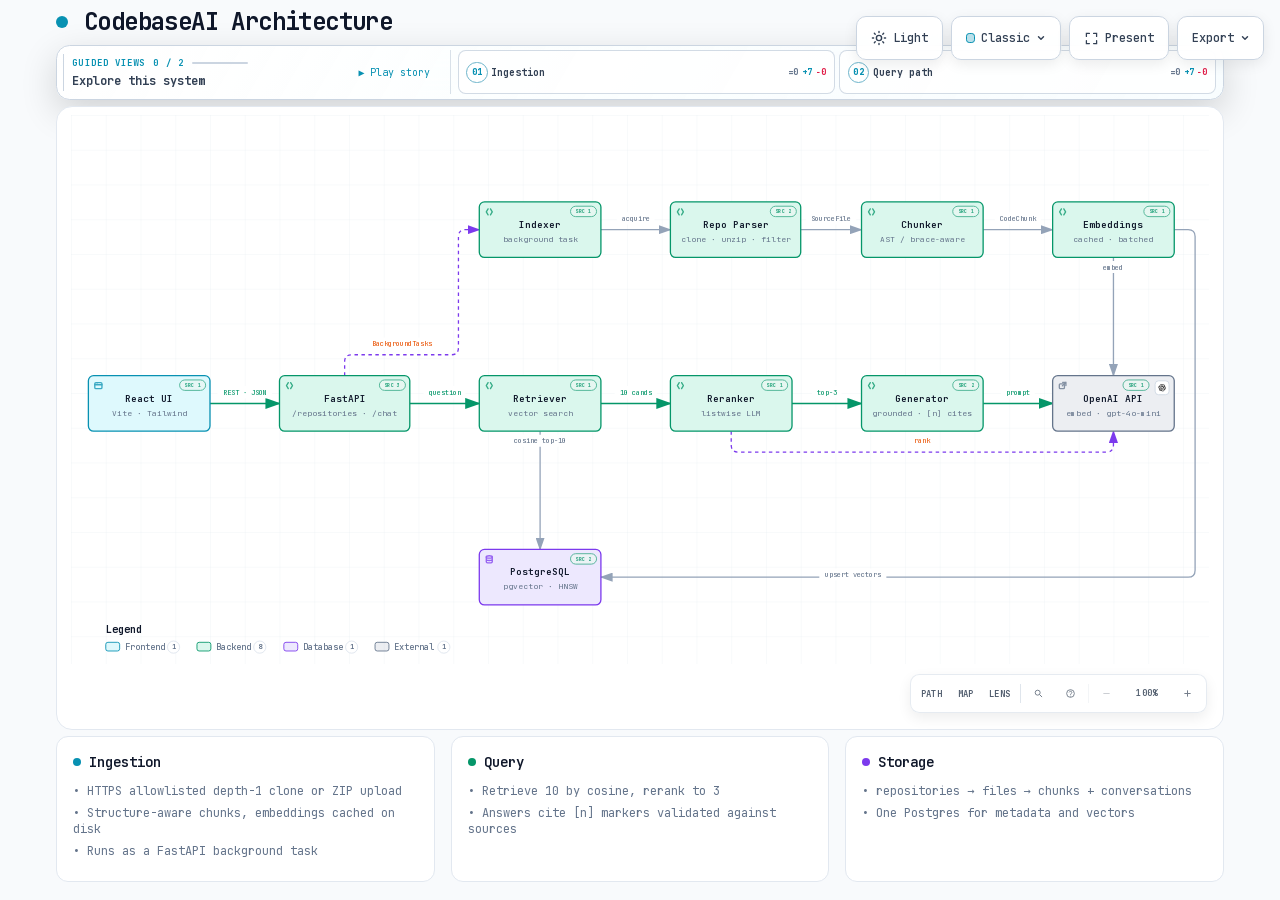
==== docs/architecture.html @ d43da5ba "docs: add architecture diagram and dev launch config docs/architecture.html is an explorable diagram" ====
<!DOCTYPE html>
<html lang="en" data-theme="dark" data-preset="classic">
<head>
  <meta charset="UTF-8">
  <meta name="viewport" content="width=device-width, initial-scale=1.0">
  <meta name="generator" content="archify 2.17.0-dev.1">
  <title>CodebaseAI Architecture Diagram</title>
  <script>
    // Resolve the theme before first paint so light-preference users don't
    // see a dark flash. The toolbar script below re-applies with UI state.
    (function () {
      try {
        var theme = null;
        try {
          var param = new URLSearchParams(window.location.search).get('theme');
          if (param === 'light' || param === 'dark') theme = param;
          if (new URLSearchParams(window.location.search).get('embed') === '1') {
            document.documentElement.setAttribute('data-embed', 'true');
          }
          if (new URLSearchParams(window.location.search).get('present') === '1') {
            document.documentElement.setAttribute('data-present', 'true');
          }
        } catch (_) {}
        if (!theme) {
          try { theme = localStorage.getItem('archify-theme'); } catch (_) {}
        }
        if (theme !== 'light' && theme !== 'dark') {
          theme = window.matchMedia('(prefers-color-scheme: light)').matches ? 'light' : 'dark';
        }
        document.documentElement.setAttribute('data-theme', theme);
      } catch (_) {}
    })();
  </script>
  <style id="archify-fonts">
/*
JetBrains Mono variable WOFF2 subsets from Google Fonts service revision v24.
These fixed bytes are shared by the viewer and its SVG/raster exports.
No local() source: an installed copy must not override the bundled font.
Uncovered characters (including CJK) still use the system fallback stack.
Upstream: https://github.com/JetBrains/JetBrainsMono

cyrillic-ext    1664 bytes  sha256 9343de2ca5d9549f792e7962375af8efb0f320c7643bfd36c884b5a30e5c396f
cyrillic        8892 bytes  sha256 4995a9a43ac659ec32fcd8b463755cd6a07b31a6e6b3894a6a153b661cf490e2
greek           6800 bytes  sha256 49c3da6c9a2b279b0f1f860f5cfb1f5dc38d88a5c7be9c9b1837bbc4e3db6111
vietnamese      5872 bytes  sha256 d44eb1936043a56038eb02dd70b243f379bef65783f94ec12f277550720411f1
latin-ext      11596 bytes  sha256 9c38cb2d0d2d93c1ee6e21fa78db76f13ea7e15e15cc64214c7ca89b6aaa35c4
latin          31340 bytes  sha256 2c32b9b3ee358c119e210f6f5195f9bd34894d78a785ff2e95d60e718e400af4

Copyright 2020 The JetBrains Mono Project Authors (https://github.com/JetBrains/JetBrainsMono)

This Font Software is licensed under the SIL Open Font License, Version 1.1.
This license is copied below, and is also available with a FAQ at:
https://openfontlicense.org


-----------------------------------------------------------
SIL OPEN FONT LICENSE Version 1.1 - 26 February 2007
-----------------------------------------------------------

PREAMBLE
The goals of the Open Font License (OFL) are to stimulate worldwide
development of collaborative font projects, to support the font creation
efforts of academic and linguistic communities, and to provide a free and
open framework in which fonts may be shared and improved in partnership
with others.

The OFL allows the licensed fonts to be used, studied, modified and
redistributed freely as long as they are not sold by themselves. The
fonts, including any derivative works, can be bundled, embedded,
redistributed and/or sold with any software provided that any reserved
names are not used by derivative works. The fonts and derivatives,
however, cannot be released under any other type of license. The
requirement for fonts to remain under this license does not apply
to any document created using the fonts or their derivatives.

DEFINITIONS
"Font Software" refers to the set of files released by the Copyright
Holder(s) under this license and clearly marked as such. This may
include source files, build scripts and documentation.

"Reserved Font Name" refers to any names specified as such after the
copyright statement(s).

"Original Version" refers to the collection of Font Software components as
distributed by the Copyright Holder(s).

"Modified Version" refers to any derivative made by adding to, deleting,
or substituting -- in part or in whole -- any of the components of the
Original Version, by changing formats or by porting the Font Software to a
new environment.

"Author" refers to any designer, engineer, programmer, technical
writer or other person who contributed to the Font Software.

PERMISSION & CONDITIONS
Permission is hereby granted, free of charge, to any person obtaining
a copy of the Font Software, to use, study, copy, merge, embed, modify,
redistribute, and sell modified and unmodified copies of the Font
Software, subject to the following conditions:

1) Neither the Font Software nor any of its individual components,
in Original or Modified Versions, may be sold by itself.

2) Original or Modified Versions of the Font Software may be bundled,
redistributed and/or sold with any software, provided that each copy
contains the above copyright notice and this license. These can be
included either as stand-alone text files, human-readable headers or
in the appropriate machine-readable metadata fields within text or
binary files as long as those fields can be easily viewed by the user.

3) No Modified Version of the Font Software may use the Reserved Font
Name(s) unless explicit written permission is granted by the corresponding
Copyright Holder. This restriction only applies to the primary font name as
presented to the users.

4) The name(s) of the Copyright Holder(s) or the Author(s) of the Font
Software shall not be used to promote, endorse or advertise any
Modified Version, except to acknowledge the contribution(s) of the
Copyright Holder(s) and the Author(s) or with their explicit written
permission.

5) The Font Software, modified or unmodified, in part or in whole,
must be distributed entirely under this license, and must not be
distributed under any other license. The requirement for fonts to
remain under this license does not apply to any document created
using the Font Software.

TERMINATION
This license becomes null and void if any of the above conditions are
not met.

DISCLAIMER
THE FONT SOFTWARE IS PROVIDED "AS IS", WITHOUT WARRANTY OF ANY KIND,
EXPRESS OR IMPLIED, INCLUDING BUT NOT LIMITED TO ANY WARRANTIES OF
MERCHANTABILITY, FITNESS FOR A PARTICULAR PURPOSE AND NONINFRINGEMENT
OF COPYRIGHT, PATENT, TRADEMARK, OR OTHER RIGHT. IN NO EVENT SHALL THE
COPYRIGHT HOLDER BE LIABLE FOR ANY CLAIM, DAMAGES OR OTHER LIABILITY,
INCLUDING ANY GENERAL, SPECIAL, INDIRECT, INCIDENTAL, OR CONSEQUENTIAL
DAMAGES, WHETHER IN AN ACTION OF CONTRACT, TORT OR OTHERWISE, ARISING
FROM, OUT OF THE USE OR INABILITY TO USE THE FONT SOFTWARE OR FROM
OTHER DEALINGS IN THE FONT SOFTWARE.
*/
    /* cyrillic-ext */
    @font-face { font-family: 'JetBrains Mono'; font-style: normal; font-weight: 400 800; font-display: swap;
      src: url([data-uri]) format('woff2');
      unicode-range: U+0460-052F, U+1C80-1C8A, U+20B4, U+2DE0-2DFF, U+A640-A69F, U+FE2E-FE2F; }
    /* cyrillic */
    @font-face { font-family: 'JetBrains Mono'; font-style: normal; font-weight: 400 800; font-display: swap;
      src: url([data-uri]) format('woff2');
      unicode-range: U+0301, U+0400-045F, U+0490-0491, U+04B0-04B1, U+2116; }
    /* greek */
    @font-face { font-family: 'JetBrains Mono'; font-style: normal; font-weight: 400 800; font-display: swap;
      src: url([data-uri]) format('woff2');
      unicode-range: U+0370-0377, U+037A-037F, U+0384-038A, U+038C, U+038E-03A1, U+03A3-03FF; }
    /* vietnamese */
    @font-face { font-family: 'JetBrains Mono'; font-style: normal; font-weight: 400 800; font-display: swap;
      src: url([data-uri]) format('woff2');
      unicode-range: U+0102-0103, U+0110-0111, U+0128-0129, U+0168-0169, U+01A0-01A1, U+01AF-01B0, U+0300-0301, U+0303-0304, U+0308-0309, U+0323, U+0329, U+1EA0-1EF9, U+20AB; }
    /* latin-ext */
    @font-face { font-family: 'JetBrains Mono'; font-style: normal; font-weight: 400 800; font-display: swap;
      src: url([data-uri]) format('woff2');
      unicode-range: U+0100-02BA, U+02BD-02C5, U+02C7-02CC, U+02CE-02D7, U+02DD-02FF, U+0304, U+0308, U+0329, U+1D00-1DBF, U+1E00-1E9F, U+1EF2-1EFF, U+2020, U+20A0-20AB, U+20AD-20C0, U+2113, U+2C60-2C7F, U+A720-A7FF; }
    /* latin */
    @font-face { font-family: 'JetBrains Mono'; font-style: normal; font-weight: 400 800; font-display: swap;
      src: url([data-uri]) format('woff2');
      unicode-range: U+0000-00FF, U+0131, U+0152-0153, U+02BB-02BC, U+02C6, U+02DA, U+02DC, U+0304, U+0308, U+0329, U+2000-206F, U+20AC, U+2122, U+2191, U+2193, U+2212, U+2215, U+FEFF, U+FFFD; }
  </style>
  <style>
    /* ==========================================================
       THEME VARIABLES — switch by toggling [data-theme] on <html>
       ========================================================== */
    :root,
    [data-theme="dark"] {
      --bg: #020617;
      --grid: #1e293b;
      --text: #ffffff;
      --text-muted: #94a3b8;
      --text-dim: #475569;
      /* UI chrome and menu hints need more contrast than SVG .t-dim accents */
      --text-faint: #7d8da1;

      --panel: rgba(15, 23, 42, 0.5);
      --panel-border: #1e293b;
      --lane-fill: rgba(15, 23, 42, 0.22);
      --lane-stroke: #334155;

      --arrow: #64748b;
      --arrow-emphasis: #34d399;

      /* Opaque mask color used behind semi-transparent component fills
         so the arrows drawn underneath are properly hidden. */
      --mask: #0f172a;

      --frontend-fill:    rgba(8, 51, 68, 0.4);
      --frontend-stroke:  #22d3ee;
      --backend-fill:     rgba(6, 78, 59, 0.4);
      --backend-stroke:   #34d399;
      --database-fill:    rgba(76, 29, 149, 0.4);
      --database-stroke:  #a78bfa;
      --cloud-fill:       rgba(120, 53, 15, 0.3);
      --cloud-stroke:     #fbbf24;
      --security-fill:    rgba(136, 19, 55, 0.4);
      --security-stroke:  #fb7185;
      --messagebus-fill:  rgba(251, 146, 60, 0.3);
      --messagebus-stroke:#fb923c;
      --external-fill:    rgba(30, 41, 59, 0.5);
      --external-stroke:  #94a3b8;

      --toolbar-bg:       rgba(15, 23, 42, 0.8);
      --toolbar-border:   #334155;
      --toolbar-text:     #e2e8f0;
      --toolbar-hover:    rgba(15, 23, 42, 0.95);
      --toolbar-menu-bg:  #0f172a;
    }

    [data-theme="light"] {
      --bg: #f8fafc;
      --grid: #e2e8f0;
      --text: #0f172a;
      --text-muted: #64748b;
      --text-dim: #94a3b8;
      --text-faint: #64748b;

      --panel: #ffffff;
      --panel-border: #e2e8f0;
      --lane-fill: rgba(248, 250, 252, 0.65);
      --lane-stroke: #cbd5e1;

      --arrow: #94a3b8;
      --arrow-emphasis: #059669;

      --mask: #ffffff;

      --frontend-fill:    rgba(34, 211, 238, 0.15);
      --frontend-stroke:  #0891b2;
      --backend-fill:     rgba(52, 211, 153, 0.18);
      --backend-stroke:   #059669;
      --database-fill:    rgba(167, 139, 250, 0.2);
      --database-stroke:  #7c3aed;
      --cloud-fill:       rgba(251, 191, 36, 0.18);
      --cloud-stroke:     #d97706;
      --security-fill:    rgba(251, 113, 133, 0.15);
      --security-stroke:  #e11d48;
      --messagebus-fill:  rgba(251, 146, 60, 0.15);
      --messagebus-stroke:#ea580c;
      --external-fill:    rgba(148, 163, 184, 0.18);
      --external-stroke:  #64748b;

      --toolbar-bg:       rgba(255, 255, 255, 0.92);
      --toolbar-border:   #cbd5e1;
      --toolbar-text:     #334155;
      --toolbar-hover:    #ffffff;
      --toolbar-menu-bg:  #ffffff;
    }

    /* ==========================================================
       SIGNAL FLOW — an opt-in, motion-forward visual preset.
       The variables also target a standalone exported SVG, whose
       root carries data-preset and data-theme directly.
       ========================================================== */
    [data-preset="signal-flow"][data-theme="dark"] {
      --bg: #030711;
      --grid: #15233a;
      --panel: rgba(6, 14, 28, 0.78);
      --panel-border: #1d3350;
      --lane-fill: rgba(9, 22, 40, 0.5);
      --lane-stroke: #2c4564;
      --text: #f5fbff;
      --text-muted: #9eb0c7;
      --text-dim: #52667f;
      --text-faint: #7890ad;
      --mask: #07101e;
      --frontend-fill: rgba(6, 182, 212, 0.14);
      --frontend-stroke: #67e8f9;
      --backend-fill: rgba(16, 185, 129, 0.14);
      --backend-stroke: #5eead4;
      --database-fill: rgba(139, 92, 246, 0.16);
      --database-stroke: #c4b5fd;
      --cloud-fill: rgba(245, 158, 11, 0.13);
      --cloud-stroke: #fcd34d;
      --security-fill: rgba(244, 63, 94, 0.13);
      --security-stroke: #fda4af;
      --messagebus-fill: rgba(249, 115, 22, 0.13);
      --messagebus-stroke: #fdba74;
      --external-fill: rgba(71, 85, 105, 0.24);
      --external-stroke: #a5b4c7;
      --arrow: #7890ad;
      --arrow-emphasis: #2dd4bf;
      --toolbar-bg: rgba(7, 16, 30, 0.86);
      --toolbar-border: #29415f;
      --toolbar-menu-bg: #07101e;
    }

    [data-preset="signal-flow"][data-theme="light"] {
      --bg: #f4f9fc;
      --grid: #d4e5ee;
      --panel: rgba(255, 255, 255, 0.82);
      --panel-border: #bfd5e2;
      --lane-fill: rgba(232, 243, 248, 0.62);
      --lane-stroke: #a9c5d5;
      --text: #102638;
      --text-muted: #587287;
      --text-dim: #8aa2b4;
      --text-faint: #668397;
      --mask: #ffffff;
      --frontend-fill: rgba(6, 182, 212, 0.09);
      --frontend-stroke: #0789a1;
      --backend-fill: rgba(5, 150, 105, 0.09);
      --backend-stroke: #087f69;
      --database-fill: rgba(124, 58, 237, 0.09);
      --database-stroke: #7254c7;
      --cloud-fill: rgba(217, 119, 6, 0.08);
      --cloud-stroke: #b9670b;
      --security-fill: rgba(225, 29, 72, 0.08);
      --security-stroke: #c53a59;
      --messagebus-fill: rgba(234, 88, 12, 0.08);
      --messagebus-stroke: #c65f27;
      --external-fill: rgba(100, 116, 139, 0.1);
      --external-stroke: #607a8c;
      --arrow: #7b97aa;
      --arrow-emphasis: #0d9488;
    }

    /* ==========================================================
       BLUEPRINT — a review-first drafting preset for deployment,
       infrastructure, and technical design documentation. It keeps
       the same semantic palette and geometry while trading glow for
       precise grid contrast, squared materials, and drafting marks.
       ========================================================== */
    [data-preset="blueprint"][data-theme="dark"] {
      --bg: #06131f;
      --grid: #17425a;
      --panel: rgba(7, 27, 43, 0.9);
      --panel-border: #27627f;
      --lane-fill: rgba(10, 43, 66, 0.36);
      --lane-stroke: #34799a;
      --text: #e3f6ff;
      --text-muted: #91b8ca;
      --text-dim: #557e92;
      --text-faint: #739caf;
      --mask: #0a2031;
      --frontend-fill: rgba(26, 157, 193, 0.14);
      --frontend-stroke: #66d9ef;
      --backend-fill: rgba(31, 155, 124, 0.13);
      --backend-stroke: #69dfbd;
      --database-fill: rgba(120, 105, 196, 0.14);
      --database-stroke: #b4a8ff;
      --cloud-fill: rgba(197, 145, 43, 0.13);
      --cloud-stroke: #ffd166;
      --security-fill: rgba(199, 76, 104, 0.13);
      --security-stroke: #ff8da1;
      --messagebus-fill: rgba(207, 112, 49, 0.13);
      --messagebus-stroke: #ffad66;
      --external-fill: rgba(84, 119, 139, 0.18);
      --external-stroke: #a7cad9;
      --arrow: #78a3b7;
      --arrow-emphasis: #64dfc1;
      --toolbar-bg: rgba(7, 28, 45, 0.92);
      --toolbar-border: #34799a;
      --toolbar-text: #d8f3ff;
      --toolbar-hover: rgba(18, 58, 83, 0.95);
      --toolbar-menu-bg: #0a2031;
    }

    [data-preset="blueprint"][data-theme="light"] {
      --bg: #edf7fa;
      --grid: #b5d5e1;
      --panel: rgba(249, 253, 255, 0.94);
      --panel-border: #78aabd;
      --lane-fill: rgba(210, 232, 240, 0.42);
      --lane-stroke: #83b2c4;
      --text: #123344;
      --text-muted: #4e7486;
      --text-dim: #86a6b4;
      --text-faint: #668c9d;
      --mask: #f9fdff;
      --frontend-fill: rgba(8, 145, 178, 0.08);
      --frontend-stroke: #087f9c;
      --backend-fill: rgba(5, 128, 101, 0.08);
      --backend-stroke: #08755f;
      --database-fill: rgba(100, 75, 180, 0.08);
      --database-stroke: #6757a8;
      --cloud-fill: rgba(181, 120, 15, 0.08);
      --cloud-stroke: #a86609;
      --security-fill: rgba(190, 48, 80, 0.07);
      --security-stroke: #b32f50;
      --messagebus-fill: rgba(196, 81, 22, 0.07);
      --messagebus-stroke: #b65120;
      --external-fill: rgba(79, 112, 128, 0.08);
      --external-stroke: #506f7e;
      --arrow: #6d93a5;
      --arrow-emphasis: #087f69;
      --toolbar-bg: rgba(247, 252, 254, 0.94);
      --toolbar-border: #8ab5c5;
      --toolbar-text: #294f61;
      --toolbar-hover: #ffffff;
      --toolbar-menu-bg: #f9fdff;
    }

    /* ==========================================================
       EDITORIAL — a warm, publication-minded preset for design
       reviews, launch notes, and documentation. The diagram keeps
       the same semantic palette and exact geometry, but trades
       software chrome for paper, ink, ruled structure, and one
       restrained vermilion accent.
       ========================================================== */
    [data-preset="editorial"][data-theme="dark"] {
      --bg: #181611;
      --grid: #39342a;
      --panel: rgba(35, 31, 24, 0.96);
      --panel-border: #625a4a;
      --lane-fill: rgba(52, 46, 35, 0.46);
      --lane-stroke: #726957;
      --text: #f4eddf;
      --text-muted: #b9ae9b;
      --text-dim: #776e60;
      --text-faint: #9d917e;
      --mask: #231f18;
      --frontend-fill: rgba(43, 133, 142, 0.16);
      --frontend-stroke: #7fc6c7;
      --backend-fill: rgba(63, 132, 92, 0.16);
      --backend-stroke: #8fc29e;
      --database-fill: rgba(117, 91, 141, 0.17);
      --database-stroke: #c0a4d0;
      --cloud-fill: rgba(170, 119, 49, 0.16);
      --cloud-stroke: #d8ad68;
      --security-fill: rgba(157, 69, 65, 0.17);
      --security-stroke: #df9085;
      --messagebus-fill: rgba(174, 79, 42, 0.16);
      --messagebus-stroke: #df946f;
      --external-fill: rgba(126, 115, 96, 0.18);
      --external-stroke: #b8ad99;
      --arrow: #948978;
      --arrow-emphasis: #dd6b3d;
      --toolbar-bg: rgba(35, 31, 24, 0.92);
      --toolbar-border: #625a4a;
      --toolbar-text: #eee5d5;
      --toolbar-hover: #302a20;
      --toolbar-menu-bg: #231f18;
    }

    [data-preset="editorial"][data-theme="light"] {
      --bg: #f2eee5;
      --grid: #d8d0c2;
      --panel: rgba(251, 248, 241, 0.97);
      --panel-border: #c4b9a6;
      --lane-fill: rgba(229, 221, 207, 0.42);
      --lane-stroke: #b8aa94;
      --text: #242018;
      --text-muted: #6f6658;
      --text-dim: #a09788;
      --text-faint: #817767;
      --mask: #fbf8f1;
      --frontend-fill: rgba(31, 117, 126, 0.09);
      --frontend-stroke: #287e84;
      --backend-fill: rgba(42, 119, 75, 0.09);
      --backend-stroke: #397b53;
      --database-fill: rgba(105, 75, 130, 0.09);
      --database-stroke: #765d86;
      --cloud-fill: rgba(157, 103, 31, 0.1);
      --cloud-stroke: #9a671f;
      --security-fill: rgba(153, 58, 52, 0.09);
      --security-stroke: #9e463f;
      --messagebus-fill: rgba(182, 70, 27, 0.09);
      --messagebus-stroke: #ad4b25;
      --external-fill: rgba(101, 91, 75, 0.09);
      --external-stroke: #746b5e;
      --arrow: #8a806f;
      --arrow-emphasis: #bb4c23;
      --toolbar-bg: rgba(251, 248, 241, 0.94);
      --toolbar-border: #c4b9a6;
      --toolbar-text: #40392f;
      --toolbar-hover: #fffdf8;
      --toolbar-menu-bg: #fbf8f1;
    }

    * { margin: 0; padding: 0; box-sizing: border-box; }

    body {
      font-family: 'JetBrains Mono', ui-monospace, SFMono-Regular, Menlo, Consolas, 'DejaVu Sans Mono', 'Liberation Mono', 'Noto Sans Mono CJK SC', 'PingFang SC', 'Hiragino Sans GB', 'Microsoft YaHei', monospace;
      background: var(--bg);
      min-height: 100vh;
      padding: 2rem;
      color: var(--text);
      transition: background 0.2s ease, color 0.2s ease;
    }

    html[data-preset="signal-flow"] body {
      background-image:
        radial-gradient(circle at 18% -8%, rgba(34, 211, 238, 0.14), transparent 34rem),
        radial-gradient(circle at 92% 18%, rgba(139, 92, 246, 0.12), transparent 30rem);
      background-attachment: fixed;
    }
    html[data-preset="signal-flow"][data-theme="light"] body {
      background-image:
        radial-gradient(circle at 18% -8%, rgba(6, 182, 212, 0.12), transparent 34rem),
        radial-gradient(circle at 92% 18%, rgba(139, 92, 246, 0.08), transparent 30rem);
    }
    html[data-preset="blueprint"] body {
      background-image:
        linear-gradient(var(--grid) 1px, transparent 1px),
        linear-gradient(90deg, var(--grid) 1px, transparent 1px);
      background-size: 32px 32px;
      background-position: -1px -1px;
      background-attachment: fixed;
    }
    html[data-preset="editorial"] body {
      background-image:
        linear-gradient(90deg, transparent 0, transparent 5.4rem, color-mix(in srgb, var(--security-stroke) 18%, transparent) 5.4rem, color-mix(in srgb, var(--security-stroke) 18%, transparent) calc(5.4rem + 1px), transparent calc(5.4rem + 1px)),
        repeating-linear-gradient(0deg, transparent 0, transparent 31px, color-mix(in srgb, var(--grid) 36%, transparent) 31px, color-mix(in srgb, var(--grid) 36%, transparent) 32px);
      background-attachment: fixed;
    }

    /* Gallery/embed mode keeps the generated artifact as the source of truth
       while presenting only its diagram surface inside a proof card. */
    html[data-embed="true"] body {
      min-height: 0;
      padding: 0;
      overflow: hidden;
      background: var(--bg);
      background-image: none;
    }
    html[data-embed="true"] .toolbar,
    html[data-embed="true"] .header,
    html[data-embed="true"] .cards,
    html[data-embed="true"] .diagram-nav,
    html[data-embed="true"] .overview-map,
    html[data-embed="true"] .focus-chip,
    html[data-embed="true"] .route-probe,
    html[data-embed="true"] .semantic-lens,
    html[data-embed="true"] .diagram-guide,
    html[data-embed="true"] .node-finder,
    html[data-embed="true"] .guided-views { display: none !important; }
    html[data-embed="true"] .container { max-width: none; }
    html[data-embed="true"] .diagram-container {
      padding: 0.5rem;
      border: 0;
      border-radius: 0;
      box-shadow: none;
    }
    html[data-embed="true"] .diagram-container svg { min-width: 0; }

    /* Share Chapter Cue lives in the HTML viewer layer, not inside the SVG.
       It gives one-shot embeds a title, authored note, truthful stop order,
       and lifecycle state while canonical diagram geometry stays untouched. */
    .share-chapter-cue { display: none; }
    html[data-embed="true"][data-share-playback="true"] .share-chapter-cue:not([hidden]),
    html[data-embed="true"][data-share-moment="true"] .share-chapter-cue:not([hidden]) {
      position: absolute;
      z-index: 18;
      top: 0.85rem;
      left: 50%;
      display: grid;
      grid-template-columns: auto minmax(9rem, 13.5rem) minmax(0, 1fr);
      align-items: center;
      gap: 0.45rem 0.85rem;
      width: min(52rem, calc(100% - 1.5rem));
      min-height: 3.35rem;
      padding: 0.55rem 0.75rem 0.65rem;
      overflow: hidden;
      border: 1px solid color-mix(in srgb, var(--frontend-stroke) 42%, var(--toolbar-border));
      border-radius: 0.75rem;
      background:
        linear-gradient(115deg, color-mix(in srgb, var(--frontend-fill) 52%, transparent), transparent 45%),
        color-mix(in srgb, var(--toolbar-menu-bg) 92%, transparent);
      color: var(--toolbar-text);
      box-shadow: 0 14px 42px rgba(0, 0, 0, 0.3), inset 0 1px 0 rgba(255, 255, 255, 0.045);
      backdrop-filter: blur(16px);
      pointer-events: none;
      animation: archify-share-cue-enter 280ms cubic-bezier(0.22, 1, 0.36, 1) both;
    }
    html[data-preset="blueprint"] .share-chapter-cue {
      border-radius: 0.2rem;
      background:
        linear-gradient(90deg, color-mix(in srgb, var(--frontend-fill) 46%, transparent), transparent 36%),
        var(--toolbar-menu-bg);
      box-shadow: 0 10px 28px rgba(0, 0, 0, 0.2);
      backdrop-filter: none;
    }
    html[data-preset="editorial"] .share-chapter-cue {
      border-color: var(--panel-border);
      background:
        linear-gradient(90deg, color-mix(in srgb, var(--security-fill) 58%, transparent), transparent 42%),
        var(--toolbar-menu-bg);
      box-shadow: 0 10px 30px color-mix(in srgb, #000 18%, transparent);
      backdrop-filter: none;
    }
    html[data-preset="editorial"] .share-chapter-state { color: var(--arrow-emphasis); }
    html[data-preset="editorial"] .share-chapter-state::before {
      border-radius: 0;
      box-shadow: none;
      transform: rotate(45deg) scale(0.8);
    }
    .share-chapter-index {
      display: grid;
      gap: 0.12rem;
      min-width: 5rem;
      padding-right: 0.75rem;
      border-right: 1px solid var(--toolbar-border);
    }
    .share-chapter-state {
      display: inline-flex;
      align-items: center;
      gap: 0.36rem;
      color: var(--frontend-stroke);
      font-size: 0.5rem;
      font-weight: 800;
      letter-spacing: 0.14em;
      text-transform: uppercase;
    }
    .share-chapter-state::before {
      width: 0.38rem;
      height: 0.38rem;
      border-radius: 50%;
      background: currentColor;
      box-shadow: 0 0 10px currentColor;
      content: '';
    }
    .share-chapter-cue[data-state="playing"] .share-chapter-state::before {
      animation: archify-share-cue-pulse 1.15s ease-in-out infinite;
    }
    .share-chapter-count {
      color: var(--text-faint);
      font-size: 0.5rem;
      font-weight: 700;
      letter-spacing: 0.08em;
      text-transform: uppercase;
    }
    .share-chapter-copy { min-width: 0; }
    .share-chapter-copy strong,
    .share-chapter-copy small,
    .share-chapter-route {
      display: block;
      overflow: hidden;
      text-overflow: ellipsis;
      white-space: nowrap;
    }
    .share-chapter-copy strong {
      color: var(--toolbar-text);
      font-size: 0.6875rem;
      line-height: 1.35;
    }
    .share-chapter-copy small {
      margin-top: 0.08rem;
      color: var(--text-muted);
      font-size: 0.5rem;
      line-height: 1.35;
    }
    .share-chapter-route {
      color: color-mix(in srgb, var(--frontend-stroke) 76%, var(--text-muted));
      font-size: 0.5625rem;
      font-weight: 650;
      letter-spacing: 0.015em;
      text-align: right;
    }
    .share-chapter-progress {
      position: absolute;
      right: 0;
      bottom: 0;
      left: 0;
      height: 2px;
      overflow: hidden;
      background: color-mix(in srgb, var(--toolbar-border) 72%, transparent);
    }
    .share-chapter-progress span {
      display: block;
      width: 100%;
      height: 100%;
      background: linear-gradient(90deg, var(--frontend-stroke), var(--database-stroke));
      box-shadow: 0 0 12px var(--frontend-stroke);
      transform: scaleX(0);
      transform-origin: left center;
    }

    /* Presentation Stage is a viewer-only layer: it gives the live diagram
       the viewport while keeping guided views, theme, focus, and exports real.
       Embed mode wins when both query parameters are present. */
    html[data-present="true"]:not([data-embed="true"]) body {
      height: 100dvh;
      min-height: 0;
      padding: 1rem;
      overflow: hidden;
    }
    html[data-present="true"]:not([data-embed="true"]) .container {
      display: flex;
      flex-direction: column;
      gap: 0.75rem;
      width: 100%;
      max-width: none;
      height: calc(100dvh - 2rem);
    }
    html[data-present="true"]:not([data-embed="true"]) .header {
      flex: none;
      min-width: 0;
      margin: 0;
      padding-right: 23rem;
    }
    html[data-present="true"]:not([data-embed="true"]) .header-row { margin-bottom: 0.25rem; }
    html[data-present="true"]:not([data-embed="true"]) .subtitle {
      overflow: hidden;
      text-overflow: ellipsis;
      white-space: nowrap;
    }
    html[data-present="true"]:not([data-embed="true"]) .guided-views {
      flex: none;
      margin-bottom: 0;
    }
    html[data-present="true"]:not([data-embed="true"]) .diagram-container {
      display: flex;
      flex: 1 1 auto;
      align-items: center;
      justify-content: center;
      min-height: 0;
      padding: 0.75rem;
      padding-bottom: calc(0.75rem + var(--archify-nav-reserve));
    }
    html[data-present="true"]:not([data-embed="true"]) .diagram-container > svg {
      flex: 1 1 auto;
      height: 100%;
      min-height: 0;
      width: 100%;
      min-width: 0;
    }
    html[data-present="true"]:not([data-embed="true"]) .cards { display: none; }
    html[data-present="true"]:not([data-embed="true"]) #btn-present {
      border-color: var(--frontend-stroke);
      color: var(--frontend-stroke);
    }

    /* The reader owns only the outer scale. Wide diagrams keep one authored
       SVG/viewBox while the runtime chooses a desktop width from the actual
       vertical budget. This avoids device-specific files and breakpoint
       jumps between a laptop and a tall monitor. */
    .container {
      width: 100%;
      max-width: var(--archify-reader-width, 1440px);
      margin: 0 auto;
    }
    @media (min-width: 768px) and (max-height: 920px) {
      .header { margin-bottom: 1rem; }
      .diagram-container { padding: 1rem; }
      .cards { margin-top: 1rem; }
      .card { padding: 1rem; }
    }

    .header { margin-bottom: 1.5rem; padding-right: 29.5rem; }

    html[data-preset="signal-flow"] .header,
    html[data-preset="blueprint"] .header,
    html[data-preset="editorial"] .header { padding-right: 29.5rem; }

    .header-row {
      display: flex;
      align-items: center;
      gap: 1rem;
      margin-bottom: 0.5rem;
    }

    .pulse-dot {
      width: 12px;
      height: 12px;
      background: var(--frontend-stroke);
      border-radius: 50%;
      animation: none;
    }

    html[data-motion-capable="true"] .pulse-dot { animation: pulse 2s infinite; }

    @keyframes pulse {
      0%, 100% { opacity: 1; }
      50% { opacity: 0.5; }
    }

    h1 {
      font-size: 1.5rem;
      font-weight: 700;
      letter-spacing: -0.025em;
    }

    .subtitle {
      color: var(--text-muted);
      font-size: 0.875rem;
      margin-left: 1.75rem;
    }

    html[data-preset="signal-flow"] .header-row::after {
      content: attr(data-preset-badge-signal-flow);
      margin-left: auto;
      color: var(--frontend-stroke);
      border: 1px solid var(--frontend-stroke);
      border-radius: 999px;
      padding: 0.28rem 0.6rem;
      font-size: 0.625rem;
      letter-spacing: 0.12em;
      opacity: 0.82;
      box-shadow: 0 0 20px rgba(34, 211, 238, 0.12);
      white-space: nowrap;
    }

    html[data-preset="blueprint"] .pulse-dot {
      width: 10px;
      height: 10px;
      border: 1px solid var(--frontend-stroke);
      border-radius: 1px;
      background: transparent;
      box-shadow: inset 0 0 0 2px var(--bg);
      transform: rotate(45deg);
      animation: none;
    }
    html[data-preset="blueprint"] .header-row::after {
      content: attr(data-preset-badge-blueprint);
      margin-left: auto;
      padding: 0.28rem 0.55rem;
      border-top: 1px solid var(--frontend-stroke);
      border-bottom: 1px solid var(--frontend-stroke);
      color: var(--frontend-stroke);
      font-size: 0.5625rem;
      font-weight: 700;
      letter-spacing: 0.14em;
      white-space: nowrap;
    }

    html[data-preset="editorial"] h1,
    html[data-preset="editorial"] .card h3 {
      font-family: Georgia, 'Times New Roman', 'Songti SC', STSong, serif;
      letter-spacing: -0.02em;
    }
    html[data-preset="editorial"] h1 { font-size: 1.72rem; font-weight: 600; }
    html[data-preset="editorial"] .pulse-dot {
      width: 9px;
      height: 9px;
      border: 1px solid var(--arrow-emphasis);
      border-radius: 0;
      background: var(--arrow-emphasis);
      box-shadow: 0 0 0 3px color-mix(in srgb, var(--arrow-emphasis) 14%, transparent);
      transform: rotate(45deg);
      animation: none;
    }
    html[data-preset="editorial"] .header-row::after {
      content: attr(data-preset-badge-editorial);
      margin-left: auto;
      padding: 0.32rem 0 0.24rem;
      border-bottom: 2px solid var(--arrow-emphasis);
      color: var(--arrow-emphasis);
      font-family: Georgia, 'Times New Roman', serif;
      font-size: 0.625rem;
      font-style: italic;
      font-weight: 600;
      letter-spacing: 0.08em;
      white-space: nowrap;
    }

    .diagram-container {
      --archify-nav-reserve: 0px;
      background: var(--panel);
      border-radius: 1rem;
      border: 1px solid var(--panel-border);
      padding: 1.5rem;
      padding-bottom: calc(1.5rem + var(--archify-nav-reserve));
      overflow: hidden;
      position: relative;
    }

    html[data-preset="signal-flow"] .diagram-container {
      position: relative;
      overflow: hidden;
      background: linear-gradient(180deg, rgba(8, 20, 38, 0.82), rgba(3, 8, 18, 0.94));
      box-shadow: inset 0 1px 0 rgba(255, 255, 255, 0.04), 0 28px 80px rgba(0, 0, 0, 0.34);
    }
    html[data-preset="signal-flow"][data-theme="light"] .diagram-container {
      background: linear-gradient(180deg, rgba(255, 255, 255, 0.9), rgba(237, 246, 250, 0.94));
      box-shadow: inset 0 1px 0 rgba(255, 255, 255, 0.72), 0 24px 60px rgba(45, 78, 99, 0.12);
    }
    html[data-preset="blueprint"] .diagram-container {
      border-color: var(--panel-border);
      border-radius: 0.35rem;
      background: var(--panel);
      box-shadow:
        inset 0 0 0 1px color-mix(in srgb, var(--panel-border) 34%, transparent),
        0 18px 48px rgba(0, 0, 0, 0.16);
    }
    html[data-preset="blueprint"] .diagram-container::after {
      content: "";
      position: absolute;
      z-index: 10;
      inset: 0.7rem;
      pointer-events: none;
      background:
        linear-gradient(var(--frontend-stroke), var(--frontend-stroke)) left top / 1.35rem 1px no-repeat,
        linear-gradient(var(--frontend-stroke), var(--frontend-stroke)) left top / 1px 1.35rem no-repeat,
        linear-gradient(var(--frontend-stroke), var(--frontend-stroke)) right top / 1.35rem 1px no-repeat,
        linear-gradient(var(--frontend-stroke), var(--frontend-stroke)) right top / 1px 1.35rem no-repeat,
        linear-gradient(var(--frontend-stroke), var(--frontend-stroke)) left bottom / 1.35rem 1px no-repeat,
        linear-gradient(var(--frontend-stroke), var(--frontend-stroke)) left bottom / 1px 1.35rem no-repeat,
        linear-gradient(var(--frontend-stroke), var(--frontend-stroke)) right bottom / 1.35rem 1px no-repeat,
        linear-gradient(var(--frontend-stroke), var(--frontend-stroke)) right bottom / 1px 1.35rem no-repeat;
      opacity: 0.58;
    }
    html[data-preset="editorial"] .diagram-container {
      overflow: hidden;
      border-color: var(--panel-border);
      border-radius: 0.38rem;
      background:
        linear-gradient(90deg, color-mix(in srgb, var(--security-fill) 58%, transparent), transparent 12%),
        var(--panel);
      box-shadow:
        0 1px 0 color-mix(in srgb, var(--text) 6%, transparent),
        0 18px 48px color-mix(in srgb, #000 19%, transparent);
    }
    html[data-preset="editorial"] .diagram-container::after {
      position: absolute;
      z-index: 10;
      top: 0.72rem;
      right: 1.25rem;
      padding: 0.2rem 0.52rem;
      border: 1px solid var(--panel-border);
      background: var(--panel);
      color: var(--arrow-emphasis);
      content: attr(data-preset-badge-editorial-plate);
      font-family: Georgia, 'Times New Roman', serif;
      font-size: 0.52rem;
      font-style: italic;
      font-weight: 600;
      letter-spacing: 0.09em;
      pointer-events: none;
    }
    html[data-embed="true"][data-preset="editorial"] .diagram-container::after { display: none; }
    html[data-motion-capable="true"][data-preset="signal-flow"][data-ambient-motion="running"] .diagram-container::before {
      content: "";
      position: absolute;
      inset: 0;
      pointer-events: none;
      background: linear-gradient(115deg, transparent 28%, rgba(103, 232, 249, 0.035) 48%, transparent 68%);
      transform: translateX(-70%);
      animation: archify-signal-scan 4.8s ease-in-out 1 both;
    }

    /* Motion Governor gives the reader a real static state and gives the
       strongest semantic action the only motion budget. Atmosphere resets to
       its authored base instead of freezing mid-cycle. Static artifacts never
       start a decorative pulse or scan. */
    html:not([data-motion-capable="true"]) svg[data-animation="trace"] [data-animate] {
      animation: none !important;
    }
    html[data-motion="still"] .pulse-dot,
    html[data-motion="still"] .diagram-container::before,
    html[data-motion="still"] svg[data-animation="trace"] [data-animate],
    html[data-motion-owner] .pulse-dot,
    html[data-motion-owner] .diagram-container::before,
    html[data-motion-owner] svg[data-animation="trace"] [data-animate],
    html[data-embed="true"] .pulse-dot,
    html[data-embed="true"] .diagram-container::before,
    html[data-share-playback="true"] .pulse-dot,
    html[data-share-playback="true"] .diagram-container::before,
    html[data-document-hidden="true"] .pulse-dot,
    html[data-document-hidden="true"] .diagram-container::before,
    html[data-document-hidden="true"] svg[data-animation="trace"] [data-animate] {
      animation: none !important;
    }
    html[data-motion="still"] .diagram-container::before,
    html[data-motion-owner] .diagram-container::before,
    html[data-embed="true"] .diagram-container::before,
    html[data-share-playback="true"] .diagram-container::before {
      opacity: 0;
    }
    html[data-motion="still"] .guided-view-progress span,
    html[data-motion="still"] .guided-story-caption,
    html[data-motion="still"] .story-trail-flow,
    html[data-motion="still"] .intent-trace-flow,
    html[data-motion="still"] .route-probe-flow,
    html[data-motion="still"] .route-journey-flow,
    html[data-motion="still"] .semantic-lens-flow,
    html[data-motion="still"] .diagram-guide,
    html[data-motion="still"] [data-story-step],
    html[data-motion="still"] .overview-map-live,
    html[data-motion="still"] .guided-view-stop,
    html[data-motion="still"] .share-chapter-cue,
    html[data-motion="still"] .share-chapter-state::before,
    html[data-motion="still"] .share-chapter-progress span,
    html[data-document-hidden="true"] .guided-view-progress span,
    html[data-document-hidden="true"] .story-trail-flow,
    html[data-document-hidden="true"] .intent-trace-flow,
    html[data-document-hidden="true"] .route-probe-flow,
    html[data-document-hidden="true"] .route-journey-flow,
    html[data-document-hidden="true"] .semantic-lens-flow,
    html[data-document-hidden="true"] .diagram-guide,
    html[data-document-hidden="true"] [data-story-step],
    html[data-document-hidden="true"] .overview-map-live,
    html[data-document-hidden="true"] .guided-view-stop,
    html[data-document-hidden="true"] .share-chapter-cue,
    html[data-document-hidden="true"] .share-chapter-state::before,
    html[data-document-hidden="true"] .share-chapter-progress span {
      animation: none !important;
    }
    html[data-motion="still"] .guided-view-progress span {
      transform: scaleX(1) !important;
    }
    html[data-motion="still"] svg[data-story-playing="true"] .story-trail-flow {
      stroke-dasharray: none;
      stroke-dashoffset: 0;
      opacity: 0.55;
    }
    html[data-motion="still"] .intent-trace-flow,
    html[data-motion="still"] .route-probe-flow {
      stroke-dasharray: none;
      stroke-dashoffset: 0;
      opacity: 0.72;
    }
    html[data-motion="still"] .route-journey-overlay,
    html[data-document-hidden="true"] .route-journey-overlay { display: none !important; }
    html[data-motion="still"] .relationship-pulse-overlay,
    html[data-motion="still"] .story-carrier-overlay,
    html[data-document-hidden="true"] .story-carrier-overlay { display: none !important; }
    html[data-motion="still"] .chapter-handoff-overlay { display: none !important; }
    html[data-motion="still"] .chapter-handoff-anchor { animation: none !important; }
    html[data-motion="still"] .guided-view-chapter,
    html[data-motion="still"] svg [data-node-id],
    html[data-motion="still"] svg [data-edge-from],
    html[data-motion="still"] svg [data-detail],
    html[data-motion="still"] svg [data-detail-anchor],
    html[data-motion="still"] svg [data-legend-hit],
    html[data-motion="still"] svg {
      transition: none !important;
    }

    svg {
      width: 100%;
      min-width: min(900px, 100%);
      display: block;
      transform-origin: 0 0;
      transition: transform 0.18s ease;
    }

    .diagram-container.is-camera-moving svg {
      transition: transform 0.42s cubic-bezier(0.22, 1, 0.36, 1);
    }
    .diagram-container.is-camera-transaction svg { transition: none; }
    .diagram-container.is-pannable { cursor: grab; }
    .diagram-container.is-panning { cursor: grabbing; user-select: none; }
    .diagram-container.is-panning svg { transition: none; }

    .diagram-nav {
      position: absolute;
      right: 1rem;
      bottom: 1rem;
      z-index: 12;
      display: inline-flex;
      align-items: center;
      max-width: calc(100% - 2rem);
      padding: 0.15rem;
      gap: 0;
      overflow-x: auto;
      border: 1px solid color-mix(in srgb, var(--toolbar-border) 48%, transparent);
      border-radius: 0.58rem;
      background: color-mix(in srgb, var(--toolbar-bg) 82%, transparent);
      box-shadow: 0 5px 14px rgba(0, 0, 0, 0.07);
      backdrop-filter: blur(10px);
      scrollbar-width: none;
    }
    .diagram-nav::-webkit-scrollbar { display: none; }
    .diagram-nav button,
    .focus-chip button,
    .guided-views button {
      border: 0;
      background: transparent;
      color: var(--toolbar-text);
      font: inherit;
      cursor: pointer;
    }
    .diagram-nav button {
      min-width: 2rem;
      height: 2rem;
      padding: 0 0.35rem;
      border-radius: 0.35rem;
      color: color-mix(in srgb, var(--toolbar-text) 68%, transparent);
      font-size: 0.56rem;
      font-weight: 600;
      letter-spacing: 0.02em;
      transition: background 0.15s, color 0.15s;
    }
    .diagram-nav button:hover,
    .diagram-nav button:focus-visible,
    .focus-chip button:hover,
    .focus-chip button:focus-visible,
    .guided-views button:hover,
    .guided-views button:focus-visible { background: var(--toolbar-hover); }
    .diagram-nav button:focus-visible,
    .focus-chip button:focus-visible,
    .guided-views button:focus-visible {
      outline: 2px solid var(--frontend-stroke);
      outline-offset: 1px;
    }
    .diagram-nav button:disabled { opacity: 0.38; cursor: default; }
    .diagram-nav button:disabled:hover { background: transparent; }
    .diagram-nav #btn-route-probe,
    .diagram-nav #btn-overview-map,
    .diagram-nav #btn-semantic-lens {
      min-width: auto;
      padding-inline: 0.5rem;
      color: color-mix(in srgb, var(--toolbar-text) 86%, transparent);
      font-weight: 650;
    }
    .diagram-nav #btn-node-finder,
    .diagram-nav [data-view="out"] {
      position: relative;
      margin-left: 0.25rem;
    }
    .diagram-nav #btn-node-finder::before,
    .diagram-nav [data-view="out"]::before {
      position: absolute;
      top: 0.4rem;
      bottom: 0.4rem;
      left: -0.13rem;
      width: 1px;
      background: color-mix(in srgb, var(--toolbar-border) 62%, transparent);
      content: "";
      pointer-events: none;
    }
    .diagram-nav-icon {
      display: block;
      width: 0.72rem;
      height: 0.72rem;
      margin: auto;
      background: currentColor;
      -webkit-mask-position: center;
      -webkit-mask-repeat: no-repeat;
      -webkit-mask-size: contain;
      mask-position: center;
      mask-repeat: no-repeat;
      mask-size: contain;
    }
    .diagram-nav-icon.find {
      -webkit-mask-image: url("data:image/svg+xml,%3Csvg xmlns='http://www.w3.org/2000/svg' viewBox='0 0 20 20'%3E%3Ccircle cx='8.5' cy='8.5' r='4.5' fill='none' stroke='black' stroke-width='1.8'/%3E%3Cpath d='m12 12 4 4' fill='none' stroke='black' stroke-width='1.8' stroke-linecap='round'/%3E%3C/svg%3E");
      mask-image: url("data:image/svg+xml,%3Csvg xmlns='http://www.w3.org/2000/svg' viewBox='0 0 20 20'%3E%3Ccircle cx='8.5' cy='8.5' r='4.5' fill='none' stroke='black' stroke-width='1.8'/%3E%3Cpath d='m12 12 4 4' fill='none' stroke='black' stroke-width='1.8' stroke-linecap='round'/%3E%3C/svg%3E");
    }
    .diagram-nav-icon.guide {
      -webkit-mask-image: url("data:image/svg+xml,%3Csvg xmlns='http://www.w3.org/2000/svg' viewBox='0 0 20 20'%3E%3Ccircle cx='10' cy='10' r='7' fill='none' stroke='black' stroke-width='1.7'/%3E%3Cpath d='M7.8 7.3a2.4 2.4 0 014.6.9c0 1.8-2.4 2-2.4 3.7M10 14.9h.01' fill='none' stroke='black' stroke-width='1.7' stroke-linecap='round'/%3E%3C/svg%3E");
      mask-image: url("data:image/svg+xml,%3Csvg xmlns='http://www.w3.org/2000/svg' viewBox='0 0 20 20'%3E%3Ccircle cx='10' cy='10' r='7' fill='none' stroke='black' stroke-width='1.7'/%3E%3Cpath d='M7.8 7.3a2.4 2.4 0 014.6.9c0 1.8-2.4 2-2.4 3.7M10 14.9h.01' fill='none' stroke='black' stroke-width='1.7' stroke-linecap='round'/%3E%3C/svg%3E");
    }
    .diagram-nav-icon.minus {
      -webkit-mask-image: url("data:image/svg+xml,%3Csvg xmlns='http://www.w3.org/2000/svg' viewBox='0 0 20 20'%3E%3Cpath d='M5 10h10' fill='none' stroke='black' stroke-width='1.8' stroke-linecap='round'/%3E%3C/svg%3E");
      mask-image: url("data:image/svg+xml,%3Csvg xmlns='http://www.w3.org/2000/svg' viewBox='0 0 20 20'%3E%3Cpath d='M5 10h10' fill='none' stroke='black' stroke-width='1.8' stroke-linecap='round'/%3E%3C/svg%3E");
    }
    .diagram-nav-icon.plus {
      -webkit-mask-image: url("data:image/svg+xml,%3Csvg xmlns='http://www.w3.org/2000/svg' viewBox='0 0 20 20'%3E%3Cpath d='M10 5v10M5 10h10' fill='none' stroke='black' stroke-width='1.8' stroke-linecap='round'/%3E%3C/svg%3E");
      mask-image: url("data:image/svg+xml,%3Csvg xmlns='http://www.w3.org/2000/svg' viewBox='0 0 20 20'%3E%3Cpath d='M10 5v10M5 10h10' fill='none' stroke='black' stroke-width='1.8' stroke-linecap='round'/%3E%3C/svg%3E");
    }
    .diagram-nav [data-view="reset"] {
      display: inline-flex;
      align-items: center;
      justify-content: center;
      gap: 0.2rem;
      min-width: 3.1rem;
      padding-inline: 0.35rem;
    }
    .diagram-nav [data-view="reset"][data-detail-visible] {
      min-width: 3.8rem;
    }
    .diagram-nav-detail {
      color: color-mix(in srgb, var(--toolbar-text) 52%, transparent);
      font-size: 0.44rem;
      font-weight: 700;
      line-height: 1;
      letter-spacing: 0.07em;
    }
    .diagram-nav-percent {
      color: color-mix(in srgb, var(--toolbar-text) 84%, transparent);
      font-size: 0.55rem;
      font-weight: 650;
      line-height: 1;
    }
    .diagram-container[data-camera-indicator="true"] .diagram-nav-detail,
    .diagram-container[data-camera-indicator="true"] .diagram-nav-percent { color: var(--frontend-stroke); }
    .diagram-nav #btn-diagram-guide[aria-expanded="true"] {
      color: var(--cloud-stroke);
      background: var(--toolbar-hover);
    }

    /* Semantic Radar is a deliberately simplified, viewer-only overview. It
       uses authored node bounds and the live camera viewport rather than
       cloning the canonical SVG, so IDs, filters, animation, and export state
       stay singular and deterministic. */
    .overview-map {
      position: absolute;
      right: 1rem;
      bottom: calc(4.15rem + var(--archify-nav-reserve));
      z-index: 12;
      width: 11.25rem;
      overflow: hidden;
      border: 1px solid color-mix(in srgb, var(--frontend-stroke) 52%, var(--toolbar-border));
      border-radius: 0.78rem;
      background: var(--toolbar-menu-bg);
      color: var(--toolbar-text);
      box-shadow: 0 16px 42px rgba(0, 0, 0, 0.3);
      backdrop-filter: blur(16px);
      font-size: 0.625rem;
    }
    .overview-map[hidden] { display: none; }
    .overview-map[data-docked="true"] {
      position: fixed;
      right: var(--archify-radar-right, 1rem);
      top: var(--archify-radar-top, 1rem);
      bottom: auto;
    }
    .overview-map[data-docked="true"][data-dock-side="left"] {
      right: auto;
      left: var(--archify-radar-left, 1rem);
    }
    html[data-preset="blueprint"] .overview-map { border-radius: 0.28rem; }
    .overview-map-head {
      display: grid;
      grid-template-columns: auto minmax(0, 1fr) auto;
      align-items: center;
      gap: 0.45rem;
      min-height: 2.25rem;
      padding: 0.42rem 0.48rem 0.38rem 0.55rem;
      border-bottom: 1px solid var(--toolbar-border);
      background: linear-gradient(110deg, color-mix(in srgb, var(--frontend-fill) 45%, transparent), transparent 68%);
      cursor: grab;
      touch-action: none;
      user-select: none;
    }
    .overview-map[data-panel-dragging="true"] .overview-map-head { cursor: grabbing; }
    .overview-map[data-placement-invalid="true"] {
      border-color: var(--security-stroke);
      box-shadow: 0 0 0 2px color-mix(in srgb, var(--security-stroke) 34%, transparent), 0 16px 42px rgba(0, 0, 0, 0.3);
    }
    .overview-map[data-compact="true"] {
      width: 7.4rem;
    }
    .overview-map[data-compact="true"] .overview-map-head {
      grid-template-columns: minmax(0, 1fr) auto;
      gap: 0.24rem;
      min-height: 1.5rem;
      padding: 0.05rem 0.16rem 0.05rem 0.32rem;
      border-bottom: 0;
    }
    .overview-map[data-compact="true"] .overview-map-live,
    .overview-map[data-compact="true"] .overview-map-copy,
    .overview-map[data-compact="true"] .overview-map-surface,
    .overview-map[data-compact="true"] .overview-map-hint {
      display: none;
    }
    .overview-map[data-compact="true"] .overview-map-expand { display: inline-flex; }
    .overview-map[data-compact="true"] .overview-map-close {
      width: 1.15rem;
      height: 1.15rem;
      font-size: 0.72rem;
    }
    .overview-map-live {
      width: 0.42rem;
      height: 0.42rem;
      border-radius: 50%;
      background: var(--backend-stroke);
      box-shadow: 0 0 0 0 color-mix(in srgb, var(--backend-stroke) 52%, transparent);
      animation: archify-radar-live 2.4s ease-out infinite;
    }
    .overview-map-copy { min-width: 0; line-height: 1.1; }
    .overview-map-copy strong {
      display: block;
      overflow: hidden;
      color: var(--frontend-stroke);
      font-size: 0.59rem;
      letter-spacing: 0.12em;
      text-transform: uppercase;
      white-space: nowrap;
      text-overflow: ellipsis;
    }
    .overview-map-copy small {
      display: block;
      margin-top: 0.18rem;
      overflow: hidden;
      color: var(--text-faint);
      font-size: 0.52rem;
      letter-spacing: 0.04em;
      white-space: nowrap;
      text-overflow: ellipsis;
    }
    .overview-map-expand {
      display: none;
      align-items: center;
      justify-content: center;
      min-width: 0;
      height: 1.2rem;
      padding: 0 0.34rem;
      overflow: hidden;
      border: 0;
      border-radius: 0.3rem;
      background: transparent;
      color: var(--frontend-stroke);
      font: inherit;
      font-size: 0.49rem;
      font-weight: 700;
      letter-spacing: 0.06em;
      text-transform: uppercase;
      white-space: nowrap;
      cursor: pointer;
    }
    .overview-map-close {
      width: 1.55rem;
      height: 1.55rem;
      padding: 0;
      border: 0;
      border-radius: 0.34rem;
      background: transparent;
      color: var(--toolbar-text);
      font: inherit;
      font-size: 0.9rem;
      cursor: pointer;
    }
    .overview-map-expand:hover,
    .overview-map-expand:focus-visible,
    .overview-map-close:hover,
    .overview-map-close:focus-visible { background: var(--toolbar-hover); }
    .overview-map-expand:focus-visible,
    .overview-map-close:focus-visible,
    .overview-map-surface:focus-visible,
    .overview-map-node:focus-visible {
      outline: 2px solid var(--frontend-stroke);
      outline-offset: 1px;
    }
    .overview-map-surface {
      position: relative;
      height: 7rem;
      margin: 0.42rem;
      overflow: hidden;
      border: 1px solid color-mix(in srgb, var(--panel-border) 72%, transparent);
      border-radius: 0.42rem;
      background:
        linear-gradient(color-mix(in srgb, var(--panel-border) 26%, transparent) 1px, transparent 1px),
        linear-gradient(90deg, color-mix(in srgb, var(--panel-border) 26%, transparent) 1px, transparent 1px),
        color-mix(in srgb, var(--bg) 86%, transparent);
      background-size: 12px 12px;
      cursor: crosshair;
      touch-action: none;
    }
    html[data-preset="blueprint"] .overview-map-surface { border-radius: 0.1rem; }
    .overview-map-surface > svg {
      width: 100%;
      height: 100%;
      min-width: 0;
      transform: none !important;
      transition: none !important;
      display: block;
      overflow: visible;
    }
    .overview-map-node {
      fill: var(--backend-stroke);
      fill-opacity: 0.52;
      stroke: var(--backend-stroke);
      stroke-opacity: 0.86;
      vector-effect: non-scaling-stroke;
      cursor: pointer;
      transition: fill-opacity 140ms ease, stroke-width 140ms ease, filter 140ms ease;
    }
    .overview-map-node[data-kind="frontend"],
    .overview-map-node[data-kind="start"] { fill: var(--frontend-stroke); stroke: var(--frontend-stroke); }
    .overview-map-node[data-kind="database"],
    .overview-map-node[data-kind="success"] { fill: var(--database-stroke); stroke: var(--database-stroke); }
    .overview-map-node[data-kind="cloud"],
    .overview-map-node[data-kind="waiting"] { fill: var(--cloud-stroke); stroke: var(--cloud-stroke); }
    .overview-map-node[data-kind="messagebus"] { fill: var(--messagebus-stroke); stroke: var(--messagebus-stroke); }
    .overview-map-node[data-kind="security"],
    .overview-map-node[data-kind="decision"],
    .overview-map-node[data-kind="failure"] { fill: var(--security-stroke); stroke: var(--security-stroke); }
    .overview-map-node[data-kind="external"],
    .overview-map-node[data-kind="neutral"] { fill: var(--external-stroke); stroke: var(--external-stroke); }
    .overview-map-node[data-radar-active="true"],
    .overview-map-node:hover,
    .overview-map-node:focus-visible {
      fill-opacity: 0.92;
      stroke-width: 2.2;
      filter: drop-shadow(0 0 3px currentColor);
    }
    .overview-map-viewport {
      fill: color-mix(in srgb, var(--frontend-fill) 56%, transparent);
      stroke: var(--frontend-stroke);
      stroke-width: 2;
      vector-effect: non-scaling-stroke;
      pointer-events: none;
      filter: drop-shadow(0 0 3px color-mix(in srgb, var(--frontend-stroke) 54%, transparent));
    }
    .overview-map-hint {
      display: flex;
      justify-content: space-between;
      gap: 0.5rem;
      padding: 0 0.52rem 0.46rem;
      color: var(--text-faint);
      font-size: 0.49rem;
      letter-spacing: 0.06em;
      text-transform: uppercase;
    }
    .diagram-nav #btn-overview-map[aria-expanded="true"] {
      color: var(--frontend-stroke);
      background: var(--toolbar-hover);
    }
    .overview-map-feedback {
      position: absolute;
      right: 1rem;
      bottom: 4.15rem;
      z-index: 13;
      max-width: min(16rem, calc(100% - 2rem));
      padding: 0.38rem 0.55rem;
      border: 1px solid color-mix(in srgb, var(--frontend-stroke) 52%, var(--toolbar-border));
      border-radius: 0.5rem;
      background: var(--toolbar-menu-bg);
      color: var(--toolbar-text);
      box-shadow: 0 8px 24px rgba(0, 0, 0, 0.2);
      font-size: 0.52rem;
      line-height: 1.35;
      pointer-events: none;
    }
    .overview-map-feedback[hidden] { display: none; }
    .focus-chip[data-radar-yielded="true"] { display: none !important; }
    .diagram-nav #btn-route-probe[aria-pressed="true"] {
      color: var(--backend-stroke);
      background: var(--toolbar-hover);
    }
    .diagram-nav #btn-semantic-lens[aria-expanded="true"],
    .diagram-nav #btn-semantic-lens[aria-pressed="true"] {
      color: var(--database-stroke);
      background: var(--toolbar-hover);
    }

    /* Semantic Lens turns the compiled node-kind palette into an analytical
       legend. One kind reveals its real traffic; two kinds compare only their
       direct authored relationships. Geometry and the canonical SVG stay put. */
    .semantic-lens {
      position: absolute;
      right: 1rem;
      bottom: calc(4.15rem + var(--archify-nav-reserve));
      z-index: 24;
      width: min(20rem, calc(100% - 2rem));
      overflow: hidden;
      border: 1px solid color-mix(in srgb, var(--database-stroke) 58%, var(--toolbar-border));
      border-radius: 0.82rem;
      background:
        linear-gradient(135deg, color-mix(in srgb, var(--database-fill) 34%, transparent), transparent 48%),
        var(--toolbar-menu-bg);
      color: var(--toolbar-text);
      box-shadow: 0 18px 52px rgba(0, 0, 0, 0.36);
      backdrop-filter: blur(18px);
      animation: archify-lens-in 180ms cubic-bezier(0.22, 1, 0.36, 1);
    }
    .semantic-lens[hidden] { display: none; }
    .semantic-lens[data-dock-side="left"] { left: 1rem; right: auto; }
    .semantic-lens[data-dock-side="right"] { left: auto; right: 1rem; }
    html[data-preset="blueprint"] .semantic-lens { border-radius: 0.28rem; }
    .semantic-lens-head {
      display: grid;
      grid-template-columns: minmax(0, 1fr) auto;
      align-items: start;
      gap: 0.75rem;
      padding: 0.72rem 0.78rem 0.62rem;
      border-bottom: 1px solid var(--toolbar-border);
    }
    .semantic-lens-eyebrow {
      display: block;
      color: var(--database-stroke);
      font-size: 0.5rem;
      font-weight: 800;
      letter-spacing: 0.16em;
      text-transform: uppercase;
    }
    .semantic-lens-title {
      display: block;
      margin-top: 0.16rem;
      color: var(--text);
      font-size: 0.82rem;
      letter-spacing: -0.02em;
    }
    .semantic-lens-close {
      width: 1.75rem;
      height: 1.75rem;
      padding: 0;
      border: 0;
      border-radius: 0.35rem;
      background: transparent;
      color: var(--toolbar-text);
      font: inherit;
      font-size: 1rem;
      cursor: pointer;
    }
    .semantic-lens-close:hover,
    .semantic-lens-close:focus-visible { background: var(--toolbar-hover); }
    .semantic-lens-instruction {
      margin: 0;
      padding: 0.52rem 0.78rem 0.48rem;
      color: var(--text-faint);
      font-size: 0.55rem;
      line-height: 1.45;
    }
    .semantic-lens-kinds {
      display: grid;
      grid-template-columns: 1fr 1fr;
      gap: 0.3rem;
      max-height: min(15rem, 40vh);
      padding: 0 0.5rem 0.5rem;
      overflow-y: auto;
      scrollbar-width: thin;
    }
    .semantic-lens-kind {
      --lens-color: var(--external-stroke);
      display: grid;
      grid-template-columns: auto minmax(0, 1fr) auto;
      align-items: center;
      gap: 0.42rem;
      min-width: 0;
      min-height: 2.15rem;
      padding: 0.35rem 0.42rem;
      border: 1px solid color-mix(in srgb, var(--lens-color) 24%, var(--toolbar-border));
      border-radius: 0.45rem;
      background: color-mix(in srgb, var(--panel) 76%, transparent);
      color: var(--toolbar-text);
      font: inherit;
      text-align: left;
      cursor: pointer;
      transition: border-color 140ms ease, background 140ms ease, opacity 140ms ease;
    }
    html[data-preset="blueprint"] .semantic-lens-kind { border-radius: 0.12rem; }
    .semantic-lens-kind[data-kind="frontend"],
    .semantic-lens-kind[data-kind="start"] { --lens-color: var(--frontend-stroke); }
    .semantic-lens-kind[data-kind="backend"],
    .semantic-lens-kind[data-kind="active"] { --lens-color: var(--backend-stroke); }
    .semantic-lens-kind[data-kind="database"],
    .semantic-lens-kind[data-kind="success"] { --lens-color: var(--database-stroke); }
    .semantic-lens-kind[data-kind="cloud"],
    .semantic-lens-kind[data-kind="waiting"] { --lens-color: var(--cloud-stroke); }
    .semantic-lens-kind[data-kind="messagebus"] { --lens-color: var(--messagebus-stroke); }
    .semantic-lens-kind[data-kind="security"],
    .semantic-lens-kind[data-kind="decision"],
    .semantic-lens-kind[data-kind="failure"] { --lens-color: var(--security-stroke); }
    .semantic-lens-kind:hover,
    .semantic-lens-kind:focus-visible,
    .semantic-lens-kind[aria-pressed="true"] {
      border-color: color-mix(in srgb, var(--lens-color) 78%, var(--toolbar-border));
      background: color-mix(in srgb, var(--lens-color) 11%, var(--panel));
    }
    .semantic-lens-kind:focus-visible,
    .semantic-lens-close:focus-visible,
    .semantic-lens-actions button:focus-visible {
      outline: 2px solid var(--database-stroke);
      outline-offset: 1px;
    }
    .semantic-lens-kind:disabled { opacity: 0.34; cursor: default; }
    .semantic-lens-swatch {
      width: 0.48rem;
      height: 0.48rem;
      border-radius: 50%;
      background: var(--lens-color);
      box-shadow: 0 0 8px color-mix(in srgb, var(--lens-color) 58%, transparent);
    }
    .semantic-lens-kind strong {
      overflow: hidden;
      color: var(--text);
      font-size: 0.61rem;
      text-overflow: ellipsis;
      white-space: nowrap;
    }
    .semantic-lens-kind em {
      color: var(--lens-color);
      font-size: 0.54rem;
      font-style: normal;
      font-weight: 800;
    }
    .semantic-lens-status {
      min-height: 2.5rem;
      margin: 0;
      padding: 0.55rem 0.78rem;
      border-top: 1px solid var(--toolbar-border);
      color: var(--text-faint);
      font-size: 0.55rem;
      line-height: 1.45;
    }
    .semantic-lens-status strong { color: var(--database-stroke); font-weight: 800; }
    .semantic-lens-actions {
      display: flex;
      justify-content: flex-end;
      gap: 0.28rem;
      padding: 0 0.62rem 0.62rem;
    }
    .semantic-lens-actions button {
      min-height: 1.8rem;
      padding: 0.28rem 0.48rem;
      border: 0;
      border-radius: 0.35rem;
      background: transparent;
      color: var(--toolbar-text);
      font: inherit;
      font-size: 0.56rem;
      cursor: pointer;
    }
    .semantic-lens-actions button:hover { background: var(--toolbar-hover); }
    .semantic-lens-actions #semantic-lens-copy { color: var(--database-stroke); }
    @keyframes archify-lens-in {
      from { opacity: 0; transform: translateY(5px) scale(0.985); }
      to { opacity: 1; transform: translateY(0) scale(1); }
    }

    /* Route Probe answers a reader question over the compiled semantic graph:
       choose two stable nodes and reveal the shortest authored directed route.
       The receipt and signal live entirely in the viewer layer. */
    .route-probe {
      position: absolute;
      left: 1rem;
      bottom: calc(1rem + var(--archify-nav-reserve));
      z-index: 12;
      width: min(46rem, calc(100% - 25rem));
      min-width: 18rem;
      overflow: hidden;
      border: 1px solid color-mix(in srgb, var(--backend-stroke) 62%, var(--toolbar-border));
      border-radius: 0.82rem;
      background:
        linear-gradient(115deg, color-mix(in srgb, var(--backend-fill) 50%, transparent), transparent 62%),
        var(--toolbar-menu-bg);
      color: var(--toolbar-text);
      box-shadow: 0 18px 48px rgba(0, 0, 0, 0.3);
      backdrop-filter: blur(16px);
      font-size: 0.625rem;
    }
    .route-probe[hidden] { display: none; }
    .route-probe[data-route-dock="top"] {
      top: 1rem;
      bottom: auto;
    }
    html[data-preset="blueprint"] .route-probe { border-radius: 0.25rem; }
    .route-probe-head {
      display: grid;
      grid-template-columns: minmax(0, 1fr) auto;
      align-items: start;
      gap: 0.65rem;
      padding: 0.52rem 0.58rem 0.44rem;
      border-bottom: 1px solid color-mix(in srgb, var(--toolbar-border) 80%, transparent);
    }
    .route-probe-copy { min-width: 0; }
    .route-probe-eyebrow {
      display: block;
      color: var(--backend-stroke);
      font-size: 0.48rem;
      font-weight: 800;
      letter-spacing: 0.15em;
      text-transform: uppercase;
    }
    .route-probe-title {
      display: block;
      margin-top: 0.14rem;
      overflow: hidden;
      color: var(--toolbar-text);
      font-size: 0.72rem;
      line-height: 1.25;
      white-space: nowrap;
      text-overflow: ellipsis;
    }
    .route-probe-actions { display: flex; gap: 0.2rem; }
    .route-probe button {
      min-height: 1.55rem;
      padding: 0.25rem 0.42rem;
      border: 0;
      border-radius: 0.36rem;
      background: transparent;
      color: var(--toolbar-text);
      font: inherit;
      cursor: pointer;
    }
    .route-probe button:hover,
    .route-probe button:focus-visible { background: var(--toolbar-hover); }
    .route-probe button:focus-visible {
      outline: 2px solid var(--backend-stroke);
      outline-offset: 1px;
    }
    .route-probe-copy-link { color: var(--frontend-stroke) !important; }
    .route-probe-find { color: var(--backend-stroke) !important; }
    .route-probe-copy-link[hidden] { display: none; }
    .route-probe-find[hidden] { display: none; }
    .route-probe-path {
      display: flex;
      align-items: center;
      min-height: 2.2rem;
      padding: 0.42rem 0.58rem 0.24rem;
      overflow-x: auto;
      scrollbar-width: thin;
      white-space: nowrap;
    }
    .route-probe-node,
    .route-probe button.route-probe-node {
      flex: none;
      max-width: 9.5rem;
      overflow: hidden;
      min-height: 1.75rem !important;
      padding: 0.22rem 0.38rem;
      border: 1px solid color-mix(in srgb, var(--backend-stroke) 46%, var(--toolbar-border));
      border-radius: 999px;
      background: color-mix(in srgb, var(--backend-fill) 52%, transparent);
      color: var(--text);
      font-size: 0.56rem;
      font-weight: 700;
      text-overflow: ellipsis;
      white-space: nowrap;
    }
    .route-probe-node[data-endpoint="start"] {
      border-color: var(--frontend-stroke);
      color: var(--frontend-stroke);
    }
    .route-probe-node[data-endpoint="end"] {
      border-color: var(--security-stroke);
      color: var(--security-stroke);
    }
    .route-probe-node[data-route-journey-state="past"] { opacity: 0.66; }
    .route-probe-node[data-route-journey-state="future"] { opacity: 0.48; }
    .route-probe-node[aria-current="step"] {
      border-color: var(--backend-stroke);
      background: color-mix(in srgb, var(--backend-fill) 82%, var(--toolbar-menu-bg));
      color: var(--text);
      box-shadow: 0 0 0 1px color-mix(in srgb, var(--backend-stroke) 42%, transparent), 0 0 14px color-mix(in srgb, var(--backend-stroke) 34%, transparent);
      opacity: 1;
    }
    html[data-preset="blueprint"] .route-probe-node[aria-current="step"] {
      border-style: double;
      border-width: 3px;
      border-radius: 0.2rem;
      box-shadow: none;
    }
    .route-probe-arrow {
      flex: none;
      padding: 0 0.28rem;
      color: var(--text-faint);
      font-size: 0.65rem;
    }
    .route-probe-placeholder {
      color: var(--text-faint);
      font-size: 0.56rem;
      letter-spacing: 0.03em;
    }
    .route-probe-status {
      display: block;
      min-height: 1.45rem;
      padding: 0.08rem 0.58rem 0.44rem;
      color: var(--text-faint);
      font-size: 0.52rem;
      line-height: 1.35;
    }
    .route-journey-controls {
      display: grid;
      grid-template-columns: 2rem minmax(5.8rem, auto) 2rem minmax(4.8rem, auto);
      justify-content: start;
      gap: 0.22rem;
      padding: 0.08rem 0.58rem 0.28rem;
    }
    .route-journey-controls[hidden] { display: none; }
    .route-journey-controls button {
      min-height: 1.8rem;
      border: 1px solid color-mix(in srgb, var(--toolbar-border) 86%, transparent);
      background: color-mix(in srgb, var(--toolbar-bg) 72%, transparent);
      font-size: 0.54rem;
      font-weight: 700;
    }
    .route-journey-controls button:disabled {
      cursor: default;
      opacity: 0.34;
    }
    .route-journey-play { color: var(--backend-stroke) !important; }
    .route-journey-overview { color: var(--frontend-stroke) !important; }
    .route-journey-controls[data-playing="true"] .route-journey-play {
      border-color: color-mix(in srgb, var(--backend-stroke) 64%, var(--toolbar-border));
      background: color-mix(in srgb, var(--backend-fill) 62%, transparent);
    }
    .route-probe[data-state="error"] {
      border-color: color-mix(in srgb, var(--security-stroke) 72%, var(--toolbar-border));
    }
    .route-probe[data-state="error"] .route-probe-status { color: var(--security-stroke); }

    .focus-chip {
      position: absolute;
      left: 1rem;
      top: 1rem;
      z-index: 12;
      display: block;
      width: min(22rem, calc(100% - 13rem));
      max-width: calc(100% - 13rem);
      overflow: hidden;
      border: 1px solid var(--frontend-stroke);
      border-radius: 0.85rem;
      background: var(--toolbar-menu-bg);
      color: var(--toolbar-text);
      box-shadow: 0 18px 48px rgba(0, 0, 0, 0.3);
      backdrop-filter: blur(16px);
      font-size: 0.6875rem;
    }
    .focus-chip[hidden] { display: none; }
    html[data-preset="blueprint"] .focus-chip { border-radius: 0.3rem; }
    .focus-chip button {
      flex: none;
      padding: 0.3rem 0.45rem;
      border-radius: 0.35rem;
      font-size: 0.625rem;
    }
    .relationship-lens-head {
      display: grid;
      grid-template-columns: minmax(0, 1fr) auto;
      align-items: start;
      gap: 0.75rem;
      padding: 0.7rem 0.75rem 0.65rem;
      border-bottom: 1px solid var(--toolbar-border);
      background: linear-gradient(120deg, color-mix(in srgb, var(--frontend-fill) 34%, transparent), transparent 72%);
    }
    .relationship-lens-copy { min-width: 0; }
    .relationship-lens-actions {
      display: flex;
      flex-direction: column;
      align-items: flex-end;
      gap: 0.18rem;
    }
    .relationship-lens-actions button { white-space: nowrap; }
    .relationship-lens-actions #btn-focus-clear {
      display: grid;
      width: 1.75rem;
      height: 1.75rem;
      padding: 0;
      place-items: center;
      color: var(--text-muted);
      font-size: 1rem;
      line-height: 1;
    }
    .relationship-lens-actions #btn-focus-clear:hover,
    .relationship-lens-actions #btn-focus-clear:focus-visible {
      background: var(--toolbar-hover);
      color: var(--text);
    }
    .relationship-lens-actions #btn-focus-copy { color: var(--frontend-stroke); }
    .relationship-lens-actions #btn-focus-relations { display: none; }
    .relationship-lens-eyebrow {
      display: block;
      margin-bottom: 0.18rem;
      color: var(--frontend-stroke);
      font-size: 0.5rem;
      font-weight: 800;
      letter-spacing: 0.14em;
      text-transform: uppercase;
    }
    .relationship-lens-title {
      display: block;
      overflow: hidden;
      color: var(--text);
      font-size: 0.8rem;
      line-height: 1.35;
      text-overflow: ellipsis;
      white-space: nowrap;
    }
    .semantic-passport-detail {
      display: block;
      margin-top: 0.12rem;
      overflow: hidden;
      color: var(--text-muted);
      font-size: 0.625rem;
      line-height: 1.4;
      text-overflow: ellipsis;
      white-space: nowrap;
    }
    .semantic-passport-detail[hidden] { display: none; }
    .semantic-passport-meta {
      display: flex;
      flex-wrap: wrap;
      gap: 0.24rem;
      margin-top: 0.42rem;
    }
    .semantic-passport-meta span,
    .semantic-passport-meta code {
      max-width: 100%;
      overflow: hidden;
      padding: 0.14rem 0.34rem;
      border: 1px solid color-mix(in srgb, var(--toolbar-border) 82%, transparent);
      border-radius: 999px;
      background: color-mix(in srgb, var(--panel) 68%, transparent);
      color: var(--text-faint);
      font: inherit;
      font-size: 0.5rem;
      letter-spacing: 0.04em;
      text-overflow: ellipsis;
      white-space: nowrap;
    }
    .semantic-passport-meta [data-passport="kind"] {
      border-color: color-mix(in srgb, var(--frontend-stroke) 50%, var(--toolbar-border));
      color: var(--frontend-stroke);
      font-weight: 800;
      text-transform: uppercase;
    }
    .semantic-passport-meta [data-passport="tag"] { color: var(--cloud-stroke); }
    .semantic-passport-meta [data-passport="brand"] {
      border-color: color-mix(in srgb, var(--messagebus-stroke) 52%, var(--toolbar-border));
      color: var(--messagebus-stroke);
      font-weight: 700;
    }
    .semantic-passport-meta [hidden] { display: none; }
    html[data-preset="blueprint"] .semantic-passport-meta span,
    html[data-preset="blueprint"] .semantic-passport-meta code { border-radius: 0.1rem; }
    .semantic-passport-evidence {
      margin-top: 0.52rem;
      padding: 0.5rem;
      border: 1px solid color-mix(in srgb, var(--backend-stroke) 32%, var(--toolbar-border));
      border-radius: 0.55rem;
      background: color-mix(in srgb, var(--backend-fill) 18%, var(--panel));
    }
    .semantic-passport-evidence[hidden] { display: none; }
    html[data-preset="blueprint"] .semantic-passport-evidence { border-radius: 0.18rem; }
    .semantic-passport-evidence-head {
      display: flex;
      align-items: center;
      justify-content: space-between;
      gap: 0.55rem;
      margin-bottom: 0.35rem;
    }
    .semantic-passport-evidence-status {
      display: inline-flex;
      align-items: center;
      gap: 0.28rem;
      color: var(--backend-stroke);
      font-size: 0.5rem;
      font-weight: 800;
      letter-spacing: 0.08em;
      text-transform: uppercase;
    }
    .semantic-passport-evidence-status::before {
      content: '';
      width: 0.38rem;
      height: 0.38rem;
      border-radius: 50%;
      background: var(--backend-stroke);
      box-shadow: 0 0 0 3px color-mix(in srgb, var(--backend-stroke) 14%, transparent);
    }
    .semantic-passport-repository {
      min-width: 0;
      overflow: hidden;
      color: var(--text-faint);
      font-size: 0.5rem;
      text-decoration: none;
      text-overflow: ellipsis;
      white-space: nowrap;
    }
    .semantic-passport-repository:hover,
    .semantic-passport-repository:focus-visible { color: var(--backend-stroke); }
    .semantic-passport-evidence-links { display: grid; gap: 0.22rem; }
    .semantic-passport-source {
      display: grid;
      grid-template-columns: minmax(0, 1fr) auto;
      gap: 0.15rem 0.45rem;
      align-items: center;
      padding: 0.34rem 0.4rem;
      border: 1px solid transparent;
      border-radius: 0.38rem;
      color: var(--text-muted);
      text-decoration: none;
    }
    a.semantic-passport-source:hover,
    a.semantic-passport-source:focus-visible {
      border-color: color-mix(in srgb, var(--backend-stroke) 42%, transparent);
      background: color-mix(in srgb, var(--backend-fill) 32%, transparent);
      color: var(--text);
    }
    .semantic-passport-source strong {
      overflow: hidden;
      font-size: 0.5625rem;
      text-overflow: ellipsis;
      white-space: nowrap;
    }
    .semantic-passport-source code {
      color: var(--backend-stroke);
      font: inherit;
      font-size: 0.5rem;
    }
    .semantic-passport-source small {
      grid-column: 1 / -1;
      overflow: hidden;
      color: var(--text-faint);
      font-size: 0.5rem;
      text-overflow: ellipsis;
      white-space: nowrap;
    }
    .relationship-lens-summary {
      display: block;
      margin-top: 0.12rem;
      color: var(--text-faint);
      font-size: 0.5625rem;
    }
    .semantic-passport-reach {
      display: grid;
      gap: 0.28rem;
      margin-top: 0.52rem;
      padding-top: 0.48rem;
      border-top: 1px solid color-mix(in srgb, var(--toolbar-border) 76%, transparent);
    }
    .semantic-passport-reach[hidden] { display: none; }
    .semantic-passport-reach-label {
      color: var(--text-faint);
      font-size: 0.5rem;
      font-weight: 800;
      letter-spacing: 0.1em;
      text-transform: uppercase;
    }
    .semantic-passport-reach-actions {
      display: grid;
      grid-template-columns: repeat(2, minmax(0, 1fr));
      gap: 0.25rem;
    }
    .semantic-passport-reach-actions button {
      display: flex;
      align-items: center;
      justify-content: space-between;
      gap: 0.5rem;
      min-width: 0;
      min-height: 2rem;
      padding: 0.32rem 0.42rem;
      border: 1px solid color-mix(in srgb, var(--toolbar-border) 86%, transparent);
      background: color-mix(in srgb, var(--panel) 70%, transparent);
      color: var(--text-muted);
      text-align: left;
    }
    .semantic-passport-reach-actions button:hover:not(:disabled),
    .semantic-passport-reach-actions button:focus-visible {
      border-color: color-mix(in srgb, var(--frontend-stroke) 62%, var(--toolbar-border));
      color: var(--text);
    }
    .semantic-passport-reach-actions button:focus-visible {
      outline: 2px solid var(--frontend-stroke);
      outline-offset: 1px;
    }
    .semantic-passport-reach-actions button:disabled {
      cursor: default;
      opacity: 0.5;
    }
    .semantic-passport-reach-actions button[aria-pressed="true"] {
      border-color: color-mix(in srgb, var(--reach-color, var(--frontend-stroke)) 72%, var(--toolbar-border));
      background: color-mix(in srgb, var(--reach-fill, var(--frontend-fill)) 48%, transparent);
      color: var(--text);
    }
    #btn-reach-upstream {
      --reach-color: var(--database-stroke);
      --reach-fill: var(--database-fill);
    }
    #btn-reach-downstream {
      --reach-color: var(--backend-stroke);
      --reach-fill: var(--backend-fill);
    }
    .semantic-passport-reach-actions strong {
      color: var(--reach-color, var(--frontend-stroke));
      font-size: 0.625rem;
    }
    .semantic-passport-reach-status {
      color: var(--text-faint);
      font-size: 0.525rem;
      line-height: 1.4;
    }
    .semantic-passport-reach-status[hidden] { display: none; }
    .relationship-lens-list {
      max-height: min(18rem, 46vh);
      overflow: auto;
      padding: 0.4rem;
      scrollbar-width: thin;
      scrollbar-color: var(--frontend-stroke) transparent;
    }
    .relationship-lens-list::-webkit-scrollbar { width: 4px; }
    .relationship-lens-list::-webkit-scrollbar-thumb {
      border-radius: 999px;
      background: color-mix(in srgb, var(--frontend-stroke) 68%, transparent);
    }
    .relationship-lens-group + .relationship-lens-group { margin-top: 0.35rem; }
    .relationship-lens-group-title {
      display: block;
      padding: 0.24rem 0.38rem 0.16rem;
      color: var(--text-faint);
      font-size: 0.5rem;
      font-weight: 800;
      letter-spacing: 0.12em;
      text-transform: uppercase;
    }
    .relationship-lens-row {
      display: grid;
      grid-template-columns: 2.1rem minmax(0, 1fr);
      gap: 0.06rem 0.45rem;
      width: 100%;
      padding: 0.45rem 0.5rem !important;
      text-align: left;
    }
    .relationship-lens-row:hover,
    .relationship-lens-row:focus-visible,
    .relationship-lens-row[data-preview-active="true"] {
      background: var(--toolbar-hover);
      box-shadow: inset 2px 0 0 var(--frontend-stroke);
    }
    .relationship-lens-row:focus-visible {
      outline: 2px solid var(--frontend-stroke);
      outline-offset: -2px;
    }
    .relationship-lens-direction {
      grid-row: 1 / 3;
      align-self: center;
      color: var(--frontend-stroke);
      font-size: 0.5rem;
      font-weight: 800;
      letter-spacing: 0.08em;
    }
    .relationship-lens-row[data-direction="in"] .relationship-lens-direction { color: var(--database-stroke); }
    .relationship-lens-row[data-direction="loop"] .relationship-lens-direction { color: var(--security-stroke); }
    .relationship-lens-row strong {
      overflow: hidden;
      color: var(--text);
      font-size: 0.6875rem;
      text-overflow: ellipsis;
      white-space: nowrap;
    }
    .relationship-lens-row small {
      overflow: hidden;
      color: var(--text-faint);
      font-size: 0.5625rem;
      text-overflow: ellipsis;
      white-space: nowrap;
    }
    .relationship-lens-empty {
      margin: 0;
      padding: 0.75rem;
      color: var(--text-faint);
      font-size: 0.625rem;
      text-align: center;
    }

    /* Diagram Guide keeps the artifact's growing reader vocabulary
       discoverable without widening the permanent control bar. It derives
       honest counts at runtime and delegates every action to an existing
       production interaction instead of creating a second command system. */
    .diagram-guide {
      position: absolute;
      top: 1rem;
      right: 1rem;
      z-index: 26;
      width: min(32rem, calc(100% - 2rem));
      max-height: min(42rem, calc(100% - 2rem));
      overflow: auto;
      border: 1px solid color-mix(in srgb, var(--cloud-stroke) 58%, var(--toolbar-border));
      border-radius: 0.82rem;
      background:
        linear-gradient(135deg, color-mix(in srgb, var(--cloud-fill) 32%, transparent), transparent 42%),
        var(--toolbar-menu-bg);
      color: var(--toolbar-text);
      box-shadow: 0 22px 64px rgba(0, 0, 0, 0.4);
      backdrop-filter: blur(18px);
      animation: archify-guide-in 180ms cubic-bezier(0.22, 1, 0.36, 1);
    }
    .diagram-guide[hidden] { display: none; }
    html[data-preset="blueprint"] .diagram-guide { border-radius: 0.28rem; }
    .diagram-guide-head {
      display: grid;
      grid-template-columns: minmax(0, 1fr) auto;
      align-items: start;
      gap: 1rem;
      padding: 0.82rem 0.9rem 0.68rem;
      border-bottom: 1px solid var(--toolbar-border);
    }
    .diagram-guide-eyebrow {
      display: block;
      color: var(--cloud-stroke);
      font-size: 0.5rem;
      font-weight: 800;
      letter-spacing: 0.16em;
      text-transform: uppercase;
    }
    .diagram-guide-title {
      display: block;
      margin-top: 0.16rem;
      color: var(--text);
      font-size: 0.86rem;
      letter-spacing: -0.02em;
    }
    .diagram-guide-close {
      width: 1.8rem;
      height: 1.8rem;
      border: 0;
      border-radius: 0.35rem;
      background: transparent;
      color: var(--toolbar-text);
      font: inherit;
      font-size: 1rem;
      cursor: pointer;
    }
    .diagram-guide-close:hover,
    .diagram-guide-close:focus-visible { background: var(--toolbar-hover); }
    .diagram-guide-stats {
      display: flex;
      align-items: center;
      gap: 0.5rem;
      margin: 0;
      padding: 0.54rem 0.9rem;
      border-bottom: 1px solid color-mix(in srgb, var(--toolbar-border) 74%, transparent);
      color: var(--text-faint);
      font-size: 0.56rem;
      letter-spacing: 0.025em;
    }
    .diagram-guide-stats::before {
      content: '';
      width: 0.42rem;
      height: 0.42rem;
      flex: none;
      border-radius: 50%;
      background: var(--backend-stroke);
      box-shadow: 0 0 10px color-mix(in srgb, var(--backend-stroke) 72%, transparent);
    }
    .diagram-guide-actions {
      display: grid;
      grid-template-columns: 1fr 1fr;
      gap: 0.38rem;
      padding: 0.62rem;
    }
    .diagram-guide-action {
      --guide-accent: var(--frontend-stroke);
      display: grid;
      grid-template-columns: auto minmax(0, 1fr) auto;
      align-items: center;
      gap: 0.55rem;
      min-height: 4.15rem;
      padding: 0.55rem 0.58rem;
      border: 1px solid color-mix(in srgb, var(--guide-accent) 22%, var(--toolbar-border));
      border-radius: 0.55rem;
      background: color-mix(in srgb, var(--panel) 78%, transparent);
      color: var(--toolbar-text);
      font: inherit;
      text-align: left;
      cursor: pointer;
      transition: border-color 140ms ease, background 140ms ease, transform 140ms ease;
    }
    .diagram-guide-action[data-guide-action="route"] { --guide-accent: var(--backend-stroke); }
    .diagram-guide-action[data-guide-action="map"] { --guide-accent: var(--database-stroke); }
    .diagram-guide-action[data-guide-action="lens"] { --guide-accent: var(--messagebus-stroke); }
    .diagram-guide-action[data-guide-action="story"] { --guide-accent: var(--security-stroke); }
    .diagram-guide-action[data-guide-action="present"] {
      --guide-accent: var(--cloud-stroke);
    }
    .diagram-guide-action:hover,
    .diagram-guide-action:focus-visible {
      border-color: color-mix(in srgb, var(--guide-accent) 76%, var(--toolbar-border));
      background: color-mix(in srgb, var(--guide-accent) 9%, var(--panel));
      transform: translateY(-1px);
    }
    .diagram-guide-action:focus-visible,
    .diagram-guide-close:focus-visible {
      outline: 2px solid var(--cloud-stroke);
      outline-offset: 1px;
    }
    .diagram-guide-action:disabled {
      opacity: 0.42;
      cursor: default;
      transform: none;
    }
    .diagram-guide-index {
      display: grid;
      place-items: center;
      width: 1.65rem;
      height: 1.65rem;
      border: 1px solid color-mix(in srgb, var(--guide-accent) 64%, var(--toolbar-border));
      border-radius: 0.35rem;
      color: var(--guide-accent);
      font-size: 0.5rem;
      font-weight: 800;
      letter-spacing: 0.06em;
    }
    .diagram-guide-action-copy { min-width: 0; }
    .diagram-guide-action strong {
      display: block;
      overflow: hidden;
      color: var(--text);
      font-size: 0.66rem;
      text-overflow: ellipsis;
      white-space: nowrap;
    }
    .diagram-guide-action small {
      display: -webkit-box;
      margin-top: 0.18rem;
      overflow: hidden;
      color: var(--text-faint);
      font-size: 0.5rem;
      line-height: 1.35;
      -webkit-box-orient: vertical;
      -webkit-line-clamp: 2;
    }
    .diagram-guide kbd {
      align-self: start;
      min-width: 1.45rem;
      padding: 0.12rem 0.3rem;
      border: 1px solid var(--toolbar-border);
      border-radius: 0.25rem;
      color: var(--text-faint);
      font: inherit;
      font-size: 0.5rem;
      text-align: center;
    }
    .diagram-guide-shortcuts {
      display: flex;
      flex-wrap: wrap;
      gap: 0.34rem 0.62rem;
      padding: 0.58rem 0.9rem 0.68rem;
      border-top: 1px solid var(--toolbar-border);
      color: var(--text-faint);
      font-size: 0.5rem;
    }
    .diagram-guide-shortcuts span {
      display: inline-flex;
      align-items: center;
      gap: 0.28rem;
      white-space: nowrap;
    }
    .diagram-guide-feedback {
      min-height: 1rem;
      margin: -0.18rem 0.9rem 0.62rem;
      color: var(--security-stroke);
      font-size: 0.5rem;
    }
    .diagram-guide-feedback:empty { display: none; }
    @keyframes archify-guide-in {
      from { opacity: 0; transform: translateY(-5px) scale(0.985); }
      to { opacity: 1; transform: translateY(0) scale(1); }
    }

    .node-finder {
      position: absolute;
      top: 1rem;
      left: 1rem;
      z-index: 24;
      display: flex;
      flex-direction: column;
      width: min(22rem, calc(100% - 2rem));
      max-height: calc(100% - 2rem);
      overflow: hidden;
      border: 1px solid var(--toolbar-border);
      border-radius: 0.85rem;
      background: var(--toolbar-menu-bg);
      color: var(--toolbar-text);
      box-shadow: 0 6px 8px rgba(0, 0, 0, 0.22);
      backdrop-filter: blur(16px);
    }
    .node-finder[hidden] { display: none; }
    .node-finder[data-context="route-source"] {
      border-color: color-mix(in srgb, var(--frontend-stroke) 68%, var(--toolbar-border));
    }
    .node-finder[data-context="route-target"] {
      border-color: color-mix(in srgb, var(--security-stroke) 68%, var(--toolbar-border));
    }
    html[data-preset="blueprint"] .node-finder { border-radius: 0.3rem; }
    .node-finder-head {
      display: flex;
      align-items: center;
      justify-content: space-between;
      gap: 1rem;
      padding: 0.7rem 0.8rem 0.45rem;
    }
    .node-finder-head strong {
      color: var(--text);
      font-size: 0.6875rem;
      letter-spacing: 0.08em;
      text-transform: uppercase;
    }
    .node-finder[data-context="route-source"] .node-finder-head strong { color: var(--frontend-stroke); }
    .node-finder[data-context="route-target"] .node-finder-head strong { color: var(--security-stroke); }
    .node-finder-close {
      width: 1.75rem;
      height: 1.75rem;
      border: 0;
      border-radius: 0.35rem;
      background: transparent;
      color: var(--toolbar-text);
      font: inherit;
      font-size: 1rem;
      cursor: pointer;
    }
    .node-finder-close:hover,
    .node-finder-close:focus-visible { background: var(--toolbar-hover); }
    .node-finder-close:focus-visible,
    .node-finder-result:focus-visible {
      outline: 2px solid var(--frontend-stroke);
      outline-offset: -2px;
    }
    .node-finder-search {
      display: grid;
      grid-template-columns: auto minmax(0, 1fr) auto;
      align-items: center;
      gap: 0.55rem;
      margin: 0 0.55rem 0.55rem;
      padding: 0 0.7rem;
      min-height: 2.6rem;
      border: 1px solid var(--toolbar-border);
      border-radius: 0.55rem;
      background: color-mix(in srgb, var(--panel) 78%, transparent);
      transition: border-color 160ms ease-out, box-shadow 160ms ease-out;
    }
    html[data-preset="blueprint"] .node-finder-search { border-radius: 0.18rem; }
    .node-finder-search > span { color: var(--frontend-stroke); font-size: 0.875rem; }
    .node-finder-search:focus-within {
      border-color: var(--frontend-stroke);
      box-shadow: 0 0 0 2px color-mix(in srgb, var(--frontend-stroke) 20%, transparent);
    }
    .node-finder-input {
      appearance: none;
      width: 100%;
      min-width: 0;
      border: 0;
      outline: 0;
      background: transparent;
      color: var(--text);
      font: inherit;
      font-size: 0.75rem;
    }
    .node-finder-input:focus-visible { outline: none; }
    .node-finder-input::placeholder { color: var(--text-faint); }
    .node-finder kbd {
      padding: 0.1rem 0.32rem;
      border: 1px solid var(--toolbar-border);
      border-radius: 0.25rem;
      color: var(--text-faint);
      font: inherit;
      font-size: 0.5625rem;
    }
    .node-finder-results {
      display: grid;
      flex: 1 1 auto;
      gap: 0;
      min-height: 0;
      max-height: min(18rem, 48vh);
      margin: 0 0.55rem 0.45rem;
      padding: 0;
      overflow-y: auto;
      overscroll-behavior: contain;
      border: 1px solid color-mix(in srgb, var(--toolbar-border) 78%, transparent);
      border-radius: 0.55rem;
      background: color-mix(in srgb, var(--panel) 54%, transparent);
      scroll-padding-block: 0.25rem;
      scrollbar-width: thin;
    }
    html[data-preset="blueprint"] .node-finder-results { border-radius: 0.18rem; }
    .node-finder-result {
      display: grid;
      grid-template-columns: minmax(0, 1fr) auto;
      gap: 0.2rem 0.75rem;
      width: 100%;
      min-height: 3.25rem;
      padding: 0.58rem 0.65rem;
      border: 0;
      border-radius: 0;
      background: transparent;
      color: var(--text);
      font: inherit;
      text-align: left;
      cursor: pointer;
      transition: background-color 160ms ease-out;
    }
    .node-finder-result:not(:last-child) {
      border-bottom: 1px solid color-mix(in srgb, var(--toolbar-border) 62%, transparent);
    }
    .node-finder-result:hover,
    .node-finder-result:focus-visible {
      position: relative;
      z-index: 1;
      background: color-mix(in srgb, var(--frontend-fill) 48%, var(--toolbar-hover));
    }
    .node-finder-result strong {
      overflow: hidden;
      font-size: 0.75rem;
      line-height: 1.25;
      text-overflow: ellipsis;
      white-space: nowrap;
    }
    .node-finder-result small {
      grid-column: 1 / -1;
      overflow: hidden;
      color: var(--text-faint);
      font-size: 0.5625rem;
      letter-spacing: 0.015em;
      text-overflow: ellipsis;
      white-space: nowrap;
    }
    .node-finder-result em {
      align-self: center;
      color: var(--frontend-stroke);
      font-size: 0.625rem;
      font-style: normal;
    }
    .node-finder[data-context^="route-"] .node-finder-result em {
      padding: 0.1rem 0.3rem;
      border: 1px solid color-mix(in srgb, currentColor 52%, transparent);
      border-radius: 999px;
      font-size: 0.5rem;
      font-weight: 800;
      letter-spacing: 0.05em;
      text-transform: uppercase;
    }
    .node-finder[data-context="route-target"] .node-finder-result em { color: var(--security-stroke); }
    .node-finder-empty {
      padding: 1.1rem 0.75rem 1.25rem;
      color: var(--text-faint);
      font-size: 0.6875rem;
      text-align: center;
    }
    .node-finder-status {
      margin: 0;
      padding: 0.1rem 0.8rem 0.65rem;
      color: var(--text-faint);
      font-size: 0.5625rem;
    }

    .guided-views {
      display: grid;
      grid-template-columns: 2.75rem minmax(0, 1fr) 2.75rem auto;
      align-items: stretch;
      gap: 0.35rem;
      min-width: 0;
      margin: 0 0 0.75rem;
      padding: 0.35rem;
      border: 1px solid var(--toolbar-border);
      border-radius: 0.85rem;
      background: var(--toolbar-bg);
      background: linear-gradient(120deg, var(--toolbar-bg), color-mix(in srgb, var(--toolbar-bg) 82%, var(--frontend-fill)));
      box-shadow: 0 12px 36px rgba(0, 0, 0, 0.16);
      backdrop-filter: blur(12px);
    }
    .guided-views[hidden] { display: none; }

    html[data-preset="blueprint"] .guided-views {
      border-color: var(--panel-border);
      border-radius: 0.35rem;
      background:
        linear-gradient(90deg, color-mix(in srgb, var(--frontend-fill) 36%, transparent), transparent 24%),
        var(--toolbar-bg);
      box-shadow: 0 12px 28px rgba(0, 0, 0, 0.12);
    }
    html[data-preset="blueprint"] .guided-views button { border-radius: 0.2rem; }
    html[data-preset="blueprint"] .guided-view-progress { border-radius: 0; }
    html[data-preset="blueprint"] .guided-view-progress span { border-radius: 0; }
    .guided-views button {
      min-width: 0;
      padding: 0.45rem 0.6rem;
      border-radius: 0.55rem;
      font-size: 0.75rem;
    }
    .guided-views > #guided-view-prev,
    .guided-views > #guided-view-next { min-width: 2.75rem; min-height: 2.75rem; }
    .guided-views button:disabled { opacity: 0.3; cursor: default; }
    .guided-view-copy {
      min-width: 0;
      padding: 0.2rem 0.5rem;
      border-left: 1px solid var(--toolbar-border);
      overflow: hidden;
    }
    .guided-view-meta {
      display: flex;
      align-items: center;
      gap: 0.5rem;
      min-height: 1rem;
      margin-bottom: 0.12rem;
      color: var(--frontend-stroke);
      font-size: 0.5625rem;
      font-weight: 700;
      letter-spacing: 0.12em;
      text-transform: uppercase;
    }
    .guided-view-handoff {
      box-sizing: border-box;
      height: 1rem;
      min-width: 0;
      max-width: 15rem;
      overflow: hidden;
      padding: 0 0.38rem;
      border: 1px solid color-mix(in srgb, var(--frontend-stroke) 46%, transparent);
      border-radius: 999px;
      color: var(--toolbar-text);
      background: color-mix(in srgb, var(--frontend-fill) 44%, transparent);
      font-size: 0.5rem;
      line-height: calc(1rem - 2px);
      letter-spacing: 0.06em;
      text-overflow: ellipsis;
      white-space: nowrap;
    }
    .guided-view-handoff[hidden] { display: none; }
    html[data-preset="blueprint"] .guided-view-handoff { border-radius: 0.15rem; }
    .chapter-handoff-overlay { pointer-events: none; }
    .chapter-handoff-anchor {
      fill: color-mix(in srgb, var(--frontend-fill) 10%, transparent);
      stroke: var(--frontend-stroke);
      stroke-width: 2;
      stroke-dasharray: 4 4;
      vector-effect: non-scaling-stroke;
      opacity: 0.96;
      animation: archify-chapter-anchor 0.42s cubic-bezier(0.22, 1, 0.36, 1) both;
    }
    svg[data-chapter-handoff] [data-node-id][data-chapter-role="stay"] { opacity: 1; }
    svg[data-chapter-handoff] [data-node-id][data-chapter-role="enter"] { opacity: 0.78; }
    svg[data-chapter-handoff] [data-node-id][data-chapter-role="leave"] { opacity: 0.26; }
    @keyframes archify-chapter-anchor {
      0% { opacity: 0.35; stroke-dashoffset: 8; }
      45% { opacity: 1; }
      100% { opacity: 0.72; stroke-dashoffset: 0; }
    }
    .guided-view-progress {
      width: 3.5rem;
      height: 2px;
      overflow: hidden;
      border-radius: 999px;
      background: var(--toolbar-border);
    }
    .guided-view-progress span {
      display: block;
      width: 100%;
      height: 100%;
      border-radius: inherit;
      background: var(--frontend-stroke);
      transform: scaleX(0);
      transform-origin: left center;
    }
    .guided-view-copy strong,
    .guided-view-copy small { display: block; overflow: hidden; text-overflow: ellipsis; white-space: nowrap; }
    .guided-view-copy strong { color: var(--toolbar-text); font-size: 0.75rem; line-height: 1.35; }
    .guided-view-copy small { margin-top: 0; color: var(--text-muted); font-size: 0.625rem; line-height: 1.35; }
    .guided-story-caption {
      display: grid;
      grid-template-columns: auto minmax(0, 1fr) auto;
      gap: 0.12rem 0.55rem;
      align-items: center;
      min-width: 0;
      margin-top: 0.18rem;
      padding: 0.3rem 0.5rem;
      overflow: hidden;
      border: 1px solid color-mix(in srgb, var(--frontend-stroke) 32%, var(--toolbar-border));
      border-radius: 0.58rem;
      background: color-mix(in srgb, var(--frontend-fill) 26%, transparent);
      animation: archify-story-caption-in 140ms cubic-bezier(0.22, 1, 0.36, 1) both;
    }
    .guided-story-caption[hidden] { display: none; }
    .guided-story-caption-index {
      grid-row: 1 / span 2;
      align-self: stretch;
      display: inline-grid;
      min-width: 3.3rem;
      place-items: center;
      padding-right: 0.52rem;
      border-right: 1px solid color-mix(in srgb, var(--frontend-stroke) 28%, var(--toolbar-border));
      color: var(--frontend-stroke);
      font-size: 0.5625rem;
      font-weight: 800;
      letter-spacing: 0.08em;
      text-transform: uppercase;
    }
    .guided-story-caption strong,
    .guided-story-caption small {
      display: block;
      min-width: 0;
      overflow: hidden;
      text-overflow: ellipsis;
      white-space: nowrap;
    }
    .guided-story-caption strong { color: var(--toolbar-text); font-size: 0.6875rem; line-height: 1.3; }
    .guided-story-caption small { color: var(--text-muted); font-size: 0.5625rem; line-height: 1.35; }
    .guided-story-caption-next {
      grid-column: 3;
      grid-row: 1 / span 2;
      display: grid;
      min-width: 6.4rem;
      max-width: 9.5rem;
      align-self: stretch;
      align-content: center;
      padding-left: 0.58rem;
      border-left: 1px solid color-mix(in srgb, var(--frontend-stroke) 22%, var(--toolbar-border));
    }
    .guided-story-caption-next[hidden] { display: none; }
    .guided-story-caption-next small {
      color: color-mix(in srgb, var(--frontend-stroke) 72%, var(--text-muted));
      font-weight: 800;
      letter-spacing: 0.09em;
      text-transform: uppercase;
    }
    .guided-story-caption-next strong { color: var(--text-muted); font-weight: 700; }
    html[data-preset="blueprint"] .guided-story-caption { border-radius: 0.2rem; }
    .guided-views[data-story-beat] .guided-view-copy > #guided-view-label,
    .guided-views[data-story-beat] .guided-view-copy > #guided-view-note { display: none; }
    @keyframes archify-story-caption-in {
      from { opacity: 0; transform: translateY(3px); }
      to { opacity: 1; transform: translateY(0); }
    }
    .guided-view-trail {
      display: flex;
      align-items: center;
      gap: 0.28rem;
      min-width: 0;
      min-height: 1.7rem;
      margin-top: 0;
      padding: 0;
      overflow-x: auto;
      color: var(--text-faint);
      overscroll-behavior-x: contain;
      touch-action: pan-x;
      scrollbar-width: none;
      white-space: nowrap;
    }
    .guided-view-trail[hidden] { display: none; }
    .guided-view-trail::-webkit-scrollbar { display: none; }
    .guided-view-trail .guided-view-stop {
      appearance: none;
      box-sizing: border-box;
      display: inline-flex;
      flex: 0 0 auto;
      align-items: center;
      gap: 0.28rem;
      min-height: 1.5rem;
      padding: 0.1rem 0.3rem 0.1rem 0.18rem;
      border: 1px solid transparent;
      border-radius: 999px;
      background: transparent;
      color: var(--text-muted);
      cursor: pointer;
      font-family: inherit;
      font-size: 0.5625rem;
      font-weight: 650;
      letter-spacing: 0.02em;
      line-height: 1;
      transition: background 140ms ease, border-color 140ms ease, color 140ms ease, opacity 140ms ease;
    }
    .guided-view-stop:hover {
      border-color: color-mix(in srgb, var(--frontend-stroke) 36%, transparent);
      background: color-mix(in srgb, var(--frontend-fill) 34%, transparent);
    }
    .guided-view-stop:focus-visible {
      outline: 2px solid var(--frontend-stroke);
      outline-offset: 1px;
    }
    .guided-view-stop:disabled { cursor: wait; }
    .guided-view-stop::before {
      display: inline-grid;
      width: 1rem;
      height: 1rem;
      place-items: center;
      border: 1px solid color-mix(in srgb, var(--frontend-stroke) 54%, var(--toolbar-border));
      border-radius: 50%;
      background: color-mix(in srgb, var(--frontend-fill) 58%, var(--toolbar-bg));
      color: var(--frontend-stroke);
      content: attr(data-story-number);
      font-size: 0.5rem;
      line-height: 1;
    }
    .guided-view-stop + .guided-view-stop::after {
      order: -1;
      color: color-mix(in srgb, var(--frontend-stroke) 58%, var(--text-faint));
      content: '\00b7';
      font-size: 0.65rem;
    }
    .guided-view-stop[data-story-link="forward"]::after { content: '\2192'; }
    .guided-view-stop[data-story-link="reverse"]::after { content: '\2190'; }
    .guided-view-stop[data-story-link="multiple"]::after { content: '\21c4'; }
    .guided-view-stop[data-story-beat-state="pending"] { opacity: 0.38; }
    .guided-view-stop[data-story-beat-state="next"] {
      border-style: dashed;
      border-color: color-mix(in srgb, var(--frontend-stroke) 42%, var(--toolbar-border));
      color: color-mix(in srgb, var(--toolbar-text) 68%, var(--text-muted));
      opacity: 0.58;
    }
    .guided-view-stop[data-story-beat-state="past"] { color: var(--text-muted); opacity: 0.76; }
    .guided-view-stop[data-story-beat-state="active"] {
      border-color: color-mix(in srgb, var(--frontend-stroke) 72%, var(--toolbar-border));
      background: color-mix(in srgb, var(--frontend-fill) 42%, transparent);
      color: var(--toolbar-text);
      font-weight: 800;
      opacity: 1;
    }
    .guided-view-stop[data-story-beat-state="active"]::before {
      border-color: var(--frontend-stroke);
      box-shadow: 0 0 10px color-mix(in srgb, var(--frontend-stroke) 54%, transparent);
    }
    html[data-preset="blueprint"] .guided-view-stop,
    html[data-preset="blueprint"] .guided-view-stop::before { border-radius: 0.1rem; }
    html[data-preset="blueprint"] .guided-view-stop[data-story-beat-state="active"]::before { box-shadow: none; }
    .guided-view-actions { display: flex; align-items: stretch; gap: 0.2rem; }
    .guided-view-actions button { white-space: nowrap; }
    .guided-view-play {
      display: inline-flex;
      align-items: center;
      justify-content: center;
      gap: 0.38rem;
      min-width: 6.25rem !important;
      color: var(--frontend-stroke) !important;
      font-size: 0.625rem !important;
    }
    .guided-view-play[aria-pressed="true"] { background: var(--toolbar-hover); }
    .guided-view-all { min-width: 3.25rem !important; color: var(--text-muted) !important; font-size: 0.625rem !important; }
    .guided-view-beat-link {
      display: inline-flex;
      align-items: center;
      justify-content: center;
      gap: 0.3rem;
      min-width: 5.4rem !important;
      min-height: 1.5rem;
      color: var(--text-muted) !important;
      font-size: 0.5625rem !important;
      letter-spacing: 0.025em;
      transition: background 140ms ease, border-color 140ms ease, color 140ms ease;
    }
    .guided-view-beat-link:not(:disabled):hover {
      border-color: color-mix(in srgb, var(--frontend-stroke) 52%, var(--toolbar-border));
      color: var(--frontend-stroke) !important;
    }
    .guided-view-beat-link[data-copy-state="copied"] {
      border-color: color-mix(in srgb, var(--backend-stroke) 58%, var(--toolbar-border));
      background: color-mix(in srgb, var(--backend-fill) 46%, transparent);
      color: var(--backend-stroke) !important;
    }
    .guided-view-index {
      grid-column: 1 / -1;
      min-width: 0;
      padding: 0.28rem 0.12rem 0.08rem;
      overflow: hidden;
      border-top: 1px solid color-mix(in srgb, var(--toolbar-border) 72%, transparent);
    }
    @media (min-width: 721px) {
      html[data-present="true"]:not([data-embed="true"]) .guided-views[data-playing="true"] .guided-view-index,
      html[data-present="true"]:not([data-embed="true"]) .guided-views[data-playing="true"] .guided-view-beat-link,
      html[data-present="true"]:not([data-embed="true"]) .guided-views[data-playing="true"] .guided-view-all,
      html[data-present="true"]:not([data-embed="true"]) .guided-views[data-playing="true"] .guided-view-trail,
      html[data-present="true"]:not([data-embed="true"]) .guided-views[data-playing="true"] .guided-view-copy > #guided-view-label,
      html[data-present="true"]:not([data-embed="true"]) .guided-views[data-playing="true"] .guided-view-copy > #guided-view-note { display: none; }
      html[data-present="true"]:not([data-embed="true"]) .guided-views[data-playing="true"] .guided-story-caption { margin-top: 0.08rem; }
    }
    .guided-view-chapters {
      display: flex;
      gap: 0.28rem;
      min-width: 0;
      margin: 0;
      padding: 0.08rem 0.05rem 0.2rem;
      overflow-x: auto;
      list-style: none;
      scroll-padding-inline: 0.05rem;
      scroll-snap-type: x proximity;
      scrollbar-width: none;
    }
    .guided-view-chapters::-webkit-scrollbar { display: none; }
    .guided-view-chapters li {
      display: flex;
      flex: 1 1 0;
      min-width: 9.5rem;
      scroll-snap-align: center;
    }
    .guided-view-chapter {
      position: relative;
      display: grid !important;
      grid-template-columns: 1.55rem minmax(0, 1fr) auto;
      align-items: center;
      width: 100%;
      min-height: 2.75rem;
      padding: 0.36rem 0.48rem !important;
      overflow: hidden;
      border: 1px solid color-mix(in srgb, var(--toolbar-border) 86%, transparent) !important;
      border-radius: 0.48rem !important;
      background: color-mix(in srgb, var(--toolbar-bg) 88%, transparent) !important;
      color: var(--text-muted) !important;
      text-align: left;
      transition: background 0.16s ease, border-color 0.16s ease, opacity 0.16s ease;
    }
    .guided-view-chapter:hover {
      border-color: color-mix(in srgb, var(--frontend-stroke) 58%, var(--toolbar-border)) !important;
      background: color-mix(in srgb, var(--frontend-fill) 42%, var(--toolbar-bg)) !important;
    }
    .guided-view-chapter:focus-visible {
      outline: 2px solid var(--frontend-stroke);
      outline-offset: 1px;
    }
    .guided-view-chapter-index {
      display: inline-grid;
      width: 1.32rem;
      height: 1.32rem;
      place-items: center;
      border: 1px solid color-mix(in srgb, var(--frontend-stroke) 48%, var(--toolbar-border));
      border-radius: 50%;
      color: var(--frontend-stroke);
      font-size: 0.5rem;
      font-weight: 800;
      letter-spacing: 0.03em;
    }
    .guided-view-chapter-title {
      min-width: 0;
      overflow: hidden;
      color: var(--toolbar-text);
      font-size: 0.625rem;
      font-weight: 700;
      line-height: 1.3;
      text-overflow: ellipsis;
      white-space: nowrap;
    }
    .guided-view-chapter-count {
      grid-column: 3;
      grid-row: 1;
      margin-left: 0.38rem;
      color: var(--text-faint);
      font-size: 0.5rem;
      font-style: normal;
      font-weight: 650;
      white-space: nowrap;
    }
    .guided-view-chapter-delta {
      display: inline-flex;
      grid-column: 3;
      grid-row: 1;
      align-items: center;
      gap: 0.22rem;
      margin-left: 0.38rem;
      color: var(--text-faint);
      font-size: 0.5rem;
      font-weight: 750;
      letter-spacing: 0.01em;
      white-space: nowrap;
    }
    .guided-view-chapter-delta[hidden] { display: none; }
    .guided-view-chapter-delta [data-delta-kind="stay"] { color: var(--text-muted); }
    .guided-view-chapter-delta [data-delta-kind="enter"] { color: var(--frontend-stroke); }
    .guided-view-chapter-delta [data-delta-kind="leave"] { color: var(--security-stroke); }
    .guided-view-chapter[data-preview-active="true"] {
      border-color: color-mix(in srgb, var(--frontend-stroke) 72%, var(--toolbar-border)) !important;
      background: color-mix(in srgb, var(--frontend-fill) 54%, var(--toolbar-bg)) !important;
    }
    .guided-view-chapter[data-chapter-position="current"] {
      border: 2px solid var(--frontend-stroke) !important;
      padding: calc(0.36rem - 1px) calc(0.48rem - 1px) !important;
      box-shadow: inset 3px 0 0 var(--frontend-stroke);
      color: var(--toolbar-text) !important;
    }
    .guided-view-chapter[data-chapter-position="current"] .guided-view-chapter-index {
      background: var(--frontend-stroke);
      color: var(--bg);
    }
    .guided-view-chapter[data-chapter-position="before"] {
      border-style: solid !important;
      opacity: 0.72;
    }
    .guided-view-chapter[data-chapter-position="after"] { border-style: dashed !important; }
    html[data-preset="signal-flow"] .guided-view-chapter[data-chapter-position="current"] {
      box-shadow: inset 3px 0 0 var(--frontend-stroke), 0 0 18px color-mix(in srgb, var(--frontend-stroke) 18%, transparent);
    }
    html[data-preset="blueprint"] .guided-view-chapter,
    html[data-preset="blueprint"] .guided-view-chapter-index { border-radius: 0.12rem !important; }

    /* Story Shelf — keep every authored chapter and the Play action visible,
       but do not spend a second row on unavailable director controls before
       the reader enters a chapter. Existing data-active-view state expands
       the full guided surface without a new toggle or stored preference. */
    .guided-views[data-active-view="all"] {
      grid-template-columns: minmax(11rem, .72fr) auto minmax(0, 2fr);
      align-items: center;
      padding: 0.28rem 0.35rem;
    }
    .guided-views[data-active-view="all"] > #guided-view-prev,
    .guided-views[data-active-view="all"] > #guided-view-next,
    .guided-views[data-active-view="all"] .guided-view-beat-link,
    .guided-views[data-active-view="all"] .guided-view-all { display: none; }
    .guided-views[data-active-view="all"] .guided-view-copy {
      grid-column: 1;
      grid-row: 1;
      padding: 0.1rem 0.55rem;
    }
    .guided-views[data-active-view="all"] .guided-view-copy > #guided-view-note { display: none; }
    .guided-views[data-active-view="all"] .guided-view-actions {
      display: block;
      grid-column: 2;
      grid-row: 1;
    }
    .guided-views[data-active-view="all"] .guided-view-play { min-height: 2.75rem; }
    .guided-views[data-active-view="all"] .guided-view-index {
      grid-column: 3;
      grid-row: 1;
      padding: 0 0.08rem 0 0.42rem;
      border-top: 0;
      border-left: 1px solid color-mix(in srgb, var(--toolbar-border) 72%, transparent);
    }
    .guided-views[data-active-view="all"] .guided-view-chapters {
      gap: 0.3rem;
      padding: 0;
    }

    .cards {
      display: grid;
      grid-template-columns: repeat(auto-fit, minmax(280px, 1fr));
      gap: 1rem;
      margin-top: 2rem;
    }

    .card {
      background: var(--panel);
      border-radius: 0.75rem;
      border: 1px solid var(--panel-border);
      padding: 1.25rem;
    }

    html[data-preset="signal-flow"] .card {
      background: linear-gradient(145deg, rgba(10, 24, 43, 0.86), rgba(5, 12, 24, 0.92));
      box-shadow: inset 0 1px 0 rgba(255, 255, 255, 0.035);
    }
    html[data-preset="signal-flow"][data-theme="light"] .card {
      background: linear-gradient(145deg, rgba(255, 255, 255, 0.92), rgba(237, 246, 250, 0.9));
      box-shadow: inset 0 1px 0 rgba(255, 255, 255, 0.82), 0 12px 32px rgba(45, 78, 99, 0.08);
    }

    /* Preserve the one-screen guarantee on ordinary laptop displays. The
       high-screen expansion above must not trade a fuller canvas for page
       scrolling at 900–1080px heights. */
    @media (min-width: 768px) and (max-height: 1100px) {
      .header { margin-bottom: 1rem; }
      .diagram-container {
        padding: 0.875rem;
        padding-bottom: calc(0.875rem + var(--archify-nav-reserve));
      }
      .cards { margin-top: 1rem; }
      .card { padding: 1rem; }
    }
    @media (min-width: 768px) and (max-height: 920px) {
      body { padding-block: 1.25rem; }
      .header { margin-bottom: 0.875rem; }
      .cards { margin-top: 0.75rem; }
      html[data-nav-stage-rail="true"] body { padding-block: 0.375rem; }
      html[data-nav-stage-rail="true"] .header { margin-bottom: 0.5rem; }
      html[data-nav-stage-rail="true"] .guided-views { margin-bottom: 0.375rem; }
      html[data-nav-stage-rail="true"] .diagram-container[data-nav-stage-rail="true"] { padding-top: 0.5rem; }
      html[data-nav-stage-rail="true"] .cards { margin-top: 0.375rem; }
    }

    html[data-preset="blueprint"] .card {
      position: relative;
      border-color: var(--panel-border);
      border-radius: 0.3rem;
      background: var(--panel);
      box-shadow: none;
    }
    html[data-preset="blueprint"] .card::before {
      content: "";
      position: absolute;
      top: -1px;
      left: 1rem;
      width: 2.5rem;
      border-top: 2px solid var(--frontend-stroke);
    }

    html[data-preset="editorial"] .card {
      position: relative;
      border-radius: 0.28rem;
      background: var(--panel);
      box-shadow: 0 10px 28px color-mix(in srgb, #000 10%, transparent);
    }
    html[data-preset="editorial"] .card::before {
      position: absolute;
      top: -1px;
      left: 1.25rem;
      width: 3.25rem;
      border-top: 3px solid var(--arrow-emphasis);
      content: "";
    }
    html[data-preset="editorial"] .card-dot { border-radius: 0; transform: rotate(45deg) scale(0.78); }

    .card-header {
      display: flex;
      align-items: center;
      gap: 0.5rem;
      margin-bottom: 0.75rem;
    }

    .card-dot {
      width: 8px;
      height: 8px;
      border-radius: 50%;
    }

    .card-dot.cyan     { background: var(--frontend-stroke); }
    .card-dot.emerald  { background: var(--backend-stroke); }
    .card-dot.violet   { background: var(--database-stroke); }
    .card-dot.amber    { background: var(--cloud-stroke); }
    .card-dot.rose     { background: var(--security-stroke); }
    .card-dot.orange   { background: var(--messagebus-stroke); }
    .card-dot.slate    { background: var(--external-stroke); }

    .card h3 { font-size: 0.875rem; font-weight: 600; color: var(--text); }

    .card ul {
      list-style: none;
      color: var(--text-muted);
      font-size: 0.75rem;
    }

    .card li { margin-bottom: 0.375rem; }

    /* ==========================================================
       Print stylesheet — hide interactive controls, force light,
       drop the grid so the diagram doesn't waste ink, use landscape
       so wide diagrams fit, pack summary cards into 2 columns to
       avoid an orphan card on a trailing page.
       ========================================================== */
    @page { size: landscape; margin: 1.5cm; }

    @media print {
      /* Force the FULL light palette — including component fills/strokes and
         lane/arrow colors — so printing from dark theme doesn't put neon
         strokes and translucent dark fills on white paper. */
      :root, [data-theme="dark"], [data-theme="light"] {
        --bg: #ffffff;
        --grid: transparent;
        --panel: #ffffff;
        --panel-border: #e2e8f0;
        --text: #0f172a;
        --text-muted: #475569;
        --text-dim: #94a3b8;
        --text-faint: #64748b;
        --mask: #ffffff;
        --lane-fill: rgba(248, 250, 252, 0.65);
        --lane-stroke: #cbd5e1;
        --arrow: #94a3b8;
        --arrow-emphasis: #059669;
        --frontend-fill:    rgba(34, 211, 238, 0.15);
        --frontend-stroke:  #0891b2;
        --backend-fill:     rgba(52, 211, 153, 0.18);
        --backend-stroke:   #059669;
        --database-fill:    rgba(167, 139, 250, 0.2);
        --database-stroke:  #7c3aed;
        --cloud-fill:       rgba(251, 191, 36, 0.18);
        --cloud-stroke:     #d97706;
        --security-fill:    rgba(251, 113, 133, 0.15);
        --security-stroke:  #e11d48;
        --messagebus-fill:  rgba(251, 146, 60, 0.15);
        --messagebus-stroke:#ea580c;
        --external-fill:    rgba(148, 163, 184, 0.18);
        --external-stroke:  #64748b;
      }
      body { background: #ffffff !important; padding: 0; }
      .container { max-width: none; }
      .toolbar, .diagram-nav, .focus-chip, .guided-views, .archify-toast, .no-print { display: none !important; }
      .chapter-handoff-overlay { display: none !important; }
      svg [data-node-id][data-chapter-role] { opacity: 1 !important; }
      svg[data-chapter-preview] [data-node-id],
      svg[data-chapter-preview] [data-edge-from] { opacity: 1 !important; filter: none !important; }
      .diagram-container, .card { box-shadow: none; border-color: #e2e8f0; }
      .diagram-container { --archify-nav-reserve: 0px !important; }
      html[data-preset="signal-flow"] .diagram-container,
      html[data-preset="signal-flow"] .card { background: #ffffff; }
      .cards { grid-template-columns: 1fr 1fr; }
      /* Ensure elements break sensibly across pages */
      .card { break-inside: avoid; page-break-inside: avoid; }
      .diagram-container { break-inside: avoid; page-break-inside: avoid; }
      .diagram-container svg [data-detail] {
        opacity: 1 !important;
        pointer-events: auto !important;
      }
      .diagram-container svg [data-detail-anchor] { transform: none !important; }
      .diagram-container svg[data-lens-active] [data-node-id],
      .diagram-container svg[data-lens-active] [data-edge-from],
      .diagram-container svg[data-legend-preview-active] [data-node-id],
      .diagram-container svg[data-legend-preview-active] [data-edge-from] {
        opacity: 1 !important;
        filter: none !important;
      }
      [data-legend-bridge-runtime] { display: none !important; }
      .semantic-lens-overlay { display: none !important; }
      .relationship-hit-overlay { display: none !important; }
      .relationship-pulse-overlay { display: none !important; }
      .route-probe-overlay, .route-journey-overlay { display: none !important; }
      .story-trail-overlay,
      .story-carrier-overlay { display: none !important; }
      .diagram-container svg[data-focus-active] [data-node-id],
      .diagram-container svg[data-focus-active] [data-edge-from],
      .diagram-container svg[data-reach-active] [data-node-id],
      .diagram-container svg[data-reach-active] [data-edge-from],
      .diagram-container svg[data-story-beat] [data-story-step],
      .diagram-container svg[data-story-beat] [data-edge-from][data-story-beat-step],
      .diagram-container svg[data-route-active] [data-node-id],
      .diagram-container svg[data-route-active] [data-edge-from] {
        opacity: 1 !important;
        filter: none !important;
        animation: none !important;
      }
      h1, .subtitle { color: #0f172a; }
    }

    /* ==========================================================
       TOOLBAR (theme toggle + export menu)
       ========================================================== */
    .toolbar {
      position: fixed;
      top: 1rem;
      right: 1rem;
      display: flex;
      align-items: center;
      gap: 0.5rem;
      padding: 0;
      border: 0;
      background: transparent;
      box-shadow: none;
      z-index: 100;
    }
    .toolbar button {
      background: var(--toolbar-bg);
      color: var(--toolbar-text);
      border: 1px solid var(--toolbar-border);
      padding: 0.5rem 0.875rem;
      border-radius: 0.625rem;
      font-family: inherit;
      font-size: 0.75rem;
      font-weight: 500;
      cursor: pointer;
      white-space: nowrap;
      backdrop-filter: blur(10px);
      box-shadow: 0 4px 14px rgba(0, 0, 0, 0.08);
      transition: background 0.15s, border-color 0.15s, color 0.15s;
      display: inline-flex;
      align-items: center;
      gap: 0.375rem;
      min-height: 2.75rem;
    }
    .toolbar button:hover {
      background: var(--toolbar-hover);
      border-color: color-mix(in srgb, var(--arrow) 62%, var(--toolbar-border));
    }
    .toolbar button[aria-expanded="true"],
    .toolbar button[aria-pressed="true"]:not(#btn-theme) {
      background: color-mix(in srgb, var(--frontend-stroke) 10%, var(--toolbar-hover));
      border-color: color-mix(in srgb, var(--frontend-stroke) 48%, var(--toolbar-border));
    }
    .toolbar #btn-export {
      padding-right: 0.82rem;
      padding-left: 0.82rem;
    }
    .toolbar #btn-export:hover,
    .toolbar #btn-export[aria-expanded="true"] {
      color: var(--toolbar-text);
      background: color-mix(in srgb, var(--frontend-stroke) 10%, var(--toolbar-hover));
      border-color: color-mix(in srgb, var(--frontend-stroke) 54%, var(--toolbar-border));
    }
    .toolbar button:focus-visible {
      outline: 2px solid var(--frontend-stroke);
      outline-offset: 2px;
    }
    .toolbar #btn-motion[hidden] { display: none !important; }
    .toolbar #btn-motion { min-width: 4.4rem; }
    .toolbar #btn-motion:disabled { cursor: default; opacity: 0.58; }
    .toolbar .preset-wrap,
    .toolbar .export-wrap {
      position: relative;
    }
    .toolbar-icon {
      display: inline-block;
      width: 0.95rem;
      height: 0.95rem;
      flex: 0 0 auto;
      background: currentColor;
      -webkit-mask-position: center;
      -webkit-mask-repeat: no-repeat;
      -webkit-mask-size: contain;
      mask-position: center;
      mask-repeat: no-repeat;
      mask-size: contain;
    }
    .toolbar-chevron {
      width: 0.65rem;
      height: 0.65rem;
      transition: transform 0.15s ease;
    }
    [aria-expanded="true"] > .toolbar-chevron { transform: rotate(180deg); }
    [data-theme="light"] #theme-icon {
      -webkit-mask-image: url("data:image/svg+xml,%3Csvg xmlns='http://www.w3.org/2000/svg' viewBox='0 0 20 20'%3E%3Cg fill='none' stroke='black' stroke-width='1.7' stroke-linecap='round'%3E%3Ccircle cx='10' cy='10' r='3.1'/%3E%3Cpath d='M10 2.2v1.4M10 16.4v1.4M2.2 10h1.4M16.4 10h1.4M4.5 4.5l1 1M14.5 14.5l1 1M15.5 4.5l-1 1M5.5 14.5l-1 1'/%3E%3C/g%3E%3C/svg%3E");
      mask-image: url("data:image/svg+xml,%3Csvg xmlns='http://www.w3.org/2000/svg' viewBox='0 0 20 20'%3E%3Cg fill='none' stroke='black' stroke-width='1.7' stroke-linecap='round'%3E%3Ccircle cx='10' cy='10' r='3.1'/%3E%3Cpath d='M10 2.2v1.4M10 16.4v1.4M2.2 10h1.4M16.4 10h1.4M4.5 4.5l1 1M14.5 14.5l1 1M15.5 4.5l-1 1M5.5 14.5l-1 1'/%3E%3C/g%3E%3C/svg%3E");
    }
    [data-theme="dark"] #theme-icon {
      -webkit-mask-image: url("data:image/svg+xml,%3Csvg xmlns='http://www.w3.org/2000/svg' viewBox='0 0 20 20'%3E%3Cpath d='M15.2 12.7A6.3 6.3 0 017.3 4.8a6.3 6.3 0 107.9 7.9Z' fill='none' stroke='black' stroke-width='1.7' stroke-linejoin='round'/%3E%3C/svg%3E");
      mask-image: url("data:image/svg+xml,%3Csvg xmlns='http://www.w3.org/2000/svg' viewBox='0 0 20 20'%3E%3Cpath d='M15.2 12.7A6.3 6.3 0 017.3 4.8a6.3 6.3 0 107.9 7.9Z' fill='none' stroke='black' stroke-width='1.7' stroke-linejoin='round'/%3E%3C/svg%3E");
    }
    #btn-present[aria-pressed="false"] #present-icon {
      -webkit-mask-image: url("data:image/svg+xml,%3Csvg xmlns='http://www.w3.org/2000/svg' viewBox='0 0 20 20'%3E%3Cpath d='M7.2 3.2h-4v4M12.8 3.2h4v4M7.2 16.8h-4v-4M12.8 16.8h4v-4' fill='none' stroke='black' stroke-width='1.7' stroke-linecap='round'/%3E%3C/svg%3E");
      mask-image: url("data:image/svg+xml,%3Csvg xmlns='http://www.w3.org/2000/svg' viewBox='0 0 20 20'%3E%3Cpath d='M7.2 3.2h-4v4M12.8 3.2h4v4M7.2 16.8h-4v-4M12.8 16.8h4v-4' fill='none' stroke='black' stroke-width='1.7' stroke-linecap='round'/%3E%3C/svg%3E");
    }
    #btn-present[aria-pressed="true"] #present-icon {
      -webkit-mask-image: url("data:image/svg+xml,%3Csvg xmlns='http://www.w3.org/2000/svg' viewBox='0 0 20 20'%3E%3Cpath d='M7.2 7.2h-4v-4M12.8 7.2h4v-4M7.2 12.8h-4v4M12.8 12.8h4v4' fill='none' stroke='black' stroke-width='1.7' stroke-linecap='round'/%3E%3C/svg%3E");
      mask-image: url("data:image/svg+xml,%3Csvg xmlns='http://www.w3.org/2000/svg' viewBox='0 0 20 20'%3E%3Cpath d='M7.2 7.2h-4v-4M12.8 7.2h4v-4M7.2 12.8h-4v4M12.8 12.8h4v4' fill='none' stroke='black' stroke-width='1.7' stroke-linecap='round'/%3E%3C/svg%3E");
    }
    .toolbar-chevron {
      -webkit-mask-image: url("data:image/svg+xml,%3Csvg xmlns='http://www.w3.org/2000/svg' viewBox='0 0 12 12'%3E%3Cpath d='m3 4.5 3 3 3-3' fill='none' stroke='black' stroke-width='1.7' stroke-linecap='round' stroke-linejoin='round'/%3E%3C/svg%3E");
      mask-image: url("data:image/svg+xml,%3Csvg xmlns='http://www.w3.org/2000/svg' viewBox='0 0 12 12'%3E%3Cpath d='m3 4.5 3 3 3-3' fill='none' stroke='black' stroke-width='1.7' stroke-linecap='round' stroke-linejoin='round'/%3E%3C/svg%3E");
    }
    .toolbar #btn-preset { min-width: 5.4rem; }
    .preset-control-mark {
      width: 0.58rem;
      height: 0.58rem;
      flex: 0 0 auto;
      border: 1px solid var(--frontend-stroke);
      border-radius: 0.2rem;
      background: color-mix(in srgb, var(--frontend-stroke) 28%, transparent);
      transition: border-radius 0.15s, box-shadow 0.15s, transform 0.15s;
    }
    #btn-preset[data-preset-option="signal-flow"] .preset-control-mark {
      border-radius: 50%;
      box-shadow: 0 0 10px color-mix(in srgb, var(--frontend-stroke) 78%, transparent);
    }
    #btn-preset[data-preset-option="blueprint"] .preset-control-mark {
      border-radius: 0.06rem;
      background: transparent;
      box-shadow: inset 0 0 0 1px color-mix(in srgb, var(--frontend-stroke) 32%, transparent);
      transform: rotate(45deg) scale(0.84);
    }
    #btn-preset[data-preset-option="editorial"] .preset-control-mark {
      border-color: var(--arrow-emphasis);
      border-radius: 0;
      background: var(--arrow-emphasis);
      box-shadow: 0 0 0 2px color-mix(in srgb, var(--arrow-emphasis) 14%, transparent);
      transform: rotate(45deg) scale(0.72);
    }
    .toolbar .preset-menu {
      position: absolute;
      top: calc(100% + 0.375rem);
      right: 0;
      display: none;
      width: 18.5rem;
      max-width: calc(100vw - 2rem);
      padding: 0.45rem;
      border: 1px solid var(--toolbar-border);
      border-radius: 0.875rem;
      background: var(--toolbar-menu-bg);
      box-shadow: 0 18px 48px rgba(0, 0, 0, 0.24);
    }
    .toolbar .preset-menu.open { display: block; }
    .toolbar .preset-menu.open,
    .toolbar .export-menu.open {
      animation: toolbar-menu-in 0.16s cubic-bezier(0.2, 0.8, 0.2, 1);
      transform-origin: top right;
    }
    @keyframes toolbar-menu-in {
      from { opacity: 0; transform: translateY(-0.25rem) scale(0.985); }
      to { opacity: 1; transform: translateY(0) scale(1); }
    }
    .preset-menu-heading {
      display: flex;
      align-items: baseline;
      justify-content: space-between;
      gap: 1rem;
      padding: 0.42rem 0.6rem 0.55rem;
      color: var(--text-faint);
      font-size: 0.56rem;
      letter-spacing: 0.13em;
      text-transform: uppercase;
    }
    .preset-menu-heading span:last-child {
      font-size: 0.52rem;
      letter-spacing: 0.04em;
      text-transform: none;
    }
    .toolbar .preset-option {
      display: grid;
      grid-template-columns: 2rem minmax(0, 1fr) 1rem;
      align-items: center;
      gap: 0.68rem;
      width: 100%;
      min-height: 3.35rem;
      padding: 0.5rem 0.62rem;
      border: 0;
      border-radius: 0.5rem;
      background: transparent;
      box-shadow: none;
      backdrop-filter: none;
      text-align: left;
    }
    .toolbar .preset-option:hover,
    .toolbar .preset-option:focus-visible { background: var(--toolbar-hover); }
    .toolbar .preset-option[aria-checked="true"] {
      background: color-mix(in srgb, var(--frontend-stroke) 9%, transparent);
      border-color: color-mix(in srgb, var(--frontend-stroke) 36%, transparent);
    }
    .preset-option-swatch {
      position: relative;
      width: 2rem;
      height: 1.55rem;
      overflow: hidden;
      border: 1px solid #64748b;
      border-radius: 0.24rem;
      background: #0f172a;
      box-shadow: inset 0 0 0 1px rgba(255,255,255,0.04);
    }
    .preset-option-swatch::before,
    .preset-option-swatch::after { position: absolute; content: ""; }
    .preset-option-swatch.classic::before {
      top: 0.42rem;
      right: 0.35rem;
      bottom: 0.42rem;
      left: 0.35rem;
      border: 1px solid #22d3ee;
      border-radius: 0.16rem;
      background: rgba(34, 211, 238, 0.14);
    }
    .preset-option-swatch.signal-flow {
      border-color: #29415f;
      background: linear-gradient(135deg, #07101e 10%, #10243c 100%);
    }
    .preset-option-swatch.signal-flow::before {
      top: 50%;
      right: 0.2rem;
      left: 0.2rem;
      height: 1px;
      background: linear-gradient(90deg, #67e8f9, #c4b5fd);
      box-shadow: 0 0 8px #67e8f9;
    }
    .preset-option-swatch.signal-flow::after {
      top: calc(50% - 0.13rem);
      right: 0.28rem;
      width: 0.26rem;
      height: 0.26rem;
      border-radius: 50%;
      background: #67e8f9;
      box-shadow: 0 0 7px #67e8f9;
    }
    .preset-option-swatch.blueprint {
      border-color: #34799a;
      border-radius: 0.08rem;
      background-color: #0a2031;
      background-image:
        linear-gradient(rgba(102, 217, 239, 0.18) 1px, transparent 1px),
        linear-gradient(90deg, rgba(102, 217, 239, 0.18) 1px, transparent 1px);
      background-size: 0.42rem 0.42rem;
    }
    .preset-option-swatch.blueprint::before {
      top: 0.34rem;
      right: 0.38rem;
      bottom: 0.34rem;
      left: 0.38rem;
      border: 1px solid #66d9ef;
    }
    .preset-option-swatch.editorial {
      border-color: #b8aa94;
      border-radius: 0.08rem;
      background: repeating-linear-gradient(0deg, #f2eee5 0 0.34rem, #d8d0c2 0.36rem, #f2eee5 0.38rem);
    }
    .preset-option-swatch.editorial::before {
      top: 0;
      bottom: 0;
      left: 0.42rem;
      width: 1px;
      background: #c9502d;
      opacity: 0.72;
    }
    .preset-option-swatch.editorial::after {
      top: 0.52rem;
      right: 0.45rem;
      width: 0.38rem;
      height: 0.38rem;
      background: #c9502d;
      transform: rotate(45deg);
    }
    .preset-option-copy { min-width: 0; }
    .preset-option-copy strong,
    .preset-option-copy small { display: block; }
    .preset-option-copy strong {
      color: var(--toolbar-text);
      font-size: 0.72rem;
      font-weight: 600;
    }
    .preset-option-copy small {
      margin-top: 0.16rem;
      overflow: hidden;
      color: var(--text-faint);
      font-size: 0.57rem;
      font-weight: 400;
      white-space: nowrap;
      text-overflow: ellipsis;
    }
    .preset-option-check {
      display: inline-block;
      width: 0.9rem;
      height: 0.9rem;
      color: var(--frontend-stroke);
      background: currentColor;
      -webkit-mask-image: url("data:image/svg+xml,%3Csvg xmlns='http://www.w3.org/2000/svg' viewBox='0 0 16 16'%3E%3Cpath d='m3 8.5 3 3 7-7' fill='none' stroke='black' stroke-width='2' stroke-linecap='round' stroke-linejoin='round'/%3E%3C/svg%3E");
      -webkit-mask-position: center;
      -webkit-mask-repeat: no-repeat;
      -webkit-mask-size: contain;
      mask-image: url("data:image/svg+xml,%3Csvg xmlns='http://www.w3.org/2000/svg' viewBox='0 0 16 16'%3E%3Cpath d='m3 8.5 3 3 7-7' fill='none' stroke='black' stroke-width='2' stroke-linecap='round' stroke-linejoin='round'/%3E%3C/svg%3E");
      mask-position: center;
      mask-repeat: no-repeat;
      mask-size: contain;
      opacity: 0;
    }
    .preset-option[aria-checked="true"] .preset-option-check { opacity: 1; }
    html[data-preset="editorial"] .toolbar button,
    html[data-preset="editorial"] .preset-menu,
    html[data-preset="editorial"] .export-menu,
    html[data-preset="editorial"] .overview-map,
    html[data-preset="editorial"] .semantic-lens,
    html[data-preset="editorial"] .route-probe,
    html[data-preset="editorial"] .focus-chip,
    html[data-preset="editorial"] .diagram-guide,
    html[data-preset="editorial"] .node-finder,
    html[data-preset="editorial"] .guided-views,
    html[data-preset="editorial"] .share-chapter-cue {
      border-radius: 0.3rem;
    }
    .motion-control-dot {
      width: 0.46rem;
      height: 0.46rem;
      flex: 0 0 auto;
      border: 1px solid var(--frontend-stroke);
      border-radius: 50%;
      background: var(--frontend-stroke);
      box-shadow: 0 0 9px color-mix(in srgb, var(--frontend-stroke) 72%, transparent);
    }
    #btn-motion[aria-pressed="false"] .motion-control-dot {
      background: transparent;
      box-shadow: none;
    }
    .toolbar .export-menu {
      position: absolute;
      top: calc(100% + 0.375rem);
      right: 0;
      background: var(--toolbar-menu-bg);
      border: 1px solid var(--toolbar-border);
      width: 19rem;
      max-width: calc(100vw - 2rem);
      max-height: calc(100vh - 5.5rem);
      overflow-y: auto;
      border-radius: 0.875rem;
      padding: 0.55rem;
      display: none;
      flex-direction: column;
      box-shadow: 0 18px 48px rgba(0,0,0,0.24);
    }
    .toolbar .export-menu.open { display: flex; }
    .export-menu-header {
      display: flex;
      align-items: flex-start;
      justify-content: space-between;
      gap: 1rem;
      padding: 0.5rem 0.55rem 0.72rem;
    }
    .export-menu-header strong,
    .export-menu-header span { display: block; }
    .export-menu-header strong {
      color: var(--toolbar-text);
      font-size: 0.78rem;
      font-weight: 650;
      letter-spacing: -0.015em;
    }
    .export-menu-header span {
      margin-top: 0.16rem;
      color: var(--text-faint);
      font-size: 0.56rem;
    }
    .export-menu-header kbd {
      padding: 0.16rem 0.36rem;
      border: 1px solid var(--toolbar-border);
      border-radius: 0.3rem;
      color: var(--text-faint);
      background: color-mix(in srgb, var(--toolbar-border) 16%, transparent);
      font-family: inherit;
      font-size: 0.54rem;
      font-weight: 600;
    }
    .export-menu-section {
      display: grid;
      grid-template-columns: minmax(0, 1fr);
      gap: 0.18rem;
    }
    .export-menu-section + .export-menu-section {
      margin-top: 0.42rem;
      padding-top: 0.42rem;
      border-top: 1px solid color-mix(in srgb, var(--toolbar-border) 68%, transparent);
    }
    .export-menu-heading {
      grid-column: 1 / -1;
      display: block;
      padding: 0.24rem 0.55rem 0.2rem;
      color: var(--text-faint);
      font-size: 0.54rem;
      font-weight: 600;
      letter-spacing: 0.12em;
      text-transform: uppercase;
    }
    .toolbar .export-menu button {
      display: grid;
      grid-template-columns: 1.15rem minmax(0, 1fr);
      align-items: center;
      column-gap: 0.52rem;
      background: transparent;
      border: 1px solid transparent;
      box-shadow: none;
      backdrop-filter: none;
      width: 100%;
      min-height: 3rem;
      text-align: left;
      padding: 0.48rem 0.55rem;
      border-radius: 0.5rem;
      white-space: nowrap;
    }
    .export-item-copy {
      display: block;
      min-width: 0;
    }
    .export-item-copy strong,
    .export-item-copy small { display: block; }
    .export-item-copy strong {
      overflow: hidden;
      color: inherit;
      font-size: 0.7rem;
      font-weight: 550;
      text-overflow: ellipsis;
    }
    .export-item-copy small {
      margin-top: 0.12rem;
      overflow: hidden;
      color: var(--text-faint);
      font-size: 0.55rem;
      font-weight: 450;
      text-overflow: ellipsis;
    }
    .toolbar .export-menu button::before {
      width: 1rem;
      height: 1rem;
      background: currentColor;
      content: "";
      opacity: 0.72;
      -webkit-mask-position: center;
      -webkit-mask-repeat: no-repeat;
      -webkit-mask-size: contain;
      mask-position: center;
      mask-repeat: no-repeat;
      mask-size: contain;
    }
    .toolbar .export-menu button[data-format="share-card"]::before,
    .toolbar .export-menu button[data-action="route-share-card"]::before,
    .toolbar .export-menu button[data-action="reach-share-card"]::before {
      -webkit-mask-image: url("data:image/svg+xml,%3Csvg xmlns='http://www.w3.org/2000/svg' viewBox='0 0 20 20'%3E%3Cpath fill='none' stroke='black' stroke-width='1.7' d='M3 4.5h14v11H3zM6 12l2.5-2.5 2 2 1.5-1.5 2 2'/%3E%3Ccircle cx='13.8' cy='7.3' r='1.2' fill='black'/%3E%3C/svg%3E");
      mask-image: url("data:image/svg+xml,%3Csvg xmlns='http://www.w3.org/2000/svg' viewBox='0 0 20 20'%3E%3Cpath fill='none' stroke='black' stroke-width='1.7' d='M3 4.5h14v11H3zM6 12l2.5-2.5 2 2 1.5-1.5 2 2'/%3E%3Ccircle cx='13.8' cy='7.3' r='1.2' fill='black'/%3E%3C/svg%3E");
    }
    .toolbar .export-menu button[data-action^="copy"]::before {
      -webkit-mask-image: url("data:image/svg+xml,%3Csvg xmlns='http://www.w3.org/2000/svg' viewBox='0 0 20 20'%3E%3Crect x='6' y='6' width='10' height='10' rx='1.5' fill='none' stroke='black' stroke-width='1.7'/%3E%3Cpath d='M4 13H3.5A1.5 1.5 0 012 11.5v-8A1.5 1.5 0 013.5 2h8A1.5 1.5 0 0113 3.5V4' fill='none' stroke='black' stroke-width='1.7'/%3E%3C/svg%3E");
      mask-image: url("data:image/svg+xml,%3Csvg xmlns='http://www.w3.org/2000/svg' viewBox='0 0 20 20'%3E%3Crect x='6' y='6' width='10' height='10' rx='1.5' fill='none' stroke='black' stroke-width='1.7'/%3E%3Cpath d='M4 13H3.5A1.5 1.5 0 012 11.5v-8A1.5 1.5 0 013.5 2h8A1.5 1.5 0 0113 3.5V4' fill='none' stroke='black' stroke-width='1.7'/%3E%3C/svg%3E");
    }
    .toolbar .export-menu button[data-format="png"]::before,
    .toolbar .export-menu button[data-format="jpeg"]::before,
    .toolbar .export-menu button[data-format="webp"]::before {
      -webkit-mask-image: url("data:image/svg+xml,%3Csvg xmlns='http://www.w3.org/2000/svg' viewBox='0 0 20 20'%3E%3Cpath d='M5 2.5h7l3 3v12H5zM12 2.5v3h3' fill='none' stroke='black' stroke-width='1.7'/%3E%3Cpath d='M7.5 14l2-2 1.5 1.5 1.5-1.5' fill='none' stroke='black' stroke-width='1.7'/%3E%3C/svg%3E");
      mask-image: url("data:image/svg+xml,%3Csvg xmlns='http://www.w3.org/2000/svg' viewBox='0 0 20 20'%3E%3Cpath d='M5 2.5h7l3 3v12H5zM12 2.5v3h3' fill='none' stroke='black' stroke-width='1.7'/%3E%3Cpath d='M7.5 14l2-2 1.5 1.5 1.5-1.5' fill='none' stroke='black' stroke-width='1.7'/%3E%3C/svg%3E");
    }
    .toolbar .export-menu button[data-format="svg"]::before,
    .toolbar .export-menu button[data-format="webm"]::before {
      -webkit-mask-image: url("data:image/svg+xml,%3Csvg xmlns='http://www.w3.org/2000/svg' viewBox='0 0 20 20'%3E%3Cpath d='M10 2.5l7 4v7l-7 4-7-4v-7zM3 6.5l7 4 7-4M10 10.5v7' fill='none' stroke='black' stroke-width='1.7'/%3E%3C/svg%3E");
      mask-image: url("data:image/svg+xml,%3Csvg xmlns='http://www.w3.org/2000/svg' viewBox='0 0 20 20'%3E%3Cpath d='M10 2.5l7 4v7l-7 4-7-4v-7zM3 6.5l7 4 7-4M10 10.5v7' fill='none' stroke='black' stroke-width='1.7'/%3E%3C/svg%3E");
    }
    .toolbar .export-menu button[data-format="share-card"],
    .toolbar .export-menu button[data-action="route-share-card"],
    .toolbar .export-menu button[data-action="reach-share-card"] {
      min-height: 3.35rem;
      color: var(--toolbar-text);
      background: color-mix(in srgb, var(--frontend-stroke) 8%, transparent);
      border-color: color-mix(in srgb, var(--frontend-stroke) 24%, var(--toolbar-border));
    }
    .toolbar .export-menu button[hidden] { display: none; }
    .toolbar .export-menu button:hover {
      background: var(--toolbar-hover);
    }
    .toolbar .export-menu button:focus-visible {
      background: var(--toolbar-hover);
      outline-offset: -2px;
    }
    .toolbar .export-menu button:disabled {
      color: var(--text-faint);
      background: color-mix(in srgb, var(--toolbar-border) 18%, transparent);
      cursor: not-allowed;
    }
    .toolbar .export-menu button:disabled:hover {
      border-color: transparent;
    }
    .toolbar .export-menu .hint {
      color: var(--text-faint);
      font-size: 0.55rem;
    }

    /* Toast — brief feedback for actions like "copied" */
    .archify-toast {
      position: fixed;
      top: 1rem;
      left: 50%;
      transform: translateX(-50%) translateY(-8px);
      background: var(--toolbar-menu-bg);
      color: var(--text);
      border: 1px solid var(--toolbar-border);
      padding: 0.5rem 1rem;
      border-radius: 0.5rem;
      font-family: inherit;
      font-size: 0.75rem;
      opacity: 0;
      transition: opacity 0.2s, transform 0.2s;
      z-index: 200;
      pointer-events: none;
      box-shadow: 0 4px 20px rgba(0,0,0,0.25);
    }
    .archify-toast.show {
      opacity: 1;
      transform: translateX(-50%) translateY(0);
    }

    @media (max-width: 720px) {
      body { padding: 1rem; }
      .toolbar .preset-menu,
      .toolbar .export-menu {
        position: fixed;
        top: 4.5rem;
        right: 1rem;
        left: 1rem;
        width: auto;
        max-width: none;
      }
      .toolbar {
        position: relative;
        justify-content: flex-end;
        width: max-content;
        max-width: 100%;
        margin-left: auto;
        margin-bottom: 1rem;
      }
      .header { margin-bottom: 1.25rem; padding-right: 0; }
      html[data-preset="signal-flow"] .header,
      html[data-preset="blueprint"] .header,
      html[data-preset="editorial"] .header { padding-right: 0; }
      .header-row {
        gap: 0.75rem;
        align-items: flex-start;
      }
      html[data-preset="signal-flow"] .header-row,
      html[data-preset="blueprint"] .header-row,
      html[data-preset="editorial"] .header-row { flex-wrap: wrap; }
      html[data-preset="signal-flow"] .header-row::after {
        margin-left: 0;
        order: 3;
      }
      html[data-preset="blueprint"] .header-row::after {
        margin-left: 0;
        order: 3;
      }
      html[data-preset="editorial"] .header-row::after {
        margin-left: 0;
        order: 3;
      }
      h1 {
        font-size: 1.25rem;
        line-height: 1.25;
      }
      .subtitle {
        margin-left: 0;
        font-size: 0.8125rem;
        line-height: 1.55;
      }
      .diagram-container {
        padding: 0.75rem;
        border-radius: 0.75rem;
      }
      html:not([data-embed="true"]) .diagram-container {
        padding: 0.75rem 0.75rem 4.25rem;
      }
      html:not([data-embed="true"]) .diagram-container[data-wide-diagram="true"] {
        overflow-x: auto;
        overflow-y: hidden;
        overscroll-behavior-x: contain;
        scrollbar-width: thin;
        scroll-behavior: smooth;
      }
      html:not([data-embed="true"]) .diagram-container[data-wide-diagram="true"] > svg {
        min-width: 720px;
      }
      html:not([data-embed="true"]) .diagram-container[data-wide-diagram="true"] .diagram-nav,
      html:not([data-embed="true"]) .diagram-container[data-wide-diagram="true"] .overview-map,
      html:not([data-embed="true"]) .diagram-container[data-wide-diagram="true"] .focus-chip,
      html:not([data-embed="true"]) .diagram-container[data-wide-diagram="true"] .route-probe,
      html:not([data-embed="true"]) .diagram-container[data-wide-diagram="true"] .semantic-lens,
      html:not([data-embed="true"]) .diagram-container[data-wide-diagram="true"] .diagram-guide,
      html:not([data-embed="true"]) .diagram-container[data-wide-diagram="true"] .node-finder {
        transform: translateX(var(--archify-scroll-x, 0px));
      }
      .diagram-nav { right: 0.5rem; bottom: 0.5rem; }
      .diagram-nav button {
        min-width: 2.75rem;
        height: 2.75rem;
      }
      .diagram-nav [data-view="reset"] { min-width: 3.75rem; }
      .diagram-nav [data-view="reset"][data-detail-visible] { min-width: 4.35rem; }
      .overview-map {
        right: 0.5rem;
        bottom: 3.7rem;
        width: min(10.25rem, calc(100% - 1rem));
      }
      .overview-map[data-docked="true"] {
        right: var(--archify-radar-right, 0.5rem);
        top: var(--archify-radar-top, 0.5rem);
        bottom: auto;
        transform: none !important;
      }
      .overview-map[data-docked="true"][data-dock-side="left"] {
        right: auto;
        left: var(--archify-radar-left, 0.5rem);
      }
      .overview-map-surface { height: 4rem; }
      .overview-map-feedback { right: 0.5rem; bottom: 3.7rem; }
      .semantic-lens {
        right: 0.5rem;
        bottom: 3.7rem;
        width: calc(100% - 1rem);
        max-height: calc(100% - 4.2rem);
      }
      .semantic-lens[data-dock-side] { left: auto; right: 0.5rem; }
      .semantic-lens-kinds { max-height: min(12rem, 34vh); }
      .focus-chip {
        left: 0.5rem;
        top: 0.5rem;
        width: calc(100% - 1rem);
        max-width: none;
      }
      .relationship-lens-list { max-height: min(12rem, 38vh); }
      .relationship-lens-actions #btn-focus-relations { display: block; color: var(--database-stroke); }
      .focus-chip:not([data-relations-expanded="true"]) .relationship-lens-head { border-bottom-color: transparent; }
      .focus-chip:not([data-relations-expanded="true"]) .relationship-lens-list { display: none; }
      /* While a mobile reader previews one relationship, turn the full Lens
         into a compact peek card. This keeps the exact source and target on
         canvas instead of covering them with a long, scrollable list. */
      .focus-chip[data-relationship-previewing="true"] .relationship-lens-list {
        max-height: none;
        padding: 0.35rem;
        overflow: hidden;
      }
      .focus-chip[data-relationship-previewing="true"] .relationship-lens-group { margin: 0; }
      .focus-chip[data-relationship-previewing="true"] .relationship-lens-group-title,
      .focus-chip[data-relationship-previewing="true"] .relationship-lens-row:not([data-preview-active="true"]) {
        display: none;
      }
      .node-finder {
        top: 0.5rem;
        left: 0.5rem;
        width: min(22rem, calc(100% - 1rem));
        max-height: calc(100% - 1rem);
      }
      .diagram-guide {
        top: 0.5rem;
        right: 0.5rem;
        left: 0.5rem;
        width: auto;
        max-height: calc(100% - 1rem);
      }
      .diagram-guide-head { padding: 0.62rem 0.7rem 0.52rem; }
      .diagram-guide-stats { padding: 0.42rem 0.7rem; }
      .diagram-guide-actions {
        grid-template-columns: 1fr;
        gap: 0.28rem;
        padding: 0.42rem;
      }
      .diagram-guide-action {
        min-height: 3.1rem;
        padding: 0.42rem 0.48rem;
      }
      .diagram-guide-action small {
        display: block;
        overflow: hidden;
        text-overflow: ellipsis;
        white-space: nowrap;
      }
      .diagram-guide-index {
        width: 1.5rem;
        height: 1.5rem;
      }
      .diagram-guide-shortcuts { padding: 0.46rem 0.7rem 0.52rem; }
      .diagram-guide-action[data-guide-action="present"] { grid-column: auto; }
      .route-probe[data-guide-open="true"] {
        visibility: hidden;
        pointer-events: none;
      }
      .node-finder-results { max-height: min(16rem, 38vh); }
      .route-probe {
        left: 0.5rem;
        bottom: 3.7rem;
        width: calc(100% - 1rem);
        min-width: 0;
      }
      .route-probe[data-route-dock="top"] {
        top: 0.5rem;
        bottom: auto;
      }
      .route-probe[data-finder-open="true"] {
        visibility: hidden;
        pointer-events: none;
      }
      .route-probe-head { padding: 0.45rem 0.48rem 0.38rem; }
      .route-probe-path { padding: 0.35rem 0.48rem 0.2rem; }
      .route-probe-node { min-height: 2.75rem !important; }
      .route-journey-controls {
        grid-template-columns: 2.75rem minmax(0, 1fr) 2.75rem minmax(0, 1fr);
        padding: 0.08rem 0.48rem 0.32rem;
      }
      .route-journey-controls button { min-height: 2.75rem; }
      .route-probe-status { padding: 0.05rem 0.48rem 0.38rem; }
      .route-probe-node { max-width: 7.5rem; }
      .guided-views {
        grid-template-columns: 2.75rem minmax(0, 1fr) 2.75rem;
        gap: 0.2rem;
        padding: 0.25rem;
      }
      .guided-view-actions {
        grid-column: 1 / -1;
        display: grid;
        grid-template-columns: repeat(3, minmax(0, 1fr));
      }
      .guided-views > #guided-view-prev,
      .guided-views > #guided-view-next {
        align-self: center;
        height: 2.75rem;
      }
      .guided-view-play,
      .guided-view-all,
      .guided-view-beat-link { min-height: 2.75rem; }
      .guided-view-copy small { white-space: normal; }
      .guided-story-caption { padding: 0.32rem 0.45rem; }
      .guided-story-caption-index { min-width: 2.9rem; padding-right: 0.42rem; }
      .guided-story-caption strong,
      .guided-story-caption small { white-space: normal; }
      .guided-story-caption-next { display: none; }
      .guided-view-trail { min-height: 2rem; }
      .guided-view-trail .guided-view-stop {
        min-height: 2rem;
        padding: 0.22rem 0.42rem 0.22rem 0.28rem;
      }
      .guided-view-handoff { max-width: min(9rem, 32vw); }
      .guided-view-index { padding-top: 0.35rem; }
      .guided-view-chapters {
        gap: 0.35rem;
        scroll-padding-inline: 0.2rem;
      }
      .guided-view-chapters li {
        flex: 0 0 min(14rem, 78vw);
        min-width: 0;
      }
      .guided-view-chapter { min-height: 2.75rem; }
      .guided-views[data-active-view="all"] {
        grid-template-columns: minmax(0, 1fr) auto;
        gap: 0.2rem;
        padding: 0.25rem;
      }
      .guided-views[data-active-view="all"] .guided-view-copy {
        grid-column: 1;
        grid-row: 1;
      }
      .guided-views[data-active-view="all"] .guided-view-actions {
        grid-column: 2;
        grid-row: 1;
      }
      .guided-views[data-active-view="all"] .guided-view-play {
        min-width: 6rem !important;
        min-height: 2.75rem;
      }
      .guided-views[data-active-view="all"] .guided-view-index {
        grid-column: 1 / -1;
        grid-row: 2;
        padding: 0.3rem 0.08rem 0;
        border-top: 1px solid color-mix(in srgb, var(--toolbar-border) 72%, transparent);
        border-left: 0;
      }
      html[data-embed="true"][data-share-playback="true"] .share-chapter-cue:not([hidden]),
      html[data-embed="true"][data-share-moment="true"] .share-chapter-cue:not([hidden]) {
        top: 0.5rem;
        grid-template-columns: auto minmax(0, 1fr);
        gap: 0.28rem 0.55rem;
        width: calc(100% - 1rem);
        min-height: 0;
        padding: 0.45rem 0.55rem 0.55rem;
      }
      html[data-embed="true"][data-share-playback="true"] .diagram-container {
        padding-top: 4.25rem;
      }
      html[data-embed="true"][data-share-moment="true"] .diagram-container {
        padding-top: 4.25rem;
      }
      .share-chapter-index {
        min-width: 4.4rem;
        padding-right: 0.5rem;
      }
      .share-chapter-copy small { font-size: 0.46rem; }
      .share-chapter-route {
        grid-column: 1 / -1;
        font-size: 0.5rem;
        text-align: left;
      }
      .cards {
        grid-template-columns: 1fr;
        margin-top: 1rem;
      }
      html[data-present="true"]:not([data-embed="true"]) body { padding: 0.5rem; }
      html[data-present="true"]:not([data-embed="true"]) .container {
        gap: 0.5rem;
        height: calc(100dvh - 1rem);
      }
      html[data-present="true"]:not([data-embed="true"]) .toolbar {
        position: fixed;
        top: 0.5rem;
        right: 0.5rem;
        margin: 0;
        gap: 0.25rem;
      }
      html[data-present="true"]:not([data-embed="true"]) .toolbar button {
        min-height: 2.75rem;
        padding: 0.42rem 0.58rem;
      }
      html[data-present="true"]:not([data-embed="true"]) .header {
        min-height: 2.25rem;
        padding: 3.5rem 0 0;
      }
      html[data-present="true"]:not([data-embed="true"]) .header-row {
        min-height: 2.25rem;
        margin: 0;
        align-items: center;
        flex-wrap: nowrap;
      }
      html[data-present="true"]:not([data-embed="true"]) .header-row::after,
      html[data-present="true"]:not([data-embed="true"]) .pulse-dot,
      html[data-present="true"]:not([data-embed="true"]) .subtitle { display: none; }
      html[data-present="true"]:not([data-embed="true"]) h1 {
        flex: 1 1 auto;
        min-width: 0;
        max-width: 100%;
        overflow: hidden;
        font-size: 0.875rem;
        text-overflow: ellipsis;
        white-space: nowrap;
      }
      html[data-present="true"]:not([data-embed="true"]) .guided-views {
        padding: 0.2rem;
      }
      html[data-present="true"]:not([data-embed="true"]) .guided-view-copy small { display: none; }
      html[data-present="true"]:not([data-embed="true"]) .guided-story-caption small { display: block; }
      html[data-present="true"]:not([data-embed="true"]) .diagram-container { padding: 0.5rem 0.5rem 3.75rem; }
      html[data-present="true"]:not([data-embed="true"]) .diagram-container[data-wide-diagram="true"] > svg {
        width: 720px;
        height: auto;
        min-width: 720px;
      }
    }

    @media (max-width: 420px) {
      .export-menu-section { grid-template-columns: 1fr; }
      .export-menu-heading,
      .toolbar .export-menu button[data-format="share-card"],
      .toolbar .export-menu button[data-action="route-share-card"],
      .toolbar .export-menu button[data-action="reach-share-card"] { grid-column: 1; }
    }

    @media (prefers-reduced-motion: reduce) {
      .guided-story-caption { animation: none !important; }
      .toolbar .preset-menu.open,
      .toolbar .export-menu.open { animation: none; }
      .toolbar-chevron { transition: none; }
    }

    @media (max-width: 360px) {
      .toolbar { gap: 0.25rem; }
      .toolbar button { padding-right: 0.58rem; padding-left: 0.58rem; }
      .toolbar #btn-motion { min-width: 4.4rem; padding-right: 0.58rem; padding-left: 0.58rem; }
      #theme-label, #preset-label, #present-label { display: none; }
      .guided-view-handoff { max-width: 6.5rem; }
    }

    /* ==========================================================
       SVG SEMANTIC CLASSES — use these instead of inline fill/stroke
       ========================================================== */
    .c-grid       { stroke: var(--grid); fill: none; }
    .c-mask       { fill: var(--mask); stroke: none; }

    .c-frontend   { fill: var(--frontend-fill);   stroke: var(--frontend-stroke); }
    .c-backend    { fill: var(--backend-fill);    stroke: var(--backend-stroke); }
    .c-database   { fill: var(--database-fill);   stroke: var(--database-stroke); }
    .c-cloud      { fill: var(--cloud-fill);      stroke: var(--cloud-stroke); }
    .c-security   { fill: var(--security-fill);   stroke: var(--security-stroke); }
    .c-messagebus { fill: var(--messagebus-fill); stroke: var(--messagebus-stroke); }
    .c-external   { fill: var(--external-fill);   stroke: var(--external-stroke); }

    /* Text helpers */
    .t-primary { fill: var(--text); }
    .t-muted   { fill: var(--text-muted); }
    .t-dim     { fill: var(--text-dim); }
    .t-frontend   { fill: var(--frontend-stroke); }
    .t-backend    { fill: var(--backend-stroke); }
    .t-database   { fill: var(--database-stroke); }
    .t-cloud      { fill: var(--cloud-stroke); }
    .t-security   { fill: var(--security-stroke); }
    .t-messagebus { fill: var(--messagebus-stroke); }
    .t-external   { fill: var(--external-stroke); }

    /* Semantic Sigils are small authored role stamps, not icons from a brand
       pack and not viewer controls. Prefix selectors with svg so the canonical
       export's SVG-only stylesheet collector keeps them automatically. */
    svg .semantic-sigil {
      fill: none;
      stroke: currentColor;
      stroke-width: 1.35;
      stroke-linecap: round;
      stroke-linejoin: round;
      opacity: 0.76;
      pointer-events: none;
    }
    svg .semantic-sigil > * { vector-effect: non-scaling-stroke; }
    svg .semantic-sigil .sigil-fill { fill: currentColor; stroke: none; }
    svg .s-frontend   { color: var(--frontend-stroke); }
    svg .s-backend    { color: var(--backend-stroke); }
    svg .s-database   { color: var(--database-stroke); }
    svg .s-cloud      { color: var(--cloud-stroke); }
    svg .s-security   { color: var(--security-stroke); }
    svg .s-messagebus { color: var(--messagebus-stroke); }
    svg .s-external   { color: var(--external-stroke); }

    /* Brand Marks are authored identity badges. Their color is contained
       inside one neutral plate so vendor color never replaces Archify's
       semantic node and relationship vocabulary. */
    svg .brand-mark { pointer-events: none; }
    svg .brand-mark-badge { fill: #fff; stroke: none; }
    svg .brand-mark-frame {
      fill: none;
      stroke: #cbd5e1;
      stroke-width: 0.8;
      vector-effect: non-scaling-stroke;
    }
    svg .brand-mark-fallback {
      fill: none;
      stroke: #475569;
      stroke-width: 1.15;
      stroke-linecap: round;
      stroke-linejoin: round;
    }
    svg[data-preset="blueprint"] .brand-mark-badge,
    svg[data-preset="blueprint"] .brand-mark-frame { rx: 1px; }

    /* Reading Depth is a viewer-only level-of-detail layer. MAP preserves the
       authored structure and primary labels, READ restores relationship labels
       and node context, and FULL restores tags and fine annotations. Semantic
       intent can reveal the relevant detail without moving any geometry. */
    svg [data-detail] { transition: opacity 160ms ease; }
    svg [data-detail-anchor] {
      transform-box: fill-box;
      transform-origin: center;
      transition: transform 160ms ease;
    }
    .diagram-container[data-detail-level="map"] svg [data-detail="context"],
    .diagram-container[data-detail-level="map"] svg [data-detail="fine"],
    .diagram-container[data-detail-level="read"] svg [data-detail="fine"] {
      opacity: 0;
      pointer-events: none;
    }
    .diagram-container[data-detail-level="map"] svg [data-detail-anchor] {
      transform: translateY(8px);
    }

    /* Focus, lens, preview, route, and story states are stronger reader intent than
       the global zoom level. Reveal only their exact semantic matches. */
    svg[data-focus-active] [data-focus-match][data-detail],
    svg[data-focus-active] [data-focus-match] [data-detail],
    svg[data-reach-active] [data-reach-match][data-detail],
    svg[data-reach-active] [data-reach-match] [data-detail],
    svg[data-lens-active] [data-lens-match][data-detail],
    svg[data-lens-active] [data-lens-match] [data-detail],
    svg[data-legend-preview-active] [data-legend-preview-match][data-detail],
    svg[data-legend-preview-active] [data-legend-preview-match] [data-detail],
    svg[data-intent-trace-active] [data-intent-trace-match][data-detail],
    svg[data-intent-trace-active] [data-intent-trace-match] [data-detail],
    svg[data-route-active] [data-route-match][data-detail],
    svg[data-route-active] [data-route-match] [data-detail],
    svg[data-story-active] [data-story-step][data-detail],
    svg[data-story-active] [data-story-step] [data-detail],
    svg[data-relationship-preview-active] [data-relationship-preview][data-detail],
    svg[data-relationship-preview-active] [data-relationship-preview] [data-detail],
    svg [data-node-id]:hover [data-detail],
    svg [data-node-id]:focus-visible [data-detail] {
      opacity: 1;
      pointer-events: auto;
    }
    svg[data-focus-active] [data-focus-match] [data-detail-anchor],
    svg[data-reach-active] [data-reach-match] [data-detail-anchor],
    svg[data-lens-active] [data-lens-match] [data-detail-anchor],
    svg[data-legend-preview-active] [data-legend-preview-match] [data-detail-anchor],
    svg[data-intent-trace-active] [data-intent-trace-match] [data-detail-anchor],
    svg[data-route-active] [data-route-match] [data-detail-anchor],
    svg[data-story-active] [data-story-step] [data-detail-anchor],
    svg [data-node-id]:hover [data-detail-anchor],
    svg [data-node-id]:focus-visible [data-detail-anchor] { transform: none; }

    /* Arrows */
    .a-default   { stroke: var(--arrow); fill: none; }
    .a-emphasis  { stroke: var(--arrow-emphasis); fill: none; }
    .a-security  { stroke: var(--security-stroke); fill: none; stroke-dasharray: 5,5; }
    .a-dashed    { stroke: var(--database-stroke); fill: none; stroke-dasharray: 4,4; }

    /* Arrowhead markers reference these */
    .m-default   { fill: var(--arrow); }
    .m-emphasis  { fill: var(--arrow-emphasis); }
    .m-security  { fill: var(--security-stroke); }
    .m-dashed    { fill: var(--database-stroke); }

    /* Stable semantic exploration hooks emitted by every renderer. */
    svg [data-node-id] {
      cursor: pointer;
      transition: opacity 0.18s ease, filter 0.18s ease;
    }
    svg [data-edge-from] { transition: opacity 0.18s ease, filter 0.18s ease; }
    svg [data-node-id]:hover,
    svg [data-node-id]:focus-visible {
      filter: drop-shadow(0 0 7px var(--frontend-stroke));
      outline: none;
    }
    /* Verified Source Beacons are installed at runtime only for nodes whose
       repository evidence passed the local revision/blob/line checks. They
       live inside the owning node so every focus, route, story, and guided
       view keeps one coherent opacity state. Export serialization removes
       them before producing the canonical SVG or any derived visual. */
    .source-evidence-beacon {
      pointer-events: none;
      opacity: 0.76;
      transition: opacity 160ms ease, filter 160ms ease;
    }
    .source-evidence-beacon rect {
      fill: color-mix(in srgb, var(--mask) 92%, var(--backend-stroke));
      stroke: color-mix(in srgb, var(--backend-stroke) 82%, var(--panel-border));
      stroke-width: 1;
      vector-effect: non-scaling-stroke;
    }
    .source-evidence-beacon text {
      fill: var(--backend-stroke);
      font-size: 5.5px;
      font-weight: 800;
      letter-spacing: 0.06em;
      text-anchor: middle;
      text-transform: uppercase;
    }
    svg [data-node-id]:hover .source-evidence-beacon,
    svg [data-node-id]:focus-visible .source-evidence-beacon,
    svg [data-node-id][data-focus-selected] .source-evidence-beacon {
      opacity: 1;
      filter: drop-shadow(0 0 4px color-mix(in srgb, var(--backend-stroke) 72%, transparent));
    }
    svg[data-preset="signal-flow"] .source-evidence-beacon { opacity: 0.9; }
    svg[data-preset="blueprint"] .source-evidence-beacon rect {
      rx: 0.8px;
      filter: none;
    }
    svg [data-legend-kind][role="button"] { cursor: pointer; }
    svg [data-legend-kind]:focus { outline: none; }
    svg [data-legend-hit] {
      fill: transparent;
      stroke: transparent;
      stroke-width: 1.4;
      pointer-events: all;
      vector-effect: non-scaling-stroke;
      transition: stroke 150ms ease, stroke-width 150ms ease, filter 150ms ease;
    }
    svg [data-legend-count-badge] { pointer-events: none; }
    svg [data-legend-count-badge] rect {
      fill: var(--mask);
      stroke: var(--panel-border);
      stroke-width: 1;
      vector-effect: non-scaling-stroke;
    }
    svg [data-legend-count-badge] text {
      fill: var(--text-muted);
      font-size: 8px;
      font-weight: 700;
      text-anchor: middle;
    }
    svg [data-legend-kind][role="button"]:hover [data-legend-hit] {
      stroke: color-mix(in srgb, var(--database-stroke) 58%, transparent);
    }
    svg [data-legend-kind][role="button"]:focus-visible [data-legend-hit] {
      stroke: var(--frontend-stroke);
      stroke-width: 1.8;
      filter: drop-shadow(0 0 3px var(--frontend-stroke));
    }
    svg [data-legend-kind][data-legend-selected] [data-legend-hit] {
      stroke: var(--database-stroke);
      stroke-width: 2.2;
      stroke-dasharray: 3 2;
    }
    svg [data-legend-kind][data-legend-selected] [data-legend-count-badge] rect {
      stroke: var(--database-stroke);
      stroke-width: 1.8;
    }
    svg [data-legend-kind][data-legend-zero] { opacity: 0.44; }
    svg[data-preset="signal-flow"] [data-legend-kind][data-legend-selected] [data-legend-hit] {
      filter: drop-shadow(0 0 4px var(--database-stroke));
    }
    svg[data-preset="blueprint"] [data-legend-hit],
    svg[data-preset="blueprint"] [data-legend-count-badge] rect { rx: 0; filter: none; }
    svg[data-legend-preview-active] [data-node-id],
    svg[data-legend-preview-active] [data-edge-from] { opacity: 0.11; }
    svg[data-legend-preview-active] [data-legend-preview-match] { opacity: 1; }
    svg[data-legend-preview-active] [data-legend-preview-peer] { opacity: 0.62; }
    svg[data-legend-preview-active] [data-legend-preview-selected] {
      filter: drop-shadow(0 0 8px var(--database-stroke));
    }
    svg[data-lens-active] [data-node-id],
    svg[data-lens-active] [data-edge-from] { opacity: 0.11; }
    svg[data-lens-active] [data-lens-match] { opacity: 1; }
    svg[data-lens-active] [data-lens-peer] { opacity: 0.62; }
    svg[data-lens-active] [data-lens-selected] {
      filter: drop-shadow(0 0 10px var(--database-stroke));
    }
    .semantic-lens-overlay { pointer-events: none; }
    .semantic-lens-flow {
      fill: none;
      stroke-width: 3.05;
      stroke-linecap: round;
      stroke-dasharray: 0.075 0.925;
      stroke-dashoffset: 0;
      vector-effect: non-scaling-stroke;
      opacity: 0.9;
      animation: archify-semantic-lens-flow 1.35s linear 1 both;
      animation-delay: var(--lens-flow-delay, 0s);
    }
    .semantic-lens-flow[data-direction="out"],
    .semantic-lens-flow[data-direction="forward"] {
      stroke: var(--frontend-stroke);
      filter: drop-shadow(0 0 3px var(--frontend-stroke));
    }
    .semantic-lens-flow[data-direction="in"],
    .semantic-lens-flow[data-direction="reverse"] {
      stroke: var(--database-stroke);
      filter: drop-shadow(0 0 3px var(--database-stroke));
    }
    .semantic-lens-flow[data-direction="within"] {
      stroke: var(--messagebus-stroke);
      filter: drop-shadow(0 0 3px var(--messagebus-stroke));
    }
    svg[data-preset="signal-flow"] .semantic-lens-flow {
      stroke-width: 3.7;
      opacity: 1;
    }
    svg[data-preset="signal-flow"] .semantic-lens-flow[data-direction="out"],
    svg[data-preset="signal-flow"] .semantic-lens-flow[data-direction="forward"] {
      filter: drop-shadow(0 0 6px var(--frontend-stroke));
    }
    svg[data-preset="signal-flow"] .semantic-lens-flow[data-direction="in"],
    svg[data-preset="signal-flow"] .semantic-lens-flow[data-direction="reverse"] {
      filter: drop-shadow(0 0 6px var(--database-stroke));
    }
    svg[data-preset="signal-flow"] .semantic-lens-flow[data-direction="within"] {
      filter: drop-shadow(0 0 6px var(--messagebus-stroke));
    }
    svg[data-preset="blueprint"] .semantic-lens-flow {
      stroke-width: 2.45;
      stroke-linecap: square;
      filter: none;
      opacity: 0.78;
    }
    html[data-embed="true"] .semantic-lens-overlay { display: none; }
    svg[data-focus-active] [data-node-id],
    svg[data-focus-active] [data-edge-from] { opacity: 0.13; }
    svg[data-focus-active] [data-focus-match] { opacity: 1; }
    svg[data-focus-active] [data-focus-selected] {
      filter: drop-shadow(0 0 10px var(--frontend-stroke));
    }

    /* Authored Reachability is a bounded graph query over the relationships
       already present in the artifact. Upstream walks incoming edges;
       downstream walks outgoing edges. It never claims runtime causality and
       changes only viewer emphasis, not canonical geometry or export bytes. */
    svg[data-reach-active] [data-node-id],
    svg[data-reach-active] [data-edge-from] { opacity: 0.09; }
    svg[data-reach-active] [data-reach-match] { opacity: 1; }
    svg[data-reach-active="upstream"] [data-reach-origin] {
      filter: drop-shadow(0 0 11px var(--database-stroke));
    }
    svg[data-reach-active="downstream"] [data-reach-origin] {
      filter: drop-shadow(0 0 11px var(--backend-stroke));
    }
    svg[data-reach-active="upstream"] [data-edge-from][data-reach-match] {
      filter: drop-shadow(0 0 4px color-mix(in srgb, var(--database-stroke) 72%, transparent));
    }
    svg[data-reach-active="downstream"] [data-edge-from][data-reach-match] {
      filter: drop-shadow(0 0 4px color-mix(in srgb, var(--backend-stroke) 72%, transparent));
    }
    svg[data-preset="blueprint"][data-reach-active] [data-reach-origin],
    svg[data-preset="blueprint"][data-reach-active] [data-edge-from][data-reach-match] {
      filter: none;
    }

    /* Direct Relationship Explorer makes authored paths a real input surface
       without changing their visible stroke or canonical SVG. A transparent
       runtime rail supplies forgiving pointer geometry; the exact authored
       path and endpoints continue to carry every visible state. */
    .relationship-hit-overlay { pointer-events: none; }
    .relationship-hit-target { outline: none; }
    .relationship-hit-rail {
      fill: none;
      stroke: transparent;
      stroke-width: 24;
      stroke-linecap: round;
      stroke-linejoin: round;
      vector-effect: non-scaling-stroke;
      pointer-events: stroke;
      cursor: pointer;
    }
    .relationship-focus-rail {
      fill: none;
      stroke: color-mix(in srgb, var(--frontend-stroke) 34%, transparent);
      stroke-width: 6;
      stroke-dasharray: 2 4;
      stroke-linecap: round;
      stroke-linejoin: round;
      vector-effect: non-scaling-stroke;
      pointer-events: none;
      opacity: 0;
    }
    .relationship-hit-target:focus-visible .relationship-focus-rail {
      opacity: 1;
    }
    svg[data-preset="blueprint"] .relationship-hit-target:focus-visible .relationship-focus-rail {
      stroke-linecap: square;
      filter: none;
    }
    svg[data-relationship-direct-active] [data-node-id],
    svg[data-relationship-direct-active] [data-edge-from] { opacity: 0.16; }
    svg[data-relationship-direct-active] [data-relationship-preview],
    svg[data-relationship-direct-active] [data-relationship-preview-node] { opacity: 1; }
    svg[data-focus-active]:not([data-relationship-pin-active]) .relationship-hit-rail,
    svg[data-story-active] .relationship-hit-rail,
    svg[data-route-picking] .relationship-hit-rail,
    svg[data-route-active] .relationship-hit-rail,
    svg[data-lens-active] .relationship-hit-rail,
    svg[data-chapter-preview] .relationship-hit-rail { pointer-events: none; }
    html[data-embed="true"] .relationship-hit-overlay { display: none; }
    @media (hover: none), (pointer: coarse) {
      .relationship-hit-rail { stroke-width: 24; }
    }

    /* Relationship Preview is temporary exploration state layered on top of
       neighborhood focus. It changes emphasis only; exported geometry and the
       relationship's original solid/dashed visual language stay untouched. */
    svg[data-relationship-preview-active] [data-focus-match] { opacity: 0.18; }
    svg[data-relationship-preview-active] [data-relationship-preview],
    svg[data-relationship-preview-active] [data-relationship-preview-node] { opacity: 1; }
    svg[data-relationship-preview-active] [data-relationship-preview] {
      filter: drop-shadow(0 0 5px var(--arrow-emphasis));
    }
    svg[data-relationship-preview-active] [data-relationship-preview] path,
    svg[data-relationship-preview-active] path[data-relationship-preview],
    svg[data-relationship-preview-active] [data-relationship-preview] line,
    svg[data-relationship-preview-active] line[data-relationship-preview],
    svg[data-relationship-preview-active] [data-relationship-preview] polyline,
    svg[data-relationship-preview-active] polyline[data-relationship-preview] {
      stroke-width: 2.75;
    }
    svg[data-relationship-preview-active] [data-relationship-preview-source] {
      filter: drop-shadow(0 0 7px var(--frontend-stroke));
    }
    svg[data-relationship-preview-active] [data-relationship-preview-target] {
      filter: drop-shadow(0 0 7px var(--database-stroke));
    }
    .relationship-pulse-overlay { pointer-events: none; }
    .relationship-flow-pulse {
      fill: none;
      stroke: var(--arrow-emphasis);
      stroke-width: 3.35;
      stroke-linecap: round;
      stroke-dasharray: 0.085 0.915;
      stroke-dashoffset: 0;
      vector-effect: non-scaling-stroke;
      opacity: 0;
      filter: drop-shadow(0 0 4px var(--arrow-emphasis));
      animation: archify-relationship-pulse 1.2s linear 1 both;
    }
    svg[data-preset="signal-flow"] .relationship-flow-pulse {
      stroke: var(--frontend-stroke);
      stroke-width: 3.85;
      filter: drop-shadow(0 0 7px var(--frontend-stroke));
    }
    svg[data-preset="blueprint"] .relationship-flow-pulse {
      stroke-width: 2.5;
      stroke-linecap: square;
      filter: none;
    }
    svg[data-preset="editorial"] .relationship-flow-pulse {
      stroke: var(--arrow-emphasis);
      stroke-width: 2.75;
      filter: none;
    }
    .semantic-flow-token {
      color: var(--frontend-stroke);
      opacity: 0;
      pointer-events: none;
    }
    .relationship-flow-token {
      animation: archify-relationship-token-life 1.2s linear 1 both;
    }
    .story-flow-token {
      animation: archify-relationship-token-life 0.78s linear 1 both;
    }
    .semantic-flow-token-halo {
      fill: var(--mask);
      stroke: currentColor;
      stroke-width: 1.1;
      vector-effect: non-scaling-stroke;
      opacity: 0.96;
    }
    .relationship-flow-token-shape {
      fill: var(--mask);
      stroke: currentColor;
      stroke-width: 1.35;
      stroke-linecap: round;
      stroke-linejoin: round;
      vector-effect: non-scaling-stroke;
    }
    .relationship-flow-token-ink {
      fill: none;
      stroke: currentColor;
      stroke-width: 1.05;
      stroke-linecap: round;
      vector-effect: non-scaling-stroke;
    }
    .relationship-flow-token-dot { fill: currentColor; stroke: none; }
    .semantic-flow-token[data-token-kind="data"] { color: var(--database-stroke); }
    .semantic-flow-token[data-token-kind="event"] { color: var(--messagebus-stroke); }
    .semantic-flow-token[data-token-kind="security"] { color: var(--security-stroke); }
    .semantic-flow-token[data-token-kind="state"] { color: var(--cloud-stroke); }
    svg[data-preset="signal-flow"] .semantic-flow-token {
      filter: drop-shadow(0 0 5px currentColor);
    }
    svg[data-preset="blueprint"] .semantic-flow-token { filter: none; }
    svg[data-preset="editorial"] .semantic-flow-token { filter: none; }
    html[data-embed="true"] .relationship-pulse-overlay { display: none; }

    /* Intent Trace is a temporary, pre-click exploration layer. Related
       topology stays readable while a short viewer-only signal runs over
       cloned edge geometry; the authored edge remains untouched underneath. */
    svg[data-intent-trace-active] [data-node-id],
    svg[data-intent-trace-active] [data-edge-from] { opacity: 0.2; }
    svg[data-intent-trace-active] [data-intent-trace-match] { opacity: 1; }
    svg[data-intent-trace-active] [data-intent-trace-selected] {
      filter: drop-shadow(0 0 10px var(--frontend-stroke));
    }
    .intent-trace-overlay { pointer-events: none; }
    .intent-trace-flow {
      fill: none;
      stroke-width: 3.1;
      stroke-linecap: round;
      stroke-dasharray: 0.1 0.9;
      stroke-dashoffset: 0;
      vector-effect: non-scaling-stroke;
      opacity: 0.94;
      animation: archify-intent-trace-flow 1.15s linear 1 both;
    }
    /* Direction names describe each edge relative to the focused node only.
       The cloned geometry already runs from the authored source to target, so
       incoming and outgoing signals must share the same playback direction. */
    .intent-trace-flow[data-direction="out"] {
      stroke: var(--frontend-stroke);
      filter: drop-shadow(0 0 4px var(--frontend-stroke));
    }
    .intent-trace-flow[data-direction="in"] {
      stroke: var(--database-stroke);
      filter: drop-shadow(0 0 4px var(--database-stroke));
      animation-direction: normal;
    }
    .intent-trace-flow[data-direction="loop"] {
      stroke: var(--security-stroke);
      filter: drop-shadow(0 0 4px var(--security-stroke));
    }
    svg[data-preset="blueprint"] [data-intent-trace-selected],
    svg[data-preset="blueprint"] .intent-trace-flow {
      filter: none;
      stroke-linecap: square;
    }
    svg[data-preset="editorial"] [data-intent-trace-selected],
    svg[data-preset="editorial"] .intent-trace-flow { filter: none; }
    .intent-trace-status {
      position: absolute;
      width: 1px;
      height: 1px;
      padding: 0;
      margin: -1px;
      overflow: hidden;
      clip: rect(0, 0, 0, 0);
      clip-path: inset(50%);
      white-space: nowrap;
      border: 0;
    }

    /* Route Probe separates a durable two-point query from selection and
       one-hop hover. Only the chosen shortest directed path stays prominent;
       the traveling signal is cloned viewer geometry and never authored SVG. */
    svg[data-route-picking="target"] [data-node-id] { opacity: 0.24; }
    svg[data-route-picking="target"] [data-route-candidate],
    svg[data-route-picking="target"] [data-route-start] { opacity: 1; }
    svg[data-route-picking] [data-node-id] { cursor: crosshair; }
    svg[data-route-picking] [data-route-start] {
      filter: drop-shadow(0 0 10px var(--frontend-stroke));
    }
    svg[data-route-active] [data-node-id],
    svg[data-route-active] [data-edge-from] { opacity: 0.11; }
    svg[data-route-active] [data-route-match] { opacity: 1; }
    svg[data-route-active] [data-route-start] {
      filter: drop-shadow(0 0 11px var(--frontend-stroke));
    }
    svg[data-route-active] [data-route-end] {
      filter: drop-shadow(0 0 11px var(--security-stroke));
    }
    svg[data-route-active] [data-route-step]:not([data-route-start]):not([data-route-end]) {
      filter: drop-shadow(0 0 7px var(--backend-stroke));
    }
    svg[data-route-journey] [data-route-match][data-route-journey-state="past"] { opacity: 0.62; }
    svg[data-route-journey] [data-route-match][data-route-journey-state="future"] { opacity: 0.34; }
    svg[data-route-journey] [data-route-match][data-route-journey-state="current"] { opacity: 1; }
    svg[data-route-journey] [data-node-id][data-route-journey-current] {
      filter: drop-shadow(0 0 10px var(--backend-stroke));
    }
    svg[data-route-journey] [data-edge-from][data-route-journey-current] {
      opacity: 1;
      filter: drop-shadow(0 0 6px var(--backend-stroke));
    }
    .route-probe-overlay { pointer-events: none; }
    .route-journey-overlay { pointer-events: none; }
    .route-probe-flow {
      fill: none;
      stroke: var(--backend-stroke);
      stroke-width: 3.25;
      stroke-linecap: round;
      stroke-dasharray: 0.085 0.915;
      stroke-dashoffset: 0;
      vector-effect: non-scaling-stroke;
      opacity: 0.96;
      filter: drop-shadow(0 0 5px var(--backend-stroke));
      animation: archify-route-probe-flow 1.1s cubic-bezier(0.22, 1, 0.36, 1) 1 both;
      animation-delay: calc(var(--route-step, 0) * 0.16s);
    }
    .route-journey-flow {
      fill: none;
      stroke: var(--backend-stroke);
      stroke-width: 3.5;
      stroke-linecap: round;
      stroke-dasharray: 0.1 0.9;
      stroke-dashoffset: 0;
      vector-effect: non-scaling-stroke;
      opacity: 0;
      filter: drop-shadow(0 0 6px var(--backend-stroke));
      animation: archify-route-journey-flow 780ms cubic-bezier(0.22, 1, 0.36, 1) 1 both;
    }
    svg[data-preset="blueprint"] [data-route-start],
    svg[data-preset="blueprint"] [data-route-end],
    svg[data-preset="blueprint"] [data-route-step],
    svg[data-preset="blueprint"] .route-probe-flow {
      filter: none;
      stroke-linecap: square;
    }
    svg[data-preset="blueprint"] .route-journey-flow {
      filter: none;
      stroke-linecap: square;
    }
    svg[data-preset="editorial"] [data-route-start],
    svg[data-preset="editorial"] [data-route-end],
    svg[data-preset="editorial"] [data-route-step],
    svg[data-preset="editorial"] .route-probe-flow,
    svg[data-preset="editorial"] .route-journey-flow { filter: none; }

    svg[data-preset="editorial"] .c-grid {
      stroke-dasharray: 1 4;
      opacity: 0.48;
    }
    svg[data-preset="editorial"] .c-region {
      fill: color-mix(in srgb, var(--cloud-fill) 48%, transparent);
      stroke-dasharray: 9 4;
    }
    svg[data-preset="editorial"] [data-node-id]:hover,
    svg[data-preset="editorial"] [data-node-id]:focus-visible,
    svg[data-preset="editorial"][data-focus-active] [data-focus-selected] {
      filter: drop-shadow(0 2px 2px color-mix(in srgb, var(--text) 18%, transparent));
    }

    svg[data-preset="blueprint"] .c-grid {
      stroke-dasharray: 1 3;
      opacity: 0.78;
    }
    svg[data-preset="blueprint"] .c-region {
      fill: color-mix(in srgb, var(--cloud-fill) 58%, transparent);
      stroke-dasharray: 12 4 2 4;
    }
    svg[data-preset="blueprint"] .c-security-group,
    svg[data-preset="blueprint"] .c-lane { stroke-dasharray: 7 3; }
    svg[data-preset="blueprint"] [data-node-id]:hover,
    svg[data-preset="blueprint"] [data-node-id]:focus-visible {
      filter: drop-shadow(0 0 3px var(--frontend-stroke));
    }
    svg[data-preset="blueprint"][data-focus-active] [data-focus-selected] {
      filter: drop-shadow(0 0 3px var(--frontend-stroke));
    }
    svg[data-preset="blueprint"][data-focus-active][data-reach-active] [data-focus-selected][data-reach-origin] {
      filter: none;
    }
    svg[data-preset="blueprint"][data-relationship-preview-active] [data-relationship-preview],
    svg[data-preset="blueprint"][data-relationship-preview-active] [data-relationship-preview-source],
    svg[data-preset="blueprint"][data-relationship-preview-active] [data-relationship-preview-target] {
      filter: drop-shadow(0 0 3px var(--frontend-stroke));
    }

    /* Story Trail is a viewer-only overlay derived from the ordered focus IDs
       of the active guided view. The authored edge stays underneath with its
       original color, dash pattern, marker, and geometry intact. */
    .story-trail-overlay { pointer-events: none; }
    .story-carrier-overlay { pointer-events: none; }
    .story-trail-flow {
      fill: none;
      stroke: var(--frontend-stroke);
      stroke-width: 2.8;
      stroke-linecap: round;
      vector-effect: non-scaling-stroke;
      opacity: 0.34;
      filter: drop-shadow(0 0 2px var(--frontend-stroke));
    }
    svg[data-story-beat] [data-story-step] {
      opacity: 0.22;
      filter: saturate(0.42);
      transition: opacity 180ms ease, filter 180ms ease;
    }
    svg[data-story-beat] [data-story-step][data-story-beat-state="past"] {
      opacity: 0.72;
      filter: saturate(0.82);
    }
    svg[data-story-beat] [data-story-step][data-story-beat-state="next"] {
      opacity: 0.5;
      filter: saturate(0.66);
    }
    svg[data-story-beat] [data-story-step][data-story-beat-state="active"] {
      opacity: 1;
      filter: drop-shadow(0 0 7px var(--frontend-stroke));
      animation: archify-story-beat-node 360ms cubic-bezier(0.22, 1, 0.36, 1) both;
    }
    svg[data-story-beat] [data-edge-from][data-story-beat-step] {
      opacity: 0.16;
      transition: opacity 160ms ease;
    }
    svg[data-story-beat] [data-edge-from][data-story-beat-step][data-story-beat-state="past"] { opacity: 0.58; }
    svg[data-story-beat] [data-edge-from][data-story-beat-step][data-story-beat-state="next"] { opacity: 0.34; }
    svg[data-story-beat] [data-edge-from][data-story-beat-step][data-story-beat-state="active"] { opacity: 1; }
    svg[data-story-beat] .story-trail-flow { opacity: 0; transition: opacity 160ms ease; }
    svg[data-story-beat] .story-trail-flow[data-story-beat-state="past"] { opacity: 0.34; }
    svg[data-story-beat] .story-trail-flow[data-story-beat-state="next"] { opacity: 0.2; }
    svg[data-story-beat] .story-trail-flow[data-story-beat-state="active"] { opacity: 0.92; }
    svg[data-story-beat] .story-trail-flow[data-story-pulse="true"] {
      stroke-dasharray: 2 13;
      stroke-dashoffset: 30;
      opacity: 0.92;
      animation: archify-story-flow 0.78s linear 1 both;
    }
    svg[data-preset="blueprint"] .story-trail-flow {
      stroke-linecap: square;
      filter: none;
      opacity: 0.5;
    }
    svg[data-preset="blueprint"][data-story-beat] [data-story-step][data-story-beat-state="active"] {
      filter: none;
      animation: none;
    }
    svg[data-preset="editorial"] .story-trail-flow { filter: none; }
    svg[data-preset="editorial"][data-story-beat] [data-story-step][data-story-beat-state="active"] {
      filter: drop-shadow(0 2px 2px color-mix(in srgb, var(--text) 16%, transparent));
    }

    /* Chapter Delta Preview is a static, pre-commit comparison between two
       chapter focus sets. Symbols in the rail carry the meaning without color;
       these SVG rules only make exact stable-ID membership easier to scan. */
    svg[data-chapter-preview] [data-node-id],
    svg[data-chapter-preview] [data-edge-from] {
      opacity: 0.1 !important;
      filter: none !important;
      transition: none !important;
    }
    svg[data-chapter-preview] .story-trail-overlay { opacity: 0.08 !important; }
    svg[data-chapter-preview] [data-node-id][data-chapter-preview-role="stay"] {
      opacity: 0.76 !important;
      filter: saturate(0.7) !important;
    }
    svg[data-chapter-preview] [data-node-id][data-chapter-preview-role="enter"] {
      opacity: 1 !important;
      filter: saturate(1.2) !important;
    }
    svg[data-chapter-preview] [data-node-id][data-chapter-preview-role="leave"] {
      opacity: 0.28 !important;
      filter: grayscale(0.72) !important;
    }
    svg[data-preset="blueprint"][data-chapter-preview] [data-node-id] { filter: none !important; }

    /* Dashed boundary variants */
    .c-security-group { fill: transparent; stroke: var(--security-stroke); stroke-dasharray: 4,4; }
    .c-region         { fill: rgba(251, 191, 36, 0.05); stroke: var(--cloud-stroke); stroke-dasharray: 8,4; }
    .c-lane           { fill: var(--lane-fill); stroke: var(--lane-stroke); stroke-dasharray: 6,6; }

    /* Optional trace animation, enabled only by meta.animation = "trace".
       The ordinary viewer performs one ambient pass and then restores the
       authored solid/security/async line language. WebM samples the same
       authored geometry into an explicit canvas timeline. */
    html[data-ambient-motion="running"] svg[data-animation="trace"] [data-animate="edge"] {
      animation: archify-edge-flow 2.4s linear 1;
      animation-delay: calc(var(--step, 0) * 160ms);
    }
    html[data-ambient-motion="running"] svg[data-animation="trace"] [data-animate="node"] {
      transform-box: fill-box;
      transform-origin: center;
      animation: archify-node-pulse 3.6s ease-in-out 1;
      animation-delay: calc(var(--step, 0) * 160ms);
    }
    svg[data-preset="signal-flow"][data-animation="trace"] [data-animate="edge"] {
      stroke-linecap: round;
      filter: drop-shadow(0 0 3px var(--arrow-emphasis));
      animation-duration: 1.75s;
    }
    svg[data-preset="signal-flow"][data-animation="trace"] [data-animate="node"] {
      animation-duration: 3.1s;
    }
    svg[data-preset="blueprint"][data-animation="trace"] [data-animate="edge"] {
      stroke-linecap: square;
      filter: none;
      animation-duration: 2.15s;
    }
    svg[data-preset="blueprint"][data-animation="trace"] [data-animate="node"] {
      animation-name: archify-blueprint-node-pulse;
      animation-duration: 3.8s;
    }
    svg[data-preset="editorial"][data-animation="trace"] [data-animate="edge"] {
      filter: none;
      animation-duration: 2.2s;
    }
    svg[data-preset="editorial"][data-animation="trace"] [data-animate="node"] {
      animation-name: archify-editorial-node-pulse;
      animation-duration: 3.5s;
    }
    /* Embedded proofs are static until a named Story Trail chapter is played.
       This keeps proof grids calm and ensures ?play=1 stops all viewer motion
       after one 3.2 second chapter instead of leaving ambient trace loops on. */
    html[data-embed="true"] svg[data-animation="trace"] [data-animate],
    html[data-share-playback="true"] svg[data-animation="trace"] [data-animate] {
      animation: none !important;
      stroke-dashoffset: 0;
    }
    @keyframes archify-edge-flow {
      0% { stroke-dasharray: 10 8; stroke-dashoffset: 54; opacity: 0.42; }
      88% { stroke-dasharray: 10 8; stroke-dashoffset: 0; opacity: 1; }
      99.9% { stroke-dasharray: 10 8; stroke-dashoffset: 0; opacity: 1; }
      100% { stroke-dashoffset: 0; opacity: 1; }
    }
    @keyframes archify-node-pulse {
      0%, 72%, 100% { filter: none; stroke-width: 1.5; }
      18%, 36% {
        filter: drop-shadow(0 0 8px var(--arrow-emphasis));
        stroke-width: 2.4;
      }
    }
    @keyframes archify-blueprint-node-pulse {
      0%, 72%, 100% { opacity: 1; filter: none; }
      18%, 36% { opacity: 0.72; filter: drop-shadow(0 0 2px var(--frontend-stroke)); }
    }
    @keyframes archify-editorial-node-pulse {
      0%, 72%, 100% { opacity: 1; filter: none; }
      18%, 36% { opacity: 0.78; filter: drop-shadow(0 2px 2px color-mix(in srgb, var(--text) 18%, transparent)); }
    }
    @keyframes archify-signal-scan {
      0%, 18% { opacity: 1; transform: translateX(-70%); }
      70% { opacity: 1; transform: translateX(70%); }
      100% { opacity: 0; transform: translateX(70%); }
    }
    @keyframes archify-radar-live {
      0% { box-shadow: 0 0 0 0 color-mix(in srgb, var(--backend-stroke) 52%, transparent); }
      55%, 100% { box-shadow: 0 0 0 0.32rem transparent; }
    }
    @keyframes archify-guided-progress {
      from { transform: scaleX(var(--guided-progress-start, 0)); }
      to { transform: scaleX(1); }
    }
    @keyframes archify-story-flow {
      to { stroke-dashoffset: 0; }
    }
    @keyframes archify-intent-trace-flow {
      0% { opacity: 0.28; stroke-dashoffset: 0; }
      12%, 78% { opacity: 0.94; }
      100% { opacity: 0; stroke-dashoffset: -1; }
    }
    @keyframes archify-route-probe-flow {
      0% { stroke-dashoffset: 0; opacity: 0.96; }
      78% { stroke-dashoffset: -1; opacity: 0.96; }
      100% { stroke-dasharray: none; stroke-dashoffset: 0; opacity: 0.58; }
    }
    @keyframes archify-route-journey-flow {
      0% { opacity: 0.16; stroke-dashoffset: 0; }
      14%, 76% { opacity: 1; }
      100% { opacity: 0; stroke-dashoffset: -1; }
    }
    @keyframes archify-semantic-lens-flow {
      0% { opacity: 0.2; stroke-dashoffset: 0; }
      12%, 78% { opacity: 0.9; }
      100% { opacity: 0; stroke-dashoffset: -1; }
    }
    @keyframes archify-relationship-pulse {
      0% { opacity: 0.18; stroke-dashoffset: 0; }
      10%, 76% { opacity: 0.98; }
      100% { opacity: 0; stroke-dashoffset: -1; }
    }
    @keyframes archify-relationship-token-life {
      0%, 7% { opacity: 0; }
      13%, 82% { opacity: 1; }
      100% { opacity: 0; }
    }
    @keyframes archify-story-beat-node {
      from { opacity: 0.48; filter: saturate(0.6); }
      58% { opacity: 1; filter: drop-shadow(0 0 10px var(--frontend-stroke)); }
      to { opacity: 1; filter: drop-shadow(0 0 7px var(--frontend-stroke)); }
    }
    @keyframes archify-share-cue-enter {
      from { opacity: 0; transform: translate(-50%, -0.45rem); }
      to { opacity: 1; transform: translate(-50%, 0); }
    }
    @keyframes archify-share-cue-pulse {
      0%, 100% { opacity: 1; transform: scale(1); }
      50% { opacity: 0.48; transform: scale(0.78); }
    }
    @media (prefers-reduced-motion: reduce) {
      html[data-preset="signal-flow"] .diagram-container::before {
        animation: none !important;
      }
      .pulse-dot { animation: none !important; }
      svg[data-animation="trace"] [data-animate] {
        animation: none !important;
        stroke-dashoffset: 0;
      }
      .guided-view-progress span {
        animation: none !important;
        transform: scaleX(1) !important;
      }
      .story-trail-flow,
      .intent-trace-flow,
      .route-probe-flow,
      .semantic-lens,
      .diagram-guide,
      [data-story-step],
      .overview-map-live,
      .guided-view-stop,
      .share-chapter-cue,
      .chapter-handoff-anchor,
      .share-chapter-state::before,
      .share-chapter-progress span { animation: none !important; }
      .guided-view-chapter,
      svg[data-chapter-preview] [data-node-id],
      svg[data-chapter-preview] [data-edge-from] { transition: none !important; }
      svg[data-story-playing="true"] .story-trail-flow {
        stroke-dasharray: none;
        stroke-dashoffset: 0;
        opacity: 0.55;
      }
      .intent-trace-flow {
        animation: none !important;
        stroke-dasharray: none;
        stroke-dashoffset: 0;
        opacity: 0.72;
      }
      .route-probe-flow {
        animation: none !important;
        stroke-dasharray: none;
        stroke-dashoffset: 0;
        opacity: 0.78;
      }
      .route-journey-overlay,
      .story-carrier-overlay { display: none !important; }
      .semantic-lens-flow {
        animation: none !important;
        stroke-dasharray: none;
        stroke-width: 2.2;
        opacity: 0.34;
        filter: none;
      }
      .relationship-pulse-overlay { display: none !important; }
      .guided-view-chapter { transition: none !important; }
      .source-evidence-beacon,
      svg [data-node-id], svg [data-edge-from], svg [data-detail], svg [data-detail-anchor], svg [data-legend-hit], svg { transition: none !important; }
    }
  </style>
</head>
<body>
  <!-- Toolbar: theme, live visual style, trace motion, presentation stage, and export.
       Motion appears only for trace-enabled artifacts and has no shortcut;
       Keyboard: T toggles theme, S cycles style, F toggles the stage, E opens export. -->
  <div class="toolbar" role="toolbar" aria-label="Diagram actions">
    <button id="btn-theme" type="button"
            title="Toggle theme (T)"
            aria-label="Toggle color theme"
            aria-pressed="false">
      <span id="theme-icon" class="toolbar-icon" aria-hidden="true"></span>
      <span id="theme-label">Dark</span>
    </button>
    <div class="preset-wrap">
      <button id="btn-preset" type="button"
              title="Choose visual style (S cycles)"
              aria-label="Choose visual style"
              aria-haspopup="menu"
              aria-expanded="false"
              aria-controls="preset-menu"
              aria-keyshortcuts="S">
        <span class="preset-control-mark" aria-hidden="true"></span>
        <span id="preset-label">Style</span>
        <span class="toolbar-icon toolbar-chevron" aria-hidden="true"></span>
      </button>
      <div class="preset-menu" id="preset-menu" role="menu" aria-label="Visual style">
        <div class="preset-menu-heading" role="presentation"><span>Visual identity</span><span>S cycles</span></div>
        <button class="preset-option" data-preset-value="classic" type="button" role="menuitemradio" aria-checked="false" tabindex="-1">
          <span class="preset-option-swatch classic" aria-hidden="true"></span>
          <span class="preset-option-copy"><strong>Classic</strong><small>Stable technical default</small></span>
          <span class="preset-option-check" aria-hidden="true"></span>
        </button>
        <button class="preset-option" data-preset-value="signal-flow" type="button" role="menuitemradio" aria-checked="false" tabindex="-1">
          <span class="preset-option-swatch signal-flow" aria-hidden="true"></span>
          <span class="preset-option-copy"><strong>Signal Flow</strong><small>Motion-forward presentation</small></span>
          <span class="preset-option-check" aria-hidden="true"></span>
        </button>
        <button class="preset-option" data-preset-value="blueprint" type="button" role="menuitemradio" aria-checked="false" tabindex="-1">
          <span class="preset-option-swatch blueprint" aria-hidden="true"></span>
          <span class="preset-option-copy"><strong>Blueprint</strong><small>Engineering review</small></span>
          <span class="preset-option-check" aria-hidden="true"></span>
        </button>
        <button class="preset-option" data-preset-value="editorial" type="button" role="menuitemradio" aria-checked="false" tabindex="-1">
          <span class="preset-option-swatch editorial" aria-hidden="true"></span>
          <span class="preset-option-copy"><strong>Editorial</strong><small>Publication and launch notes</small></span>
          <span class="preset-option-check" aria-hidden="true"></span>
        </button>
      </div>
    </div>
    <button id="btn-motion" type="button" hidden
            title="Pause motion"
            aria-label="Pause motion"
            aria-pressed="true">
      <span class="motion-control-dot" aria-hidden="true"></span>
      <span id="motion-label">Live</span>
    </button>
    <button id="btn-present" type="button"
            title="Presentation stage (F)"
            aria-label="Enter presentation stage"
            aria-pressed="false">
      <span id="present-icon" class="toolbar-icon" aria-hidden="true"></span>
      <span id="present-label">Present</span>
    </button>
    <div class="export-wrap">
      <button id="btn-export" type="button"
              title="Export diagram (E)"
              aria-label="Export diagram"
              aria-haspopup="menu"
              aria-expanded="false"
              aria-controls="export-menu">
        Export <span class="toolbar-icon toolbar-chevron" aria-hidden="true"></span>
      </button>
      <div class="export-menu" id="export-menu" role="menu" aria-label="Export">
        <div class="export-menu-header" role="presentation">
          <div><strong>Export diagram</strong><span>Portable, clean outputs</span></div>
          <kbd>E</kbd>
        </div>
        <div class="export-menu-section" role="group" aria-label="Share">
          <span class="export-menu-heading" aria-hidden="true">Share</span>
          <button data-format="share-card" type="button" role="menuitem" tabindex="-1"><span class="export-item-copy"><strong>Share Card</strong><small class="hint">1200&times;630 PNG</small></span></button>
          <button data-action="route-share-card" type="button" role="menuitem" tabindex="-1" hidden disabled><span class="export-item-copy"><strong>Route Share Card</strong><small class="hint">1200&times;630 PNG</small></span></button>
          <button data-action="reach-share-card" type="button" role="menuitem" tabindex="-1" hidden disabled><span class="export-item-copy"><strong>Reach Share Card</strong><small class="hint">1200&times;630 PNG</small></span></button>
          <button data-action="copy-share-card" type="button" role="menuitem" tabindex="-1"><span class="export-item-copy"><strong>Copy Share Card</strong><small class="hint">PNG to clipboard</small></span></button>
          <button data-action="copy" type="button" role="menuitem" tabindex="-1"><span class="export-item-copy"><strong>Copy diagram</strong><small class="hint">PNG to clipboard</small></span></button>
        </div>
        <div class="export-menu-section" role="group" aria-label="Raster images">
          <span class="export-menu-heading" aria-hidden="true">Image</span>
          <button data-format="png" type="button" role="menuitem" tabindex="-1"><span class="export-item-copy"><strong>PNG</strong><small class="hint">Lossless image</small></span></button>
          <button data-format="jpeg" type="button" role="menuitem" tabindex="-1"><span class="export-item-copy"><strong>JPEG</strong><small class="hint">Compact image</small></span></button>
          <button data-format="webp" type="button" role="menuitem" tabindex="-1"><span class="export-item-copy"><strong>WebP</strong><small class="hint">Modern image</small></span></button>
        </div>
        <div class="export-menu-section" role="group" aria-label="Vector and motion">
          <span class="export-menu-heading" aria-hidden="true">Vector &amp; motion</span>
          <button data-format="svg" type="button" role="menuitem" tabindex="-1"><span class="export-item-copy"><strong>SVG</strong><small class="hint">Editable vector</small></span></button>
          <button data-format="webm" type="button" role="menuitem" tabindex="-1"><span class="export-item-copy"><strong>WebM</strong><small class="hint">6s motion</small></span></button>
        </div>
      </div>
    </div>
  </div>

  <div class="container">
    <!-- Header -->
    <div class="header">
      <div class="header-row"
           data-preset-badge-signal-flow="SIGNAL FLOW"
           data-preset-badge-blueprint="BLUEPRINT / REV 01"
           data-preset-badge-editorial="EDITORIAL / FIELD NOTE">
        <div class="pulse-dot"></div>
        <h1>CodebaseAI Architecture</h1>
      </div>
    </div>

    <script id="archify-guided-views-data" type="application/json">[{"id":"ingestion","label":"Ingestion","focus":["api","indexer","parser","chunker","embeddings","openai","pgvector"],"note":"A repository is cloned or unzipped, chunked by structure, embedded and stored in pgvector."},{"id":"query","label":"Query path","focus":["ui","api","retriever","pgvector","reranker","generator","openai"],"note":"Retrieve 10 by cosine similarity, rerank to 3, then answer with validated citations."}]</script>
    <script id="archify-source-evidence-data" type="application/json">{"schemaVersion":1,"verified":true,"repository":{"url":"https://github.com/ujjwalgogoi2023/codebase-ai","revision":"aa88ab5d645ae731cff61724c7b75210057952f1","shortRevision":"aa88ab5","label":"ujjwalgogoi2023/codebase-ai","href":"https://github.com/ujjwalgogoi2023/codebase-ai/tree/aa88ab5d645ae731cff61724c7b75210057952f1"},"referenceCount":16,"nodes":{"ui":[{"path":"frontend/src/App.jsx","href":"https://github.com/ujjwalgogoi2023/codebase-ai/blob/aa88ab5d645ae731cff61724c7b75210057952f1/frontend/src/App.jsx"}],"api":[{"path":"backend/app/main.py","href":"https://github.com/ujjwalgogoi2023/codebase-ai/blob/aa88ab5d645ae731cff61724c7b75210057952f1/backend/app/main.py"},{"path":"backend/app/api/chat.py","href":"https://github.com/ujjwalgogoi2023/codebase-ai/blob/aa88ab5d645ae731cff61724c7b75210057952f1/backend/app/api/chat.py"},{"path":"backend/app/api/repositories.py","href":"https://github.com/ujjwalgogoi2023/codebase-ai/blob/aa88ab5d645ae731cff61724c7b75210057952f1/backend/app/api/repositories.py"}],"indexer":[{"path":"backend/app/services/indexer.py","href":"https://github.com/ujjwalgogoi2023/codebase-ai/blob/aa88ab5d645ae731cff61724c7b75210057952f1/backend/app/services/indexer.py"}],"parser":[{"path":"backend/app/services/sources.py","href":"https://github.com/ujjwalgogoi2023/codebase-ai/blob/aa88ab5d645ae731cff61724c7b75210057952f1/backend/app/services/sources.py"},{"path":"backend/app/services/repository_parser.py","href":"https://github.com/ujjwalgogoi2023/codebase-ai/blob/aa88ab5d645ae731cff61724c7b75210057952f1/backend/app/services/repository_parser.py"}],"chunker":[{"path":"backend/app/services/chunker.py","href":"https://github.com/ujjwalgogoi2023/codebase-ai/blob/aa88ab5d645ae731cff61724c7b75210057952f1/backend/app/services/chunker.py"}],"embeddings":[{"path":"backend/app/services/embeddings.py","href":"https://github.com/ujjwalgogoi2023/codebase-ai/blob/aa88ab5d645ae731cff61724c7b75210057952f1/backend/app/services/embeddings.py"}],"retriever":[{"path":"backend/app/services/retriever.py","href":"https://github.com/ujjwalgogoi2023/codebase-ai/blob/aa88ab5d645ae731cff61724c7b75210057952f1/backend/app/services/retriever.py"}],"reranker":[{"path":"backend/app/services/reranker.py","href":"https://github.com/ujjwalgogoi2023/codebase-ai/blob/aa88ab5d645ae731cff61724c7b75210057952f1/backend/app/services/reranker.py"}],"generator":[{"path":"backend/app/services/generator.py","href":"https://github.com/ujjwalgogoi2023/codebase-ai/blob/aa88ab5d645ae731cff61724c7b75210057952f1/backend/app/services/generator.py"},{"path":"backend/app/services/citations.py","href":"https://github.com/ujjwalgogoi2023/codebase-ai/blob/aa88ab5d645ae731cff61724c7b75210057952f1/backend/app/services/citations.py"}],"openai":[{"path":"backend/app/services/llm.py","href":"https://github.com/ujjwalgogoi2023/codebase-ai/blob/aa88ab5d645ae731cff61724c7b75210057952f1/backend/app/services/llm.py"}],"pgvector":[{"path":"backend/app/models/__init__.py","href":"https://github.com/ujjwalgogoi2023/codebase-ai/blob/aa88ab5d645ae731cff61724c7b75210057952f1/backend/app/models/__init__.py"},{"path":"docker-compose.yml","href":"https://github.com/ujjwalgogoi2023/codebase-ai/blob/aa88ab5d645ae731cff61724c7b75210057952f1/docker-compose.yml"}]}}</script>
    <script id="archify-i18n-data" type="application/json">{"locale":"en","messages":{"viewer.kind.frontend":"Frontend","viewer.kind.backend":"Backend","viewer.kind.database":"Database","viewer.kind.cloud":"Cloud","viewer.kind.security":"Security","viewer.kind.messagebus":"Message bus","viewer.kind.external":"External","viewer.kind.neutral":"Neutral","viewer.kind.node":"Node","viewer.kind.start":"Start","viewer.kind.active":"Active","viewer.kind.waiting":"Waiting","viewer.kind.decision":"Decision","viewer.kind.success":"Success","viewer.kind.failure":"Failure","viewer.toolbar.actions":"Diagram actions","viewer.theme.toggle.title":"Toggle theme (T)","viewer.theme.toggle":"Toggle color theme","viewer.theme.dark":"Dark","viewer.theme.light":"Light","viewer.preset.choose.title":"Choose visual style (S cycles)","viewer.preset.choose":"Choose visual style","viewer.preset.style":"Style","viewer.preset.menu":"Visual style","viewer.preset.identity":"Visual identity","viewer.preset.cycles":"S cycles","viewer.preset.classic":"Classic","viewer.preset.classic.short":"Classic","viewer.preset.classic.hint":"Stable technical default","viewer.preset.flow":"Signal Flow","viewer.preset.flow.short":"Flow","viewer.preset.flow.hint":"Motion-forward presentation","viewer.preset.blueprint":"Blueprint","viewer.preset.blueprint.hint":"Engineering review","viewer.preset.editorial":"Editorial","viewer.preset.editorial.hint":"Publication and launch notes","viewer.preset.badge.signalFlow":"SIGNAL FLOW","viewer.preset.badge.blueprint":"BLUEPRINT / REV 01","viewer.preset.badge.editorial":"EDITORIAL / FIELD NOTE","viewer.preset.badge.editorialPlate":"ARCHIFY / PLATE 04","viewer.preset.current":"Visual style: {style}. Choose visual style","viewer.motion.live":"Live","viewer.motion.still":"Still","viewer.motion.pause":"Pause motion","viewer.motion.resume":"Resume motion","viewer.motion.reduced":"Motion paused by reduced-motion preference","viewer.motion.hidden":"Motion paused while this page is hidden","viewer.motion.yielding":"Pause motion; currently yielding to {owner}","viewer.motion.yielding.title":"Live preview enabled · yielding to {owner}","viewer.owner.story":"the guided story","viewer.owner.chapter":"the active chapter","viewer.owner.chapterPreview":"the chapter delta preview","viewer.owner.handoff":"the chapter handoff","viewer.owner.route":"Route Probe","viewer.owner.lens":"Semantic Lens","viewer.owner.relationship":"Relationship Preview","viewer.owner.intent":"Intent Trace","viewer.owner.focus":"semantic focus","viewer.owner.legend":"legend preview","viewer.owner.reader":"reader interaction","viewer.present.enter":"Enter presentation stage","viewer.present.enter.title":"Presentation stage (F)","viewer.present.exit":"Exit presentation stage","viewer.present.exit.title":"Exit presentation stage (F or Escape)","viewer.present.present":"Present","viewer.present.exit.label":"Exit","viewer.export.button":"Export","viewer.export.button.title":"Export diagram (E)","viewer.export.diagram":"Export diagram","viewer.export.menu":"Export","viewer.export.subtitle":"Portable, clean outputs","viewer.export.share":"Share","viewer.export.shareCard":"Share Card","viewer.export.routeShareCard":"Route Share Card","viewer.export.reachShareCard":"Reach Share Card","viewer.export.copyShareCard":"Copy Share Card","viewer.export.copyDiagram":"Copy diagram","viewer.export.clipboardPng":"PNG to clipboard","viewer.export.raster":"Raster images","viewer.export.image":"Image","viewer.export.lossless":"Lossless image","viewer.export.compact":"Compact image","viewer.export.modern":"Modern image","viewer.export.vectorMotion":"Vector and motion","viewer.export.vectorMotion.heading":"Vector \u0026 motion","viewer.export.editable":"Editable vector","viewer.export.motion6s":"6s motion","viewer.export.unsupported":"Not supported by this browser","viewer.export.clipboardUnsupported":"Clipboard image write not supported by this browser","viewer.export.clipboardUnsupported.period":"Clipboard image write not supported by this browser.","viewer.export.clipboardUnsupported.short":"Clipboard image write not supported in this browser.","viewer.export.motionUnavailable":"Motion capture unavailable in this browser","viewer.export.webmUnavailable":"WebM unavailable in this browser","viewer.export.failed":"Export failed: {message}","viewer.export.unknownVariant":"Unknown Share Card variant: {variant}","viewer.export.routeRequired":"Trace a route before exporting a Route Share Card","viewer.export.reachRequired":"Trace authored reach before exporting a Reach Share Card","viewer.export.unknown":"unknown","viewer.export.routeFailed":"Route Share Card export failed: {message}","viewer.export.reachFailed":"Reach Share Card export failed: {message}","viewer.export.copyFailed":"Copy failed: {message}","viewer.export.copiedPng":"Copied PNG to clipboard","viewer.export.copiedShare":"Copied Share Card","viewer.export.downloadedShare":"Downloaded Share Card","viewer.export.downloadedRoute":"Downloaded Route Share Card","viewer.export.downloadedReach":"Downloaded Reach Share Card","viewer.export.downloadedWebm":"Downloaded WebM","viewer.export.recording":"Recording 6 seconds of motion…","viewer.export.card.routeSummary.one":"Route: {source} → {target} · {count} directed hop","viewer.export.card.routeSummary.other":"Route: {source} → {target} · {count} directed hops","viewer.export.card.reachSummary":"Authored {direction} from {origin} · {nodes} · {links} · max {hops}","viewer.export.card.node.one":"{count} node","viewer.export.card.node.other":"{count} nodes","viewer.export.card.link.one":"{count} link","viewer.export.card.link.other":"{count} links","viewer.export.card.hop.one":"{count} hop","viewer.export.card.hop.other":"{count} hops","viewer.export.card.routeBadge":"ARCHIFY · ROUTE · {hops}","viewer.export.card.reachBadge":"ARCHIFY · {direction} REACH","viewer.export.card.defaultBadge":"ARCHIFY · {preset} · {theme}","viewer.export.direction.upstream":"Upstream","viewer.export.direction.downstream":"Downstream","viewer.export.error.canvasUnavailable":"Canvas unavailable for {label}","viewer.export.error.contextUnavailable":"2D canvas context unavailable for {label}","viewer.export.error.toBlobUnavailable":"canvas.toBlob unavailable for {label}","viewer.export.error.toBlobNull":"canvas.toBlob returned no data for {label}","viewer.export.error.variantsCombined":"Share Card variants cannot be combined","viewer.export.error.viewerState":"Share Card export could not remove temporary viewer state","viewer.export.error.routeState":"Route Card export could not preserve the resolved route safely","viewer.export.error.reachState":"Reach Card export could not preserve authored reach safely","viewer.export.error.webmRequirements":"WebM motion export requires a trace animation and browser MediaRecorder support","viewer.export.error.mediaRecorder":"MediaRecorder failed","viewer.export.error.emptyWebm":"MediaRecorder produced an empty WebM","viewer.export.error.webmBackground":"SVG background could not be loaded for WebM export","viewer.guided.region":"Guided diagram views","viewer.guided.previous":"Previous guided view","viewer.guided.previous.title":"Previous guided view ([)","viewer.guided.next":"Next guided view","viewer.guided.next.title":"Next guided view (])","viewer.guided.views":"Guided views","viewer.guided.explore":"Explore this system","viewer.guided.intro":"Step through curated paths without changing the source diagram.","viewer.guided.trail":"Story trail","viewer.guided.beat":"Beat","viewer.guided.nextBeat":"Next","viewer.guided.play":"Play guided story","viewer.guided.play.title":"Play guided story (P)","viewer.guided.pause":"Pause guided story","viewer.guided.pause.title":"Pause guided story (P)","viewer.guided.replay":"Replay guided story","viewer.guided.replay.title":"Replay guided story (P)","viewer.guided.playStory":"Play story","viewer.guided.pauseStory":"Pause","viewer.guided.replayStory":"Replay story","viewer.guided.motionUnavailable":"Story playback unavailable while motion is Still","viewer.guided.enableMotion":"Switch motion to Live to play the guided story","viewer.guided.selectBeatLink":"Select a Story Beat to copy its exact link","viewer.guided.copyMoment":"Copy moment","viewer.guided.momentCopied":"Moment link copied","viewer.guided.momentCopyFailed":"Could not copy story moment link","viewer.guided.copied":"Copied","viewer.guided.copyFailed":"Copy failed","viewer.guided.showAll":"Show all","viewer.guided.showAll.aria":"Show entire diagram","viewer.guided.chapters":"Story chapters","viewer.guided.storyTrail":"Story trail for {label}: {count} beats","viewer.guided.chapter.open":"Open chapter {index} of {total}: {label}, {count} stops","viewer.guided.chapter.current":"Current chapter {index} of {total}: {label}, {count} stops","viewer.guided.chapter.selectedNodes":"{count} selected nodes","viewer.guided.chapter.stops":"{count} stops","viewer.guided.chapter.stop.one":"{count} stop","viewer.guided.chapter.stop.other":"{count} stops","viewer.guided.chapter.current.title":"{label} — current chapter, {count} stops","viewer.guided.chapter.delta.expanded":"{stay} stay, {enter} enter, {leave} leave","viewer.guided.chapter.delta.aria":"Open chapter {index} of {total}: {label}. Chapter focus delta: {delta}","viewer.guided.chapter.delta.title":"{label} — {delta} chapter focus","viewer.guided.handoff":"{from} → {to} · via {label}","viewer.guided.share.chapter":"Chapter {index} / {total}","viewer.guided.share.initial":"Chapter 01 / 01","viewer.guided.share.default":"Guided chapter","viewer.guided.state.ready":"Ready","viewer.guided.state.playing":"Playing","viewer.guided.state.settled":"Settled","viewer.guided.state.paused":"Paused","viewer.guided.state.pinned":"Pinned","viewer.guided.state.still":"Still","viewer.guided.share.step":"Step {index} / {total} · {label}","viewer.guided.share.staticMoment":"{step} · Static moment","viewer.guided.share.complete":"{count} steps complete · {note}","viewer.guided.share.settled":"Path settled for reading.","viewer.guided.share.staticPath":"{count} steps · Static path","viewer.guided.share.ready":"{count} steps · Ready","viewer.guided.share.aria":"{state} chapter {index} of {total}: {label}. {beat}. {route}","viewer.guided.beat.start":"Beat {index} / {total} · {label} · starting point","viewer.guided.beat.forward":"Beat {index} / {total} · {from} → {to}","viewer.guided.beat.reverse":"Beat {index} / {total} · {from} → {to} · reverse authored link","viewer.guided.beat.multiple":"Beat {index} / {total} · {from} ⇄ {to} · {count} authored links","viewer.guided.beat.group":"Beat {index} / {total} · {from} · {to} · grouped · no direct link","viewer.guided.beat.aria.prefix":"Story beat {index} of {total}: {label}. ","viewer.guided.beat.aria.start":"Starting point.","viewer.guided.beat.aria.forward":"From {from} through one authored forward relationship.","viewer.guided.beat.aria.reverse":"From {from}; the authored relationship points from {to} to {from}.","viewer.guided.beat.aria.multiple":"From {from} through {count} authored relationships; shown without arbitrary motion.","viewer.guided.beat.aria.group":"Grouped from {from} with no direct authored relationship.","viewer.guided.caption.start":"Starting point","viewer.guided.caption.grouped":"Grouped transition · no direct authored link","viewer.guided.caption.more":" +{count} more","viewer.guided.caption.reverse":"Reverse authored relationship","viewer.guided.caption.relationships":"{count} authored relationships","viewer.guided.caption.relationship":"Authored relationship","viewer.guided.caption.direction":"authored direction: {from} → {to}","viewer.guided.caption.starting":"Authored starting point","viewer.guided.beatLink":"Copy link to current story moment: Beat {index} of {total}: {label}","viewer.guided.noStory":"This diagram has no authored guided story.","viewer.guide.eyebrow":"Diagram guide","viewer.guide.close":"Close diagram guide","viewer.guide.inspecting":"Inspecting compiled semantics","viewer.guide.actions":"Diagram exploration actions","viewer.guide.find":"Find any node","viewer.guide.find.hint":"Search labels, responsibilities, kinds, and stable IDs.","viewer.guide.route":"Trace a route","viewer.guide.route.aria":"Trace a directed route","viewer.guide.route.hint":"Ask how two semantic nodes connect in authored direction.","viewer.guide.map":"See the whole system","viewer.guide.map.hint":"Open Semantic Radar with a live viewport and stable nodes.","viewer.guide.lens":"Compare semantic kinds","viewer.guide.lens.hint":"Count roles, reveal their traffic, and compare direct authored links.","viewer.guide.story":"Play the guided story","viewer.guide.story.hint":"Walk the authored chapters and real relationships.","viewer.guide.present":"Enter Presentation Stage","viewer.guide.present.hint":"Give the live diagram the viewport without changing export.","viewer.guide.shortcuts":"Additional keyboard shortcuts","viewer.guide.shortcut.export":"Export","viewer.guide.shortcut.theme":"Theme","viewer.guide.shortcut.style":"Style","viewer.guide.shortcut.reset":"Reset","viewer.guide.shortcut.zoomIn":"Zoom in","viewer.guide.shortcut.zoomOut":"Zoom out","viewer.guide.shortcut.close":"Close","viewer.guide.facts":"{nodes} · {relationships} · {views}","viewer.guide.fact.node.one":"{count} semantic node","viewer.guide.fact.node.other":"{count} semantic nodes","viewer.guide.fact.relationship.one":"{count} relationship","viewer.guide.fact.relationship.other":"{count} relationships","viewer.guide.fact.view.one":"{count} guided view","viewer.guide.fact.view.other":"{count} guided views","viewer.guide.story.available.one":"Walk {count} authored chapter and its real relationships.","viewer.guide.story.available.other":"Walk {count} authored chapters and their real relationships.","viewer.guide.story.unavailable":"No authored guided story in this diagram.","viewer.guide.open":"Open diagram guide","viewer.guide.noStory":"This diagram has no authored guided story.","viewer.finder.title":"Find a node","viewer.finder.close":"Close node finder","viewer.finder.placeholder":"Search labels or IDs","viewer.finder.search":"Search diagram nodes","viewer.finder.results":"Diagram nodes","viewer.finder.empty":"No matching nodes","viewer.finder.result.focus":"Focus {label}","viewer.finder.result.routeStart":"Choose {label} as route start","viewer.finder.result.routeTarget":"Choose {label} as route destination, {links}","viewer.finder.status.empty":"No matching nodes","viewer.finder.status.count.one":"{count} matching node","viewer.finder.status.count.other":"{count} matching nodes","viewer.finder.noun.nodes":"nodes","viewer.finder.link.one":"{count} link","viewer.finder.link.other":"{count} links","viewer.finder.result.focus.one":"Focus {label}, {count} related connection","viewer.finder.result.focus.other":"Focus {label}, {count} related connections","viewer.finder.status.filtered":"{visible} of {available} {noun}","viewer.finder.status.all":"{available} {noun}","viewer.passport.eyebrow":"Semantic passport","viewer.passport.metadata":"Node metadata","viewer.passport.evidence":"Verified source evidence","viewer.passport.verified":"Verified source","viewer.passport.verificationScope":"Verified against local Git at the pinned revision. Remote access has not been checked.","viewer.passport.reach":"Authored reach","viewer.passport.reach.trace":"Trace authored reachability","viewer.passport.upstream":"Upstream","viewer.passport.downstream":"Downstream","viewer.passport.upstream.trace":"Trace upstream authored reachability","viewer.passport.downstream.trace":"Trace downstream authored reachability","viewer.passport.close":"Close semantic passport","viewer.passport.copy":"Copy link","viewer.passport.copy.focus":"Copy link to focused node","viewer.passport.relations":"Relations","viewer.passport.relations.show":"Show connected relationships","viewer.passport.relations.hide":"Hide connected relationships","viewer.passport.relations.list":"Connected relationships","viewer.passport.copyRelation":"Copy relation","viewer.passport.copyNode":"Copy node","viewer.passport.copyPinned":"Copy link to pinned relationship","viewer.passport.copySource":"Copy link to source node","viewer.passport.copy.focused.success":"Focused node link copied","viewer.passport.copy.pinned.success":"Pinned relationship link copied","viewer.passport.copy.focused.failed":"Could not copy focused node link","viewer.passport.copy.pinned.failed":"Could not copy pinned relationship link","viewer.passport.relationship.none":"No connected relationships","viewer.passport.relationship.count.one":"{count} relation","viewer.passport.relationship.count.other":"{count} relations","viewer.passport.relationship.show.one":"Show {count} connected relationship","viewer.passport.relationship.show.other":"Show {count} connected relationships","viewer.passport.relationship.summary":"{out} outgoing · {in} incoming{loops}","viewer.passport.relationship.loops":" · {count} loop","viewer.passport.relationship.explorer":"Direct relationship explorer","viewer.passport.relationship.help":"Use arrow keys to explore relationships. Press Enter or Space to pin details; Escape clears.","viewer.passport.relationship.loopsBack":"loops back","viewer.passport.relationship.connectsTo":"connects to","viewer.passport.relationship.connectsFrom":"connects from","viewer.passport.relationship.pinned":"Pinned relationship · {from} → {to} · {label}","viewer.passport.relationship.inspect":"Inspect relationship {index} of {total}: {from} to {to}, {label}. Press Enter for details.","viewer.passport.relationship.group.out":"Outgoing","viewer.passport.relationship.group.in":"Incoming","viewer.passport.relationship.group.loop":"Self loops","viewer.passport.relationship.row":"{group}: {relationship}, {neighbor}","viewer.passport.relationship.direction.out":"OUT →","viewer.passport.relationship.direction.in":"← IN","viewer.passport.relationship.direction.loop":"LOOP","viewer.passport.sourceCount.one":"{count} verified source reference","viewer.passport.sourceCount.other":"{count} verified source references","viewer.passport.sourceMarker":"SRC","viewer.passport.beacon.one":"{count} verified source; focus this node to inspect","viewer.passport.beacon.other":"{count} verified sources; focus this node to inspect","viewer.passport.repository.open":"Open verified repository revision {revision}","viewer.passport.source.open":"Open verified source {path} at revision {revision}","viewer.passport.source.openLink":"Open ↗","viewer.passport.reach.upstream.one":"Trace {count} upstream authored node","viewer.passport.reach.upstream.other":"Trace {count} upstream authored nodes","viewer.passport.reach.downstream.one":"Trace {count} downstream authored node","viewer.passport.reach.downstream.other":"Trace {count} downstream authored nodes","viewer.passport.reach.noUpstream":"No upstream authored nodes","viewer.passport.reach.noDownstream":"No downstream authored nodes","viewer.passport.reach.status":"{direction} · {nodes} nodes · {links} links · max {hops} hops","viewer.route.eyebrow":"Route probe","viewer.route.start":"Choose a start node","viewer.route.start.find":"Find start","viewer.route.start.find.aria":"Find a route start","viewer.route.copy":"Copy link","viewer.route.copy.aria":"Copy link to traced route","viewer.route.clear":"Clear","viewer.route.clear.aria":"Clear route probe","viewer.route.traced":"Traced route","viewer.route.pickTwo":"Pick two semantic nodes on the diagram","viewer.route.pickOne":"Pick a semantic node on the diagram","viewer.route.controls":"Route journey controls","viewer.route.previous":"Previous route position","viewer.route.play":"Play route journey","viewer.route.pause":"Pause route journey","viewer.route.replay":"Replay route journey","viewer.route.next":"Next route position","viewer.route.journey":"Journey","viewer.route.pause.label":"Pause","viewer.route.replay.label":"Replay","viewer.route.overview":"Overview","viewer.route.overview.aria":"Show complete route overview","viewer.route.instructions":"Choose the source, then the destination. Direction matters.","viewer.route.destination":"Choose a destination from {label}","viewer.route.destination.find":"Find target","viewer.route.destination.find.aria":"Find a reachable route destination","viewer.route.differentDestination":"Choose a different destination","viewer.route.distinct":"A route needs two distinct semantic nodes.","viewer.route.unreachable":"No directed route to {label}","viewer.route.unreachable.detail":"{target} is not reachable from {source}. Pick a highlighted destination.","viewer.route.start.instructions":"Select the source. The next step will reveal only directed destinations.","viewer.route.copy.success":"Traced route link copied","viewer.route.copy.failed":"Could not copy traced route link","viewer.route.position":"Route position {index} of {total}: {label}","viewer.route.step":"Step {index} of {total} · {phase} · {label}","viewer.route.motionRequired":"Automatic journey requires Live motion","viewer.route.trigger.clear":"Clear traced route","viewer.route.overview.status":"{nodes} · {hops} · shortest authored route","viewer.route.overview.node.one":"{count} node","viewer.route.overview.node.other":"{count} nodes","viewer.route.overview.hop.one":"{count} directed hop","viewer.route.overview.hop.other":"{count} directed hops","viewer.route.phase.playing":"Playing","viewer.route.phase.complete":"Complete","viewer.route.phase.inspecting":"Inspecting","viewer.route.destination.count.one":"{count} directed destination available. Pick a highlighted node.","viewer.route.destination.count.other":"{count} directed destinations available. Pick a highlighted node.","viewer.route.noOutgoing":"No outgoing route starts here. Clear and choose another source.","viewer.route.result.title":"{source} to {target}","viewer.route.finder.source.title":"Choose route start","viewer.route.finder.source.placeholder":"Search route sources","viewer.route.finder.source.empty":"No matching route sources","viewer.route.finder.source.results":"Nodes that can start a route","viewer.route.finder.source.noun":"route sources","viewer.route.finder.source.badge":"start","viewer.route.finder.target.title":"Destination from {label}","viewer.route.finder.target.placeholder":"Search reachable destinations","viewer.route.finder.target.empty":"No matching reachable destinations","viewer.route.finder.target.results":"Reachable route destinations","viewer.route.finder.target.noun":"reachable destinations","viewer.route.hop.one":"{count} hop","viewer.route.hop.other":"{count} hops","viewer.lens.eyebrow":"Semantic lens","viewer.lens.title":"Compare system roles","viewer.lens.close":"Close semantic lens","viewer.lens.instruction":"Choose up to two semantic kinds. One reveals its real traffic; two compare only direct authored relationships.","viewer.lens.kinds":"Semantic kinds","viewer.lens.choose":"Choose a kind to inspect its nodes and touching relationships.","viewer.lens.copy":"Copy link to semantic lens","viewer.lens.clear":"Clear semantic lens","viewer.lens.open":"Open semantic lens","viewer.lens.openActive":"Open active semantic lens","viewer.lens.legend":"Semantic legend","viewer.lens.legend.inspect.one":"Inspect {label}, {count} node","viewer.lens.legend.inspect.other":"Inspect {label}, {count} nodes","viewer.lens.kind.count.one":"{label}, {count} node","viewer.lens.kind.count.other":"{label}, {count} nodes","viewer.lens.compare.one":"{first} → {second}: {forward} · {second} → {first}: {reverse} · {count} direct relationship","viewer.lens.compare.other":"{first} → {second}: {forward} · {second} → {first}: {reverse} · {count} direct relationships","viewer.lens.single":"{nodes} · {relationships} · connected peers remain visible","viewer.lens.node.one":"{count} {label} node","viewer.lens.node.other":"{count} {label} nodes","viewer.lens.relationship.one":"{count} touching relationship","viewer.lens.relationship.other":"{count} touching relationships","viewer.radar.title":"Semantic radar","viewer.radar.building":"Building overview","viewer.radar.openFull":"Open full semantic radar","viewer.radar.open":"Open radar","viewer.radar.close":"Close semantic radar","viewer.radar.surface":"Diagram overview. Click a node to focus it, or use arrow keys to pan.","viewer.radar.click":"Click node","viewer.radar.drag":"Drag to pan","viewer.radar.space":"Semantic radar needs more MAP space.","viewer.radar.nodes":"Semantic diagram radar nodes","viewer.radar.focus":"Focus {label} from Semantic Radar","viewer.radar.status":"{count} nodes · {viewport}","viewer.radar.fullMap":"{count} nodes · full map","viewer.radar.compacted":"Radar compacted to avoid covering the Semantic Passport or MAP controls.","viewer.radar.cancelWaiting":"Cancel semantic radar waiting for more MAP space","viewer.radar.needsSpace":"Semantic radar needs more visible MAP space","viewer.radar.viewport.full":"full map","viewer.radar.viewport.width":"{percent}% width","viewer.radar.viewport.scale":"{percent}% viewport","viewer.nav.controls":"Diagram view controls","viewer.nav.route":"Trace a directed route","viewer.nav.route.title":"Trace route (R)","viewer.nav.route.short":"PATH","viewer.nav.radar":"Open semantic radar","viewer.nav.radar.title":"Semantic radar (M)","viewer.nav.radar.short":"MAP","viewer.nav.lens":"Open semantic lens","viewer.nav.lens.title":"Semantic lens (L)","viewer.nav.lens.short":"LENS","viewer.nav.find":"Find a node","viewer.nav.find.title":"Find a node (/)","viewer.nav.guide":"Open diagram guide","viewer.nav.guide.title":"Diagram guide (?)","viewer.nav.zoomOut":"Zoom out","viewer.nav.zoomOut.title":"Zoom out (-)","viewer.nav.reset":"Reset diagram view","viewer.nav.reset.title":"Reset view (0)","viewer.nav.read":"READ","viewer.nav.zoomIn":"Zoom in","viewer.nav.zoomIn.title":"Zoom in (+)","viewer.nav.camera":"{hint}. Reset diagram view","viewer.nav.camera.title":"{semantic}{hint} · reset view (0)","viewer.nav.camera.semantic":"Semantic camera active · ","viewer.nav.level.map":"MAP","viewer.nav.level.read":"READ","viewer.nav.level.full":"FULL","viewer.nav.level.auto":"AUTO","viewer.nav.detail.map":"Zoom in to reveal relationship labels and node context","viewer.nav.detail.read":"Zoom in again to reveal tags and annotations","viewer.nav.detail.full":"Full diagram detail","viewer.intent.summary":"{label}. {out} outgoing, {in} incoming{loops}. {total} connections. Press Enter for details.","viewer.intent.loops":", {count} self loop","viewer.common.copied":"Copied","viewer.common.copyFailed":"Copy failed","viewer.common.copyLink":"Copy link","viewer.common.clear":"Clear","viewer.common.close":"Close"}}</script>
    <div class="guided-views no-print" id="guided-views" hidden aria-label="Guided diagram views">
      <button id="guided-view-prev" type="button" aria-label="Previous guided view" title="Previous guided view ([)">&#8592;</button>
      <div class="guided-view-copy">
        <div class="guided-view-meta">
          <span>Guided views</span>
          <span id="guided-view-count"></span>
          <span class="guided-view-progress" aria-hidden="true"><span id="guided-view-progress-bar"></span></span>
          <span class="guided-view-handoff" id="guided-view-handoff" hidden aria-hidden="true"></span>
        </div>
        <strong id="guided-view-label">Explore this system</strong>
        <small id="guided-view-note" aria-live="polite" aria-atomic="true">Step through curated paths without changing the source diagram.</small>
        <div class="guided-view-trail" id="guided-view-trail" hidden role="group" aria-label="Story trail"></div>
        <div class="guided-story-caption" id="guided-story-caption" hidden aria-live="polite" aria-atomic="true">
          <span class="guided-story-caption-index" id="guided-story-caption-index">Beat</span>
          <strong id="guided-story-caption-route"></strong>
          <small id="guided-story-caption-detail"></small>
          <span class="guided-story-caption-next" id="guided-story-caption-next" hidden aria-hidden="true">
            <small>Next</small>
            <strong id="guided-story-caption-next-label"></strong>
          </span>
        </div>
      </div>
      <button id="guided-view-next" type="button" aria-label="Next guided view" title="Next guided view (])">&#8594;</button>
      <div class="guided-view-actions">
        <button class="guided-view-play" id="guided-view-play" type="button" aria-label="Play guided story" aria-pressed="false" title="Play guided story (P)">
          <span id="guided-view-play-icon" aria-hidden="true">&#9654;</span>
          <span id="guided-view-play-label">Play story</span>
        </button>
        <button class="guided-view-beat-link" id="guided-view-beat-link" type="button" aria-label="Select a Story Beat to copy its exact link" title="Select a Story Beat to copy its exact link" disabled>
          <span aria-hidden="true">&#35;</span>
          <span id="guided-view-beat-link-label">Copy moment</span>
        </button>
        <button class="guided-view-all" id="guided-view-all" type="button" aria-label="Show entire diagram">Show all</button>
      </div>
      <nav class="guided-view-index" id="guided-view-index" aria-label="Story chapters">
        <ol class="guided-view-chapters" id="guided-view-chapters"></ol>
      </nav>
    </div>

    <!-- Main Diagram -->
    <div class="diagram-container" data-detail-level="read"
         data-preset-badge-editorial-plate="ARCHIFY / PLATE 04">
      <svg viewBox="0 0 1310 632" role="img" lang="en" aria-labelledby="archify-diagram-title archify-diagram-description" data-preset="classic" data-quality-profile="showcase">
        <title id="archify-diagram-title">CodebaseAI Architecture</title>
        <desc id="archify-diagram-description">An architecture diagram generated by Archify.</desc>
        <!-- Definitions -->
        <defs>
          <marker id="arrowhead" markerWidth="10" markerHeight="7" refX="9" refY="3.5" orient="auto">
            <polygon points="0 0, 10 3.5, 0 7" class="m-default" />
          </marker>
          <marker id="arrowhead-emphasis" markerWidth="10" markerHeight="7" refX="9" refY="3.5" orient="auto">
            <polygon points="0 0, 10 3.5, 0 7" class="m-emphasis" />
          </marker>
          <marker id="arrowhead-security" markerWidth="10" markerHeight="7" refX="9" refY="3.5" orient="auto">
            <polygon points="0 0, 10 3.5, 0 7" class="m-security" />
          </marker>
          <marker id="arrowhead-dashed" markerWidth="10" markerHeight="7" refX="9" refY="3.5" orient="auto">
            <polygon points="0 0, 10 3.5, 0 7" class="m-dashed" />
          </marker>
          <pattern id="grid" width="40" height="40" patternUnits="userSpaceOnUse">
            <path d="M 40 0 L 0 0 0 40" class="c-grid" stroke-width="0.5"/>
          </pattern>
        </defs>

        <!-- Background Grid -->
        <rect width="100%" height="100%" fill="url(#grid)" />

        <!-- Boundaries (behind everything) -->


        <!-- Connection paths (before components for correct z-order) -->
        <path data-edge-from="ui" data-edge-to="api" data-edge-label="REST · JSON" data-edge-key="0" data-edge-id="ui-to-api" data-composition-points="160,332;240,332" d="M 160 332 L 240 332" class="a-emphasis" stroke-width="1.8" marker-end="url(#arrowhead-emphasis)"/>
        <path data-edge-from="api" data-edge-to="indexer" data-edge-label="BackgroundTasks" data-edge-key="1" data-edge-id="schedule-index" data-composition-points="315,300;315,276;446,276;446,132;470,132" d="M 315 300 L 315 284 Q 315 276 323 276 L 438 276 Q 446 276 446 268 L 446 140 Q 446 132 454 132 L 470 132" class="a-dashed" stroke-width="1.5" marker-end="url(#arrowhead-dashed)"/>
        <path data-edge-from="indexer" data-edge-to="parser" data-edge-label="acquire" data-edge-key="2" data-edge-id="parse-files" data-composition-points="610,132;690,132" d="M 610 132 L 690 132" class="a-default" stroke-width="1.5" marker-end="url(#arrowhead)"/>
        <path data-edge-from="parser" data-edge-to="chunker" data-edge-label="SourceFile" data-edge-key="3" data-edge-id="chunk-files" data-composition-points="840,132;910,132" d="M 840 132 L 910 132" class="a-default" stroke-width="1.5" marker-end="url(#arrowhead)"/>
        <path data-edge-from="chunker" data-edge-to="embeddings" data-edge-label="CodeChunk" data-edge-key="4" data-edge-id="embed-chunks" data-composition-points="1050,132;1130,132" d="M 1050 132 L 1130 132" class="a-default" stroke-width="1.5" marker-end="url(#arrowhead)"/>
        <path data-edge-from="embeddings" data-edge-to="openai" data-edge-label="embed" data-edge-key="5" data-edge-id="embed-call" data-composition-points="1200,164;1200,300" d="M 1200 164 L 1200 300" class="a-default" stroke-width="1.5" marker-end="url(#arrowhead)"/>
        <path data-edge-from="embeddings" data-edge-to="pgvector" data-edge-label="upsert vectors" data-edge-key="6" data-edge-id="persist-chunks" data-composition-points="1270,132;1294,132;1294,532;610,532" d="M 1270 132 L 1286 132 Q 1294 132 1294 140 L 1294 524 Q 1294 532 1286 532 L 610 532" class="a-default" stroke-width="1.5" marker-end="url(#arrowhead)"/>
        <path data-edge-from="api" data-edge-to="retriever" data-edge-label="question" data-edge-key="7" data-edge-id="ask" data-composition-points="390,332;470,332" d="M 390 332 L 470 332" class="a-emphasis" stroke-width="1.8" marker-end="url(#arrowhead-emphasis)"/>
        <path data-edge-from="retriever" data-edge-to="pgvector" data-edge-label="cosine top-10" data-edge-key="8" data-edge-id="vector-search" data-composition-points="540,364;540,500" d="M 540 364 L 540 500" class="a-default" stroke-width="1.5" marker-end="url(#arrowhead)"/>
        <path data-edge-from="retriever" data-edge-to="reranker" data-edge-label="10 cands" data-edge-key="9" data-edge-id="rerank" data-composition-points="610,332;690,332" d="M 610 332 L 690 332" class="a-emphasis" stroke-width="1.8" marker-end="url(#arrowhead-emphasis)"/>
        <path data-edge-from="reranker" data-edge-to="generator" data-edge-label="top-3" data-edge-key="10" data-edge-id="generate" data-composition-points="830,332;910,332" d="M 830 332 L 910 332" class="a-emphasis" stroke-width="1.8" marker-end="url(#arrowhead-emphasis)"/>
        <path data-edge-from="generator" data-edge-to="openai" data-edge-label="prompt" data-edge-key="11" data-edge-id="complete" data-composition-points="1050,332;1130,332" d="M 1050 332 L 1130 332" class="a-emphasis" stroke-width="1.8" marker-end="url(#arrowhead-emphasis)"/>
        <path data-edge-from="reranker" data-edge-to="openai" data-edge-label="rank" data-edge-key="12" data-edge-id="rerank-llm" data-composition-points="760,364;760,388;1200,388;1200,364" d="M 760 364 L 760 380 Q 760 388 768 388 L 1192 388 Q 1200 388 1200 380 L 1200 364" class="a-dashed" stroke-width="1.5" marker-end="url(#arrowhead-dashed)"/>

        <!-- Components -->
        <g id="node-ui" data-node-id="ui" data-node-label="React UI" tabindex="0" role="button" aria-label="Focus React UI, Vite · Tailwind, Architecture component" aria-pressed="false" data-node-kind="frontend" data-node-sublabel="Vite · Tailwind" data-node-context="Architecture component">
          <title>React UI · Vite · Tailwind · Architecture component</title>
          <rect x="20" y="300" width="140" height="64" rx="6" class="c-mask"/>
          <rect x="20" y="300" width="140" height="64" rx="6" class="c-frontend" stroke-width="1.5"/>
          <g aria-hidden="true" data-semantic-sigil="frontend" class="semantic-sigil s-frontend" transform="translate(26 306) scale(0.6875)">
            <rect x="2" y="3" width="12" height="10" rx="2"/>
            <path d="M2 6.5h12"/>
            <circle cx="4.1" cy="4.8" r=".7" class="sigil-fill"/>
            <circle cx="6.3" cy="4.8" r=".7" class="sigil-fill"/>
          </g>
          <text data-node-label="" data-detail-anchor="" x="90" y="330" class="t-primary" font-size="11" font-weight="600" text-anchor="middle">React UI</text>
        <text data-detail="context" x="90" y="346" class="t-muted" font-size="9" text-anchor="middle">Vite · Tailwind</text>
        </g>

        <g id="node-api" data-node-id="api" data-node-label="FastAPI" tabindex="0" role="button" aria-label="Focus FastAPI, /repositories · /chat, Architecture component" aria-pressed="false" data-node-kind="backend" data-node-sublabel="/repositories · /chat" data-node-context="Architecture component">
          <title>FastAPI · /repositories · /chat · Architecture component</title>
          <rect x="240" y="300" width="150" height="64" rx="6" class="c-mask"/>
          <rect x="240" y="300" width="150" height="64" rx="6" class="c-backend" stroke-width="1.5"/>
          <g aria-hidden="true" data-semantic-sigil="backend" class="semantic-sigil s-backend" transform="translate(246 306) scale(0.6875)">
            <path d="M6 3 3 8l3 5M10 3l3 5-3 5"/>
          </g>
          <text data-node-label="" data-detail-anchor="" x="315" y="330" class="t-primary" font-size="11" font-weight="600" text-anchor="middle">FastAPI</text>
        <text data-detail="context" x="315" y="346" class="t-muted" font-size="9" text-anchor="middle">/repositories · /chat</text>
        </g>

        <g id="node-indexer" data-node-id="indexer" data-node-label="Indexer" tabindex="0" role="button" aria-label="Focus Indexer, background task, Architecture component" aria-pressed="false" data-node-kind="backend" data-node-sublabel="background task" data-node-context="Architecture component">
          <title>Indexer · background task · Architecture component</title>
          <rect x="470" y="100" width="140" height="64" rx="6" class="c-mask"/>
          <rect x="470" y="100" width="140" height="64" rx="6" class="c-backend" stroke-width="1.5"/>
          <g aria-hidden="true" data-semantic-sigil="backend" class="semantic-sigil s-backend" transform="translate(476 106) scale(0.6875)">
            <path d="M6 3 3 8l3 5M10 3l3 5-3 5"/>
          </g>
          <text data-node-label="" data-detail-anchor="" x="540" y="130" class="t-primary" font-size="11" font-weight="600" text-anchor="middle">Indexer</text>
        <text data-detail="context" x="540" y="146" class="t-muted" font-size="9" text-anchor="middle">background task</text>
        </g>

        <g id="node-parser" data-node-id="parser" data-node-label="Repo Parser" tabindex="0" role="button" aria-label="Focus Repo Parser, clone · unzip · filter, Architecture component" aria-pressed="false" data-node-kind="backend" data-node-sublabel="clone · unzip · filter" data-node-tag="Zip Slip safe" data-node-context="Architecture component">
          <title>Repo Parser · clone · unzip · filter · Architecture component · Zip Slip safe</title>
          <rect x="690" y="100" width="150" height="64" rx="6" class="c-mask"/>
          <rect x="690" y="100" width="150" height="64" rx="6" class="c-backend" stroke-width="1.5"/>
          <g aria-hidden="true" data-semantic-sigil="backend" class="semantic-sigil s-backend" transform="translate(696 106) scale(0.6875)">
            <path d="M6 3 3 8l3 5M10 3l3 5-3 5"/>
          </g>
          <text data-node-label="" data-detail-anchor="" x="765" y="130" class="t-primary" font-size="11" font-weight="600" text-anchor="middle">Repo Parser</text>
        <text data-detail="context" x="765" y="146" class="t-muted" font-size="9" text-anchor="middle">clone · unzip · filter</text>
        <text data-detail="fine" x="765" y="156" class="t-backend" font-size="7" text-anchor="middle">Zip Slip safe</text>
        </g>

        <g id="node-chunker" data-node-id="chunker" data-node-label="Chunker" tabindex="0" role="button" aria-label="Focus Chunker, AST / brace-aware, Architecture component" aria-pressed="false" data-node-kind="backend" data-node-sublabel="AST / brace-aware" data-node-context="Architecture component">
          <title>Chunker · AST / brace-aware · Architecture component</title>
          <rect x="910" y="100" width="140" height="64" rx="6" class="c-mask"/>
          <rect x="910" y="100" width="140" height="64" rx="6" class="c-backend" stroke-width="1.5"/>
          <g aria-hidden="true" data-semantic-sigil="backend" class="semantic-sigil s-backend" transform="translate(916 106) scale(0.6875)">
            <path d="M6 3 3 8l3 5M10 3l3 5-3 5"/>
          </g>
          <text data-node-label="" data-detail-anchor="" x="980" y="130" class="t-primary" font-size="11" font-weight="600" text-anchor="middle">Chunker</text>
        <text data-detail="context" x="980" y="146" class="t-muted" font-size="9" text-anchor="middle">AST / brace-aware</text>
        </g>

        <g id="node-embeddings" data-node-id="embeddings" data-node-label="Embeddings" tabindex="0" role="button" aria-label="Focus Embeddings, cached · batched, Architecture component" aria-pressed="false" data-node-kind="backend" data-node-sublabel="cached · batched" data-node-context="Architecture component">
          <title>Embeddings · cached · batched · Architecture component</title>
          <rect x="1130" y="100" width="140" height="64" rx="6" class="c-mask"/>
          <rect x="1130" y="100" width="140" height="64" rx="6" class="c-backend" stroke-width="1.5"/>
          <g aria-hidden="true" data-semantic-sigil="backend" class="semantic-sigil s-backend" transform="translate(1136 106) scale(0.6875)">
            <path d="M6 3 3 8l3 5M10 3l3 5-3 5"/>
          </g>
          <text data-node-label="" data-detail-anchor="" x="1200" y="130" class="t-primary" font-size="11" font-weight="600" text-anchor="middle">Embeddings</text>
        <text data-detail="context" x="1200" y="146" class="t-muted" font-size="9" text-anchor="middle">cached · batched</text>
        </g>

        <g id="node-retriever" data-node-id="retriever" data-node-label="Retriever" tabindex="0" role="button" aria-label="Focus Retriever, vector search, Architecture component" aria-pressed="false" data-node-kind="backend" data-node-sublabel="vector search" data-node-context="Architecture component">
          <title>Retriever · vector search · Architecture component</title>
          <rect x="470" y="300" width="140" height="64" rx="6" class="c-mask"/>
          <rect x="470" y="300" width="140" height="64" rx="6" class="c-backend" stroke-width="1.5"/>
          <g aria-hidden="true" data-semantic-sigil="backend" class="semantic-sigil s-backend" transform="translate(476 306) scale(0.6875)">
            <path d="M6 3 3 8l3 5M10 3l3 5-3 5"/>
          </g>
          <text data-node-label="" data-detail-anchor="" x="540" y="330" class="t-primary" font-size="11" font-weight="600" text-anchor="middle">Retriever</text>
        <text data-detail="context" x="540" y="346" class="t-muted" font-size="9" text-anchor="middle">vector search</text>
        </g>

        <g id="node-reranker" data-node-id="reranker" data-node-label="Reranker" tabindex="0" role="button" aria-label="Focus Reranker, listwise LLM, Architecture component" aria-pressed="false" data-node-kind="backend" data-node-sublabel="listwise LLM" data-node-context="Architecture component">
          <title>Reranker · listwise LLM · Architecture component</title>
          <rect x="690" y="300" width="140" height="64" rx="6" class="c-mask"/>
          <rect x="690" y="300" width="140" height="64" rx="6" class="c-backend" stroke-width="1.5"/>
          <g aria-hidden="true" data-semantic-sigil="backend" class="semantic-sigil s-backend" transform="translate(696 306) scale(0.6875)">
            <path d="M6 3 3 8l3 5M10 3l3 5-3 5"/>
          </g>
          <text data-node-label="" data-detail-anchor="" x="760" y="330" class="t-primary" font-size="11" font-weight="600" text-anchor="middle">Reranker</text>
        <text data-detail="context" x="760" y="346" class="t-muted" font-size="9" text-anchor="middle">listwise LLM</text>
        </g>

        <g id="node-generator" data-node-id="generator" data-node-label="Generator" tabindex="0" role="button" aria-label="Focus Generator, grounded · [n] cites, Architecture component" aria-pressed="false" data-node-kind="backend" data-node-sublabel="grounded · [n] cites" data-node-context="Architecture component">
          <title>Generator · grounded · [n] cites · Architecture component</title>
          <rect x="910" y="300" width="140" height="64" rx="6" class="c-mask"/>
          <rect x="910" y="300" width="140" height="64" rx="6" class="c-backend" stroke-width="1.5"/>
          <g aria-hidden="true" data-semantic-sigil="backend" class="semantic-sigil s-backend" transform="translate(916 306) scale(0.6875)">
            <path d="M6 3 3 8l3 5M10 3l3 5-3 5"/>
          </g>
          <text data-node-label="" data-detail-anchor="" x="980" y="330" class="t-primary" font-size="11" font-weight="600" text-anchor="middle">Generator</text>
        <text data-detail="context" x="980" y="346" class="t-muted" font-size="9" text-anchor="middle">grounded · [n] cites</text>
        </g>

        <g id="node-openai" data-node-id="openai" data-node-label="OpenAI API" tabindex="0" role="button" aria-label="Focus OpenAI API, embed · gpt-4o-mini, Architecture component, OpenAI" aria-pressed="false" data-node-kind="external" data-node-sublabel="embed · gpt-4o-mini" data-node-context="Architecture component" data-node-brand="OpenAI" data-node-brand-id="openai" data-node-brand-status="preset" data-node-brand-source="https://openai.com/brand/">
          <title>OpenAI API · embed · gpt-4o-mini · Architecture component · OpenAI</title>
          <rect x="1130" y="300" width="140" height="64" rx="6" class="c-mask"/>
          <rect x="1130" y="300" width="140" height="64" rx="6" class="c-external" stroke-width="1.5"/>
          <g aria-hidden="true" data-semantic-sigil="external" class="semantic-sigil s-external" transform="translate(1136 306) scale(0.6875)">
            <rect x="2.5" y="5" width="8.5" height="8" rx="1.5"/>
            <path d="M8 2.5h5.5V8M13.5 2.5 7.5 8.5"/>
          </g>
          <g aria-hidden="true" data-brand-mark="openai" data-brand-title="OpenAI" data-brand-status="preset" data-brand-source="https://openai.com/brand/" class="brand-mark" transform="translate(1248 306)">
            <rect width="16" height="16" rx="4" class="brand-mark-badge"/>
            <path d="M11.248 18.25q-.825 0-1.568-.314a4.3 4.3 0 0 1-1.32-.874 4 4 0 0 1-1.304.214 4 4 0 0 1-2.046-.544 4.27 4.27 0 0 1-1.518-1.485 4 4 0 0 1-.56-2.095q0-.48.131-1.04A4.4 4.4 0 0 1 2.04 10.71a4.07 4.07 0 0 1 .017-3.4 4.2 4.2 0 0 1 1.056-1.418 3.8 3.8 0 0 1 1.6-.842 3.9 3.9 0 0 1 .76-1.683q.593-.759 1.451-1.188a4.04 4.04 0 0 1 1.832-.429q.825 0 1.567.313.742.314 1.32.875a4 4 0 0 1 1.304-.215q1.106 0 2.046.545a4.14 4.14 0 0 1 1.501 1.485q.578.941.578 2.095 0 .48-.132 1.04.66.61 1.023 1.419.363.792.363 1.666 0 .892-.38 1.717a4.3 4.3 0 0 1-1.072 1.435 3.8 3.8 0 0 1-1.584.825 3.8 3.8 0 0 1-.775 1.683 4.06 4.06 0 0 1-1.436 1.188 4.04 4.04 0 0 1-1.832.429m-4.076-2.062q.825 0 1.435-.347l3.103-1.782a.36.36 0 0 0 .164-.313v-1.42L7.881 14.62a.67.67 0 0 1-.726 0l-3.118-1.798a.5.5 0 0 1-.017.115v.198q0 .841.396 1.551.413.693 1.139 1.089a3.2 3.2 0 0 0 1.617.412m.165-2.69a.4.4 0 0 0 .181.05q.083 0 .165-.05l1.238-.71-3.977-2.31a.7.7 0 0 1-.363-.643v-3.58q-.825.362-1.32 1.122a2.9 2.9 0 0 0-.495 1.65q0 .809.413 1.55.412.743 1.072 1.123zm3.91 3.663q.875 0 1.585-.396a2.96 2.96 0 0 0 1.534-2.64v-3.564a.32.32 0 0 0-.165-.297l-1.254-.726v4.604a.7.7 0 0 1-.363.643l-3.119 1.799a3 3 0 0 0 1.783.577m.627-6.039V8.878L10.01 7.822 8.129 8.878v2.244l1.881 1.056zM7.057 5.859a.7.7 0 0 1 .363-.644l3.119-1.798a3 3 0 0 0-1.782-.578q-.874 0-1.584.396A2.96 2.96 0 0 0 6.05 4.324a3.07 3.07 0 0 0-.396 1.551v3.547q0 .199.165.314l1.237.726zm8.383 7.887q.825-.364 1.303-1.123.495-.758.495-1.65a3.15 3.15 0 0 0-.412-1.55q-.413-.743-1.073-1.123l-3.086-1.782q-.099-.065-.181-.049a.3.3 0 0 0-.165.05l-1.238.692 3.993 2.327a.6.6 0 0 1 .264.264.64.64 0 0 1 .1.363zm-3.317-8.382a.63.63 0 0 1 .726 0l3.135 1.831v-.297q0-.792-.396-1.501a2.86 2.86 0 0 0-1.105-1.155q-.71-.43-1.65-.43-.825 0-1.436.347L8.294 5.941a.36.36 0 0 0-.165.314v1.418z" transform="translate(3 3) scale(0.5)" fill="#000000"/>
            <rect width="16" height="16" rx="4" class="brand-mark-frame"/>
          </g>
          <text data-node-label="" data-detail-anchor="" x="1200" y="330" class="t-primary" font-size="11" font-weight="600" text-anchor="middle">OpenAI API</text>
        <text data-detail="context" x="1200" y="346" class="t-muted" font-size="9" text-anchor="middle">embed · gpt-4o-mini</text>
        </g>

        <g id="node-pgvector" data-node-id="pgvector" data-node-label="PostgreSQL" tabindex="0" role="button" aria-label="Focus PostgreSQL, pgvector · HNSW, Architecture component" aria-pressed="false" data-node-kind="database" data-node-sublabel="pgvector · HNSW" data-node-tag="Docker :5433" data-node-context="Architecture component">
          <title>PostgreSQL · pgvector · HNSW · Architecture component · Docker :5433</title>
          <rect x="470" y="500" width="140" height="64" rx="6" class="c-mask"/>
          <rect x="470" y="500" width="140" height="64" rx="6" class="c-database" stroke-width="1.5"/>
          <g aria-hidden="true" data-semantic-sigil="database" class="semantic-sigil s-database" transform="translate(476 506) scale(0.6875)">
            <ellipse cx="8" cy="4" rx="5" ry="2"/>
            <path d="M3 4v8c0 1.1 2.2 2 5 2s5-.9 5-2V4M3 8c0 1.1 2.2 2 5 2s5-.9 5-2"/>
          </g>
          <text data-node-label="" data-detail-anchor="" x="540" y="530" class="t-primary" font-size="11" font-weight="600" text-anchor="middle">PostgreSQL</text>
        <text data-detail="context" x="540" y="546" class="t-muted" font-size="9" text-anchor="middle">pgvector · HNSW</text>
        <text data-detail="fine" x="540" y="556" class="t-database" font-size="7" text-anchor="middle">Docker :5433</text>
        </g>

        <!-- Connection labels -->
        <g data-detail="context" data-edge-from="ui" data-edge-to="api" data-edge-label="REST · JSON" data-edge-key="0" data-edge-id="ui-to-api">
          <rect x="168.6" y="312" width="62.8" height="14" rx="3" class="c-mask"/>
          <text x="200" y="322" class="t-backend" font-size="8" text-anchor="middle">REST · JSON</text>
        </g>
        <g data-detail="context" data-edge-from="api" data-edge-to="indexer" data-edge-label="BackgroundTasks" data-edge-key="1" data-edge-id="schedule-index">
          <rect x="339.5" y="256" width="82" height="14" rx="3" class="c-mask"/>
          <text x="380.5" y="266" class="t-messagebus" font-size="8" text-anchor="middle">BackgroundTasks</text>
        </g>
        <g data-detail="context" data-edge-from="indexer" data-edge-to="parser" data-edge-label="acquire" data-edge-key="2" data-edge-id="parse-files">
          <rect x="628.2" y="112" width="43.6" height="14" rx="3" class="c-mask"/>
          <text x="650" y="122" class="t-muted" font-size="8" text-anchor="middle">acquire</text>
        </g>
        <g data-detail="context" data-edge-from="parser" data-edge-to="chunker" data-edge-label="SourceFile" data-edge-key="3" data-edge-id="chunk-files">
          <rect x="846" y="112" width="58" height="14" rx="3" class="c-mask"/>
          <text x="875" y="122" class="t-muted" font-size="8" text-anchor="middle">SourceFile</text>
        </g>
        <g data-detail="context" data-edge-from="chunker" data-edge-to="embeddings" data-edge-label="CodeChunk" data-edge-key="4" data-edge-id="embed-chunks">
          <rect x="1063.4" y="112" width="53.199999999999996" height="14" rx="3" class="c-mask"/>
          <text x="1090" y="122" class="t-muted" font-size="8" text-anchor="middle">CodeChunk</text>
        </g>
        <g data-detail="context" data-edge-from="embeddings" data-edge-to="openai" data-edge-label="embed" data-edge-key="5" data-edge-id="embed-call">
          <rect x="1183" y="168" width="34" height="14" rx="3" class="c-mask"/>
          <text x="1200" y="178" class="t-muted" font-size="8" text-anchor="middle">embed</text>
        </g>
        <g data-detail="context" data-edge-from="embeddings" data-edge-to="pgvector" data-edge-label="upsert vectors" data-edge-key="6" data-edge-id="persist-chunks">
          <rect x="861.4" y="522" width="77.2" height="14" rx="3" class="c-mask"/>
          <text x="900" y="532" class="t-muted" font-size="8" text-anchor="middle">upsert vectors</text>
        </g>
        <g data-detail="context" data-edge-from="api" data-edge-to="retriever" data-edge-label="question" data-edge-key="7" data-edge-id="ask">
          <rect x="405.8" y="312" width="48.4" height="14" rx="3" class="c-mask"/>
          <text x="430" y="322" class="t-backend" font-size="8" text-anchor="middle">question</text>
        </g>
        <g data-detail="context" data-edge-from="retriever" data-edge-to="pgvector" data-edge-label="cosine top-10" data-edge-key="8" data-edge-id="vector-search">
          <rect x="503.8" y="368" width="72.4" height="14" rx="3" class="c-mask"/>
          <text x="540" y="378" class="t-muted" font-size="8" text-anchor="middle">cosine top-10</text>
        </g>
        <g data-detail="context" data-edge-from="retriever" data-edge-to="reranker" data-edge-label="10 cands" data-edge-key="9" data-edge-id="rerank">
          <rect x="625.8" y="312" width="48.4" height="14" rx="3" class="c-mask"/>
          <text x="650" y="322" class="t-backend" font-size="8" text-anchor="middle">10 cands</text>
        </g>
        <g data-detail="context" data-edge-from="reranker" data-edge-to="generator" data-edge-label="top-3" data-edge-key="10" data-edge-id="generate">
          <rect x="853" y="312" width="34" height="14" rx="3" class="c-mask"/>
          <text x="870" y="322" class="t-backend" font-size="8" text-anchor="middle">top-3</text>
        </g>
        <g data-detail="context" data-edge-from="generator" data-edge-to="openai" data-edge-label="prompt" data-edge-key="11" data-edge-id="complete">
          <rect x="1070.6" y="312" width="38.8" height="14" rx="3" class="c-mask"/>
          <text x="1090" y="322" class="t-backend" font-size="8" text-anchor="middle">prompt</text>
        </g>
        <g data-detail="context" data-edge-from="reranker" data-edge-to="openai" data-edge-label="rank" data-edge-key="12" data-edge-id="rerank-llm">
          <rect x="965" y="368" width="30" height="14" rx="3" class="c-mask"/>
          <text x="980" y="378" class="t-messagebus" font-size="8" text-anchor="middle">rank</text>
        </g>

        <!-- Boundary labels (foreground masks keep routes out of titles) -->


        <!-- Legend -->
        <g data-legend="" data-legend-bridge="">
          <text x="40" y="596" class="t-primary" font-size="12" font-weight="650">Legend</text>
          <g data-legend-semantic-kind="frontend" data-legend-kind="frontend" data-legend-label="Frontend" data-legend-x="40" data-legend-baseline="616" data-legend-width="83">
            <rect x="40" y="607" width="16" height="10" rx="2.5" class="c-frontend" stroke-width="1"/>
            <text x="62" y="616" class="t-muted" font-size="10" font-weight="500">Frontend</text>
          </g>
          <g data-legend-semantic-kind="backend" data-legend-kind="backend" data-legend-label="Backend" data-legend-x="145" data-legend-baseline="616" data-legend-width="78">
            <rect x="145" y="607" width="16" height="10" rx="2.5" class="c-backend" stroke-width="1"/>
            <text x="167" y="616" class="t-muted" font-size="10" font-weight="500">Backend</text>
          </g>
          <g data-legend-semantic-kind="database" data-legend-kind="database" data-legend-label="Database" data-legend-x="245" data-legend-baseline="616" data-legend-width="83">
            <rect x="245" y="607" width="16" height="10" rx="2.5" class="c-database" stroke-width="1"/>
            <text x="267" y="616" class="t-muted" font-size="10" font-weight="500">Database</text>
          </g>
          <g data-legend-semantic-kind="external" data-legend-kind="external" data-legend-label="External" data-legend-x="350" data-legend-baseline="616" data-legend-width="83">
            <rect x="350" y="607" width="16" height="10" rx="2.5" class="c-external" stroke-width="1"/>
            <text x="372" y="616" class="t-muted" font-size="10" font-weight="500">External</text>
          </g>
        </g>
      </svg>
      <p class="intent-trace-status no-print" id="intent-trace-status" role="status" aria-live="polite" aria-atomic="true"></p>
      <div class="share-chapter-cue no-print" id="share-chapter-cue" hidden role="status" aria-live="polite">
        <div class="share-chapter-index">
          <span class="share-chapter-state" id="share-chapter-state">Ready</span>
          <span class="share-chapter-count" id="share-chapter-count">Chapter 01 / 01</span>
        </div>
        <div class="share-chapter-copy">
          <strong id="share-chapter-label">Guided chapter</strong>
          <small id="share-chapter-note"></small>
        </div>
        <span class="share-chapter-route" id="share-chapter-route"></span>
        <span class="share-chapter-progress" aria-hidden="true"><span id="share-chapter-progress-bar"></span></span>
      </div>
      <div class="diagram-guide no-print" id="diagram-guide" hidden role="dialog" aria-modal="false" aria-labelledby="diagram-guide-title">
        <div class="diagram-guide-head">
          <span>
            <span class="diagram-guide-eyebrow">Diagram guide</span>
            <strong class="diagram-guide-title" id="diagram-guide-title">Explore this system</strong>
          </span>
          <button class="diagram-guide-close" id="diagram-guide-close" type="button" aria-label="Close diagram guide">&#215;</button>
        </div>
        <p class="diagram-guide-stats" id="diagram-guide-stats">Inspecting compiled semantics</p>
        <div class="diagram-guide-actions" id="diagram-guide-actions" role="group" aria-label="Diagram exploration actions">
          <button class="diagram-guide-action" type="button" data-guide-action="find" aria-label="Find any node">
            <span class="diagram-guide-index" aria-hidden="true">01</span>
            <span class="diagram-guide-action-copy"><strong>Find any node</strong><small>Search labels, responsibilities, kinds, and stable IDs.</small></span>
            <kbd aria-hidden="true">/</kbd>
          </button>
          <button class="diagram-guide-action" type="button" data-guide-action="route" aria-label="Trace a directed route">
            <span class="diagram-guide-index" aria-hidden="true">02</span>
            <span class="diagram-guide-action-copy"><strong>Trace a route</strong><small>Ask how two semantic nodes connect in authored direction.</small></span>
            <kbd aria-hidden="true">R</kbd>
          </button>
          <button class="diagram-guide-action" type="button" data-guide-action="map" aria-label="See the whole system">
            <span class="diagram-guide-index" aria-hidden="true">03</span>
            <span class="diagram-guide-action-copy"><strong>See the whole system</strong><small>Open Semantic Radar with a live viewport and stable nodes.</small></span>
            <kbd aria-hidden="true">M</kbd>
          </button>
          <button class="diagram-guide-action" type="button" data-guide-action="lens" aria-label="Compare semantic kinds">
            <span class="diagram-guide-index" aria-hidden="true">04</span>
            <span class="diagram-guide-action-copy"><strong>Compare semantic kinds</strong><small>Count roles, reveal their traffic, and compare direct authored links.</small></span>
            <kbd aria-hidden="true">L</kbd>
          </button>
          <button class="diagram-guide-action" type="button" data-guide-action="story" aria-label="Play the guided story">
            <span class="diagram-guide-index" aria-hidden="true">05</span>
            <span class="diagram-guide-action-copy"><strong>Play the guided story</strong><small id="diagram-guide-story-copy">Walk the authored chapters and real relationships.</small></span>
            <kbd aria-hidden="true">P</kbd>
          </button>
          <button class="diagram-guide-action" type="button" data-guide-action="present" aria-label="Enter presentation stage">
            <span class="diagram-guide-index" aria-hidden="true">06</span>
            <span class="diagram-guide-action-copy"><strong>Enter Presentation Stage</strong><small>Give the live diagram the viewport without changing export.</small></span>
            <kbd aria-hidden="true">F</kbd>
          </button>
        </div>
        <div class="diagram-guide-shortcuts" aria-label="Additional keyboard shortcuts">
          <span><kbd>E</kbd> Export</span><span><kbd>T</kbd> Theme</span><span><kbd>S</kbd> Style</span><span><kbd>0</kbd> Reset</span><span><kbd>+</kbd> Zoom in</span><span><kbd>-</kbd> Zoom out</span><span><kbd>Esc</kbd> Close</span>
        </div>
        <p class="diagram-guide-feedback" id="diagram-guide-feedback" aria-live="polite"></p>
      </div>
      <div class="node-finder no-print" id="node-finder" hidden role="dialog" aria-modal="false" aria-labelledby="node-finder-title">
        <div class="node-finder-head">
          <strong id="node-finder-title">Find a node</strong>
          <button class="node-finder-close" id="node-finder-close" type="button" aria-label="Close node finder">&#215;</button>
        </div>
        <div class="node-finder-search">
          <span aria-hidden="true">&#8981;</span>
          <input class="node-finder-input" id="node-finder-input" type="search" autocomplete="off" spellcheck="false" placeholder="Search labels or IDs" aria-label="Search diagram nodes" aria-describedby="node-finder-status">
          <kbd aria-hidden="true">/</kbd>
        </div>
        <div class="node-finder-results" id="node-finder-results" role="group" aria-label="Diagram nodes"></div>
        <p class="node-finder-empty" id="node-finder-empty" hidden>No matching nodes</p>
        <p class="node-finder-status" id="node-finder-status" aria-live="polite"></p>
      </div>
      <div class="focus-chip relationship-lens no-print" id="focus-chip" hidden role="region" aria-labelledby="relationship-lens-title">
        <div class="relationship-lens-head">
          <div class="relationship-lens-copy">
            <span class="relationship-lens-eyebrow">Semantic passport</span>
            <strong class="relationship-lens-title" id="relationship-lens-title"><span id="focus-label"></span></strong>
            <span class="semantic-passport-detail" id="focus-detail" hidden></span>
            <div class="semantic-passport-meta" id="focus-passport-meta" aria-label="Node metadata">
              <span id="focus-kind" data-passport="kind"></span>
              <span id="focus-context" data-passport="context" hidden></span>
              <span id="focus-tag" data-passport="tag" hidden></span>
              <span id="focus-brand" data-passport="brand" hidden></span>
              <code id="focus-id" data-passport="id"></code>
            </div>
            <div class="semantic-passport-evidence" id="focus-evidence" hidden aria-label="Verified source evidence">
              <div class="semantic-passport-evidence-head">
                <span class="semantic-passport-evidence-status">Verified source</span>
                <a class="semantic-passport-repository" id="focus-repository" target="_blank" rel="noopener noreferrer" referrerpolicy="no-referrer"></a>
              </div>
              <div class="semantic-passport-evidence-links" id="focus-evidence-links"></div>
            </div>
            <span class="relationship-lens-summary" id="focus-summary" aria-live="polite"></span>
            <div class="semantic-passport-reach" id="focus-reach" hidden>
              <span class="semantic-passport-reach-label">Authored reach</span>
              <div class="semantic-passport-reach-actions" role="group" aria-label="Trace authored reachability">
                <button id="btn-reach-upstream" type="button" aria-label="Trace upstream authored reachability" aria-pressed="false">
                  <span>Upstream</span><strong id="focus-reach-upstream-count">0</strong>
                </button>
                <button id="btn-reach-downstream" type="button" aria-label="Trace downstream authored reachability" aria-pressed="false">
                  <span>Downstream</span><strong id="focus-reach-downstream-count">0</strong>
                </button>
              </div>
              <small class="semantic-passport-reach-status" id="focus-reach-status" hidden aria-live="polite"></small>
            </div>
          </div>
          <div class="relationship-lens-actions">
            <button id="btn-focus-clear" type="button" aria-label="Close semantic passport" title="Close">&#215;</button>
            <button id="btn-focus-copy" type="button" aria-label="Copy link to focused node">Copy link</button>
            <button id="btn-focus-relations" type="button" aria-label="Show connected relationships" aria-expanded="false" aria-controls="relationship-lens-list">Relations</button>
          </div>
        </div>
        <div class="relationship-lens-list" id="relationship-lens-list" aria-label="Connected relationships"></div>
      </div>
      <div class="route-probe no-print" id="route-probe" hidden role="region" aria-labelledby="route-probe-title" data-state="idle">
        <div class="route-probe-head">
          <span class="route-probe-copy">
            <span class="route-probe-eyebrow">Route probe</span>
            <strong class="route-probe-title" id="route-probe-title">Choose a start node</strong>
          </span>
          <span class="route-probe-actions">
            <button class="route-probe-find" id="route-probe-find" type="button" aria-label="Find a route start" data-node-finder-trigger>Find start</button>
            <button class="route-probe-copy-link" id="route-probe-copy" type="button" aria-label="Copy link to traced route" hidden>Copy link</button>
            <button id="route-probe-clear" type="button" aria-label="Clear route probe">Clear</button>
          </span>
        </div>
        <div class="route-probe-path" id="route-probe-path" aria-label="Traced route">
          <span class="route-probe-placeholder">Pick two semantic nodes on the diagram</span>
        </div>
        <div class="route-journey-controls" id="route-journey-controls" hidden role="group" aria-label="Route journey controls" data-playing="false">
          <button id="route-journey-prev" type="button" aria-label="Previous route position" title="Previous route position">&#8592;</button>
          <button class="route-journey-play" id="route-journey-play" type="button" aria-label="Play route journey" aria-pressed="false" title="Play route journey">
            <span id="route-journey-play-icon" aria-hidden="true">&#9654;</span>
            <span id="route-journey-play-label">Journey</span>
          </button>
          <button id="route-journey-next" type="button" aria-label="Next route position" title="Next route position">&#8594;</button>
          <button class="route-journey-overview" id="route-journey-overview" type="button" aria-label="Show complete route overview" title="Show complete route overview">Overview</button>
        </div>
        <small class="route-probe-status" id="route-probe-status" aria-live="polite">Choose the source, then the destination. Direction matters.</small>
      </div>
      <div class="semantic-lens no-print" id="semantic-lens" hidden role="dialog" aria-modal="false" aria-labelledby="semantic-lens-title">
        <div class="semantic-lens-head">
          <span>
            <span class="semantic-lens-eyebrow">Semantic lens</span>
            <strong class="semantic-lens-title" id="semantic-lens-title">Compare system roles</strong>
          </span>
          <button class="semantic-lens-close" id="semantic-lens-close" type="button" aria-label="Close semantic lens">&#215;</button>
        </div>
        <p class="semantic-lens-instruction">Choose up to two semantic kinds. One reveals its real traffic; two compare only direct authored relationships.</p>
        <div class="semantic-lens-kinds" id="semantic-lens-kinds" role="group" aria-label="Semantic kinds"></div>
        <p class="semantic-lens-status" id="semantic-lens-status" aria-live="polite">Choose a kind to inspect its nodes and touching relationships.</p>
        <div class="semantic-lens-actions">
          <button id="semantic-lens-copy" type="button" aria-label="Copy link to semantic lens" hidden>Copy link</button>
          <button id="semantic-lens-clear" type="button" aria-label="Clear semantic lens">Clear</button>
        </div>
      </div>
      <div class="overview-map no-print" id="overview-map" hidden role="region" aria-labelledby="overview-map-title">
        <div class="overview-map-head">
          <span class="overview-map-live" aria-hidden="true"></span>
          <span class="overview-map-copy">
            <strong id="overview-map-title">Semantic radar</strong>
            <small id="overview-map-status" aria-live="polite">Building overview</small>
          </span>
          <button class="overview-map-expand" id="overview-map-expand" type="button" aria-label="Open full semantic radar">Open radar</button>
          <button class="overview-map-close" id="overview-map-close" type="button" aria-label="Close semantic radar">&#215;</button>
        </div>
        <div class="overview-map-surface" id="overview-map-surface" tabindex="0" role="group" aria-label="Diagram overview. Click a node to focus it, or use arrow keys to pan."></div>
        <div class="overview-map-hint" aria-hidden="true"><span>Click node</span><span>Drag to pan</span></div>
      </div>
      <p class="overview-map-feedback no-print" id="overview-map-feedback" role="status" aria-live="polite" hidden>Semantic radar needs more MAP space.</p>
      <div class="diagram-nav no-print" role="toolbar" aria-label="Diagram view controls">
        <button id="btn-route-probe" type="button" aria-label="Trace a directed route" aria-pressed="false" aria-controls="route-probe" title="Trace route (R)">PATH</button>
        <button id="btn-overview-map" type="button" aria-label="Open semantic radar" aria-expanded="false" aria-controls="overview-map" title="Semantic radar (M)">MAP</button>
        <button id="btn-semantic-lens" type="button" aria-label="Open semantic lens" aria-haspopup="dialog" aria-expanded="false" aria-pressed="false" aria-controls="semantic-lens" title="Semantic lens (L)">LENS</button>
        <button id="btn-node-finder" type="button" aria-label="Find a node" aria-haspopup="dialog" aria-expanded="false" aria-controls="node-finder" title="Find a node (/)" data-node-finder-trigger><span class="diagram-nav-icon find" aria-hidden="true"></span></button>
        <button id="btn-diagram-guide" type="button" aria-label="Open diagram guide" aria-haspopup="dialog" aria-expanded="false" aria-controls="diagram-guide" title="Diagram guide (?)"><span class="diagram-nav-icon guide" aria-hidden="true"></span></button>
        <button data-view="out" type="button" aria-label="Zoom out" title="Zoom out (-)"><span class="diagram-nav-icon minus" aria-hidden="true"></span></button>
        <button data-view="reset" type="button" aria-label="Reset diagram view" title="Reset view (0)"><span class="diagram-nav-detail" data-view-detail hidden>READ</span><span class="diagram-nav-percent" data-view-percent>100%</span></button>
        <button data-view="in" type="button" aria-label="Zoom in" title="Zoom in (+)"><span class="diagram-nav-icon plus" aria-hidden="true"></span></button>
      </div>
    </div>

    <!-- Info Cards -->
    <div class="cards">
      <div class="card">
        <div class="card-header">
          <div class="card-dot cyan"></div>
          <h3>Ingestion</h3>
        </div>
        <ul>
          <li>&bull; HTTPS allowlisted depth-1 clone or ZIP upload</li>
          <li>&bull; Structure-aware chunks, embeddings cached on disk</li>
          <li>&bull; Runs as a FastAPI background task</li>
        </ul>
      </div>

      <div class="card">
        <div class="card-header">
          <div class="card-dot emerald"></div>
          <h3>Query</h3>
        </div>
        <ul>
          <li>&bull; Retrieve 10 by cosine, rerank to 3</li>
          <li>&bull; Answers cite [n] markers validated against sources</li>
        </ul>
      </div>

      <div class="card">
        <div class="card-header">
          <div class="card-dot violet"></div>
          <h3>Storage</h3>
        </div>
        <ul>
          <li>&bull; repositories → files → chunks + conversations</li>
          <li>&bull; One Postgres for metadata and vectors</li>
        </ul>
      </div>
    </div>

  </div>

  <script>
    var Archify = {};
    var archifyI18nData = (function () {
      var node = document.getElementById('archify-i18n-data');
      try { return JSON.parse(node ? node.textContent : '{}'); }
      catch (_) { return { locale: 'en', messages: {} }; }
    })();
    Archify.locale = archifyI18nData.locale || 'en';

    function viewerText(key, values) {
      var messages = archifyI18nData.messages || {};
      var template = Object.prototype.hasOwnProperty.call(messages, key) ? messages[key] : key;
      return String(template).replace(/\{([a-zA-Z0-9_]+)\}/g, function (match, name) {
        return values && Object.prototype.hasOwnProperty.call(values, name) ? String(values[name]) : match;
      });
    }

    function viewerCount(key, count, values) {
      var suffix = Number(count) === 1 ? '.one' : '.other';
      var payload = Object.assign({}, values || {}, { count: count });
      return viewerText(key + suffix, payload);
    }

    function viewerKindLabel(value) {
      var normalized = String(value || 'node').toLowerCase();
      var knownKey = 'viewer.kind.' + normalized;
      var known = viewerText(knownKey);
      if (known !== knownKey) return known;
      return normalized
        .replace(/messagebus/gi, 'message bus')
        .replace(/[-_]+/g, ' ')
        .replace(/\b\w/g, function (letter) { return letter.toUpperCase(); });
    }

    function hasDrawableGeometry(element) {
      if (!element) return false;
      var geometries = /^(path|line|polyline)$/i.test(element.tagName)
        ? [element]
        : Array.prototype.slice.call(element.querySelectorAll('path, line, polyline'));
      return geometries.some(function (geometry) {
        var source = geometry.tagName.toLowerCase() === 'path'
          ? geometry.getAttribute('d')
          : geometry.tagName.toLowerCase() === 'polyline'
            ? geometry.getAttribute('points')
            : [geometry.getAttribute('x1'), geometry.getAttribute('y1'), geometry.getAttribute('x2'), geometry.getAttribute('y2')].join(' ');
        if (!source || /(?:^|[^a-z])(?:nan|infinity)(?:[^a-z]|$)/i.test(source) || typeof geometry.getTotalLength !== 'function') return false;
        try {
          var length = Number(geometry.getTotalLength());
          return Number.isFinite(length) && length > 0;
        } catch (_) {
          return false;
        }
      });
    }

    /* ============================================================
       Visual style try-on — one topology, four bundled presets.
       The reader's choice is intentionally session-only: it updates the
       live page and canonical SVG together, but never rewrites the source,
       URL, or a later diagram's authored default.
       ============================================================ */
    Archify.preset = (function () {
      var PRESETS = ['classic', 'signal-flow', 'blueprint', 'editorial'];
      var LABELS = {
        classic: viewerText('viewer.preset.classic.short'),
        'signal-flow': viewerText('viewer.preset.flow.short'),
        blueprint: viewerText('viewer.preset.blueprint'),
        editorial: viewerText('viewer.preset.editorial')
      };
      var html = document.documentElement;
      var svg = document.querySelector('.diagram-container svg');
      var btn = document.getElementById('btn-preset');
      var label = document.getElementById('preset-label');
      var menu = document.getElementById('preset-menu');
      var options = function () {
        return Array.prototype.slice.call(menu.querySelectorAll('[data-preset-value]'));
      };
      var authored = PRESETS.indexOf(html.getAttribute('data-preset')) >= 0
        ? html.getAttribute('data-preset')
        : 'classic';

      function current() {
        var value = html.getAttribute('data-preset');
        return PRESETS.indexOf(value) >= 0 ? value : authored;
      }
      function nextAfter(preset) {
        return PRESETS[(PRESETS.indexOf(preset) + 1) % PRESETS.length];
      }
      function apply(preset) {
        if (html.getAttribute('data-embed') === 'true') return false;
        if (PRESETS.indexOf(preset) < 0) return false;
        html.setAttribute('data-preset', preset);
        svg.setAttribute('data-preset', preset);
        btn.setAttribute('data-preset-option', preset);
        label.textContent = LABELS[preset];
        btn.setAttribute('aria-label', viewerText('viewer.preset.current', { style: LABELS[preset] }));
        btn.title = viewerText('viewer.preset.choose.title');
        options().forEach(function (option) {
          var selected = option.getAttribute('data-preset-value') === preset;
          option.setAttribute('aria-checked', String(selected));
        });
        return true;
      }
      function cycle() { return apply(nextAfter(current())); }

      function isOpen() { return menu.classList.contains('open'); }
      function open(focusLast) {
        if (html.getAttribute('data-embed') === 'true') return false;
        if (Archify.exportMenu && Archify.exportMenu.isOpen()) Archify.exportMenu.close(false);
        menu.classList.add('open');
        btn.setAttribute('aria-expanded', 'true');
        var available = options();
        var selected = available.find(function (option) { return option.getAttribute('aria-checked') === 'true'; });
        var target = focusLast ? available[available.length - 1] : (selected || available[0]);
        if (target) target.focus();
        return true;
      }
      function close(focusTrigger) {
        menu.classList.remove('open');
        btn.setAttribute('aria-expanded', 'false');
        if (focusTrigger) btn.focus();
        return false;
      }

      apply(authored);
      btn.addEventListener('click', function (e) {
        e.stopPropagation();
        if (isOpen()) close(false);
        else open(false);
      });
      btn.addEventListener('keydown', function (e) {
        if (e.key === 'ArrowDown' || e.key === 'ArrowUp') {
          e.preventDefault();
          if (!isOpen()) open(e.key === 'ArrowUp');
        }
      });
      document.addEventListener('click', function (e) {
        if (!menu.contains(e.target) && e.target !== btn) close(false);
      });
      menu.addEventListener('click', function (e) {
        var option = e.target.closest('[data-preset-value]');
        if (!option || !menu.contains(option)) return;
        if (apply(option.getAttribute('data-preset-value'))) close(true);
      });
      menu.addEventListener('keydown', function (e) {
        if (e.key === 'Escape') { e.preventDefault(); close(true); return; }
        if (e.key === 'Tab') { close(false); return; }
        var available = options();
        var active = available.indexOf(document.activeElement);
        switch (e.key) {
          case 'ArrowDown':
            e.preventDefault();
            if (available.length) available[(active + 1 + available.length) % available.length].focus();
            break;
          case 'ArrowUp':
            e.preventDefault();
            if (available.length) available[(active - 1 + available.length) % available.length].focus();
            break;
          case 'Home':
            e.preventDefault();
            if (available[0]) available[0].focus();
            break;
          case 'End':
            e.preventDefault();
            if (available.length) available[available.length - 1].focus();
            break;
        }
      });
      return { cycle: cycle, apply: apply, current: current, authored: authored, open: open, close: close, isOpen: isOpen };
    })();

    /* ============================================================
       Theme toggle — persists to localStorage, respects system pref
       ============================================================ */

    Archify.theme = (function () {
      var STORAGE_KEY = 'archify-theme';
      var html = document.documentElement;
      var btn = document.getElementById('btn-theme');
      var label = document.getElementById('theme-label');

      // localStorage can throw (blocked cookies, sandboxed iframes); the whole
      // script element dies on an uncaught error, so guard every access.
      function readStored() {
        try { return localStorage.getItem(STORAGE_KEY); } catch (_) { return null; }
      }
      function writeStored(value) {
        try { localStorage.setItem(STORAGE_KEY, value); } catch (_) {}
      }
      function urlOverride() {
        // URL param wins (useful for deterministic screenshots / share links)
        try {
          var param = new URLSearchParams(window.location.search).get('theme');
          if (param === 'light' || param === 'dark') return param;
        } catch (_) {}
        return null;
      }

      function resolveInitial() {
        var fromUrl = urlOverride();
        if (fromUrl) return fromUrl;
        var saved = readStored();
        if (saved === 'light' || saved === 'dark') return saved;
        return window.matchMedia('(prefers-color-scheme: light)').matches ? 'light' : 'dark';
      }

      function apply(theme) {
        html.setAttribute('data-theme', theme);
        label.textContent = viewerText(theme === 'dark' ? 'viewer.theme.dark' : 'viewer.theme.light');
        btn.setAttribute('aria-pressed', theme === 'light' ? 'true' : 'false');
      }

      function toggle() {
        var next = html.getAttribute('data-theme') === 'dark' ? 'light' : 'dark';
        apply(next);
        writeStored(next);
      }

      apply(resolveInitial());
      btn.addEventListener('click', toggle);

      // Follow live OS theme changes while the user has no explicit preference.
      try {
        var media = window.matchMedia('(prefers-color-scheme: light)');
        var onChange = function (e) {
          var saved = readStored();
          if (urlOverride() || saved === 'light' || saved === 'dark') return;
          apply(e.matches ? 'light' : 'dark');
        };
        if (media.addEventListener) media.addEventListener('change', onChange);
        else if (media.addListener) media.addListener(onChange);
      } catch (_) {}

      return { toggle: toggle };
    })();

    /* ============================================================
       Export — Share Card / PNG / JPEG / WebP / SVG / WebM and clipboard

       Raster exports are always rendered at 4x source resolution for
       maximum sharpness. The trick: we set the serialized SVG's
       `width`/`height` to viewBox * 4 so the browser rasterizes the
       vectors at that resolution natively. drawImage then draws at
       the image's natural size (no upscaling = no blur).

       JPEG/WebP paint the current theme's background explicitly since
       those formats have no alpha channel.
       ============================================================ */
    (function () {
      var RASTER_SCALE = 4;
      var MOTION_DURATION = 6000;
      var MOTION_FPS = 30;
      var SHARE_CARD_WIDTH = 1200;
      var SHARE_CARD_HEIGHT = 630;
      var SHARE_CARD_PADDING = 36;
      var SHARE_CARD_HEADER = 112;

      function exportError(key, values) {
        var error = new Error(viewerText(key, values));
        error.archifyViewerMessage = true;
        return error;
      }

      function exportMessage(error) {
        return error && error.archifyViewerMessage
          ? error.message
          : viewerText('viewer.export.unknown');
      }

      function diagramFilename() {
        var title = (document.title || 'diagram')
          .replace(/\s+Architecture(\s+Diagram)?$/i, '')
          .replace(/\s+Diagram$/i, '')
          .trim();
        return title.replace(/[^a-z0-9_\-]+/gi, '-')
                    .toLowerCase()
                    .replace(/^-+|-+$/g, '') || 'diagram';
      }

      function currentBg() {
        return getComputedStyle(document.body).backgroundColor || '#ffffff';
      }

      function cleanExportClone(clone) {
        // View transforms and neighborhood focus are HTML exploration state,
        // never part of a downloaded full-diagram artifact.
        clone.style.removeProperty('transform');
        clone.style.removeProperty('clip-path');
        clone.removeAttribute('data-view-scale');
        clone.removeAttribute('data-focus-active');
        clone.removeAttribute('data-reach-active');
        clone.removeAttribute('data-lens-active');
        clone.removeAttribute('data-lens-flow-count');
        clone.removeAttribute('data-lens-flow-density');
        clone.removeAttribute('data-legend-preview-active');
        clone.removeAttribute('data-relationship-preview-active');
        clone.removeAttribute('data-relationship-direct-active');
        clone.removeAttribute('data-relationship-pin-active');
        clone.removeAttribute('data-intent-trace-active');
        clone.removeAttribute('data-route-picking');
        clone.removeAttribute('data-route-active');
        clone.removeAttribute('data-route-journey');
        clone.removeAttribute('data-share-route');
        clone.removeAttribute('data-share-reach');
        clone.removeAttribute('data-story-active');
        clone.removeAttribute('data-story-playing');
        clone.removeAttribute('data-story-beat');
        clone.removeAttribute('data-story-next');
        clone.removeAttribute('data-story-follow');
        clone.removeAttribute('data-chapter-handoff');
        clone.removeAttribute('data-chapter-anchor');
        clone.removeAttribute('data-chapter-preview');
        Array.prototype.forEach.call(clone.querySelectorAll('[data-chapter-handoff-overlay]'), function (el) {
          el.remove();
        });
        Array.prototype.forEach.call(clone.querySelectorAll('[data-chapter-role]'), function (el) {
          el.removeAttribute('data-chapter-role');
        });
        Array.prototype.forEach.call(clone.querySelectorAll('[data-chapter-preview-role]'), function (el) {
          el.removeAttribute('data-chapter-preview-role');
        });
        Array.prototype.forEach.call(clone.querySelectorAll('[data-story-overlay], [data-story-carrier-overlay]'), function (el) {
          el.remove();
        });
        Array.prototype.forEach.call(clone.querySelectorAll('[data-intent-trace-overlay]'), function (el) {
          el.remove();
        });
        Array.prototype.forEach.call(clone.querySelectorAll('[data-route-probe-overlay]'), function (el) {
          el.remove();
        });
        Array.prototype.forEach.call(clone.querySelectorAll('[data-route-journey-overlay]'), function (el) {
          el.remove();
        });
        Array.prototype.forEach.call(clone.querySelectorAll('[data-semantic-lens-overlay]'), function (el) {
          el.remove();
        });
        Array.prototype.forEach.call(clone.querySelectorAll('[data-legend-bridge-runtime]'), function (el) {
          el.remove();
        });
        Array.prototype.forEach.call(clone.querySelectorAll('[data-legend-kind]'), function (el) {
          el.removeAttribute('data-legend-kind');
          el.removeAttribute('data-legend-label');
          el.removeAttribute('data-legend-count');
          el.removeAttribute('data-legend-zero');
          el.removeAttribute('data-legend-selected');
          el.removeAttribute('role');
          el.removeAttribute('tabindex');
          el.removeAttribute('aria-label');
          el.removeAttribute('aria-pressed');
          el.removeAttribute('aria-haspopup');
          el.removeAttribute('aria-controls');
          el.removeAttribute('aria-expanded');
        });
        Array.prototype.forEach.call(clone.querySelectorAll('[data-legend-bridge]'), function (el) {
          el.removeAttribute('data-legend-bridge');
          el.removeAttribute('role');
          el.removeAttribute('aria-label');
        });
        Array.prototype.forEach.call(clone.querySelectorAll('[data-relationship-pulse-overlay]'), function (el) {
          el.remove();
        });
        Array.prototype.forEach.call(clone.querySelectorAll('[data-relationship-hit-overlay]'), function (el) {
          el.remove();
        });
        Array.prototype.forEach.call(clone.querySelectorAll('[data-source-evidence-beacon]'), function (el) {
          el.remove();
        });
        Array.prototype.forEach.call(clone.querySelectorAll('[data-source-evidence-count]'), function (el) {
          var originalLabel = el.getAttribute('data-source-evidence-original-label');
          if (originalLabel == null || originalLabel === '') el.removeAttribute('aria-label');
          else el.setAttribute('aria-label', originalLabel);
          el.removeAttribute('data-source-evidence-count');
          el.removeAttribute('data-source-evidence-original-label');
        });
        Array.prototype.forEach.call(clone.querySelectorAll('[data-story-step], [data-story-beat-state], [data-story-beat-step]'), function (el) {
          el.removeAttribute('data-story-step');
          el.removeAttribute('data-story-beat-state');
          el.removeAttribute('data-story-beat-step');
          el.style.removeProperty('--story-step');
        });
        Array.prototype.forEach.call(clone.querySelectorAll('[data-focus-match], [data-focus-selected]'), function (el) {
          el.removeAttribute('data-focus-match');
          el.removeAttribute('data-focus-selected');
        });
        Array.prototype.forEach.call(clone.querySelectorAll('[data-reach-match], [data-reach-origin], [data-reach-depth]'), function (el) {
          el.removeAttribute('data-reach-match');
          el.removeAttribute('data-reach-origin');
          el.removeAttribute('data-reach-depth');
        });
        Array.prototype.forEach.call(clone.querySelectorAll('[data-lens-match], [data-lens-selected], [data-lens-peer]'), function (el) {
          el.removeAttribute('data-lens-match');
          el.removeAttribute('data-lens-selected');
          el.removeAttribute('data-lens-peer');
        });
        Array.prototype.forEach.call(clone.querySelectorAll('[data-legend-preview-match], [data-legend-preview-selected], [data-legend-preview-peer]'), function (el) {
          el.removeAttribute('data-legend-preview-match');
          el.removeAttribute('data-legend-preview-selected');
          el.removeAttribute('data-legend-preview-peer');
        });
        Array.prototype.forEach.call(clone.querySelectorAll('[data-relationship-preview], [data-relationship-preview-node], [data-relationship-preview-source], [data-relationship-preview-target]'), function (el) {
          el.removeAttribute('data-relationship-preview');
          el.removeAttribute('data-relationship-preview-node');
          el.removeAttribute('data-relationship-preview-source');
          el.removeAttribute('data-relationship-preview-target');
        });
        Array.prototype.forEach.call(clone.querySelectorAll('[data-intent-trace-match], [data-intent-trace-selected]'), function (el) {
          el.removeAttribute('data-intent-trace-match');
          el.removeAttribute('data-intent-trace-selected');
        });
        Array.prototype.forEach.call(clone.querySelectorAll('[data-route-match], [data-route-start], [data-route-end], [data-route-step], [data-route-candidate], [data-route-journey-state], [data-route-journey-current]'), function (el) {
          el.removeAttribute('data-route-match');
          el.removeAttribute('data-route-start');
          el.removeAttribute('data-route-end');
          el.removeAttribute('data-route-step');
          el.removeAttribute('data-route-candidate');
          el.removeAttribute('data-route-journey-state');
          el.removeAttribute('data-route-journey-current');
          el.style.removeProperty('--route-step');
        });
        Array.prototype.forEach.call(clone.querySelectorAll('[data-share-route-match], [data-share-route-step], [data-share-route-start], [data-share-route-end], [data-share-route-middle]'), function (el) {
          el.removeAttribute('data-share-route-match');
          el.removeAttribute('data-share-route-step');
          el.removeAttribute('data-share-route-start');
          el.removeAttribute('data-share-route-end');
          el.removeAttribute('data-share-route-middle');
        });
        Array.prototype.forEach.call(clone.querySelectorAll('[data-share-reach-match], [data-share-reach-origin], [data-share-reach-depth]'), function (el) {
          el.removeAttribute('data-share-reach-match');
          el.removeAttribute('data-share-reach-origin');
          el.removeAttribute('data-share-reach-depth');
        });
        Array.prototype.forEach.call(clone.querySelectorAll('[data-detail], [data-detail-anchor]'), function (el) {
          el.removeAttribute('data-detail');
          el.removeAttribute('data-detail-anchor');
        });
        Array.prototype.forEach.call(clone.querySelectorAll('[data-node-id][aria-pressed]'), function (el) {
          el.setAttribute('aria-pressed', 'false');
        });
        return !clone.hasAttribute('data-view-scale') &&
          !clone.hasAttribute('data-focus-active') &&
          !clone.hasAttribute('data-reach-active') &&
          !clone.hasAttribute('data-lens-active') &&
          !clone.hasAttribute('data-lens-flow-count') &&
          !clone.hasAttribute('data-lens-flow-density') &&
          !clone.hasAttribute('data-legend-preview-active') &&
          !clone.hasAttribute('data-relationship-preview-active') &&
          !clone.hasAttribute('data-relationship-direct-active') &&
          !clone.hasAttribute('data-intent-trace-active') &&
          !clone.hasAttribute('data-route-picking') &&
          !clone.hasAttribute('data-route-active') &&
          !clone.hasAttribute('data-route-journey') &&
          !clone.hasAttribute('data-share-route') &&
          !clone.hasAttribute('data-share-reach') &&
          !clone.hasAttribute('data-story-active') &&
          !clone.hasAttribute('data-story-playing') &&
          !clone.hasAttribute('data-story-beat') &&
          !clone.hasAttribute('data-story-next') &&
          !clone.hasAttribute('data-story-follow') &&
          !clone.hasAttribute('data-chapter-handoff') &&
          !clone.hasAttribute('data-chapter-anchor') &&
          !clone.hasAttribute('data-chapter-preview') &&
          !clone.style.getPropertyValue('transform') &&
          !clone.style.getPropertyValue('clip-path') &&
          clone.querySelectorAll('[data-story-overlay], [data-story-carrier-overlay], [data-story-carrier-token], [data-story-step], [data-story-beat-state], [data-story-beat-step], [data-chapter-handoff-overlay], [data-chapter-role], [data-chapter-preview-role], [data-focus-match], [data-focus-selected], [data-reach-match], [data-reach-origin], [data-reach-depth], [data-semantic-lens-overlay], [data-lens-match], [data-lens-selected], [data-lens-peer], [data-legend-bridge], [data-legend-kind], [data-legend-bridge-runtime], [data-legend-count], [data-legend-zero], [data-legend-selected], [data-legend-preview-match], [data-legend-preview-selected], [data-legend-preview-peer], [data-relationship-hit-overlay], [data-relationship-pulse-overlay], [data-relationship-preview], [data-relationship-preview-node], [data-relationship-preview-source], [data-relationship-preview-target], [data-intent-trace-overlay], [data-intent-trace-match], [data-intent-trace-selected], [data-route-probe-overlay], [data-route-journey-overlay], [data-route-match], [data-route-start], [data-route-end], [data-route-step], [data-route-candidate], [data-route-journey-state], [data-route-journey-current], [data-share-route-match], [data-share-route-step], [data-share-route-start], [data-share-route-end], [data-share-route-middle], [data-share-reach-match], [data-share-reach-origin], [data-share-reach-depth], [data-source-evidence-beacon], [data-source-evidence-count], [data-source-evidence-original-label], [data-detail], [data-detail-anchor]').length === 0;
      }


      /**
       * Serialize the main SVG into a standalone document.
       *
       * Two modes:
       * - Default (opts.autoTheme=false) — locks the serialized SVG to the
       *   viewer's current theme. Used by the raster pipeline
       *   (PNG/JPEG/WebP/clipboard) because canvas rasterization needs
       *   deterministic colors; a raster cannot react to
       *   prefers-color-scheme after encoding.
       * - autoTheme=true — emits BOTH dark and light variable sets plus a
       *   `@media (prefers-color-scheme)` rule so the resulting SVG
       *   self-themes when embedded in GitHub READMEs or other hosts that
       *   expose a color scheme. Used for "Download SVG".
       */
      function applyRouteSnapshot(clone, snapshot) {
        if (!snapshot || !Array.isArray(snapshot.nodeIds) || !Array.isArray(snapshot.edges) ||
            snapshot.nodeIds.length < 2 || snapshot.edges.length !== snapshot.nodeIds.length - 1 ||
            snapshot.hops !== snapshot.edges.length ||
            !snapshot.source || !snapshot.target ||
            snapshot.source.id !== snapshot.nodeIds[0] ||
            snapshot.target.id !== snapshot.nodeIds[snapshot.nodeIds.length - 1]) return false;

        clone.removeAttribute('data-animation');
        Array.prototype.forEach.call(clone.querySelectorAll('[data-animate]'), function (element) {
          element.removeAttribute('data-animate');
          element.style.removeProperty('--step');
        });

        var cloneNodes = Array.prototype.slice.call(clone.querySelectorAll('[data-node-id]'));
        var cloneEdges = Array.prototype.slice.call(clone.querySelectorAll('[data-edge-key]'));
        var nodeIds = Object.create(null);
        var edgeKeys = Object.create(null);
        var nodeMatches = [];
        var edgeMatches = [];

        for (var nodeIndex = 0; nodeIndex < snapshot.nodeIds.length; nodeIndex++) {
          var nodeId = snapshot.nodeIds[nodeIndex];
          if (typeof nodeId !== 'string' || !nodeId || nodeIds[nodeId]) return false;
          var matchedNodes = cloneNodes.filter(function (candidate) {
            return candidate.getAttribute('data-node-id') === nodeId;
          });
          if (matchedNodes.length !== 1) return false;
          nodeIds[nodeId] = true;
          nodeMatches.push(matchedNodes);
        }

        for (var edgeIndex = 0; edgeIndex < snapshot.edges.length; edgeIndex++) {
          var edge = snapshot.edges[edgeIndex];
          var fromId = snapshot.nodeIds[edgeIndex];
          var toId = snapshot.nodeIds[edgeIndex + 1];
          if (!edge || typeof edge.key !== 'string' || !edge.key || edgeKeys[edge.key] ||
              edge.from !== fromId || edge.to !== toId) return false;
          var matchedEdges = cloneEdges.filter(function (candidate) {
            return candidate.getAttribute('data-edge-key') === edge.key;
          });
          var drawableMatches = matchedEdges.filter(hasDrawableGeometry);
          if (!matchedEdges.length || drawableMatches.length !== 1 || !matchedEdges.every(function (candidate) {
            return candidate.getAttribute('data-edge-from') === edge.from &&
              candidate.getAttribute('data-edge-to') === edge.to &&
              (candidate.getAttribute('data-edge-id') || '') === (edge.id || '');
          })) return false;
          edgeKeys[edge.key] = true;
          edgeMatches.push(matchedEdges);
        }

        clone.setAttribute('data-share-route', '');
        nodeMatches.forEach(function (matches, step) {
          matches.forEach(function (element) {
            element.setAttribute('data-share-route-match', '');
            element.setAttribute('data-share-route-step', String(step));
            if (step === 0) element.setAttribute('data-share-route-start', '');
            else if (step === snapshot.nodeIds.length - 1) element.setAttribute('data-share-route-end', '');
            else element.setAttribute('data-share-route-middle', '');
          });
        });
        edgeMatches.forEach(function (matches, step) {
          matches.forEach(function (element) {
            element.setAttribute('data-share-route-match', '');
            element.setAttribute('data-share-route-step', String(step));
          });
        });

        return clone.hasAttribute('data-share-route') &&
          !clone.hasAttribute('data-animation') &&
          !clone.hasAttribute('data-route-active') &&
          !clone.hasAttribute('data-route-journey') &&
          clone.querySelectorAll('[data-animate], [data-route-match], [data-route-step], [data-route-start], [data-route-end], [data-route-journey-state], [data-route-journey-current], [data-route-journey-overlay]').length === 0 &&
          clone.querySelectorAll('[data-share-route-match]').length ===
            nodeMatches.reduce(function (count, matches) { return count + matches.length; }, 0) +
            edgeMatches.reduce(function (count, matches) { return count + matches.length; }, 0);
      }

      function applyReachSnapshot(clone, snapshot) {
        if (!snapshot || (snapshot.direction !== 'upstream' && snapshot.direction !== 'downstream') ||
            !snapshot.origin || typeof snapshot.origin.id !== 'string' || !snapshot.origin.id ||
            typeof snapshot.origin.label !== 'string' || !snapshot.origin.label.trim() ||
            !Array.isArray(snapshot.nodeIds) || snapshot.nodeIds.length < 2 ||
            !Array.isArray(snapshot.edges) || !snapshot.edges.length ||
            !snapshot.depths || typeof snapshot.depths !== 'object' ||
            !Number.isInteger(snapshot.maxDepth) || snapshot.maxDepth < 1 ||
            snapshot.nodeIds[0] !== snapshot.origin.id) return false;

        clone.removeAttribute('data-animation');
        Array.prototype.forEach.call(clone.querySelectorAll('[data-animate]'), function (element) {
          element.removeAttribute('data-animate');
          element.style.removeProperty('--step');
        });

        var cloneNodes = Array.prototype.slice.call(clone.querySelectorAll('[data-node-id]'));
        var cloneEdges = Array.prototype.slice.call(clone.querySelectorAll('[data-edge-key]'));
        var nodeIds = Object.create(null);
        var edgeKeys = Object.create(null);
        var nodeMatches = [];
        var edgeMatches = [];
        var measuredMaxDepth = 0;

        for (var nodeIndex = 0; nodeIndex < snapshot.nodeIds.length; nodeIndex++) {
          var nodeId = snapshot.nodeIds[nodeIndex];
          var depth = snapshot.depths[nodeId];
          if (typeof nodeId !== 'string' || !nodeId || nodeIds[nodeId] ||
              !Number.isInteger(depth) || depth < 0 || depth > snapshot.maxDepth ||
              (nodeId === snapshot.origin.id ? depth !== 0 : depth < 1)) return false;
          var matchedNodes = cloneNodes.filter(function (candidate) {
            return candidate.getAttribute('data-node-id') === nodeId;
          });
          if (matchedNodes.length !== 1) return false;
          nodeIds[nodeId] = true;
          measuredMaxDepth = Math.max(measuredMaxDepth, depth);
          nodeMatches.push({ elements: matchedNodes, id: nodeId, depth: depth });
        }
        if (measuredMaxDepth !== snapshot.maxDepth) return false;

        for (var edgeIndex = 0; edgeIndex < snapshot.edges.length; edgeIndex++) {
          var edge = snapshot.edges[edgeIndex];
          if (!edge || typeof edge.key !== 'string' || !edge.key || edgeKeys[edge.key] ||
              !nodeIds[edge.from] || !nodeIds[edge.to] ||
              !Number.isInteger(edge.depth) || edge.depth < 1 || edge.depth > snapshot.maxDepth ||
              edge.depth !== Math.max(snapshot.depths[edge.from], snapshot.depths[edge.to])) return false;
          var matchedEdges = cloneEdges.filter(function (candidate) {
            return candidate.getAttribute('data-edge-key') === edge.key;
          });
          var drawableMatches = matchedEdges.filter(hasDrawableGeometry);
          if (!matchedEdges.length || drawableMatches.length !== 1 || !matchedEdges.every(function (candidate) {
            return candidate.getAttribute('data-edge-from') === edge.from &&
              candidate.getAttribute('data-edge-to') === edge.to &&
              (candidate.getAttribute('data-edge-id') || '') === (edge.id || '');
          })) return false;
          edgeKeys[edge.key] = true;
          edgeMatches.push({ elements: matchedEdges, depth: edge.depth });
        }

        clone.setAttribute('data-share-reach', snapshot.direction);
        nodeMatches.forEach(function (match) {
          match.elements.forEach(function (element) {
            element.setAttribute('data-share-reach-match', '');
            element.setAttribute('data-share-reach-depth', String(match.depth));
            if (match.id === snapshot.origin.id) element.setAttribute('data-share-reach-origin', '');
          });
        });
        edgeMatches.forEach(function (match) {
          match.elements.forEach(function (element) {
            element.setAttribute('data-share-reach-match', '');
            element.setAttribute('data-share-reach-depth', String(match.depth));
          });
        });

        return clone.getAttribute('data-share-reach') === snapshot.direction &&
          !clone.hasAttribute('data-animation') &&
          !clone.hasAttribute('data-reach-active') &&
          clone.querySelectorAll('[data-animate], [data-reach-match], [data-reach-origin], [data-reach-depth]').length === 0 &&
          clone.querySelectorAll('[data-share-reach-origin]').length === 1 &&
          clone.querySelectorAll('[data-share-reach-match]').length ===
            nodeMatches.reduce(function (count, match) { return count + match.elements.length; }, 0) +
            edgeMatches.reduce(function (count, match) { return count + match.elements.length; }, 0);
      }

      function serializeSvg(scale, opts) {
        // scale: integer multiplier for intrinsic SVG pixel dimensions used by
        // the raster path. Defaults to 1 (natural size) for SVG download.
        scale = scale || 1;
        opts = opts || {};
        var autoTheme = opts.autoTheme === true;
        var svg = document.querySelector('.diagram-container svg');
        var clone = svg.cloneNode(true);

        var canonicalStateClean = cleanExportClone(clone);

        var vb = svg.viewBox.baseVal;
        var finiteSvgDimensions = Number.isFinite(vb.x) && Number.isFinite(vb.y) &&
          Number.isFinite(vb.width) && Number.isFinite(vb.height) && vb.width > 0 && vb.height > 0;
        var routeStateClean = opts.routeSnapshot
          ? canonicalStateClean && finiteSvgDimensions && applyRouteSnapshot(clone, opts.routeSnapshot)
          : null;
        var reachStateClean = opts.reachSnapshot
          ? canonicalStateClean && finiteSvgDimensions && !opts.routeSnapshot && applyReachSnapshot(clone, opts.reachSnapshot)
          : null;
        // Scale width/height so the browser rasterizes the vectors at target
        // resolution directly. viewBox stays unchanged so coordinates don't
        // shift. This is the key to sharp rasters — do NOT scale later via
        // canvas upscaling.
        clone.setAttribute('width', vb.width * scale);
        clone.setAttribute('height', vb.height * scale);
        clone.setAttribute('xmlns', 'http://www.w3.org/2000/svg');

        // Only the SVG-relevant rules: semantic classes, markers, and the
        // theme variable blocks. Toolbar/cards/print CSS can never apply
        // inside a standalone SVG and would only bloat the export.
        var hostStyle = (function () {
          var out = [];
          Array.prototype.forEach.call(document.styleSheets, function (sheet) {
            var rules;
            try { rules = sheet.cssRules; } catch (_) { return; } // cross-origin
            if (!rules) return;
            Array.prototype.forEach.call(rules, function (rule) {
              if (rule.type === 7 && /^archify-/.test(rule.name || '')) {
                out.push(rule.cssText);
                return;
              }
              if (rule.type !== 1) return; // plain style rules only
              var sel = rule.selectorText || '';
              if (/(^|,)\s*(svg|:root|\[data-theme|\[data-preset|\.c-|\.t-|\.a-|\.m-)/.test(sel)) {
                out.push(rule.cssText);
              }
            });
          });
          return out.join('\n');
        })();

        // Derive the variable list from the stylesheet so newly added theme
        // variables can never be missed by the export pipeline again
        // (--lane-fill/--lane-stroke once were).
        var varNames = (function () {
          var seen = {};
          var names = [];
          (hostStyle.match(/--[a-zA-Z0-9-]+(?=\s*:)/g) || []).forEach(function (n) {
            if (!seen[n]) { seen[n] = true; names.push(n); }
          });
          return names;
        })();

        // Resolve the full variable set for a given data-theme via an
        // off-DOM probe, independent of what the viewer is currently set to.
        function resolveVars(themeAttr) {
          var probe = document.createElement('div');
          probe.setAttribute('data-theme', themeAttr);
          probe.setAttribute('data-preset', document.documentElement.getAttribute('data-preset') || 'classic');
          probe.style.cssText = 'position:absolute;width:0;height:0;visibility:hidden;';
          document.body.appendChild(probe);
          try {
            var c = getComputedStyle(probe);
            return varNames.map(function (n) {
              return n + ': ' + c.getPropertyValue(n).trim() + ';';
            }).join(' ');
          } finally {
            document.body.removeChild(probe);
          }
        }

        // Keep the same font bytes, character coverage, and attribution in
        // standalone SVGs and the SVG images used by every raster export.
        var fontCss = document.getElementById('archify-fonts').textContent;

        var style = document.createElementNS('http://www.w3.org/2000/svg', 'style');
        var bgRect = document.createElementNS('http://www.w3.org/2000/svg', 'rect');
        bgRect.setAttribute('width', '100%');
        bgRect.setAttribute('height', '100%');

        if (autoTheme) {
          // Dual-theme SVG. Dark is the default (so hosts without
          // prefers-color-scheme still render), light swaps in via media
          // query, and svg[data-theme="..."] still lets downstream
          // consumers force a specific theme.
          var darkVars = resolveVars('dark');
          var lightVars = resolveVars('light');

          style.textContent =
            fontCss + "\n" +
            "svg { font-family: 'JetBrains Mono', ui-monospace, SFMono-Regular, Menlo, Consolas, 'DejaVu Sans Mono', 'Liberation Mono', 'Noto Sans Mono CJK SC', 'PingFang SC', 'Hiragino Sans GB', 'Microsoft YaHei', monospace; }\n" +
            hostStyle + "\n" +
            ":root, svg { " + darkVars + " }\n" +
            "@media (prefers-color-scheme: light) { :root, svg { " + lightVars + " } }\n" +
            "svg[data-theme=\"light\"] { " + lightVars + " }\n" +
            "svg[data-theme=\"dark\"] { " + darkVars + " }\n" +
            "rect.c-bg-rect { fill: var(--bg); }\n";

          // Don't lock the serialized SVG to the viewer's current theme.
          clone.removeAttribute('data-theme');
          // Background follows the CSS variable, not a fixed color, so it
          // swaps with the media query.
          bgRect.setAttribute('class', 'c-bg-rect');
        } else {
          // Raster path: lock to the viewer's current theme.
          var theme = document.documentElement.getAttribute('data-theme') || 'dark';
          var themeHost = document.querySelector('[data-theme="' + theme + '"]') || document.documentElement;
          var computed = getComputedStyle(themeHost);
          var vars = varNames.map(function (n) {
            return n + ': ' + computed.getPropertyValue(n).trim() + ';';
          }).join(' ');

          // IMPORTANT: inject the resolved variables AFTER hostStyle,
          // otherwise hostStyle's ":root, [data-theme=\"dark\"] { ... }" rule
          // overrides our chosen theme via later-in-cascade equal-specificity.
          // Keep this order.
          style.textContent =
            fontCss + "\n" +
            "svg { font-family: 'JetBrains Mono', ui-monospace, SFMono-Regular, Menlo, Consolas, 'DejaVu Sans Mono', 'Liberation Mono', 'Noto Sans Mono CJK SC', 'PingFang SC', 'Hiragino Sans GB', 'Microsoft YaHei', monospace; }\n" +
            hostStyle + "\n" +
            ":root, svg { " + vars + " }\n";

          bgRect.setAttribute('fill', computed.getPropertyValue('--bg').trim() || '#ffffff');
        }

        if (opts.routeSnapshot) {
          style.textContent += "\nsvg[data-share-route] [data-node-id], svg[data-share-route] [data-edge-from] { opacity: 0.18; }\n" +
            "svg[data-share-route] [data-share-route-match] { opacity: 1; }\n" +
            "svg[data-share-route] [data-share-route-start] > :is(rect, circle, polygon):not(.c-mask) { stroke-width: 3; stroke-dasharray: 5 3; }\n" +
            "svg[data-share-route] [data-share-route-middle] > :is(rect, circle, polygon):not(.c-mask) { stroke-width: 2.2; }\n" +
            "svg[data-share-route] [data-share-route-end] > :is(rect, circle, polygon):not(.c-mask) { stroke-width: 3.4; stroke-dasharray: 1 0; }\n";
        }
        if (opts.reachSnapshot) {
          style.textContent += "\nsvg[data-share-reach] [data-node-id], svg[data-share-reach] [data-edge-from] { opacity: 0.14; }\n" +
            "svg[data-share-reach] [data-share-reach-match] { opacity: 1; }\n" +
            "svg[data-share-reach] [data-edge-from][data-share-reach-match] { stroke-width: 1.55; }\n" +
            "svg[data-share-reach=\"upstream\"] [data-share-reach-origin] > :is(rect, circle, polygon):not(.c-mask) { stroke: var(--database-stroke); stroke-width: 3.4; stroke-dasharray: 5 3; }\n" +
            "svg[data-share-reach=\"downstream\"] [data-share-reach-origin] > :is(rect, circle, polygon):not(.c-mask) { stroke: var(--backend-stroke); stroke-width: 3.4; stroke-dasharray: 1 0; }\n" +
            "svg[data-preset=\"blueprint\"][data-share-reach] [data-share-reach-origin], svg[data-preset=\"blueprint\"][data-share-reach] [data-edge-from][data-share-reach-match] { filter: none; }\n";
        }

        clone.insertBefore(style, clone.firstChild);
        clone.insertBefore(bgRect, style.nextSibling);

        // The XML declaration pins UTF-8: without it, consumers that guess an
        // encoding instead of defaulting to UTF-8 mangle non-ASCII text.
        return {
          svgString: '<?xml version="1.0" encoding="UTF-8"?>\n' +
            new XMLSerializer().serializeToString(clone),
          width: vb.width * scale,
          height: vb.height * scale,
          canonicalStateClean: canonicalStateClean,
          routeStateClean: routeStateClean,
          reachStateClean: reachStateClean
        };
      }

      function download(blob, filename) {
        var url = URL.createObjectURL(blob);
        var a = document.createElement('a');
        a.href = url;
        a.download = filename;
        document.body.appendChild(a);
        a.click();
        a.remove();
        setTimeout(function () { URL.revokeObjectURL(url); }, 1000);
      }

      // Conservative upper bound on total canvas pixels. Older Safari on iOS
      // silently produces a blank canvas above ~16 Mpx; Chrome / Firefox /
      // desktop Safari are far higher but start failing on memory-constrained
      // devices. We pick the largest integer scale in {4,3,2,1} whose target
      // pixel count fits under this cap.
      var MAX_CANVAS_PIXELS = 16 * 1024 * 1024;

      function pickSafeScale(vbW, vbH) {
        for (var s = RASTER_SCALE; s >= 1; s--) {
          if (vbW * s * vbH * s <= MAX_CANVAS_PIXELS) return s;
        }
        return 1;
      }

      function rasterize(format) {
        // Serialize at a safe scale (RASTER_SCALE=4 by default, reduced if the
        // resulting canvas would exceed MAX_CANVAS_PIXELS). The SVG itself is
        // rasterized at target resolution natively; drawImage draws at natural
        // size — no upsampling blur.
        var svg = document.querySelector('.diagram-container svg');
        var vb = svg.viewBox.baseVal;
        var scale = pickSafeScale(vb.width, vb.height);
        var data = serializeSvg(scale);
        var svgBlob = new Blob([data.svgString], { type: 'image/svg+xml;charset=utf-8' });
        var svgUrl = URL.createObjectURL(svgBlob);

        return new Promise(function (resolve, reject) {
          var img = new Image();
          img.onload = function () {
            try {
              var canvas = document.createElement('canvas');
              canvas.width = data.width;
              canvas.height = data.height;
              var ctx = canvas2dOrThrow(canvas, format);
              if (format === 'jpeg') {
                ctx.fillStyle = currentBg();
                ctx.fillRect(0, 0, canvas.width, canvas.height);
              }
              // Draw at natural size — SVG was already rasterized at target res.
              ctx.drawImage(img, 0, 0);
              URL.revokeObjectURL(svgUrl);
              var mime = format === 'jpeg' ? 'image/jpeg' :
                         format === 'webp' ? 'image/webp' : 'image/png';
              var quality = format === 'png' ? undefined : 0.95;
              canvas.toBlob(function (blob) {
                if (!blob) reject(exportError('viewer.export.error.toBlobNull', { label: format }));
                else resolve(blob);
              }, mime, quality);
            } catch (error) {
              URL.revokeObjectURL(svgUrl);
              reject(error);
            }
          };
          img.onerror = function (e) {
            URL.revokeObjectURL(svgUrl);
            reject(e);
          };
          img.src = svgUrl;
        });
      }

      function fitCanvasText(ctx, text, maxWidth, startSize, minSize, weight) {
        var value = String(text || '').trim();
        var size = startSize;
        var family = "'JetBrains Mono', ui-monospace, SFMono-Regular, Menlo, Consolas, monospace";
        while (size > minSize) {
          ctx.font = (weight || '600') + ' ' + size + 'px ' + family;
          if (ctx.measureText(value).width <= maxWidth) return value;
          size -= 1;
        }
        ctx.font = (weight || '600') + ' ' + minSize + 'px ' + family;
        if (ctx.measureText(value).width <= maxWidth) return value;
        var suffix = '\u2026';
        while (value.length > 1 && ctx.measureText(value + suffix).width > maxWidth) {
          value = value.slice(0, -1);
        }
        return value + suffix;
      }

      function canvas2dOrThrow(canvas, label) {
        if (!canvas || typeof canvas.getContext !== 'function') {
          throw exportError('viewer.export.error.canvasUnavailable', { label: label });
        }
        var ctx = canvas.getContext('2d');
        if (!ctx) throw exportError('viewer.export.error.contextUnavailable', { label: label });
        if (typeof canvas.toBlob !== 'function') throw exportError('viewer.export.error.toBlobUnavailable', { label: label });
        return ctx;
      }

      function renderShareCard(options) {
        options = options || {};
        var routeSnapshot = options.routeSnapshot || null;
        var reachSnapshot = options.reachSnapshot || null;
        if (routeSnapshot && reachSnapshot) return Promise.reject(exportError('viewer.export.error.variantsCombined'));
        var svg = document.querySelector('.diagram-container svg');
        var vb = svg.viewBox.baseVal;
        var sourceScale = Math.min(2, pickSafeScale(vb.width, vb.height));
        var data = serializeSvg(sourceScale, { routeSnapshot: routeSnapshot, reachSnapshot: reachSnapshot });
        if (!data.canonicalStateClean) return Promise.reject(exportError('viewer.export.error.viewerState'));
        if (routeSnapshot && !data.routeStateClean) return Promise.reject(exportError('viewer.export.error.routeState'));
        if (reachSnapshot && !data.reachStateClean) return Promise.reject(exportError('viewer.export.error.reachState'));
        var svgBlob = new Blob([data.svgString], { type: 'image/svg+xml;charset=utf-8' });
        var svgUrl = URL.createObjectURL(svgBlob);

        return new Promise(function (resolve, reject) {
          var img = new Image();
          img.onload = function () {
            try {
              var canvas = document.createElement('canvas');
              canvas.width = SHARE_CARD_WIDTH;
              canvas.height = SHARE_CARD_HEIGHT;
              var ctx = canvas2dOrThrow(canvas, viewerText('viewer.export.shareCard'));
              var computed = getComputedStyle(document.documentElement);
              var bg = computed.getPropertyValue('--bg').trim() || currentBg();
              var text = computed.getPropertyValue('--text').trim() || '#ffffff';
              var muted = computed.getPropertyValue('--text-muted').trim() || '#94a3b8';
              var border = computed.getPropertyValue('--panel-border').trim() || '#334155';
              var accentProperty = reachSnapshot
                ? (reachSnapshot.direction === 'upstream' ? '--database-stroke' : '--backend-stroke')
                : '--frontend-stroke';
              var accent = computed.getPropertyValue(accentProperty).trim() || '#22d3ee';
              var titleNode = document.querySelector('.header h1');
              var subtitleNode = document.querySelector('.header .subtitle');
              var title = titleNode ? titleNode.textContent : document.title;
              var directionLabel = reachSnapshot
                ? viewerText('viewer.export.direction.' + reachSnapshot.direction)
                : '';
              var subtitle = routeSnapshot
                ? viewerCount('viewer.export.card.routeSummary', routeSnapshot.hops, {
                    source: routeSnapshot.source.label,
                    target: routeSnapshot.target.label
                  })
                : reachSnapshot
                  ? viewerText('viewer.export.card.reachSummary', {
                      direction: directionLabel,
                      origin: reachSnapshot.origin.label,
                      nodes: viewerCount('viewer.export.card.node', reachSnapshot.nodeIds.length - 1),
                      links: viewerCount('viewer.export.card.link', reachSnapshot.edges.length),
                      hops: viewerCount('viewer.export.card.hop', reachSnapshot.maxDepth)
                    })
                  : subtitleNode ? subtitleNode.textContent : '';
              var preset = document.documentElement.getAttribute('data-preset') || 'classic';
              var theme = document.documentElement.getAttribute('data-theme') || 'dark';
              var presetKey = preset === 'signal-flow'
                ? 'viewer.preset.flow.short'
                : 'viewer.preset.' + preset;
              var presetLabel = viewerText(presetKey).toUpperCase();
              var themeLabel = viewerText('viewer.theme.' + theme).toUpperCase();
              var cardLabel = routeSnapshot
                ? viewerText('viewer.export.card.routeBadge', {
                    hops: viewerCount('viewer.export.card.hop', routeSnapshot.hops).toUpperCase()
                  })
                : reachSnapshot
                  ? viewerText('viewer.export.card.reachBadge', { direction: directionLabel.toUpperCase() })
                  : viewerText('viewer.export.card.defaultBadge', { preset: presetLabel, theme: themeLabel });

              ctx.fillStyle = bg;
              ctx.fillRect(0, 0, SHARE_CARD_WIDTH, SHARE_CARD_HEIGHT);

              ctx.fillStyle = accent;
              ctx.fillRect(SHARE_CARD_PADDING, 27, 42, 3);

              ctx.textBaseline = 'alphabetic';
              ctx.fillStyle = text;
              var fittedTitle = fitCanvasText(ctx, title, SHARE_CARD_WIDTH - SHARE_CARD_PADDING * 2 - 330, 29, 18, '700');
              ctx.fillText(fittedTitle, SHARE_CARD_PADDING, 62);

              ctx.fillStyle = muted;
              var fittedSubtitle = fitCanvasText(ctx, subtitle, SHARE_CARD_WIDTH - SHARE_CARD_PADDING * 2 - 280, 13, 11, '500');
              ctx.fillText(fittedSubtitle, SHARE_CARD_PADDING, 87);

              ctx.font = "600 12px 'JetBrains Mono', ui-monospace, SFMono-Regular, Menlo, Consolas, monospace";
              ctx.textAlign = 'right';
              ctx.fillStyle = accent;
              ctx.fillText(cardLabel, SHARE_CARD_WIDTH - SHARE_CARD_PADDING, 50);
              ctx.textAlign = 'left';

              var availableWidth = SHARE_CARD_WIDTH - SHARE_CARD_PADDING * 2;
              var availableHeight = SHARE_CARD_HEIGHT - SHARE_CARD_HEADER - SHARE_CARD_PADDING;
              var fit = Math.min(availableWidth / data.width, availableHeight / data.height);
              var drawWidth = data.width * fit;
              var drawHeight = data.height * fit;
              var drawX = SHARE_CARD_PADDING + (availableWidth - drawWidth) / 2;
              var drawY = SHARE_CARD_HEADER + (availableHeight - drawHeight) / 2;

              ctx.strokeStyle = border;
              ctx.lineWidth = 1;
              ctx.strokeRect(drawX - 0.5, drawY - 0.5, drawWidth + 1, drawHeight + 1);
              ctx.drawImage(img, drawX, drawY, drawWidth, drawHeight);
              URL.revokeObjectURL(svgUrl);

              canvas.toBlob(function (blob) {
                if (!blob) reject(exportError('viewer.export.error.toBlobNull', { label: viewerText('viewer.export.shareCard') }));
                else resolve(blob);
              }, 'image/png');
            } catch (error) {
              URL.revokeObjectURL(svgUrl);
              reject(error);
            }
          };
          img.onerror = function (e) {
            URL.revokeObjectURL(svgUrl);
            reject(e);
          };
          img.src = svgUrl;
        });
      }

      function rasterizeShareCard(options) {
        options = options || {};
        if (!options.variant) return renderShareCard();
        if (options.variant !== 'route' && options.variant !== 'reach') {
          return Promise.reject(exportError('viewer.export.unknownVariant', { variant: options.variant }));
        }
        if (options.variant === 'route') {
          var routeSnapshot = Archify.routeProbe && Archify.routeProbe.exportSnapshot();
          if (!routeSnapshot) return Promise.reject(exportError('viewer.export.routeRequired'));
          return renderShareCard({ routeSnapshot: routeSnapshot });
        }
        var snapshot = Archify.focus && typeof Archify.focus.reachabilitySnapshot === 'function'
          ? Archify.focus.reachabilitySnapshot()
          : null;
        if (!snapshot) return Promise.reject(exportError('viewer.export.reachRequired'));
        return renderShareCard({ reachSnapshot: snapshot });
      }

      function motionMimeType() {
        if (typeof MediaRecorder === 'undefined') return '';
        var candidates = [
          'video/webm;codecs=vp9',
          'video/webm;codecs=vp8',
          'video/webm'
        ];
        for (var i = 0; i < candidates.length; i++) {
          if (!MediaRecorder.isTypeSupported || MediaRecorder.isTypeSupported(candidates[i])) return candidates[i];
        }
        return '';
      }

      function canRecordMotion() {
        var svg = document.querySelector('.diagram-container svg');
        return !!(svg && svg.getAttribute('data-animation') === 'trace' &&
          typeof MediaRecorder !== 'undefined' && motionMimeType() &&
          typeof HTMLCanvasElement !== 'undefined' &&
          typeof HTMLCanvasElement.prototype.captureStream === 'function');
      }

      // Record the live CSS animation without Puppeteer, ffmpeg, or a network
      // dependency. SVG files loaded through Image are commonly rasterized as
      // one cached bitmap, so repeatedly drawing that Image does not reliably
      // advance its CSS animation. Keep one crisp static SVG background, then
      // render an explicit time-varying signal scene over the real authored
      // relationship geometry on every captured canvas frame.
      function recordWebm(options) {
        options = options || {};
        if (!canRecordMotion()) {
          return Promise.reject(exportError('viewer.export.error.webmRequirements'));
        }
        var duration = Math.max(250, Number(options.duration) || MOTION_DURATION);
        var fps = Math.max(1, Number(options.fps) || MOTION_FPS);
        var svg = document.querySelector('.diagram-container svg');
        var vb = svg.viewBox.baseVal;
        var scale = Math.min(1, 1280 / vb.width);
        var data = serializeSvg(scale);
        var sourceUrl = URL.createObjectURL(new Blob([data.svgString], { type: 'image/svg+xml;charset=utf-8' }));

        function createMotionScene(root) {
          var rootMatrix = root.getCTM ? root.getCTM() : null;

          function pointInRoot(element, point) {
            if (!rootMatrix || !element.getCTM || !point.matrixTransform) return { x: point.x, y: point.y };
            try {
              var elementMatrix = element.getCTM();
              if (!elementMatrix) return { x: point.x, y: point.y };
              var mapped = point.matrixTransform(rootMatrix.inverse().multiply(elementMatrix));
              return { x: mapped.x, y: mapped.y };
            } catch (_) {
              return { x: point.x, y: point.y };
            }
          }

          function samplesFor(element) {
            if (typeof element.getTotalLength !== 'function' || typeof element.getPointAtLength !== 'function') return [];
            var length;
            try { length = element.getTotalLength(); } catch (_) { return []; }
            if (!Number.isFinite(length) || length <= 0) return [];
            var count = Math.max(12, Math.min(72, Math.ceil(length / 12)));
            var points = [];
            for (var i = 0; i <= count; i++) {
              points.push(pointInRoot(element, element.getPointAtLength(length * i / count)));
            }
            return points;
          }

          function authoredStep(element, fallback) {
            var raw = element.style.getPropertyValue('--step') || getComputedStyle(element).getPropertyValue('--step');
            var value = Number(raw);
            return Number.isFinite(value) ? value : fallback;
          }

          var edges = Array.prototype.slice.call(root.querySelectorAll('[data-animate="edge"]')).map(function (element, index) {
            var computed = getComputedStyle(element);
            return {
              points: samplesFor(element),
              color: computed.stroke && computed.stroke !== 'none' ? computed.stroke : '#22d3ee',
              width: Math.max(1.5, parseFloat(computed.strokeWidth) || 1.5),
              delay: Math.min(12, authoredStep(element, index)) * 0.16
            };
          }).filter(function (edge) { return edge.points.length > 1; });

          var nodes = Array.prototype.slice.call(root.querySelectorAll('[data-node-id][data-animate="node"]')).map(function (element, index) {
            var box;
            try { box = element.getBBox(); } catch (_) { return null; }
            var painted = element.querySelector('[class*="c-"]') || element;
            var computed = getComputedStyle(painted);
            return {
              x: box.x,
              y: box.y,
              width: box.width,
              height: box.height,
              color: computed.stroke && computed.stroke !== 'none' ? computed.stroke : '#22d3ee',
              delay: Math.min(12, authoredStep(element, index)) * 0.16
            };
          }).filter(Boolean);

          return { edges: edges, nodes: nodes, x: vb.x, y: vb.y, width: vb.width, height: vb.height };
        }

        function pointAlong(points, progress) {
          var scaled = Math.max(0, Math.min(1, progress)) * (points.length - 1);
          var index = Math.min(points.length - 2, Math.floor(scaled));
          var mix = scaled - index;
          return {
            x: points[index].x + (points[index + 1].x - points[index].x) * mix,
            y: points[index].y + (points[index + 1].y - points[index].y) * mix
          };
        }

        function roundedRectPath(ctx, x, y, width, height, radius) {
          var r = Math.max(0, Math.min(radius, width / 2, height / 2));
          ctx.beginPath();
          ctx.moveTo(x + r, y);
          ctx.lineTo(x + width - r, y);
          ctx.quadraticCurveTo(x + width, y, x + width, y + r);
          ctx.lineTo(x + width, y + height - r);
          ctx.quadraticCurveTo(x + width, y + height, x + width - r, y + height);
          ctx.lineTo(x + r, y + height);
          ctx.quadraticCurveTo(x, y + height, x, y + height - r);
          ctx.lineTo(x, y + r);
          ctx.quadraticCurveTo(x, y, x + r, y);
          ctx.closePath();
        }

        function drawMotionFrame(ctx, backgroundImage, motionScene, elapsed) {
          ctx.clearRect(0, 0, ctx.canvas.width, ctx.canvas.height);
          ctx.drawImage(backgroundImage, 0, 0, ctx.canvas.width, ctx.canvas.height);
          ctx.save();
          ctx.scale(ctx.canvas.width / motionScene.width, ctx.canvas.height / motionScene.height);
          ctx.translate(-motionScene.x, -motionScene.y);

          motionScene.edges.forEach(function (edge) {
            var duration = 1.75;
            var progress = (elapsed - edge.delay) / duration;
            if (progress < 0 || progress > 1) return;
            var head = Math.max(0, Math.min(1, progress));
            var tail = Math.max(0, head - 0.24);
            var opacity = Math.sin(Math.PI * Math.min(1, progress));

            ctx.save();
            ctx.strokeStyle = edge.color;
            ctx.fillStyle = edge.color;
            ctx.lineCap = 'round';
            ctx.lineJoin = 'round';
            ctx.lineWidth = Math.max(3.2, edge.width * 2.2);
            ctx.globalAlpha = 0.42 + opacity * 0.5;
            ctx.shadowColor = edge.color;
            ctx.shadowBlur = 10;
            ctx.beginPath();
            for (var i = 0; i <= 14; i++) {
              var trailPoint = pointAlong(edge.points, tail + (head - tail) * i / 14);
              if (i === 0) ctx.moveTo(trailPoint.x, trailPoint.y);
              else ctx.lineTo(trailPoint.x, trailPoint.y);
            }
            ctx.stroke();

            var point = pointAlong(edge.points, head);
            ctx.globalAlpha = 0.95;
            ctx.beginPath();
            ctx.arc(point.x, point.y, 4.8, 0, Math.PI * 2);
            ctx.fill();
            ctx.restore();
          });

          motionScene.nodes.forEach(function (node) {
            var progress = (elapsed - node.delay) / 2.6;
            if (progress < 0 || progress > 1) return;
            var pulse = Math.sin(Math.PI * progress);
            if (pulse <= 0.02) return;
            ctx.save();
            ctx.strokeStyle = node.color;
            ctx.lineWidth = 1.4 + pulse * 1.8;
            ctx.globalAlpha = pulse * 0.5;
            ctx.shadowColor = node.color;
            ctx.shadowBlur = 12 * pulse;
            var inset = 2 + pulse * 3;
            roundedRectPath(ctx, node.x - inset, node.y - inset, node.width + inset * 2, node.height + inset * 2, 8);
            ctx.stroke();
            ctx.restore();
          });

          ctx.restore();
        }

        var motionScene = createMotionScene(svg);

        return new Promise(function (resolve, reject) {
          var backgroundImage = new Image();
          backgroundImage.onload = function () {
            var canvas = document.createElement('canvas');
            canvas.width = Math.max(2, Math.round(data.width / 2) * 2);
            canvas.height = Math.max(2, Math.round(data.height / 2) * 2);
            var ctx = canvas.getContext('2d');
            var stream = canvas.captureStream(fps);
            var mime = motionMimeType();
            var recorder;
            try {
              recorder = new MediaRecorder(stream, { mimeType: mime, videoBitsPerSecond: 6000000 });
            } catch (err) {
              URL.revokeObjectURL(sourceUrl);
              stream.getTracks().forEach(function (track) { track.stop(); });
              reject(err);
              return;
            }
            var chunks = [];
            var raf = 0;
            var stopped = false;
            var startedAt = performance.now();
            function cleanup() {
              if (stopped) return;
              stopped = true;
              cancelAnimationFrame(raf);
              URL.revokeObjectURL(sourceUrl);
              stream.getTracks().forEach(function (track) { track.stop(); });
            }
            function draw(now) {
              var elapsed = Math.max(0, ((Number(now) || performance.now()) - startedAt) / 1000);
              drawMotionFrame(ctx, backgroundImage, motionScene, elapsed);
              raf = requestAnimationFrame(draw);
            }
            recorder.ondataavailable = function (event) {
              if (event.data && event.data.size) chunks.push(event.data);
            };
            recorder.onerror = function (event) {
              cleanup();
              reject(event.error || exportError('viewer.export.error.mediaRecorder'));
            };
            recorder.onstop = function () {
              cleanup();
              var blob = new Blob(chunks, { type: recorder.mimeType || mime });
              if (!blob.size) reject(exportError('viewer.export.error.emptyWebm'));
              else resolve(blob);
            };
            drawMotionFrame(ctx, backgroundImage, motionScene, 0);
            recorder.start(250);
            startedAt = performance.now();
            raf = requestAnimationFrame(draw);
            setTimeout(function () {
              if (recorder.state === 'inactive') return;
              // Chromium normally emits the final chunk during stop(), but
              // some embedded browser shells need an explicit encoder flush
              // first. Keep the short grace window bounded and harmless for
              // browsers that already delivered timeslice chunks.
              try { recorder.requestData(); } catch (_) {}
              setTimeout(function () {
                if (recorder.state !== 'inactive') recorder.stop();
              }, 120);
            }, duration);
          };
          backgroundImage.onerror = function () {
            URL.revokeObjectURL(sourceUrl);
            reject(exportError('viewer.export.error.webmBackground'));
          };
          backgroundImage.src = sourceUrl;
        });
      }

      var menu = document.getElementById('export-menu');
      var btn = document.getElementById('btn-export');
      var routeShareItem = menu.querySelector('button[data-action="route-share-card"]');
      var reachShareItem = menu.querySelector('button[data-action="reach-share-card"]');
      var items = function () {
        return Array.prototype.slice.call(menu.querySelectorAll('button[role="menuitem"]'));
      };

      function syncRouteShareItem() {
        var snapshot = Archify.routeProbe && typeof Archify.routeProbe.exportSnapshot === 'function'
          ? Archify.routeProbe.exportSnapshot()
          : null;
        routeShareItem.hidden = !snapshot;
        routeShareItem.disabled = !snapshot;
        return snapshot;
      }

      function syncReachShareItem() {
        var snapshot = Archify.focus && typeof Archify.focus.reachabilitySnapshot === 'function'
          ? Archify.focus.reachabilitySnapshot()
          : null;
        reachShareItem.hidden = !snapshot;
        reachShareItem.disabled = !snapshot;
        return snapshot;
      }

      // ---- Clipboard support ----------------------------------------------
      function canCopyImage() {
        return typeof ClipboardItem !== 'undefined' &&
               navigator.clipboard &&
               typeof navigator.clipboard.write === 'function';
      }

      // ---- Raster format detection ----------------------------------------
      // canvas.toBlob('image/webp') silently returns a PNG on browsers without
      // WebP encoding (older Safari), so detect explicitly.
      function supports(format) {
        if (format === 'share-card') return true;
        if (format === 'svg' || format === 'png') return true;
        if (format === 'webm') return canRecordMotion();
        var mime = format === 'jpeg' ? 'image/jpeg' : 'image/webp';
        try {
          var c = document.createElement('canvas');
          c.width = c.height = 2;
          return c.toDataURL(mime).indexOf('data:' + mime) === 0;
        } catch (_) { return false; }
      }

      // Gray out unsupported items.
      items().forEach(function (it) {
        if (it.dataset.format && !supports(it.dataset.format)) {
          it.disabled = true;
          it.title = viewerText('viewer.export.unsupported');
        }
        if ((it.dataset.action === 'copy' || it.dataset.action === 'copy-share-card') && !canCopyImage()) {
          it.disabled = true;
          it.title = viewerText('viewer.export.clipboardUnsupported');
        }
      });

      // ---- Toast ----------------------------------------------------------
      // A live region only announces CHANGES to an existing node, so the toast
      // element is created once up front and updated in place.
      var toastEl = document.createElement('div');
      toastEl.className = 'archify-toast';
      toastEl.setAttribute('role', 'status');
      document.body.appendChild(toastEl);
      var toastTimer = null;

      function toast(msg) {
        toastEl.textContent = '';
        requestAnimationFrame(function () {
          toastEl.textContent = msg;
          toastEl.classList.add('show');
        });
        clearTimeout(toastTimer);
        toastTimer = setTimeout(function () { toastEl.classList.remove('show'); }, 1500);
      }

      function open(focusLast) {
        if (Archify.preset && Archify.preset.isOpen()) Archify.preset.close(false);
        if (Archify.semanticLens && typeof Archify.semanticLens.clearPreview === 'function') Archify.semanticLens.clearPreview();
        if (Archify.semanticLens && Archify.semanticLens.isOpen()) Archify.semanticLens.close({ restoreFocus: false });
        syncRouteShareItem();
        syncReachShareItem();
        menu.classList.add('open');
        btn.setAttribute('aria-expanded', 'true');
        var available = items().filter(function (i) { return !i.hidden && !i.disabled; });
        var target = focusLast ? available[available.length - 1] : available[0];
        if (target) target.focus();
      }
      function close(focusTrigger) {
        menu.classList.remove('open');
        btn.setAttribute('aria-expanded', 'false');
        if (focusTrigger) btn.focus();
      }
      function isOpen() { return menu.classList.contains('open'); }

      btn.addEventListener('click', function (e) {
        e.stopPropagation();
        if (isOpen()) close(false);
        else open();
      });
      // APG menu-button pattern: ArrowDown/ArrowUp on the trigger opens the menu.
      btn.addEventListener('keydown', function (e) {
        if (e.key === 'ArrowDown' || e.key === 'ArrowUp') {
          e.preventDefault();
          if (!isOpen()) open(e.key === 'ArrowUp');
        }
      });
      document.addEventListener('click', function (e) {
        if (!menu.contains(e.target) && e.target !== btn) close(false);
      });

      // Keyboard navigation inside the menu.
      //   Menu items: Up/Down, Home/End.
      //   Esc closes + returns focus to trigger; Tab closes.
      menu.addEventListener('keydown', function (e) {
        if (e.key === 'Escape') { e.preventDefault(); close(true); return; }
        if (e.key === 'Tab')    { close(false); return; }

        var available = items().filter(function (i) { return !i.hidden && !i.disabled; });
        var current = available.indexOf(document.activeElement);
        switch (e.key) {
          case 'ArrowDown':
            e.preventDefault();
            if (available.length) available[(current + 1 + available.length) % available.length].focus();
            break;
          case 'ArrowUp':
            e.preventDefault();
            if (available.length) available[(current - 1 + available.length) % available.length].focus();
            break;
          case 'Home':
            e.preventDefault();
            if (available[0]) available[0].focus();
            break;
          case 'End':
            e.preventDefault();
            if (available.length) available[available.length - 1].focus();
            break;
        }
      });

      function runExport(format) {
        var base = diagramFilename();
        close(true);
        clearExportReceipt();
        if (format === 'webm') toast(viewerText('viewer.export.recording'));
        return (format === 'share-card'
          ? rasterizeShareCard().then(function (blob) {
              recordExportReceipt('share-card', blob, true, { width: SHARE_CARD_WIDTH, height: SHARE_CARD_HEIGHT });
              download(blob, base + '-share-card.png');
              toast(viewerText('viewer.export.downloadedShare'));
            })
          : format === 'svg'
          ? Promise.resolve(serializeSvg(1, { autoTheme: true })).then(function (d) {
              var blob = new Blob([d.svgString], { type: 'image/svg+xml;charset=utf-8' });
              recordExportReceipt('svg', blob, d.canonicalStateClean);
              download(blob, base + '.svg');
            })
          : format === 'webm'
            ? recordWebm().then(function (blob) {
                document.documentElement.setAttribute('data-last-motion-bytes', String(blob.size));
                recordExportReceipt('webm', blob, true);
                download(blob, base + '.webm');
                toast(viewerText('viewer.export.downloadedWebm'));
              })
          : rasterize(format).then(function (blob) {
              recordExportReceipt(format, blob, true);
              download(blob, base + '.' + format);
            })
        ).catch(function (err) {
          console.error(err);
          var technicalMessage = err && err.message ? err.message : format;
          var message = exportMessage(err);
          document.documentElement.setAttribute('data-last-export-error-format', format);
          document.documentElement.setAttribute('data-last-export-error', technicalMessage);
          if (format === 'webm') {
            var motionItem = menu.querySelector('button[data-format="webm"]');
            if (motionItem) {
              motionItem.disabled = true;
              motionItem.title = viewerText('viewer.export.motionUnavailable');
              motionItem.style.opacity = '0.5';
            }
            toast(viewerText('viewer.export.webmUnavailable'));
            return;
          }
          alert(viewerText('viewer.export.failed', { message: message }));
        });
      }

      function runRouteShareCard() {
        close(false);
        clearExportReceipt();
        var snapshot = Archify.routeProbe && Archify.routeProbe.exportSnapshot();
        var blobPromise = snapshot
          ? renderShareCard({ routeSnapshot: snapshot })
          : Promise.reject(exportError('viewer.export.routeRequired'));
        return blobPromise.then(function (blob) {
          recordExportReceipt('share-card', blob, false, { width: SHARE_CARD_WIDTH, height: SHARE_CARD_HEIGHT }, 'route', true);
          download(blob, diagramFilename() + '-route-share-card.png');
          toast(viewerText('viewer.export.downloadedRoute'));
          return blob;
        }).catch(function (err) {
          console.error(err);
          var technicalMessage = err && err.message ? err.message : 'share-card';
          var message = exportMessage(err);
          document.documentElement.setAttribute('data-last-export-error-format', 'share-card');
          document.documentElement.setAttribute('data-last-export-error', technicalMessage);
          alert(viewerText('viewer.export.routeFailed', { message: message }));
        });
      }

      function runReachShareCard() {
        close(false);
        clearExportReceipt();
        var snapshot = Archify.focus && typeof Archify.focus.reachabilitySnapshot === 'function'
          ? Archify.focus.reachabilitySnapshot()
          : null;
        var blobPromise = snapshot
          ? renderShareCard({ reachSnapshot: snapshot })
          : Promise.reject(exportError('viewer.export.reachRequired'));
        return blobPromise.then(function (blob) {
          recordExportReceipt('share-card', blob, false, { width: SHARE_CARD_WIDTH, height: SHARE_CARD_HEIGHT }, 'reach', false, true);
          download(blob, diagramFilename() + '-' + snapshot.direction + '-reach-share-card.png');
          toast(viewerText('viewer.export.downloadedReach'));
          return blob;
        }).catch(function (err) {
          console.error(err);
          var technicalMessage = err && err.message ? err.message : 'share-card';
          var message = exportMessage(err);
          document.documentElement.setAttribute('data-last-export-error-format', 'share-card');
          document.documentElement.setAttribute('data-last-export-error', technicalMessage);
          alert(viewerText('viewer.export.reachFailed', { message: message }));
        });
      }

      // A compact, machine-readable receipt for local QA and generated proof
      // galleries. It exposes no diagram contents, only the completed format,
      // byte count, and whether temporary viewer state was excluded.
      function recordExportReceipt(format, blob, canonical, dimensions, variant, routeStateClean, reachStateClean) {
        document.documentElement.setAttribute('data-last-export-format', format);
        document.documentElement.setAttribute('data-last-export-bytes', String(blob.size));
        document.documentElement.setAttribute('data-last-export-canonical', canonical ? 'true' : 'false');
        if (variant) {
          document.documentElement.setAttribute('data-last-export-variant', variant);
        } else {
          document.documentElement.removeAttribute('data-last-export-variant');
        }
        if (routeStateClean === true) {
          document.documentElement.setAttribute('data-last-export-route-state-clean', 'true');
        } else {
          document.documentElement.removeAttribute('data-last-export-route-state-clean');
        }
        if (reachStateClean === true) {
          document.documentElement.setAttribute('data-last-export-reach-state-clean', 'true');
        } else {
          document.documentElement.removeAttribute('data-last-export-reach-state-clean');
        }
        if (dimensions) {
          document.documentElement.setAttribute('data-last-export-width', String(dimensions.width));
          document.documentElement.setAttribute('data-last-export-height', String(dimensions.height));
        } else {
          document.documentElement.removeAttribute('data-last-export-width');
          document.documentElement.removeAttribute('data-last-export-height');
        }
      }

      function clearExportReceipt() {
        document.documentElement.removeAttribute('data-last-export-format');
        document.documentElement.removeAttribute('data-last-export-bytes');
        document.documentElement.removeAttribute('data-last-export-canonical');
        document.documentElement.removeAttribute('data-last-export-width');
        document.documentElement.removeAttribute('data-last-export-height');
        document.documentElement.removeAttribute('data-last-export-variant');
        document.documentElement.removeAttribute('data-last-export-route-state-clean');
        document.documentElement.removeAttribute('data-last-export-reach-state-clean');
        document.documentElement.removeAttribute('data-last-export-error-format');
        document.documentElement.removeAttribute('data-last-export-error');
      }

      function writePngToClipboard(blobPromise) {
        // WebKit requires ClipboardItem to be constructed synchronously inside
        // the user gesture. Chromium accepts the same pending Promise<Blob>;
        // engines that reject promise values fall back to an awaited Blob.
        try {
          return navigator.clipboard.write([new ClipboardItem({ 'image/png': blobPromise })]);
        } catch (_) {
          return blobPromise.then(function (blob) {
            return navigator.clipboard.write([new ClipboardItem({ 'image/png': blob })]);
          });
        }
      }

      function runCopyShareCard() {
        close(true);
        clearExportReceipt();
        if (!canCopyImage()) {
          alert(viewerText('viewer.export.clipboardUnsupported.period'));
          return;
        }
        var blobPromise = rasterizeShareCard();
        return writePngToClipboard(blobPromise).then(function () {
          return blobPromise.then(function (blob) {
            recordExportReceipt('share-card', blob, true, { width: SHARE_CARD_WIDTH, height: SHARE_CARD_HEIGHT });
            toast(viewerText('viewer.export.copiedShare'));
          });
        }).catch(function (err) {
          console.error(err);
          var technicalMessage = err && err.message ? err.message : 'share-card';
          var message = exportMessage(err);
          document.documentElement.setAttribute('data-last-export-error-format', 'share-card');
          document.documentElement.setAttribute('data-last-export-error', technicalMessage);
          alert(viewerText('viewer.export.copyFailed', { message: message }));
        });
      }

      function runCopy() {
        close(true);
        clearExportReceipt();
        if (!canCopyImage()) {
          alert(viewerText('viewer.export.clipboardUnsupported.short'));
          return;
        }
        var blobPromise = rasterize('png');
        return writePngToClipboard(blobPromise).then(function () {
          toast(viewerText('viewer.export.copiedPng'));
        }).catch(function (err) {
          console.error(err);
          alert(viewerText('viewer.export.copyFailed', {
            message: exportMessage(err)
          }));
        });
      }

      menu.addEventListener('click', function (e) {
        var routeShareCardBtn = e.target.closest('button[data-action="route-share-card"]');
        if (routeShareCardBtn && !routeShareCardBtn.disabled && !routeShareCardBtn.hidden) { runRouteShareCard(); return; }

        var reachShareCardBtn = e.target.closest('button[data-action="reach-share-card"]');
        if (reachShareCardBtn && !reachShareCardBtn.disabled && !reachShareCardBtn.hidden) { runReachShareCard(); return; }

        var copyShareCardBtn = e.target.closest('button[data-action="copy-share-card"]');
        if (copyShareCardBtn && !copyShareCardBtn.disabled) { runCopyShareCard(); return; }

        var copyBtn = e.target.closest('button[data-action="copy"]');
        if (copyBtn && !copyBtn.disabled) { runCopy(); return; }

        var formatBtn = e.target.closest('button[data-format]');
        if (formatBtn && !formatBtn.disabled) { runExport(formatBtn.dataset.format); }
      });

      Archify.motion = { canRecord: canRecordMotion, recordWebm: recordWebm };
      Archify.exportMenu = {
        open: open,
        close: close,
        isOpen: isOpen,
        run: runExport,
        shareCard: rasterizeShareCard,
        downloadRouteShareCard: runRouteShareCard,
        downloadReachShareCard: runReachShareCard,
        syncRouteShare: syncRouteShareItem,
        syncReachShare: syncReachShareItem,
        copyShareCard: runCopyShareCard
      };

      // Auto-open on page load for demo/screenshot purposes: ?openExport=1
      // Wait for fonts (so the menu doesn't flash before typography lands)
      // and paint before opening. Fallback timeout for browsers without the
      // Font Loading API.
      try {
        if (new URLSearchParams(window.location.search).get('openExport') === '1') {
          var openWhenReady = function () {
            requestAnimationFrame(function () { requestAnimationFrame(open); });
          };
          if (document.fonts && document.fonts.ready) {
            document.fonts.ready.then(openWhenReady);
          } else {
            setTimeout(openWhenReady, 200);
          }
        }
      } catch (_) {}
    })();

    /* ============================================================
       Motion Governor — one reader switch and one motion budget. Ambient
       trace yields to the strongest semantic owner; Still also parks bounded
       viewer signals without discarding their static meaning.
       ============================================================ */
    Archify.motionGovernor = (function () {
      var STORAGE_KEY = 'archify-motion';
      var html = document.documentElement;
      var svg = document.querySelector('.diagram-container svg');
      var btn = document.getElementById('btn-motion');
      var label = document.getElementById('motion-label');
      var motionQuery = window.matchMedia ? window.matchMedia('(prefers-reduced-motion: reduce)') : null;
      var capable = !!(svg && svg.getAttribute('data-animation') === 'trace');
      var readerPaused = false;
      var suspensions = Object.create(null);
      var explicitOwner = '';
      var owner = '';
      var ownerToken = 0;
      var ownerCleanup = null;
      var lastEffectivePaused = null;
      var ambientStarted = false;
      var ambientPending = new Set();

      function detachAmbientBoundary() {
        if (!svg) return;
        svg.removeEventListener('animationend', onAmbientBoundary, true);
        svg.removeEventListener('animationcancel', onAmbientBoundary, true);
      }
      function settleAmbient(reason) {
        if (!capable) return false;
        ambientStarted = true;
        ambientPending.clear();
        detachAmbientBoundary();
        html.setAttribute('data-ambient-motion', 'settled');
        html.setAttribute('data-ambient-settle-reason', reason || 'complete');
        return true;
      }
      function onAmbientBoundary(event) {
        if (!ambientPending.has(event.target)) return;
        ambientPending.delete(event.target);
        if (!ambientPending.size) settleAmbient('complete');
      }
      function startAmbient() {
        if (ambientStarted || !capable) return false;
        ambientStarted = true;
        ambientPending = new Set(Array.prototype.slice.call(svg.querySelectorAll('[data-animate="edge"], [data-animate="node"]')));
        if (!ambientPending.size) return settleAmbient('empty');
        svg.addEventListener('animationend', onAmbientBoundary, true);
        svg.addEventListener('animationcancel', onAmbientBoundary, true);
        html.setAttribute('data-ambient-motion', 'running');
        html.removeAttribute('data-ambient-settle-reason');
        return true;
      }

      function readStored() {
        try { return localStorage.getItem(STORAGE_KEY); } catch (_) { return null; }
      }
      function writeStored() {
        try {
          if (readerPaused) localStorage.setItem(STORAGE_KEY, 'still');
          else localStorage.removeItem(STORAGE_KEY);
        } catch (_) {}
      }
      function reducedMotion() {
        return !!(motionQuery && motionQuery.matches);
      }
      function hasSuspension() {
        return Object.keys(suspensions).length > 0;
      }
      function effectivePaused() {
        return readerPaused || reducedMotion() || hasSuspension();
      }
      function ownerLabel(value) {
        if (value === 'story') return viewerText('viewer.owner.story');
        if (value === 'chapter') return viewerText('viewer.owner.chapter');
        if (value === 'chapter-preview') return viewerText('viewer.owner.chapterPreview');
        if (value === 'handoff') return viewerText('viewer.owner.handoff');
        if (value === 'route') return viewerText('viewer.owner.route');
        if (value === 'lens') return viewerText('viewer.owner.lens');
        if (value === 'relationship') return viewerText('viewer.owner.relationship');
        if (value === 'intent') return viewerText('viewer.owner.intent');
        if (value === 'focus') return viewerText('viewer.owner.focus');
        if (value === 'legend') return viewerText('viewer.owner.legend');
        return viewerText('viewer.owner.reader');
      }
      function render() {
        if (!capable) return;
        var systemPaused = reducedMotion();
        var paused = effectivePaused();
        html.setAttribute('data-motion', paused ? 'still' : 'live');
        if (paused || owner || html.hasAttribute('data-embed') || html.hasAttribute('data-share-playback') || html.hasAttribute('data-document-hidden')) {
          settleAmbient('suppressed');
        } else if (!ambientStarted) {
          startAmbient();
        }
        btn.setAttribute('aria-pressed', paused ? 'false' : 'true');
        btn.disabled = systemPaused;
        label.textContent = viewerText(paused ? 'viewer.motion.still' : 'viewer.motion.live');
        if (paused && lastEffectivePaused !== true && Archify.guidedViews && Archify.guidedViews.isPlaying()) {
          Archify.guidedViews.pause();
        }
        if (paused && lastEffectivePaused !== true && Archify.guidedViews && Archify.guidedViews.settleHandoff) {
          Archify.guidedViews.settleHandoff(systemPaused ? 'reduced-motion' : (hasSuspension() ? 'hidden' : 'still'));
        }
        if (paused && lastEffectivePaused !== true && Archify.routeProbe && Archify.routeProbe.isJourneyPlaying && Archify.routeProbe.isJourneyPlaying()) {
          Archify.routeProbe.pauseJourney({ preserveElapsed: true, reason: systemPaused ? 'reduced-motion' : (hasSuspension() ? 'hidden' : 'still') });
        }
        lastEffectivePaused = paused;
        if (Archify.routeProbe && typeof Archify.routeProbe.syncMotion === 'function') Archify.routeProbe.syncMotion();
        if (systemPaused) {
          btn.setAttribute('aria-label', viewerText('viewer.motion.reduced'));
          btn.title = viewerText('viewer.motion.reduced');
        } else if (hasSuspension()) {
          btn.setAttribute('aria-label', viewerText('viewer.motion.hidden'));
          btn.title = viewerText('viewer.motion.hidden');
        } else if (paused) {
          btn.setAttribute('aria-label', viewerText('viewer.motion.resume'));
          btn.title = viewerText('viewer.motion.resume');
        } else if (owner) {
          btn.setAttribute('aria-label', viewerText('viewer.motion.yielding', { owner: ownerLabel(owner) }));
          btn.title = viewerText('viewer.motion.yielding.title', { owner: ownerLabel(owner) });
        } else {
          btn.setAttribute('aria-label', viewerText('viewer.motion.pause'));
          btn.title = viewerText('viewer.motion.pause');
        }
      }
      function setPaused(next, options) {
        options = options || {};
        readerPaused = !!next;
        if (options.persist !== false) writeStored();
        render();
        return readerPaused;
      }
      function publishOwner() {
        owner = explicitOwner || deriveOwner();
        if (owner) html.setAttribute('data-motion-owner', owner);
        else html.removeAttribute('data-motion-owner');
        render();
        return owner;
      }
      function deriveOwner() {
        if (!svg) return '';
        if (svg.hasAttribute('data-story-playing') || svg.hasAttribute('data-story-follow')) return 'story';
        if (svg.hasAttribute('data-story-active')) return 'chapter';
        if (svg.hasAttribute('data-route-picking') || svg.hasAttribute('data-route-active')) return 'route';
        if (svg.hasAttribute('data-lens-active')) return 'lens';
        if (svg.hasAttribute('data-relationship-preview-active')) return 'relationship';
        if (svg.hasAttribute('data-intent-trace-active')) return 'intent';
        if (svg.hasAttribute('data-focus-active')) return 'focus';
        if (svg.hasAttribute('data-legend-preview-active')) return 'legend';
        return '';
      }
      function clearClaim(preempted) {
        var cleanup = ownerCleanup;
        ownerCleanup = null;
        explicitOwner = '';
        if (preempted && cleanup) {
          try { cleanup(); } catch (_) {}
        }
      }
      function claim(next, cleanup) {
        if (!capable || !next) return 0;
        clearClaim(true);
        ownerToken += 1;
        explicitOwner = next;
        ownerCleanup = typeof cleanup === 'function' ? cleanup : null;
        publishOwner();
        return ownerToken;
      }
      function release(token) {
        if (!capable || token !== ownerToken || !explicitOwner) return false;
        clearClaim(false);
        ownerToken += 1;
        publishOwner();
        return true;
      }
      function suspend(reason) {
        var key = String(reason || 'runtime');
        var active = true;
        suspensions[key] = (suspensions[key] || 0) + 1;
        render();
        return function () {
          if (!active) return false;
          active = false;
          if (suspensions[key] > 1) suspensions[key] -= 1;
          else delete suspensions[key];
          render();
          return true;
        };
      }
      function syncVisibility() {
        if (document.hidden) {
          suspensions.visibility = true;
          html.setAttribute('data-document-hidden', 'true');
        } else {
          delete suspensions.visibility;
          html.removeAttribute('data-document-hidden');
        }
        render();
      }

      if (!capable) {
        btn.hidden = true;
        html.removeAttribute('data-motion-capable');
        html.removeAttribute('data-motion');
        html.removeAttribute('data-motion-owner');
        html.removeAttribute('data-ambient-motion');
        html.removeAttribute('data-ambient-settle-reason');
        return {
          capable: false,
          pause: function () { return false; },
          resume: function () { return false; },
          toggle: function () { return false; },
          setMode: function () { return 'still'; },
          mode: function () { return 'still'; },
          claim: function () { return 0; },
          release: function () { return false; },
          suspend: function () { return function () { return false; }; },
          isPaused: function () { return true; },
          owner: function () { return ''; }
        };
      }

      html.setAttribute('data-motion-capable', 'true');
      btn.hidden = false;
      readerPaused = readStored() === 'still';
      btn.addEventListener('click', function () { setPaused(!readerPaused); });
      if (motionQuery) {
        if (typeof motionQuery.addEventListener === 'function') motionQuery.addEventListener('change', render);
        else if (typeof motionQuery.addListener === 'function') motionQuery.addListener(render);
      }
      document.addEventListener('visibilitychange', syncVisibility);
      if (document.documentElement.getAttribute('data-embed') !== 'true' && typeof MutationObserver !== 'undefined' && typeof Node !== 'undefined' && svg instanceof Node) {
        var ownerObserver = new MutationObserver(function () { publishOwner(); });
        ownerObserver.observe(svg, {
          attributes: true,
          attributeFilter: [
            'data-story-playing', 'data-story-follow', 'data-story-active', 'data-route-picking', 'data-route-active',
            'data-lens-active', 'data-relationship-preview-active', 'data-intent-trace-active',
            'data-focus-active', 'data-legend-preview-active'
          ]
        });
      }
      syncVisibility();
      publishOwner();
      render();

      return {
        capable: true,
        pause: function () { return setPaused(true); },
        resume: function () { return setPaused(false); },
        toggle: function () { return setPaused(!readerPaused); },
        setMode: function (next, options) {
          setPaused(next === 'still', options);
          return effectivePaused() ? 'still' : 'live';
        },
        mode: function () { return effectivePaused() ? 'still' : 'live'; },
        claim: claim,
        release: release,
        suspend: suspend,
        isPaused: effectivePaused,
        owner: function () { return owner; }
      };
    })();

    /* Verified repository evidence is emitted only after the renderer checks
       the authored GitHub revision, source blobs, and optional line ranges
       against the explicit --repo-root. It remains outside the SVG so every
       canonical visual export stays free of repository paths. */
    Archify.sourceEvidence = (function () {
      var element = document.getElementById('archify-source-evidence-data');
      var payload = null;
      var svgNamespace = 'http://www.w3.org/2000/svg';
      if (element) {
        try {
          var parsed = JSON.parse(element.textContent || 'null');
          if (parsed && parsed.verified === true && parsed.repository && parsed.nodes) payload = parsed;
        } catch (_) {}
      }
      function installBeacons() {
        if (!payload) return 0;
        var svg = document.querySelector('.diagram-container svg');
        if (!svg) return 0;
        var installed = 0;
        Array.prototype.forEach.call(svg.querySelectorAll('[data-node-id]'), function (node) {
          var id = node.getAttribute('data-node-id');
          var sources = payload.nodes[id];
          if (!Array.isArray(sources) || !sources.length || node.querySelector('[data-source-evidence-beacon]')) return;
          var shape = node.querySelector('[data-animate="node"]') || node.querySelector('[class*="c-"]');
          var box;
          try { box = (shape || node).getBBox(); } catch (_) { return; }
          if (!box || !Number.isFinite(box.x) || !Number.isFinite(box.y) || !Number.isFinite(box.width) || box.width < 36) return;

          var count = sources.length;
          var label = viewerCount('viewer.passport.beacon', count);
          var beacon = document.createElementNS(svgNamespace, 'g');
          beacon.classList.add('source-evidence-beacon');
          beacon.setAttribute('data-source-evidence-beacon', '');
          beacon.setAttribute('aria-hidden', 'true');
          var brandOffset = node.hasAttribute('data-node-brand') ? 24 : 0;
          beacon.setAttribute('transform', 'translate(' + (box.x + box.width - 35 - brandOffset) + ' ' + (box.y + 5) + ')');
          var title = document.createElementNS(svgNamespace, 'title');
          title.textContent = label;
          var plate = document.createElementNS(svgNamespace, 'rect');
          plate.setAttribute('width', '30');
          plate.setAttribute('height', '12');
          plate.setAttribute('rx', '6');
          var text = document.createElementNS(svgNamespace, 'text');
          text.setAttribute('x', '15');
          text.setAttribute('y', '8.25');
          text.textContent = viewerText('viewer.passport.sourceMarker') + ' ' + count;
          beacon.appendChild(title);
          beacon.appendChild(plate);
          beacon.appendChild(text);
          node.appendChild(beacon);

          var originalLabel = node.getAttribute('aria-label') || '';
          node.setAttribute('data-source-evidence-count', String(count));
          node.setAttribute('data-source-evidence-original-label', originalLabel);
          node.setAttribute('aria-label', (originalLabel ? originalLabel + ', ' : '') + viewerCount('viewer.passport.sourceCount', count));
          installed += 1;
        });
        return installed;
      }
      return {
        available: function () { return Boolean(payload); },
        repository: function () { return payload ? payload.repository : null; },
        node: function (id) {
          var sources = payload && payload.nodes ? payload.nodes[id] : null;
          return Array.isArray(sources) ? sources.slice() : [];
        },
        installBeacons: installBeacons
      };
    })();
    Archify.sourceEvidence.installBeacons();

    /* ============================================================
       Explore — stable-ID neighborhood focus + dependency-free pan/zoom.
       Renderer IDs become deep-linkable semantic hooks without turning the
       standalone artifact into a canvas editor.
       ============================================================ */
    Archify.focus = (function () {
      var html = document.documentElement;
      var container = document.querySelector('.diagram-container');
      var svg = container.querySelector('svg');
      var chip = document.getElementById('focus-chip');
      var label = document.getElementById('focus-label');
      var detail = document.getElementById('focus-detail');
      var kind = document.getElementById('focus-kind');
      var context = document.getElementById('focus-context');
      var tag = document.getElementById('focus-tag');
      var semanticId = document.getElementById('focus-id');
      var evidence = document.getElementById('focus-evidence');
      var repositoryLink = document.getElementById('focus-repository');
      var evidenceLinks = document.getElementById('focus-evidence-links');
      var summary = document.getElementById('focus-summary');
      var reachSection = document.getElementById('focus-reach');
      var reachStatus = document.getElementById('focus-reach-status');
      var upstreamBtn = document.getElementById('btn-reach-upstream');
      var downstreamBtn = document.getElementById('btn-reach-downstream');
      var upstreamCount = document.getElementById('focus-reach-upstream-count');
      var downstreamCount = document.getElementById('focus-reach-downstream-count');
      var relationshipList = document.getElementById('relationship-lens-list');
      var copyBtn = document.getElementById('btn-focus-copy');
      var relationsBtn = document.getElementById('btn-focus-relations');
      var clearBtn = document.getElementById('btn-focus-clear');
      var activeIds = [];
      var hoveredRelationship = null;
      var focusedRelationship = null;
      var pinnedRelationship = null;
      var pinnedRelationshipKey = null;
      var activeRelationshipPreview = null;
      var relationshipHitOverlay = null;
      var relationshipHitTargets = [];
      var directPreviewTimer = null;
      var reachabilityMode = null;
      var activeReachability = null;
      var svgNamespace = 'http://www.w3.org/2000/svg';
      var reducedMotionQuery = window.matchMedia ? window.matchMedia('(prefers-reduced-motion: reduce)') : null;
      var finePointerQuery = window.matchMedia ? window.matchMedia('(hover: hover) and (pointer: fine)') : null;

      function nodes() {
        return Array.prototype.slice.call(svg.querySelectorAll('[data-node-id]'));
      }
      function edges() {
        return Array.prototype.slice.call(svg.querySelectorAll('[data-edge-from][data-edge-to]'));
      }
      function nodeLabel(node, fallback) {
        return node.getAttribute('data-node-label') || (node.getAttribute('aria-label') || fallback).replace(/^Focus\s+/, '');
      }
      function reachabilityRelationships() {
        var seen = Object.create(null);
        var relationships = [];
        edges().forEach(function (edge) {
          var from = edge.getAttribute('data-edge-from');
          var to = edge.getAttribute('data-edge-to');
          var key = edge.getAttribute('data-edge-key') || (from + '\u0000' + to + '\u0000' + (edge.getAttribute('data-edge-label') || ''));
          if (!from || !to || seen[key]) return;
          seen[key] = true;
          relationships.push({ key: key, from: from, to: to });
        });
        return relationships;
      }
      function computeReachability(originId, direction, relationships) {
        if (typeof originId !== 'string' || !originId ||
            (direction !== 'upstream' && direction !== 'downstream') ||
            !Array.isArray(relationships)) return null;
        var records = [];
        var seenKeys = Object.create(null);
        relationships.forEach(function (relationship, index) {
          if (!relationship || typeof relationship.from !== 'string' || !relationship.from ||
              typeof relationship.to !== 'string' || !relationship.to) return;
          var key = typeof relationship.key === 'string' && relationship.key
            ? relationship.key : String(index);
          if (seenKeys[key]) return;
          seenKeys[key] = true;
          records.push({ key: key, from: relationship.from, to: relationship.to });
        });

        var depths = Object.create(null);
        var order = [];
        var queue = [originId];
        depths[originId] = 0;
        for (var cursor = 0; cursor < queue.length; cursor += 1) {
          var current = queue[cursor];
          records.forEach(function (relationship) {
            var next = null;
            if (direction === 'downstream' && relationship.from === current) next = relationship.to;
            else if (direction === 'upstream' && relationship.to === current) next = relationship.from;
            if (next == null || Object.prototype.hasOwnProperty.call(depths, next)) return;
            depths[next] = depths[current] + 1;
            queue.push(next);
          });
        }
        queue.forEach(function (id) { order.push(id); });

        var edgeKeys = [];
        records.forEach(function (relationship) {
          if (Object.prototype.hasOwnProperty.call(depths, relationship.from) &&
              Object.prototype.hasOwnProperty.call(depths, relationship.to)) edgeKeys.push(relationship.key);
        });
        var maxDepth = order.reduce(function (maximum, id) {
          return Math.max(maximum, depths[id]);
        }, 0);
        return {
          direction: direction,
          originId: originId,
          nodeIds: order,
          edgeKeys: edgeKeys,
          depths: depths,
          maxDepth: maxDepth
        };
      }
      function reachabilityFor(id, direction) {
        return computeReachability(id, direction, reachabilityRelationships());
      }
      function resetReachabilityButtons() {
        upstreamBtn.setAttribute('aria-pressed', 'false');
        downstreamBtn.setAttribute('aria-pressed', 'false');
      }
      function clearReachability(options) {
        options = options || {};
        reachabilityMode = null;
        activeReachability = null;
        svg.removeAttribute('data-reach-active');
        chip.removeAttribute('data-reach-mode');
        nodes().forEach(function (node) {
          node.removeAttribute('data-reach-match');
          node.removeAttribute('data-reach-origin');
          node.removeAttribute('data-reach-depth');
        });
        edges().forEach(function (edge) {
          edge.removeAttribute('data-reach-match');
          edge.removeAttribute('data-reach-depth');
        });
        resetReachabilityButtons();
        reachStatus.textContent = '';
        reachStatus.hidden = true;
        if (Archify.exportMenu && typeof Archify.exportMenu.syncReachShare === 'function') {
          Archify.exportMenu.syncReachShare();
        }
        if (options.updateUrl === true && activeIds.length === 1) {
          try {
            history.replaceState(null, '', location.pathname + location.search + '#focus=' + encodeURIComponent(activeIds[0]));
          } catch (_) {}
        }
      }
      function renderReachabilityControls(id) {
        var upstream = reachabilityFor(id, 'upstream');
        var downstream = reachabilityFor(id, 'downstream');
        var upstreamReach = upstream ? Math.max(0, upstream.nodeIds.length - 1) : 0;
        var downstreamReach = downstream ? Math.max(0, downstream.nodeIds.length - 1) : 0;
        upstreamCount.textContent = String(upstreamReach);
        downstreamCount.textContent = String(downstreamReach);
        upstreamBtn.disabled = upstreamReach === 0;
        downstreamBtn.disabled = downstreamReach === 0;
        upstreamBtn.setAttribute('aria-label', upstreamReach
          ? viewerCount('viewer.passport.reach.upstream', upstreamReach)
          : viewerText('viewer.passport.reach.noUpstream'));
        downstreamBtn.setAttribute('aria-label', downstreamReach
          ? viewerCount('viewer.passport.reach.downstream', downstreamReach)
          : viewerText('viewer.passport.reach.noDownstream'));
        reachSection.hidden = false;
      }
      function applyReachability(direction, options) {
        options = options || {};
        if (activeIds.length !== 1 || (direction !== 'upstream' && direction !== 'downstream')) return false;
        if (reachabilityMode === direction && options.toggle !== false) {
          clearReachability({ updateUrl: options.updateUrl !== false });
          return true;
        }
        var result = reachabilityFor(activeIds[0], direction);
        if (!result || result.nodeIds.length <= 1) return false;
        if (Archify.guidedViews && typeof Archify.guidedViews.showAll === 'function') {
          Archify.guidedViews.showAll({ clearFocus: false, updateUrl: false, resetView: false });
        }
        clearRelationshipPreview({ clearPin: true });
        clearReachability({ updateUrl: false });
        reachabilityMode = direction;
        activeReachability = result;
        var edgeKeySet = Object.create(null);
        result.edgeKeys.forEach(function (key) { edgeKeySet[key] = true; });
        svg.setAttribute('data-reach-active', direction);
        chip.setAttribute('data-reach-mode', direction);
        nodes().forEach(function (node) {
          var id = node.getAttribute('data-node-id');
          if (!Object.prototype.hasOwnProperty.call(result.depths, id)) return;
          node.setAttribute('data-reach-match', '');
          node.setAttribute('data-reach-depth', String(result.depths[id]));
          if (id === result.originId) node.setAttribute('data-reach-origin', '');
        });
        edges().forEach(function (edge) {
          var key = edge.getAttribute('data-edge-key') || (
            edge.getAttribute('data-edge-from') + '\u0000' +
            edge.getAttribute('data-edge-to') + '\u0000' +
            (edge.getAttribute('data-edge-label') || '')
          );
          if (!edgeKeySet[key]) return;
          edge.setAttribute('data-reach-match', '');
          var fromDepth = result.depths[edge.getAttribute('data-edge-from')];
          var toDepth = result.depths[edge.getAttribute('data-edge-to')];
          edge.setAttribute('data-reach-depth', String(Math.max(fromDepth || 0, toDepth || 0)));
        });
        resetReachabilityButtons();
        var activeButton = direction === 'upstream' ? upstreamBtn : downstreamBtn;
        activeButton.setAttribute('aria-pressed', 'true');
        var reachableCount = result.nodeIds.length - 1;
        var directionLabel = viewerText(direction === 'upstream'
          ? 'viewer.passport.upstream'
          : 'viewer.passport.downstream');
        reachStatus.textContent = viewerText('viewer.passport.reach.status', {
          direction: directionLabel,
          nodes: reachableCount,
          links: result.edgeKeys.length,
          hops: result.maxDepth
        });
        reachStatus.hidden = false;
        if (Archify.exportMenu && typeof Archify.exportMenu.syncReachShare === 'function') {
          Archify.exportMenu.syncReachShare();
        }
        if (options.updateUrl !== false) {
          try {
            history.replaceState(null, '', location.pathname + location.search + '#focus=' +
              encodeURIComponent(activeIds[0]) + '&reach=' + direction);
          } catch (_) {}
        }
        if (options.reveal !== false && Archify.view && typeof Archify.view.reveal === 'function') {
          Archify.view.reveal(result.nodeIds, { includeNeighbors: false, reason: 'reachability' });
        }
        requestLensPlacement();
        return true;
      }
      function reachabilitySnapshot() {
        if (!activeReachability || activeIds.length !== 1 ||
            (reachabilityMode !== 'upstream' && reachabilityMode !== 'downstream') ||
            activeReachability.direction !== reachabilityMode ||
            activeReachability.originId !== activeIds[0] ||
            svg.getAttribute('data-reach-active') !== reachabilityMode) return null;

        var originId = activeReachability.originId;
        var nodeIds = activeReachability.nodeIds.slice();
        var edgeKeys = activeReachability.edgeKeys.slice();
        if (nodeIds.length < 2 || nodeIds[0] !== originId || !edgeKeys.length ||
            !activeReachability.depths || !Number.isInteger(activeReachability.maxDepth) ||
            activeReachability.maxDepth < 1) return null;

        var allNodes = nodes();
        var allEdges = edges();
        var seenNodeIds = Object.create(null);
        var seenEdgeKeys = Object.create(null);
        var nodeIdSet = Object.create(null);
        var depths = Object.create(null);
        var originNode = null;
        var measuredMaxDepth = 0;

        if (nodeIds.some(function (id) {
          var depth = activeReachability.depths[id];
          var matches = allNodes.filter(function (node) {
            return node.getAttribute('data-node-id') === id;
          });
          if (typeof id !== 'string' || !id || seenNodeIds[id] || matches.length !== 1 ||
              !matches[0].hasAttribute('data-reach-match') ||
              !Number.isInteger(depth) || depth < 0 || depth > activeReachability.maxDepth ||
              (id === originId
                ? (!matches[0].hasAttribute('data-reach-origin') || depth !== 0)
                : depth < 1)) return true;
          seenNodeIds[id] = true;
          nodeIdSet[id] = true;
          depths[id] = depth;
          measuredMaxDepth = Math.max(measuredMaxDepth, depth);
          if (id === originId) originNode = matches[0];
          return false;
        }) || !originNode || measuredMaxDepth !== activeReachability.maxDepth ||
            allNodes.filter(function (node) { return node.hasAttribute('data-reach-match'); }).length !== nodeIds.length) return null;

        var edgeRecords = [];
        if (edgeKeys.some(function (key) {
          if (typeof key !== 'string' || !key || seenEdgeKeys[key]) return true;
          var fragments = allEdges.filter(function (edge) {
            return edge.getAttribute('data-edge-key') === key;
          });
          var drawableFragments = fragments.filter(hasDrawableGeometry);
          if (!fragments.length || drawableFragments.length !== 1 ||
              !fragments.every(function (fragment) { return fragment.hasAttribute('data-reach-match'); })) return true;
          var first = fragments[0];
          var from = first.getAttribute('data-edge-from');
          var to = first.getAttribute('data-edge-to');
          var id = first.getAttribute('data-edge-id') || '';
          var labelValue = first.getAttribute('data-edge-label') || '';
          if (!nodeIdSet[from] || !nodeIdSet[to] || !fragments.every(function (fragment) {
            return fragment.getAttribute('data-edge-from') === from &&
              fragment.getAttribute('data-edge-to') === to &&
              (fragment.getAttribute('data-edge-id') || '') === id;
          })) return true;
          seenEdgeKeys[key] = true;
          edgeRecords.push({
            key: key,
            id: id,
            from: from,
            to: to,
            label: labelValue,
            depth: Math.max(depths[from], depths[to])
          });
          return false;
        })) return null;

        var liveEdgeKeys = Object.create(null);
        if (allEdges.some(function (edge) {
          if (!edge.hasAttribute('data-reach-match')) return false;
          var key = edge.getAttribute('data-edge-key');
          if (!key || !seenEdgeKeys[key]) return true;
          liveEdgeKeys[key] = true;
          return false;
        }) || Object.keys(liveEdgeKeys).length !== edgeKeys.length) return null;

        return {
          direction: reachabilityMode,
          origin: { id: originId, label: nodeLabel(originNode, originId) },
          nodeIds: nodeIds,
          depths: depths,
          maxDepth: activeReachability.maxDepth,
          edges: edgeRecords
        };
      }
      function setPassportValue(element, value) {
        var normalized = value == null ? '' : String(value).trim();
        element.textContent = normalized;
        element.hidden = !normalized;
      }
      function renderSourceEvidence(id) {
        evidenceLinks.textContent = '';
        repositoryLink.removeAttribute('href');
        repositoryLink.removeAttribute('aria-label');
        repositoryLink.textContent = '';
        var sources = Archify.sourceEvidence.node(id);
        var repository = Archify.sourceEvidence.repository();
        if (!repository || !sources.length) {
          evidence.hidden = true;
          return;
        }
        repositoryLink.textContent = repository.label + ' @ ' + repository.shortRevision;
        if (repository.href) {
          repositoryLink.href = repository.href;
          repositoryLink.setAttribute('aria-label', viewerText('viewer.passport.repository.open', { revision: repository.revision }));
        }
        evidence.title = viewerText('viewer.passport.verificationScope');
        sources.forEach(function (source) {
          var link = document.createElement(source.href ? 'a' : 'div');
          link.className = 'semantic-passport-source';
          if (source.href) {
            link.href = source.href;
            link.target = '_blank';
            link.rel = 'noopener noreferrer';
            link.referrerPolicy = 'no-referrer';
            link.setAttribute('aria-label', viewerText('viewer.passport.source.open', { path: source.path, revision: repository.shortRevision }));
          }
          var name = document.createElement('strong');
          name.textContent = source.label || source.path.split('/').pop() || source.path;
          var location = document.createElement('code');
          location.textContent = source.line
            ? 'L' + source.line + (source.endLine && source.endLine !== source.line ? '–' + source.endLine : '') + (source.href ? ' ↗' : '')
            : source.href ? viewerText('viewer.passport.source.openLink') : '';
          var sourcePath = document.createElement('small');
          sourcePath.textContent = source.path;
          link.appendChild(name);
          link.appendChild(location);
          link.appendChild(sourcePath);
          evidenceLinks.appendChild(link);
        });
        evidence.hidden = false;
      }
      function renderPassport(id, node) {
        setPassportValue(detail, node.getAttribute('data-node-sublabel'));
        setPassportValue(kind, viewerKindLabel(node.getAttribute('data-node-kind') || 'node'));
        setPassportValue(context, node.getAttribute('data-node-context'));
        setPassportValue(tag, node.getAttribute('data-node-tag'));
        setPassportValue(document.getElementById('focus-brand'), node.getAttribute('data-node-brand'));
        semanticId.textContent = id;
        semanticId.hidden = false;
        renderSourceEvidence(id);
      }
      function relationshipsFor(id, byId) {
        var seen = {};
        var relationships = [];
        edges().forEach(function (edge) {
          var from = edge.getAttribute('data-edge-from');
          var to = edge.getAttribute('data-edge-to');
          if (from !== id && to !== id) return;
          var edgeLabel = edge.getAttribute('data-edge-label') || '';
          var edgeKey = edge.getAttribute('data-edge-key') || (from + '\u0000' + to + '\u0000' + edgeLabel);
          var edgeId = edge.getAttribute('data-edge-id') || '';
          if (seen[edgeKey]) return;
          seen[edgeKey] = true;
          var direction = from === id && to === id ? 'loop' : (from === id ? 'out' : 'in');
          var neighborId = direction === 'in' ? from : to;
          var neighbor = byId[neighborId];
          relationships.push({
            key: edgeKey,
            id: edgeId,
            from: from,
            to: to,
            direction: direction,
            neighborId: neighborId,
            neighborLabel: neighbor ? nodeLabel(neighbor, neighborId) : neighborId,
            label: edgeLabel || viewerText(direction === 'loop'
              ? 'viewer.passport.relationship.loopsBack'
              : direction === 'out'
                ? 'viewer.passport.relationship.connectsTo'
                : 'viewer.passport.relationship.connectsFrom')
          });
        });
        return relationships;
      }
      function relationshipEdgeShapes(edge) {
        if (!edge) return [];
        if (/^(path|line|polyline)$/i.test(edge.tagName || '')) return [edge];
        return Array.prototype.slice.call(edge.querySelectorAll('path, line, polyline'));
      }
      function relationshipHitRecords() {
        var recordsByKey = {};
        var recordsById = Object.create(null);
        var byId = Object.create(null);
        nodes().forEach(function (node) { byId[node.getAttribute('data-node-id')] = node; });
        var records = [];
        edges().forEach(function (edge) {
          var shapes = relationshipEdgeShapes(edge);
          if (!shapes.length) return;
          var from = edge.getAttribute('data-edge-from');
          var to = edge.getAttribute('data-edge-to');
          var labelValue = edge.getAttribute('data-edge-label') || '';
          var edgeId = edge.getAttribute('data-edge-id') || '';
          var key = edge.getAttribute('data-edge-key') || (from + '\u0000' + to + '\u0000' + labelValue);
          var existing = recordsByKey[key];
          if (existing) {
            if (existing.from !== from || existing.to !== to || existing.labelValue !== labelValue || existing.id !== edgeId) {
              existing.invalid = true;
              return;
            }
            shapes.forEach(function (shape) {
              if (existing.shapes.indexOf(shape) === -1) existing.shapes.push(shape);
            });
            return;
          }
          var record = {
            key: key,
            id: edgeId,
            from: from,
            to: to,
            fromLabel: byId[from] ? nodeLabel(byId[from], from) : from,
            toLabel: byId[to] ? nodeLabel(byId[to], to) : to,
            labelValue: labelValue,
            label: labelValue || viewerText(from === to
              ? 'viewer.passport.relationship.loopsBack'
              : 'viewer.passport.relationship.connectsTo'),
            edge: edge,
            shapes: shapes,
            invalid: false
          };
          recordsByKey[key] = record;
          if (edgeId) {
            if (recordsById[edgeId]) {
              recordsById[edgeId].invalid = true;
              record.invalid = true;
            } else {
              recordsById[edgeId] = record;
            }
          }
          records.push(record);
        });
        return records.filter(function (record) { return !record.invalid && record.from && record.to; });
      }
      function relationshipRecordForKey(key) {
        return relationshipHitRecords().find(function (record) { return record.key === key; }) || null;
      }
      function pinnedRelationshipRecord() {
        return pinnedRelationshipKey ? relationshipRecordForKey(pinnedRelationshipKey) : null;
      }
      function renderRelationshipCopyAction() {
        var record = pinnedRelationshipRecord();
        if (record && record.id) {
          copyBtn.textContent = viewerText('viewer.passport.copyRelation');
          copyBtn.setAttribute('aria-label', viewerText('viewer.passport.copyPinned'));
        } else if (pinnedRelationshipKey) {
          copyBtn.textContent = viewerText('viewer.passport.copyNode');
          copyBtn.setAttribute('aria-label', viewerText('viewer.passport.copySource'));
        } else {
          copyBtn.textContent = viewerText('viewer.passport.copy');
          copyBtn.setAttribute('aria-label', viewerText('viewer.passport.copy.focus'));
        }
      }
      function relationshipHitGeometry(shape, className) {
        var clone = shape.cloneNode(false);
        clone.removeAttribute('id');
        clone.removeAttribute('class');
        clone.removeAttribute('style');
        clone.removeAttribute('filter');
        clone.removeAttribute('marker-start');
        clone.removeAttribute('marker-mid');
        clone.removeAttribute('marker-end');
        clone.removeAttribute('role');
        clone.removeAttribute('tabindex');
        clone.removeAttribute('aria-label');
        clone.removeAttribute('aria-labelledby');
        clone.removeAttribute('aria-hidden');
        clone.removeAttribute('data-animate');
        clone.removeAttribute('data-edge-from');
        clone.removeAttribute('data-edge-to');
        clone.removeAttribute('data-edge-key');
        clone.removeAttribute('data-edge-id');
        clone.removeAttribute('data-edge-label');
        clone.setAttribute('class', className || 'relationship-hit-rail');
        return clone;
      }
      function removeRelationshipPulse() {
        Array.prototype.forEach.call(svg.querySelectorAll('[data-relationship-pulse-overlay]'), function (element) {
          element.remove();
        });
      }
      function relationshipPulseGeometry(shape) {
        var clone = shape.cloneNode(false);
        clone.removeAttribute('id');
        clone.removeAttribute('class');
        clone.removeAttribute('style');
        clone.removeAttribute('transform');
        clone.removeAttribute('filter');
        clone.removeAttribute('marker-start');
        clone.removeAttribute('marker-mid');
        clone.removeAttribute('marker-end');
        clone.removeAttribute('role');
        clone.removeAttribute('tabindex');
        clone.removeAttribute('aria-label');
        clone.removeAttribute('aria-hidden');
        clone.removeAttribute('data-animate');
        clone.removeAttribute('data-edge-from');
        clone.removeAttribute('data-edge-to');
        clone.removeAttribute('data-edge-key');
        clone.removeAttribute('data-edge-id');
        clone.removeAttribute('data-edge-label');
        clone.removeAttribute('data-focus-match');
        clone.removeAttribute('data-relationship-preview');
        clone.setAttribute('class', 'relationship-flow-pulse');
        clone.setAttribute('pathLength', '1');
        return clone;
      }
      function relationshipTokenKind(edge) {
        var shapes = relationshipEdgeShapes(edge);
        var classEvidence = [edge.getAttribute('class') || ''].concat(shapes.map(function (shape) {
          return shape.getAttribute('class') || '';
        })).join(' ');
        var from = edge.getAttribute('data-edge-from') || '';
        var to = edge.getAttribute('data-edge-to') || '';
        var source = nodes().find(function (node) { return node.getAttribute('data-node-id') === from; });
        var target = nodes().find(function (node) { return node.getAttribute('data-node-id') === to; });
        var sourceKind = source ? source.getAttribute('data-node-kind') || 'neutral' : 'neutral';
        var targetKind = target ? target.getAttribute('data-node-kind') || 'neutral' : 'neutral';
        if (/\ba-security\b/.test(classEvidence) || sourceKind === 'security' || targetKind === 'security' || targetKind === 'failure') return 'security';
        if (/\ba-dashed\b/.test(classEvidence) || sourceKind === 'messagebus' || targetKind === 'messagebus') return 'event';
        if (sourceKind === 'database' || targetKind === 'database') return 'data';
        if (targetKind === 'waiting' || targetKind === 'success') return 'state';
        return 'call';
      }
      function relationshipTokenPath(shape) {
        if (!shape) return '';
        var tagName = String(shape.tagName || '').toLowerCase();
        if (tagName === 'path') return shape.getAttribute('d') || '';
        if (tagName === 'line') {
          return 'M ' + shape.getAttribute('x1') + ' ' + shape.getAttribute('y1') +
            ' L ' + shape.getAttribute('x2') + ' ' + shape.getAttribute('y2');
        }
        if (tagName === 'polyline' && shape.points && shape.points.numberOfItems > 1) {
          var commands = [];
          for (var i = 0; i < shape.points.numberOfItems; i += 1) {
            var point = shape.points.getItem(i);
            commands.push((i === 0 ? 'M ' : 'L ') + point.x + ' ' + point.y);
          }
          return commands.join(' ');
        }
        return '';
      }
      function relationshipTokenPart(tagName, className, attrs) {
        var part = document.createElementNS(svgNamespace, tagName);
        part.setAttribute('class', className);
        Object.keys(attrs || {}).forEach(function (name) { part.setAttribute(name, attrs[name]); });
        return part;
      }
      function relationshipTokenGeometry(shape, kind, key, options) {
        options = options || {};
        var pathData = relationshipTokenPath(shape);
        if (!pathData) return null;
        var token = document.createElementNS(svgNamespace, 'g');
        token.setAttribute('class', 'semantic-flow-token ' + (options.className || 'relationship-flow-token'));
        token.setAttribute('data-token-kind', kind);
        token.setAttribute('data-token-edge-key', key);
        token.setAttribute('aria-hidden', 'true');
        token.appendChild(relationshipTokenPart('circle', 'semantic-flow-token-halo', { cx: '0', cy: '0', r: '7' }));
        if (kind === 'data') {
          token.appendChild(relationshipTokenPart('rect', 'relationship-flow-token-shape', { x: '-5', y: '-4', width: '10', height: '8', rx: '2' }));
          token.appendChild(relationshipTokenPart('path', 'relationship-flow-token-ink', { d: 'M -2.8 -1.2 h 5.6 M -2.8 1.4 h 3.8' }));
        } else if (kind === 'event') {
          token.appendChild(relationshipTokenPart('rect', 'relationship-flow-token-shape', { x: '-7', y: '-3', width: '4', height: '6', rx: '1' }));
          token.appendChild(relationshipTokenPart('rect', 'relationship-flow-token-shape', { x: '-2', y: '-3', width: '4', height: '6', rx: '1' }));
          token.appendChild(relationshipTokenPart('rect', 'relationship-flow-token-shape', { x: '3', y: '-3', width: '4', height: '6', rx: '1' }));
        } else if (kind === 'security') {
          token.appendChild(relationshipTokenPart('path', 'relationship-flow-token-shape', { d: 'M 0 -5 L 4 -3.4 V 0 c 0 3 -1.6 4.5 -4 5.5 C -2.4 4.5 -4 3 -4 0 v -3.4 Z' }));
          token.appendChild(relationshipTokenPart('path', 'relationship-flow-token-ink', { d: 'm -2 .2 1.4 1.4 L 2 -1.4' }));
        } else if (kind === 'state') {
          token.appendChild(relationshipTokenPart('circle', 'relationship-flow-token-shape', { cx: '0', cy: '0', r: '5' }));
          token.appendChild(relationshipTokenPart('circle', 'relationship-flow-token-dot', { cx: '0', cy: '0', r: '1.35' }));
        } else {
          token.appendChild(relationshipTokenPart('path', 'relationship-flow-token-ink', { d: 'M -5 -3 L -1 0 L -5 3 M 0 -3 L 4 0 L 0 3' }));
        }
        var motion = document.createElementNS(svgNamespace, 'animateMotion');
        motion.setAttribute('path', pathData);
        motion.setAttribute('dur', options.duration || '1.2s');
        motion.setAttribute('begin', '0s');
        motion.setAttribute('fill', 'freeze');
        motion.setAttribute('rotate', 'auto');
        motion.setAttribute('calcMode', 'spline');
        motion.setAttribute('keyTimes', '0;1');
        motion.setAttribute('keySplines', '.2 0 .2 1');
        token.appendChild(motion);
        return token;
      }
      function createSemanticFlowToken(edge, shape, options) {
        if (!edge || !shape) return null;
        var key = edge.getAttribute('data-edge-key') || (
          edge.getAttribute('data-edge-from') + '\u0000' +
          edge.getAttribute('data-edge-to') + '\u0000' +
          (edge.getAttribute('data-edge-label') || '')
        );
        return relationshipTokenGeometry(shape, relationshipTokenKind(edge), key, options);
      }
      Archify.flowTokens = {
        create: createSemanticFlowToken,
        kind: function (edge) { return relationshipTokenKind(edge); },
        path: relationshipTokenPath
      };
      function renderRelationshipPulse(key) {
        removeRelationshipPulse();
        if (!key || document.documentElement.getAttribute('data-embed') === 'true') return false;
        if (document.hidden || (Archify.motionGovernor && Archify.motionGovernor.isPaused())) return false;
        if (reducedMotionQuery && reducedMotionQuery.matches) return false;
        var matchingEdges = edges().filter(function (edge) {
          return edge.getAttribute('data-edge-key') === key;
        });
        if (!matchingEdges.length) return false;
        var overlay = document.createElementNS(svgNamespace, 'g');
        overlay.setAttribute('class', 'relationship-pulse-overlay');
        overlay.setAttribute('data-relationship-pulse-overlay', '');
        overlay.setAttribute('data-relationship-pulse-key', key);
        overlay.setAttribute('aria-hidden', 'true');
        var tokenAdded = false;
        matchingEdges.forEach(function (edge) {
          var wrapper = document.createElementNS(svgNamespace, 'g');
          if (edge.hasAttribute('transform')) wrapper.setAttribute('transform', edge.getAttribute('transform'));
          var shapes = relationshipEdgeShapes(edge);
          shapes.forEach(function (shape) {
            wrapper.appendChild(relationshipPulseGeometry(shape));
          });
          if (!tokenAdded && shapes.length) {
            var tokenKind = relationshipTokenKind(edge);
            var token = relationshipTokenGeometry(shapes[0], tokenKind, key);
            if (token) {
              wrapper.appendChild(token);
              overlay.setAttribute('data-relationship-token-kind', tokenKind);
              tokenAdded = true;
            }
          }
          if (wrapper.childNodes.length) overlay.appendChild(wrapper);
        });
        if (!overlay.childNodes.length) return false;
        var finishPulse = function () {
          if (overlay.parentNode) overlay.remove();
        };
        overlay.addEventListener('animationend', finishPulse, { once: true });
        overlay.addEventListener('animationcancel', finishPulse, { once: true });
        var firstNode = svg.querySelector('[data-node-id]');
        if (firstNode) svg.insertBefore(overlay, firstNode);
        else svg.appendChild(overlay);
        return true;
      }
      function clearRelationshipPreview(options) {
        options = options || {};
        if (directPreviewTimer) window.clearTimeout(directPreviewTimer);
        directPreviewTimer = null;
        removeRelationshipPulse();
        activeRelationshipPreview = null;
        svg.removeAttribute('data-relationship-preview-active');
        svg.removeAttribute('data-relationship-direct-active');
        if (options.clearPin === true) {
          pinnedRelationship = null;
          pinnedRelationshipKey = null;
          svg.removeAttribute('data-relationship-pin-active');
        }
        chip.removeAttribute('data-relationship-previewing');
        edges().forEach(function (edge) { edge.removeAttribute('data-relationship-preview'); });
        nodes().forEach(function (node) {
          node.removeAttribute('data-relationship-preview-node');
          node.removeAttribute('data-relationship-preview-source');
          node.removeAttribute('data-relationship-preview-target');
        });
        Array.prototype.forEach.call(relationshipList.querySelectorAll('[data-preview-active]'), function (button) {
          button.removeAttribute('data-preview-active');
        });
        relationshipHitTargets.forEach(function (target) {
          target.setAttribute('aria-pressed', pinnedRelationshipKey && target.getAttribute('data-relationship-key') === pinnedRelationshipKey ? 'true' : 'false');
          target.removeAttribute('data-preview-active');
        });
        renderRelationshipCopyAction();
        requestLensPlacement();
      }
      function previewRelationship(button, options) {
        options = options || {};
        if (pinnedRelationshipKey && pinnedRelationship && button !== pinnedRelationship) return;
        clearRelationshipPreview();
        if (!button) return;
        var key = button.getAttribute('data-relationship-key');
        var from = button.getAttribute('data-relationship-from');
        var to = button.getAttribute('data-relationship-to');
        if (!key || !from || !to) return;
        svg.setAttribute('data-relationship-preview-active', key);
        if (options.direct === true) svg.setAttribute('data-relationship-direct-active', key);
        edges().forEach(function (edge) {
          if (edge.getAttribute('data-edge-key') === key) edge.setAttribute('data-relationship-preview', '');
        });
        nodes().forEach(function (node) {
          var id = node.getAttribute('data-node-id');
          if (id !== from && id !== to) return;
          node.setAttribute('data-relationship-preview-node', '');
          if (id === from) node.setAttribute('data-relationship-preview-source', '');
          if (id === to) node.setAttribute('data-relationship-preview-target', '');
        });
        button.setAttribute('data-preview-active', 'true');
        if (!chip.hidden && options.direct !== true) chip.setAttribute('data-relationship-previewing', 'true');
        activeRelationshipPreview = button;
        renderRelationshipPulse(key);
        requestLensPlacement();
      }
      function syncRelationshipPreview() {
        var next = pinnedRelationship || focusedRelationship || hoveredRelationship;
        if (next === activeRelationshipPreview) return;
        previewRelationship(next, { direct: !!(next && next.hasAttribute('data-relationship-hit-key')) });
      }
      function directRelationshipBlocked() {
        return html.getAttribute('data-embed') === 'true' ||
          html.getAttribute('data-guide-open') === 'true' ||
          container.classList.contains('is-panning') ||
          (activeIds.length > 0 && !pinnedRelationshipKey) ||
          svg.hasAttribute('data-story-active') ||
          svg.hasAttribute('data-route-picking') ||
          svg.hasAttribute('data-route-active') ||
          svg.hasAttribute('data-lens-active') ||
          svg.hasAttribute('data-chapter-preview');
      }
      function scheduleDirectRelationshipPreview(target) {
        if (directPreviewTimer) window.clearTimeout(directPreviewTimer);
        if (pinnedRelationshipKey) return;
        directPreviewTimer = window.setTimeout(function () {
          directPreviewTimer = null;
          if (pinnedRelationshipKey || hoveredRelationship !== target || directRelationshipBlocked()) return;
          previewRelationship(target, { direct: true });
        }, reducedMotionQuery && reducedMotionQuery.matches ? 0 : 90);
      }
      function relationshipHitTarget(key) {
        return relationshipHitTargets.find(function (target) {
          return target.getAttribute('data-relationship-key') === key;
        }) || null;
      }
      function revealPinnedRelationship(record) {
        function reveal() {
          if (!record || pinnedRelationshipKey !== record.key) return true;
          if (!Archify.view || typeof Archify.view.reveal !== 'function') return false;
          Archify.view.reveal([record.from, record.to], { reason: 'relationship-direct' });
          return true;
        }
        if (!reveal()) requestAnimationFrame(reveal);
      }
      function inspectRelationship(key, options) {
        options = options || {};
        if (html.getAttribute('data-embed') === 'true') return false;
        if (directPreviewTimer) window.clearTimeout(directPreviewTimer);
        directPreviewTimer = null;
        hoveredRelationship = null;
        focusedRelationship = null;
        if (pinnedRelationshipKey === key) {
          if (options.toggle === false) return true;
          clear({ updateUrl: options.updateUrl !== false });
          return true;
        }
        var record = relationshipRecordForKey(key);
        if (!record) return false;
        if (Archify.guidedViews && typeof Archify.guidedViews.showAll === 'function') {
          Archify.guidedViews.showAll({ clearFocus: false, updateUrl: false });
        }
        set(record.from, { toggle: false, updateUrl: false });
        var row = Array.prototype.slice.call(relationshipList.querySelectorAll('[data-relationship-key]')).find(function (candidate) {
          return candidate.getAttribute('data-relationship-key') === key;
        });
        if (!row) return false;
        previewRelationship(row);
        pinnedRelationship = row;
        pinnedRelationshipKey = key;
        svg.setAttribute('data-relationship-pin-active', key);
        var target = relationshipHitTarget(key);
        if (target) target.setAttribute('aria-pressed', 'true');
        renderRelationshipCopyAction();
        summary.textContent = viewerText('viewer.passport.relationship.pinned', {
          from: record.fromLabel,
          to: record.toLabel,
          label: record.label
        });
        revealPinnedRelationship(record);
        if (options.updateUrl !== false && record.id) {
          try { history.replaceState(null, '', location.pathname + location.search + '#relation=' + encodeURIComponent(record.id)); } catch (_) {}
        }
        return true;
      }
      function inspectRelationshipById(id, options) {
        var record = relationshipHitRecords().find(function (item) { return item.id === id; });
        return record ? inspectRelationship(record.key, options) : false;
      }
      function installRelationshipHitTargets() {
        if (html.getAttribute('data-embed') === 'true') return 0;
        var records = relationshipHitRecords();
        if (!records.length) return 0;
        relationshipHitOverlay = document.createElementNS(svgNamespace, 'g');
        relationshipHitOverlay.setAttribute('class', 'relationship-hit-overlay');
        relationshipHitOverlay.setAttribute('data-relationship-hit-overlay', '');
        relationshipHitOverlay.setAttribute('role', 'group');
        relationshipHitOverlay.setAttribute('aria-label', viewerText('viewer.passport.relationship.explorer'));
        var relationshipHelp = document.createElementNS(svgNamespace, 'desc');
        relationshipHelp.id = 'archify-relationship-help';
        relationshipHelp.textContent = viewerText('viewer.passport.relationship.help');
        relationshipHitOverlay.appendChild(relationshipHelp);
        records.forEach(function (record, index) {
          var target = document.createElementNS(svgNamespace, 'g');
          target.setAttribute('class', 'relationship-hit-target');
          target.setAttribute('data-relationship-hit-key', record.key);
          target.setAttribute('data-relationship-key', record.key);
          target.setAttribute('data-relationship-from', record.from);
          target.setAttribute('data-relationship-to', record.to);
          if (record.id) target.setAttribute('data-relationship-id', record.id);
          target.setAttribute('role', 'button');
          target.setAttribute('tabindex', index === 0 ? '0' : '-1');
          target.setAttribute('aria-pressed', 'false');
          target.setAttribute('aria-describedby', relationshipHelp.id);
          var description = viewerText('viewer.passport.relationship.inspect', {
            index: index + 1,
            total: records.length,
            from: record.fromLabel,
            to: record.toLabel,
            label: record.label
          });
          target.setAttribute('aria-label', description);
          var title = document.createElementNS(svgNamespace, 'title');
          title.textContent = record.fromLabel + ' \u2192 ' + record.toLabel + ' \u00b7 ' + record.label;
          target.appendChild(title);
          record.shapes.forEach(function (shape) {
            target.appendChild(relationshipHitGeometry(shape));
            target.appendChild(relationshipHitGeometry(shape, 'relationship-focus-rail'));
          });
          if (target.childNodes.length > 1) {
            relationshipHitTargets.push(target);
            relationshipHitOverlay.appendChild(target);
          }
        });
        if (!relationshipHitTargets.length) return 0;
        var firstNode = svg.querySelector('[data-node-id]');
        var nodeLayer = firstNode;
        while (nodeLayer && nodeLayer.parentNode && nodeLayer.parentNode !== svg) nodeLayer = nodeLayer.parentNode;
        if (nodeLayer && nodeLayer.parentNode === svg) svg.insertBefore(relationshipHitOverlay, nodeLayer);
        else svg.appendChild(relationshipHitOverlay);

        relationshipHitOverlay.addEventListener('pointerdown', function (event) {
          if (event.target.closest('[data-relationship-hit-key]')) event.stopPropagation();
        });
        relationshipHitOverlay.addEventListener('pointerover', function (event) {
          if (event.pointerType === 'touch') return;
          if (finePointerQuery && !finePointerQuery.matches) return;
          var target = event.target.closest('[data-relationship-hit-key]');
          if (!target || directRelationshipBlocked() || pinnedRelationshipKey) return;
          if (event.relatedTarget && target.contains(event.relatedTarget)) return;
          hoveredRelationship = target;
          scheduleDirectRelationshipPreview(target);
        });
        relationshipHitOverlay.addEventListener('pointerout', function (event) {
          var target = event.target.closest('[data-relationship-hit-key]');
          if (!target || (event.relatedTarget && target.contains(event.relatedTarget))) return;
          if (hoveredRelationship === target) hoveredRelationship = null;
          syncRelationshipPreview();
        });
        relationshipHitOverlay.addEventListener('focusin', function (event) {
          var target = event.target.closest('[data-relationship-hit-key]');
          if (!target || directRelationshipBlocked()) return;
          focusedRelationship = target;
          if (!pinnedRelationshipKey) previewRelationship(target, { direct: true });
        });
        relationshipHitOverlay.addEventListener('focusout', function (event) {
          var target = event.target.closest('[data-relationship-hit-key]');
          if (!target || (event.relatedTarget && target.contains(event.relatedTarget))) return;
          if (focusedRelationship === target) focusedRelationship = null;
          syncRelationshipPreview();
        });
        relationshipHitOverlay.addEventListener('click', function (event) {
          var target = event.target.closest('[data-relationship-hit-key]');
          if (!target || directRelationshipBlocked()) return;
          event.preventDefault();
          event.stopPropagation();
          focusedRelationship = null;
          hoveredRelationship = null;
          inspectRelationship(target.getAttribute('data-relationship-key'));
        });
        relationshipHitOverlay.addEventListener('keydown', function (event) {
          var target = event.target.closest('[data-relationship-hit-key]');
          if (!target) return;
          if (event.key === 'Escape' && pinnedRelationshipKey) {
            event.preventDefault();
            clear({ updateUrl: false });
            return;
          }
          if (event.key === 'Enter' || event.key === ' ') {
            event.preventDefault();
            focusedRelationship = null;
            hoveredRelationship = null;
            inspectRelationship(target.getAttribute('data-relationship-key'));
            return;
          }
          if (event.key !== 'ArrowRight' && event.key !== 'ArrowLeft' && event.key !== 'ArrowDown' && event.key !== 'ArrowUp' && event.key !== 'Home' && event.key !== 'End') return;
          var index = relationshipHitTargets.indexOf(target);
          if (event.key === 'Home') index = 0;
          else if (event.key === 'End') index = relationshipHitTargets.length - 1;
          else if (event.key === 'ArrowRight' || event.key === 'ArrowDown') index = (index + 1) % relationshipHitTargets.length;
          else index = (index - 1 + relationshipHitTargets.length) % relationshipHitTargets.length;
          event.preventDefault();
          relationshipHitTargets.forEach(function (item, itemIndex) { item.setAttribute('tabindex', itemIndex === index ? '0' : '-1'); });
          try { relationshipHitTargets[index].focus({ preventScroll: true }); }
          catch (_) { try { relationshipHitTargets[index].focus(); } catch (_) {} }
        });
        return relationshipHitTargets.length;
      }
      function renderRelationshipLens(id, byId) {
        hoveredRelationship = null;
        focusedRelationship = null;
        clearRelationshipPreview({ clearPin: true });
        renderPassport(id, byId[id]);
        var relationships = relationshipsFor(id, byId);
        chip.removeAttribute('data-relations-expanded');
        relationsBtn.setAttribute('aria-expanded', 'false');
        relationsBtn.textContent = viewerCount('viewer.passport.relationship.count', relationships.length);
        relationsBtn.setAttribute('aria-label', viewerCount('viewer.passport.relationship.show', relationships.length));
        var counts = { out: 0, in: 0, loop: 0 };
        relationships.forEach(function (relationship) { counts[relationship.direction] += 1; });
        summary.textContent = viewerText('viewer.passport.relationship.summary', {
          out: counts.out,
          in: counts.in,
          loops: counts.loop ? viewerText('viewer.passport.relationship.loops', { count: counts.loop }) : ''
        });
        renderReachabilityControls(id);
        relationshipList.textContent = '';
        if (!relationships.length) {
          var empty = document.createElement('p');
          empty.className = 'relationship-lens-empty';
          empty.textContent = viewerText('viewer.passport.relationship.none');
          relationshipList.appendChild(empty);
          return;
        }

        [
          { id: 'out', label: viewerText('viewer.passport.relationship.group.out') },
          { id: 'in', label: viewerText('viewer.passport.relationship.group.in') },
          { id: 'loop', label: viewerText('viewer.passport.relationship.group.loop') }
        ].forEach(function (group) {
          var items = relationships.filter(function (relationship) { return relationship.direction === group.id; });
          if (!items.length) return;
          var section = document.createElement('div');
          section.className = 'relationship-lens-group';
          var heading = document.createElement('span');
          heading.className = 'relationship-lens-group-title';
          heading.textContent = group.label + ' · ' + items.length;
          section.appendChild(heading);
          items.forEach(function (relationship) {
            var button = document.createElement('button');
            button.type = 'button';
            button.className = 'relationship-lens-row';
            button.setAttribute('data-direction', relationship.direction);
            button.setAttribute('data-relationship-target', relationship.neighborId);
            button.setAttribute('data-relationship-key', relationship.key);
            button.setAttribute('data-relationship-from', relationship.from);
            button.setAttribute('data-relationship-to', relationship.to);
            if (relationship.id) button.setAttribute('data-relationship-id', relationship.id);
            button.setAttribute('aria-label', viewerText('viewer.passport.relationship.row', {
              group: group.label,
              relationship: relationship.label,
              neighbor: relationship.neighborLabel
            }));
            var direction = document.createElement('span');
            direction.className = 'relationship-lens-direction';
            direction.setAttribute('aria-hidden', 'true');
            direction.textContent = viewerText(relationship.direction === 'out'
              ? 'viewer.passport.relationship.direction.out'
              : relationship.direction === 'in'
                ? 'viewer.passport.relationship.direction.in'
                : 'viewer.passport.relationship.direction.loop');
            var target = document.createElement('strong');
            target.textContent = relationship.neighborLabel;
            var relation = document.createElement('small');
            relation.textContent = relationship.label;
            button.appendChild(direction);
            button.appendChild(target);
            button.appendChild(relation);
            section.appendChild(button);
          });
          relationshipList.appendChild(section);
        });
      }
      var lensFrame = 0;
      function placeRelationshipLens() {
        lensFrame = 0;
        if (chip.hidden || activeIds.length !== 1) return;
        var node = svg.querySelector('[data-node-id="' + activeIds[0] + '"]');
        if (!node) return;
        var containerRect = container.getBoundingClientRect();
        var nodeRect = node.getBoundingClientRect();
        if (containerRect.bottom <= 0 || containerRect.top >= window.innerHeight) return;
        var padding = window.innerWidth <= 720 ? 8 : 16;
        var visibleTop = Math.max(padding, -containerRect.top + padding);
        var visibleBottom = Math.min(containerRect.height - padding, window.innerHeight - containerRect.top - padding);
        var maxTop = Math.max(padding, visibleBottom - chip.offsetHeight);
        var minTop = Math.min(visibleTop, maxTop);
        var nodeCenter = nodeRect.top - containerRect.top + nodeRect.height / 2;
        var mobile = window.innerWidth <= 720;
        var previewingOnMobile = mobile && chip.getAttribute('data-relationship-previewing') === 'true';
        var compactOnMobile = mobile && chip.getAttribute('data-relations-expanded') !== 'true';
        var preferred;
        if (compactOnMobile) {
          var nodeTop = nodeRect.top - containerRect.top;
          var nodeBottom = nodeRect.bottom - containerRect.top;
          var gap = 10;
          var above = nodeTop - chip.offsetHeight - gap;
          var below = nodeBottom + gap;
          if (above >= visibleTop) preferred = above;
          else if (below + chip.offsetHeight <= visibleBottom - 56) preferred = below;
          else preferred = nodeCenter < (visibleTop + visibleBottom) / 2
            ? Math.max(minTop, visibleBottom - chip.offsetHeight - 56)
            : visibleTop;
        } else if (previewingOnMobile) {
          var pinnedTop = visibleTop;
          var pinnedBottom = Math.max(minTop, visibleBottom - chip.offsetHeight - 56);
          preferred = nodeCenter < (visibleTop + visibleBottom) / 2 ? pinnedBottom : pinnedTop;
        } else {
          preferred = nodeCenter - chip.offsetHeight / 2;
        }
        var top = Math.max(minTop, Math.min(maxTop, preferred));
        var chipRect = chip.getBoundingClientRect();
        var safeGap = 10;
        var protectViewerChrome = !mobile || compactOnMobile || previewingOnMobile;
        var protectedRects = (protectViewerChrome
          ? [svg.querySelector('[data-legend]'), container.querySelector('.diagram-nav')]
          : [])
          .filter(function (element) {
            if (!element || element.hidden) return false;
            var style = window.getComputedStyle(element);
            return style.display !== 'none' && style.visibility !== 'hidden';
          })
          .map(function (element) { return element.getBoundingClientRect(); })
          .filter(function (rect) {
            return rect.width > 0 && rect.height > 0 &&
              chipRect.left < rect.right + safeGap && chipRect.right > rect.left - safeGap;
          });
        if (protectedRects.length) {
          var candidates = [top, minTop, maxTop];
          protectedRects.forEach(function (rect) {
            candidates.push(
              rect.top - containerRect.top - chip.offsetHeight - safeGap,
              rect.bottom - containerRect.top + safeGap
            );
          });
          var valid = candidates.map(function (candidate) {
            return Math.max(minTop, Math.min(maxTop, candidate));
          }).filter(function (candidate, index, all) {
            if (all.indexOf(candidate) !== index) return false;
            var candidateTop = containerRect.top + candidate;
            var candidateBottom = candidateTop + chip.offsetHeight;
            return protectedRects.every(function (rect) {
              return candidateBottom <= rect.top - safeGap || candidateTop >= rect.bottom + safeGap;
            });
          });
          valid.sort(function (first, second) {
            return Math.abs(first - preferred) - Math.abs(second - preferred);
          });
          if (valid.length) top = valid[0];
        }
        chip.style.top = Math.round(top) + 'px';
        if (Archify.radar && typeof Archify.radar.sync === 'function') Archify.radar.sync();
      }
      function requestLensPlacement() {
        if (lensFrame) return;
        lensFrame = requestAnimationFrame(placeRelationshipLens);
      }
      function clear(options) {
        options = options || {};
        var restoreNode = options.restoreFocus === true && activeIds.length === 1
          ? svg.querySelector('[data-node-id="' + activeIds[0] + '"]')
          : null;
        clearReachability({ updateUrl: false });
        if (Archify.intentTrace && typeof Archify.intentTrace.clear === 'function') {
          Archify.intentTrace.clear({ announce: false });
        }
        hoveredRelationship = null;
        focusedRelationship = null;
        clearRelationshipPreview({ clearPin: true });
        activeIds = [];
        svg.removeAttribute('data-focus-active');
        nodes().forEach(function (node) {
          node.removeAttribute('data-focus-match');
          node.removeAttribute('data-focus-selected');
          node.setAttribute('aria-pressed', 'false');
        });
        edges().forEach(function (edge) { edge.removeAttribute('data-focus-match'); });
        chip.hidden = true;
        label.textContent = '';
        detail.textContent = '';
        detail.hidden = true;
        kind.textContent = '';
        kind.hidden = true;
        context.textContent = '';
        context.hidden = true;
        tag.textContent = '';
        tag.hidden = true;
        semanticId.textContent = '';
        semanticId.hidden = true;
        evidence.hidden = true;
        evidenceLinks.textContent = '';
        repositoryLink.removeAttribute('href');
        repositoryLink.textContent = '';
        summary.textContent = '';
        reachSection.hidden = true;
        upstreamCount.textContent = '0';
        downstreamCount.textContent = '0';
        upstreamBtn.disabled = true;
        downstreamBtn.disabled = true;
        relationshipList.textContent = '';
        copyBtn.textContent = viewerText('viewer.passport.copy');
        copyBtn.setAttribute('aria-label', viewerText('viewer.passport.copy.focus'));
        relationsBtn.textContent = viewerText('viewer.passport.relations');
        relationsBtn.setAttribute('aria-label', viewerText('viewer.passport.relations.show'));
        relationsBtn.setAttribute('aria-expanded', 'false');
        chip.removeAttribute('data-relations-expanded');
        chip.style.removeProperty('top');
        if (options.preserveView !== true && Archify.view && typeof Archify.view.reset === 'function') {
          Archify.view.reset({ automatic: true });
        }
        if (options.updateUrl !== false) {
          try { history.replaceState(null, '', location.pathname + location.search); } catch (_) {}
        }
        if (restoreNode) {
          try { restoreNode.focus({ preventScroll: true }); }
          catch (_) { try { restoreNode.focus(); } catch (_) {} }
        }
      }

      function setMany(ids, options) {
        options = options || {};
        if (Archify.semanticLens && typeof Archify.semanticLens.clearPreview === 'function') Archify.semanticLens.clearPreview();
        if (Archify.semanticLens && Archify.semanticLens.active()) {
          Archify.semanticLens.clear({ updateUrl: false, preserveView: true, closePanel: true });
        }
        if (options.preserveRoute !== true && Archify.routeProbe && typeof Archify.routeProbe.clear === 'function') {
          Archify.routeProbe.clear({ updateUrl: false, restoreFocus: false });
        }
        var nodeList = nodes();
        var byId = Object.create(null);
        nodeList.forEach(function (node) { byId[node.getAttribute('data-node-id')] = node; });
        var normalized = [];
        (ids || []).forEach(function (id) {
          if (byId[id] && normalized.indexOf(id) === -1) normalized.push(id);
        });
        if (!normalized.length) return false;
        if (normalized.length === activeIds.length && normalized.every(function (id, index) { return activeIds[index] === id; }) && options.toggle !== false) {
          clear();
          return true;
        }

        clear({ updateUrl: false, preserveView: true });
        activeIds = normalized;
        var selected = Object.create(null);
        var related = Object.create(null);
        var seenEdges = {};
        var matchedEdges = 0;
        normalized.forEach(function (id) { selected[id] = true; related[id] = true; });
        var selectionMode = options.mode === 'selection' || normalized.length > 1;

        edges().forEach(function (edge) {
          var from = edge.getAttribute('data-edge-from');
          var to = edge.getAttribute('data-edge-to');
          var match = selectionMode ? selected[from] && selected[to] : selected[from] || selected[to];
          if (!match) return;
          edge.setAttribute('data-focus-match', '');
          if (!selectionMode) { related[from] = true; related[to] = true; }
          var edgeKey = edge.getAttribute('data-edge-key') || (from + '\u0000' + to + '\u0000' + (edge.getAttribute('data-edge-label') || ''));
          if (!seenEdges[edgeKey]) { seenEdges[edgeKey] = true; matchedEdges += 1; }
        });
        nodeList.forEach(function (node) {
          var nodeId = node.getAttribute('data-node-id');
          if (related[nodeId]) node.setAttribute('data-focus-match', '');
          if (selected[nodeId]) {
            node.setAttribute('data-focus-selected', '');
            node.setAttribute('aria-pressed', 'true');
          }
        });
        svg.setAttribute('data-focus-active', normalized.join(' '));
        var defaultLabel = normalized.length === 1
          ? nodeLabel(byId[normalized[0]], normalized[0])
          : viewerText('viewer.guided.chapter.selectedNodes', { count: normalized.length });
        label.textContent = options.label || defaultLabel;
        chip.hidden = options.hideChip === true || normalized.length !== 1 || selectionMode;
        if (!chip.hidden) {
          renderRelationshipLens(normalized[0], byId);
          requestLensPlacement();
        }
        if (options.updateUrl !== false) {
          var key = options.urlKey || 'focus';
          var value = options.urlValue || normalized[0];
          try { history.replaceState(null, '', location.pathname + location.search + '#' + key + '=' + encodeURIComponent(value)); } catch (_) {}
        }
        return true;
      }

      function set(id, options) {
        options = options || {};
        options.mode = 'neighborhood';
        return setMany([id], options);
      }

      function fallbackCopy(value) {
        var field = document.createElement('textarea');
        field.value = value;
        field.setAttribute('readonly', '');
        field.style.position = 'fixed';
        field.style.opacity = '0';
        document.body.appendChild(field);
        field.select();
        var copied = false;
        try { copied = document.execCommand('copy'); } catch (_) {}
        field.remove();
        return copied;
      }

      function copyFocusLink() {
        if (activeIds.length !== 1) return Promise.resolve(false);
        var record = pinnedRelationshipRecord();
        var relationId = record && record.id;
        var value = location.href.replace(/#.*$/, '') + (relationId
          ? '#relation=' + encodeURIComponent(relationId)
          : '#focus=' + encodeURIComponent(activeIds[0]) + (reachabilityMode ? '&reach=' + reachabilityMode : ''));
        var copy = navigator.clipboard && typeof navigator.clipboard.writeText === 'function'
          ? navigator.clipboard.writeText(value).then(function () { return true; }).catch(function () { return fallbackCopy(value); })
          : Promise.resolve(fallbackCopy(value));
        return copy.then(function (copied) {
          copyBtn.textContent = viewerText(copied ? 'viewer.common.copied' : 'viewer.common.copyFailed');
          copyBtn.setAttribute('aria-label', copied
            ? viewerText(relationId ? 'viewer.passport.copy.pinned.success' : 'viewer.passport.copy.focused.success')
            : viewerText(relationId ? 'viewer.passport.copy.pinned.failed' : 'viewer.passport.copy.focused.failed'));
          window.setTimeout(function () {
            renderRelationshipCopyAction();
          }, 1600);
          return copied;
        });
      }

      svg.addEventListener('click', function (event) {
        if (container.getAttribute('data-just-panned') === 'true') return;
        var node = event.target.closest('[data-node-id]');
        if (node) {
          var id = node.getAttribute('data-node-id');
          set(id);
          if (activeIds.indexOf(id) !== -1 && Archify.view && typeof Archify.view.reveal === 'function') {
            Archify.view.reveal([id], { includeNeighbors: true, reason: 'focus' });
          }
        }
        else if (activeIds.length) clear();
      });
      svg.addEventListener('keydown', function (event) {
        var node = event.target.closest('[data-node-id]');
        if (!node || (event.key !== 'Enter' && event.key !== ' ')) return;
        event.preventDefault();
        var id = node.getAttribute('data-node-id');
        set(id);
        if (activeIds.indexOf(id) !== -1 && Archify.view && typeof Archify.view.reveal === 'function') {
          Archify.view.reveal([id], { includeNeighbors: true, reason: 'focus' });
        }
      });
      clearBtn.addEventListener('click', function () { clear({ restoreFocus: true }); });
      copyBtn.addEventListener('click', copyFocusLink);
      upstreamBtn.addEventListener('click', function () { applyReachability('upstream'); });
      downstreamBtn.addEventListener('click', function () { applyReachability('downstream'); });
      relationsBtn.addEventListener('click', function () {
        var expanded = chip.getAttribute('data-relations-expanded') === 'true';
        if (expanded) chip.removeAttribute('data-relations-expanded');
        else chip.setAttribute('data-relations-expanded', 'true');
        relationsBtn.setAttribute('aria-expanded', expanded ? 'false' : 'true');
        relationsBtn.setAttribute('aria-label', viewerText(expanded
          ? 'viewer.passport.relations.show'
          : 'viewer.passport.relations.hide'));
        requestLensPlacement();
      });
      relationshipList.addEventListener('click', function (event) {
        var button = event.target.closest('[data-relationship-target]');
        if (!button) return;
        var id = button.getAttribute('data-relationship-target');
        if (Archify.guidedViews && typeof Archify.guidedViews.showAll === 'function') {
          Archify.guidedViews.showAll({ clearFocus: false, updateUrl: false });
        }
        set(id, { toggle: false });
        if (Archify.view && typeof Archify.view.reveal === 'function') {
          Archify.view.reveal([id], { includeNeighbors: true, reason: 'relationship' });
        }
        var node = svg.querySelector('[data-node-id="' + id + '"]');
        if (node) {
          try { node.focus({ preventScroll: true }); } catch (_) { try { node.focus(); } catch (_) {} }
        }
      });
      relationshipList.addEventListener('pointerover', function (event) {
        if (event.pointerType === 'touch') return;
        if (finePointerQuery && !finePointerQuery.matches) return;
        var button = event.target.closest('[data-relationship-key]');
        if (!button || !relationshipList.contains(button)) return;
        if (event.relatedTarget && button.contains(event.relatedTarget)) return;
        hoveredRelationship = button;
        syncRelationshipPreview();
      });
      relationshipList.addEventListener('pointerout', function (event) {
        var button = event.target.closest('[data-relationship-key]');
        if (!button || (event.relatedTarget && button.contains(event.relatedTarget))) return;
        if (hoveredRelationship === button) hoveredRelationship = null;
        syncRelationshipPreview();
      });
      relationshipList.addEventListener('focusin', function (event) {
        var button = event.target.closest('[data-relationship-key]');
        if (!button) return;
        focusedRelationship = button;
        syncRelationshipPreview();
      });
      relationshipList.addEventListener('focusout', function (event) {
        var button = event.target.closest('[data-relationship-key]');
        if (!button || (event.relatedTarget && button.contains(event.relatedTarget))) return;
        if (focusedRelationship === button) focusedRelationship = null;
        syncRelationshipPreview();
      });
      relationshipList.addEventListener('keydown', function (event) {
        if (event.key !== 'ArrowDown' && event.key !== 'ArrowUp' && event.key !== 'Home' && event.key !== 'End') return;
        var buttons = Array.prototype.slice.call(relationshipList.querySelectorAll('[data-relationship-target]'));
        if (!buttons.length) return;
        var index = buttons.indexOf(document.activeElement);
        if (event.key === 'Home') index = 0;
        else if (event.key === 'End') index = buttons.length - 1;
        else if (event.key === 'ArrowDown') index = Math.min(buttons.length - 1, Math.max(0, index + 1));
        else index = Math.max(0, index < 0 ? 0 : index - 1);
        event.preventDefault();
        buttons[index].focus();
      });
      document.addEventListener('click', function (event) {
        var target = event.target;
        if (chip.hidden || !target || typeof target.closest !== 'function' || chip.contains(target)) return;
        if (container.getAttribute('data-just-panned') === 'true') return;
        if (target.closest('[data-node-id], [data-relationship-hit-key], .overview-map')) return;
        clear();
      }, true);
      window.addEventListener('scroll', requestLensPlacement, { passive: true });
      window.addEventListener('resize', requestLensPlacement);
      container.addEventListener('scroll', requestLensPlacement, { passive: true });
      document.addEventListener('visibilitychange', function () {
        if (document.hidden) removeRelationshipPulse();
      });
      function syncRelationshipMotionPreference(event) {
        if (event.matches) removeRelationshipPulse();
      }
      if (reducedMotionQuery) {
        if (typeof reducedMotionQuery.addEventListener === 'function') {
          reducedMotionQuery.addEventListener('change', syncRelationshipMotionPreference);
        } else if (typeof reducedMotionQuery.addListener === 'function') {
          reducedMotionQuery.addListener(syncRelationshipMotionPreference);
        }
      }

      installRelationshipHitTargets();

      function syncFocusFromHash() {
        try {
          var params = new URLSearchParams(location.hash.replace(/^#/, ''));
          var relation = params.get('relation');
          var initial = params.get('focus');
          var reach = params.get('reach');
          if (relation) {
            if (html.getAttribute('data-embed') === 'true' ||
                !inspectRelationshipById(relation, { updateUrl: false, toggle: false })) clear({ updateUrl: false });
          }
          else if (initial) {
            if (set(initial, { updateUrl: false, toggle: false }) &&
                (reach === 'upstream' || reach === 'downstream')) {
              applyReachability(reach, { updateUrl: false, toggle: false, reveal: false });
            }
          }
          else if (!params.get('view')) clear({ updateUrl: false });
        } catch (_) {}
      }

      window.addEventListener('hashchange', syncFocusFromHash);
      syncFocusFromHash();

      return {
        set: set,
        setMany: setMany,
        clear: clear,
        copyLink: copyFocusLink,
        reach: applyReachability,
        clearReach: clearReachability,
        reachabilitySnapshot: reachabilitySnapshot,
        inspectRelationship: inspectRelationship,
        inspectRelationshipById: inspectRelationshipById,
        reposition: requestLensPlacement,
        relationship: function () {
          var record = pinnedRelationshipRecord();
          return record ? { id: record.id || null, key: record.key, from: record.from, to: record.to, label: record.label } : null;
        },
        reachability: function () {
          return activeReachability ? {
            direction: activeReachability.direction,
            originId: activeReachability.originId,
            nodeIds: activeReachability.nodeIds.slice(),
            edgeKeys: activeReachability.edgeKeys.slice(),
            maxDepth: activeReachability.maxDepth
          } : null;
        },
        active: function () { return activeIds.length === 0 ? null : (activeIds.length === 1 ? activeIds[0] : activeIds.slice()); }
      };
    })();

    /* ============================================================
       Intent Trace — temporary one-hop topology before durable focus.
       Fine-pointer hover and keyboard focus share the same stable-ID preview;
       touch continues directly to the existing click-to-focus contract.
       ============================================================ */
    Archify.intentTrace = (function () {
      var html = document.documentElement;
      var container = document.querySelector('.diagram-container');
      var svg = container.querySelector(':scope > svg');
      var status = document.getElementById('intent-trace-status');
      var namespace = 'http://www.w3.org/2000/svg';
      var activeId = null;
      var hoveredNode = null;
      var focusedNode = null;
      var enterTimer = null;

      function nodes() {
        return Array.prototype.slice.call(svg.querySelectorAll('[data-node-id]'));
      }
      function edges() {
        return Array.prototype.slice.call(svg.querySelectorAll('[data-edge-from][data-edge-to]'));
      }
      function nodeLabel(node, fallback) {
        return node.getAttribute('data-node-label') ||
          (node.getAttribute('aria-label') || fallback).replace(/^Focus\s+/, '').split(',')[0];
      }
      function finePointer() {
        return !window.matchMedia || window.matchMedia('(hover: hover) and (pointer: fine)').matches;
      }
      function reducedMotion() {
        return !!(window.matchMedia && window.matchMedia('(prefers-reduced-motion: reduce)').matches);
      }
      function blocked() {
        return html.getAttribute('data-embed') === 'true' ||
          html.getAttribute('data-guide-open') === 'true' ||
          container.classList.contains('is-panning') ||
          svg.hasAttribute('data-lens-active') ||
          svg.hasAttribute('data-story-active') ||
          svg.hasAttribute('data-relationship-preview-active') ||
          !!(Archify.routeProbe && typeof Archify.routeProbe.active === 'function' && Archify.routeProbe.active()) ||
          !!(Archify.focus && typeof Archify.focus.active === 'function' && Archify.focus.active());
      }
      function edgeShapes(edge) {
        if (/^(path|line|polyline)$/i.test(edge.tagName)) return [edge];
        return Array.prototype.slice.call(edge.querySelectorAll('path, line, polyline'));
      }
      function removeOverlay() {
        Array.prototype.forEach.call(svg.querySelectorAll('[data-intent-trace-overlay]'), function (overlay) {
          overlay.remove();
        });
      }
      function clear(options) {
        options = options || {};
        if (enterTimer) window.clearTimeout(enterTimer);
        enterTimer = null;
        activeId = null;
        svg.removeAttribute('data-intent-trace-active');
        removeOverlay();
        nodes().forEach(function (node) {
          node.removeAttribute('data-intent-trace-match');
          node.removeAttribute('data-intent-trace-selected');
        });
        edges().forEach(function (edge) { edge.removeAttribute('data-intent-trace-match'); });
        if (options.announce !== false) status.textContent = '';
      }
      function traceGeometry(shape, direction) {
        var clone = shape.cloneNode(false);
        clone.removeAttribute('id');
        clone.removeAttribute('class');
        clone.removeAttribute('style');
        clone.removeAttribute('marker-start');
        clone.removeAttribute('marker-mid');
        clone.removeAttribute('marker-end');
        clone.removeAttribute('role');
        clone.removeAttribute('aria-label');
        clone.removeAttribute('aria-labelledby');
        clone.removeAttribute('data-animate');
        clone.removeAttribute('data-edge-from');
        clone.removeAttribute('data-edge-to');
        clone.removeAttribute('data-edge-key');
        clone.removeAttribute('data-edge-id');
        clone.removeAttribute('data-edge-label');
        clone.removeAttribute('data-intent-trace-match');
        clone.removeAttribute('data-intent-trace-selected');
        clone.setAttribute('class', 'intent-trace-flow');
        clone.setAttribute('data-direction', direction);
        clone.setAttribute('pathLength', '1');
        return clone;
      }
      function show(id, options) {
        options = options || {};
        if (!id || blocked()) {
          clear({ announce: false });
          return false;
        }
        if (activeId === id) return true;
        clear({ announce: false });
        var nodeList = nodes();
        var edgeList = edges();
        var byId = Object.create(null);
        nodeList.forEach(function (node) { byId[node.getAttribute('data-node-id')] = node; });
        var selected = byId[id];
        if (!selected) return false;

        var overlay = document.createElementNS(namespace, 'g');
        overlay.setAttribute('class', 'intent-trace-overlay');
        overlay.setAttribute('data-intent-trace-overlay', '');
        overlay.setAttribute('aria-hidden', 'true');
        var related = Object.create(null);
        var seen = {};
        var counts = { out: 0, in: 0, loop: 0 };
        related[id] = true;

        edgeList.forEach(function (edge) {
          var from = edge.getAttribute('data-edge-from');
          var to = edge.getAttribute('data-edge-to');
          if (from !== id && to !== id) return;
          var direction = from === id && to === id ? 'loop' : (from === id ? 'out' : 'in');
          var key = edge.getAttribute('data-edge-key') ||
            (from + '\u0000' + to + '\u0000' + (edge.getAttribute('data-edge-label') || ''));
          if (!seen[key]) {
            seen[key] = true;
            counts[direction] += 1;
          }
          related[from] = true;
          related[to] = true;
          edge.setAttribute('data-intent-trace-match', '');
          var wrapper = document.createElementNS(namespace, 'g');
          if (edge.hasAttribute('transform')) wrapper.setAttribute('transform', edge.getAttribute('transform'));
          edgeShapes(edge).forEach(function (shape) {
            wrapper.appendChild(traceGeometry(shape, direction));
          });
          if (wrapper.childNodes.length) overlay.appendChild(wrapper);
        });

        nodeList.forEach(function (node) {
          var nodeId = node.getAttribute('data-node-id');
          if (related[nodeId]) node.setAttribute('data-intent-trace-match', '');
          if (nodeId === id) node.setAttribute('data-intent-trace-selected', '');
        });
        if (overlay.childNodes.length) {
          var firstEdge = edgeList[0];
          var firstNode = svg.querySelector('[data-node-id]');
          if (firstEdge && firstEdge.parentNode) firstEdge.parentNode.insertBefore(overlay, firstEdge);
          else if (firstNode) svg.insertBefore(overlay, firstNode);
          else svg.appendChild(overlay);
        }
        activeId = id;
        svg.setAttribute('data-intent-trace-active', id);
        if (options.announce === true) {
          var total = counts.out + counts.in + counts.loop;
          status.textContent = viewerText('viewer.intent.summary', {
            label: nodeLabel(selected, id),
            out: counts.out,
            in: counts.in,
            loops: counts.loop ? viewerText('viewer.intent.loops', { count: counts.loop }) : '',
            total: total
          });
        }
        return true;
      }
      function schedule(node) {
        if (enterTimer) window.clearTimeout(enterTimer);
        enterTimer = window.setTimeout(function () {
          enterTimer = null;
          if (hoveredNode === node) show(node.getAttribute('data-node-id'), { announce: false });
        }, reducedMotion() ? 0 : 90);
      }
      function sync() {
        var candidate = focusedNode || hoveredNode;
        if (!candidate) {
          clear();
          return;
        }
        show(candidate.getAttribute('data-node-id'), { announce: candidate === focusedNode });
      }

      svg.addEventListener('pointerover', function (event) {
        var node = event.target.closest('[data-node-id]');
        if (!node || !finePointer() || event.pointerType === 'touch') return;
        if (event.relatedTarget && node.contains(event.relatedTarget)) return;
        hoveredNode = node;
        schedule(node);
      });
      svg.addEventListener('pointerout', function (event) {
        var node = event.target.closest('[data-node-id]');
        if (!node || (event.relatedTarget && node.contains(event.relatedTarget))) return;
        if (hoveredNode === node) hoveredNode = null;
        sync();
      });
      svg.addEventListener('focusin', function (event) {
        var node = event.target.closest('[data-node-id]');
        if (!node) return;
        focusedNode = node;
        show(node.getAttribute('data-node-id'), { announce: true });
      });
      svg.addEventListener('focusout', function (event) {
        var node = event.target.closest('[data-node-id]');
        if (!node || (event.relatedTarget && node.contains(event.relatedTarget))) return;
        if (focusedNode === node) focusedNode = null;
        sync();
      });
      container.addEventListener('pointerdown', function (event) {
        if (!event.target.closest('[data-node-id]')) clear({ announce: false });
      });
      window.addEventListener('blur', function () { clear({ announce: false }); });

      return {
        show: show,
        clear: clear,
        active: function () { return activeId; }
      };
    })();

    Archify.guidedViews = (function () {
      var data = document.getElementById('archify-guided-views-data');
      var panel = document.getElementById('guided-views');
      var prev = document.getElementById('guided-view-prev');
      var next = document.getElementById('guided-view-next');
      var all = document.getElementById('guided-view-all');
      var play = document.getElementById('guided-view-play');
      var playIcon = document.getElementById('guided-view-play-icon');
      var playLabel = document.getElementById('guided-view-play-label');
      var beatLink = document.getElementById('guided-view-beat-link');
      var beatLinkLabel = document.getElementById('guided-view-beat-link-label');
      var progressBar = document.getElementById('guided-view-progress-bar');
      var count = document.getElementById('guided-view-count');
      var handoffReceipt = document.getElementById('guided-view-handoff');
      var label = document.getElementById('guided-view-label');
      var note = document.getElementById('guided-view-note');
      var trail = document.getElementById('guided-view-trail');
      var storyCaption = document.getElementById('guided-story-caption');
      var storyCaptionIndex = document.getElementById('guided-story-caption-index');
      var storyCaptionRoute = document.getElementById('guided-story-caption-route');
      var storyCaptionDetail = document.getElementById('guided-story-caption-detail');
      var storyCaptionNext = document.getElementById('guided-story-caption-next');
      var storyCaptionNextLabel = document.getElementById('guided-story-caption-next-label');
      var chapterIndex = document.getElementById('guided-view-index');
      var chapterList = document.getElementById('guided-view-chapters');
      var shareCue = document.getElementById('share-chapter-cue');
      var shareCueState = document.getElementById('share-chapter-state');
      var shareCueCount = document.getElementById('share-chapter-count');
      var shareCueLabel = document.getElementById('share-chapter-label');
      var shareCueNote = document.getElementById('share-chapter-note');
      var shareCueRoute = document.getElementById('share-chapter-route');
      var shareCueProgress = document.getElementById('share-chapter-progress-bar');
      var svg = document.querySelector('.diagram-container svg');
      var views = [];
      var activeIndex = -1;
      var playing = false;
      var storyBeatTimer = null;
      var storyBeatIndex = -1;
      var storyBeatStartedAt = 0;
      var storyBeatElapsedMs = 0;
      var storyBeatDwellMs = 0;
      var storyPlaybackGeneration = 0;
      var storyFollowGeneration = 0;
      var storyPlaybackScope = 'story';
      var storyPlaybackComplete = false;
      var beatLinkFeedbackTimer = null;
      var momentRestoreGeneration = 0;
      var storySteps = [];
      var storyPulseOwnerToken = 0;
      var storyPulseGeneration = 0;
      var autoplayPending = false;
      var VIEW_INTERVAL_MS = 3200;
      var STORY_FOLLOW_MIN_DWELL_MS = 1100;
      var STORY_FOLLOW_DURATION_MS = 320;
      var chapterButtons = [];
      var handoffGeneration = 0;
      var currentHandoff = null;
      var previewGeneration = 0;
      var pointerPreviewIntent = null;
      var focusPreviewIntent = null;
      var activePreviewIndex = -1;
      var previewOwnerToken = 0;

      try { views = JSON.parse(data.textContent || '[]'); } catch (_) { views = []; }
      if (!views.length) return { count: 0, active: function () { return null; } };
      var canonicalNodeIds = Object.create(null);
      Array.prototype.forEach.call(svg.querySelectorAll('[data-node-id]'), function (node) {
        canonicalNodeIds[node.getAttribute('data-node-id')] = true;
      });
      views.forEach(function (view) {
        var seen = Object.create(null);
        view.focus = (view.focus || []).filter(function (id) {
          if (!canonicalNodeIds[id] || seen[id]) return false;
          seen[id] = true;
          return true;
        });
      });
      // Establish the compact cold state before exposing the panel so the
      // full Director cannot flash during first paint. Hash restoration runs
      // in the same task and replaces this state before paint when valid.
      panel.setAttribute('data-active-view', 'all');
      panel.hidden = false;
      panel.setAttribute('data-view-interval-ms', String(VIEW_INTERVAL_MS));
      panel.setAttribute('data-story-follow-min-dwell-ms', String(STORY_FOLLOW_MIN_DWELL_MS));
      buildChapterIndex();

      function reducedMotion() {
        return !!(window.matchMedia && window.matchMedia('(prefers-reduced-motion: reduce)').matches);
      }

      function findNode(id) {
        return Array.prototype.find.call(svg.querySelectorAll('[data-node-id]'), function (node) {
          return node.getAttribute('data-node-id') === id;
        }) || null;
      }

      function chapterDelta(previous, destination) {
        var previousFocus = previous ? previous.focus : [];
        var destinationFocus = destination ? destination.focus : [];
        var previousIds = Object.create(null);
        var destinationIds = Object.create(null);
        previousFocus.forEach(function (id) { previousIds[id] = true; });
        destinationFocus.forEach(function (id) { destinationIds[id] = true; });
        return {
          stay: previousFocus.filter(function (id) { return destinationIds[id]; }),
          enter: destinationFocus.filter(function (id) { return !previousIds[id]; }),
          leave: previousFocus.filter(function (id) { return !destinationIds[id]; })
        };
      }

      function chapterAnchor(previous, destination, outgoingBeatIndex, delta) {
        if (!previous || !destination) return '';
        var stayIds = Object.create(null);
        delta.stay.forEach(function (id) { stayIds[id] = true; });
        var activeBeat = outgoingBeatIndex >= 0 ? previous.focus[outgoingBeatIndex] : '';
        if (activeBeat && stayIds[activeBeat]) return activeBeat;
        for (var index = previous.focus.length - 1; index >= 0; index -= 1) {
          if (stayIds[previous.focus[index]]) return previous.focus[index];
        }
        return '';
      }

      function handoffMotionAllowed() {
        if (document.hidden || reducedMotion()) return false;
        if (document.documentElement.getAttribute('data-embed') === 'true') return false;
        if (window.matchMedia && window.matchMedia('print').matches) return false;
        return !(Archify.motionGovernor && Archify.motionGovernor.capable && Archify.motionGovernor.isPaused());
      }

      function classifyHandoff(delta, anchor) {
        var roles = Object.create(null);
        delta.stay.forEach(function (id) { roles[id] = 'stay'; });
        delta.enter.forEach(function (id) { roles[id] = 'enter'; });
        delta.leave.forEach(function (id) { roles[id] = 'leave'; });
        Array.prototype.forEach.call(svg.querySelectorAll('[data-node-id]'), function (node) {
          var id = node.getAttribute('data-node-id');
          var role = roles[id] || '';
          if (role) node.setAttribute('data-chapter-role', role);
          else node.removeAttribute('data-chapter-role');
        });
        svg.setAttribute('data-chapter-handoff', anchor ? 'anchor' : 'no-anchor');
        if (anchor) svg.setAttribute('data-chapter-anchor', anchor);
        else svg.removeAttribute('data-chapter-anchor');
      }

      function drawHandoffAnchor(id) {
        var node = findNode(id);
        if (!node) return null;
        var box;
        try { box = node.getBBox(); } catch (_) { return null; }
        var overlay = document.createElementNS('http://www.w3.org/2000/svg', 'g');
        var ring = document.createElementNS('http://www.w3.org/2000/svg', 'rect');
        overlay.setAttribute('class', 'chapter-handoff-overlay');
        overlay.setAttribute('data-chapter-handoff-overlay', '');
        overlay.setAttribute('aria-hidden', 'true');
        ring.setAttribute('class', 'chapter-handoff-anchor');
        ring.setAttribute('x', String(box.x - 8));
        ring.setAttribute('y', String(box.y - 8));
        ring.setAttribute('width', String(box.width + 16));
        ring.setAttribute('height', String(box.height + 16));
        ring.setAttribute('rx', '10');
        overlay.appendChild(ring);
        svg.appendChild(overlay);
        return overlay;
      }

      function clearHandoffPresentation() {
        svg.removeAttribute('data-chapter-handoff');
        svg.removeAttribute('data-chapter-anchor');
        Array.prototype.forEach.call(svg.querySelectorAll('[data-chapter-handoff-overlay]'), function (overlay) { overlay.remove(); });
        Array.prototype.forEach.call(svg.querySelectorAll('[data-chapter-role]'), function (node) { node.removeAttribute('data-chapter-role'); });
        if (handoffReceipt) {
          handoffReceipt.hidden = true;
          handoffReceipt.textContent = '';
        }
      }

      function completeHandoff(handoff, outcome) {
        if (!handoff || currentHandoff !== handoff) return false;
        if (handoff.holdTimer) clearTimeout(handoff.holdTimer);
        handoff.holdTimer = null;
        currentHandoff = null;
        clearHandoffPresentation();
        if (handoff.ownerToken && Archify.motionGovernor) Archify.motionGovernor.release(handoff.ownerToken);
        handoff.resolve({ id: handoff.id, state: outcome || 'complete', anchor: handoff.anchor || null });
        syncStoryControlsDisabled();
        syncChapterPreview();
        return true;
      }

      function settleHandoff(reason) {
        var handoff = currentHandoff;
        if (!handoff) return false;
        if (handoff.holdTimer) clearTimeout(handoff.holdTimer);
        handoff.holdTimer = null;
        if (handoff.camera && handoff.camera.cancel) handoff.camera.cancel(reason || 'settled', true);
        else if (Archify.view && Archify.view.reveal) Archify.view.reveal(handoff.focus, { instant: true, reason: reason || 'settled' });
        completeHandoff(handoff, reason || 'settled');
        return true;
      }

      function cancelHandoff(reason) {
        var handoff = currentHandoff;
        if (!handoff) return false;
        if (handoff.holdTimer) clearTimeout(handoff.holdTimer);
        handoff.holdTimer = null;
        if (handoff.camera && handoff.camera.cancel) handoff.camera.cancel(reason || 'manual', false);
        completeHandoff(handoff, reason || 'manual');
        return true;
      }

      function afterHandoff(callback) {
        if (!currentHandoff) { callback(); return; }
        currentHandoff.finished.then(callback);
      }

      function beginHandoff(previousIndex, nextIndex, previous, destination, outgoingBeatIndex, reason) {
        if (!Archify.view || !Archify.view.reveal) return null;
        if (!previous || previousIndex === nextIndex) {
          Archify.view.reveal(destination.focus, { reason: reason });
          return null;
        }
        var delta = chapterDelta(previous, destination);
        var anchor = chapterAnchor(previous, destination, outgoingBeatIndex, delta);
        if (!handoffMotionAllowed()) {
          Archify.view.reveal(destination.focus, { instant: true, reason: reason });
          return null;
        }
        var resolver;
        var handoff = {
          id: ++handoffGeneration,
          mode: anchor ? 'holding' : 'no-anchor',
          anchor: anchor,
          focus: destination.focus.slice(),
          holdTimer: null,
          camera: null,
          ownerToken: 0,
          finished: new Promise(function (resolve) { resolver = resolve; }),
          resolve: resolver
        };
        currentHandoff = handoff;
        classifyHandoff(delta, anchor);
        if (anchor) {
          drawHandoffAnchor(anchor);
          var node = findNode(anchor);
          var nodeLabel = node ? (node.getAttribute('data-node-label') || anchor) : anchor;
          handoffReceipt.textContent = viewerText('viewer.guided.handoff', {
            from: (previousIndex + 1 < 10 ? '0' : '') + (previousIndex + 1),
            to: (nextIndex + 1 < 10 ? '0' : '') + (nextIndex + 1),
            label: nodeLabel
          });
          handoffReceipt.hidden = false;
        }
        if (Archify.motionGovernor) {
          handoff.ownerToken = Archify.motionGovernor.claim('handoff', function () {
            if (currentHandoff === handoff) settleHandoff('preempted');
          });
        }
        var startCamera = function () {
          if (currentHandoff !== handoff) return;
          handoff.holdTimer = null;
          handoff.mode = 'settling';
          svg.setAttribute('data-chapter-handoff', anchor ? 'settling' : 'no-anchor');
          handoff.camera = Archify.view.reveal(destination.focus, { reason: reason, duration: 420 });
          if (handoff.camera && handoff.camera.finished) {
            handoff.camera.finished.then(function (outcome) {
              if (currentHandoff === handoff) completeHandoff(handoff, outcome && outcome.state || 'complete');
            });
          } else {
            completeHandoff(handoff, 'complete');
          }
        };
        if (anchor) handoff.holdTimer = setTimeout(startCamera, 110);
        else startCamera();
        return handoff;
      }

      function centerChapterButton(button) {
        if (!button || !chapterList) return false;
        var target = Math.max(0, button.offsetLeft - (chapterList.clientWidth - button.offsetWidth) / 2);
        if (typeof chapterList.scrollTo === 'function') chapterList.scrollTo({ left: target, behavior: 'auto' });
        else chapterList.scrollLeft = target;
        return true;
      }

      function focusChapterButton(index) {
        if (!chapterButtons.length) return false;
        index = Math.max(0, Math.min(chapterButtons.length - 1, index));
        chapterButtons.forEach(function (button, buttonIndex) {
          button.setAttribute('tabindex', buttonIndex === index ? '0' : '-1');
        });
        chapterButtons[index].focus();
        centerChapterButton(chapterButtons[index]);
        return true;
      }

      function buildChapterIndex() {
        chapterButtons = [];
        chapterList.textContent = '';
        views.forEach(function (view, index) {
          var item = document.createElement('li');
          var button = document.createElement('button');
          button.type = 'button';
          button.className = 'guided-view-chapter';
          button.setAttribute('data-guided-view-id', view.id);
          button.setAttribute('aria-pressed', 'false');
          button.setAttribute('tabindex', index === 0 ? '0' : '-1');
          button.setAttribute('aria-label', viewerText('viewer.guided.chapter.open', {
            index: index + 1,
            total: views.length,
            label: view.label,
            count: view.focus.length
          }));
          button.title = view.label + ' — ' + (view.note || viewerText('viewer.guided.chapter.selectedNodes', { count: view.focus.length }));
          var position = document.createElement('span');
          position.className = 'guided-view-chapter-index';
          position.setAttribute('aria-hidden', 'true');
          position.textContent = (index + 1 < 10 ? '0' : '') + (index + 1);
          var title = document.createElement('span');
          title.className = 'guided-view-chapter-title';
          title.textContent = view.label;
          var stops = document.createElement('em');
          stops.className = 'guided-view-chapter-count';
          stops.textContent = viewerCount('viewer.guided.chapter.stop', view.focus.length);
          var delta = document.createElement('span');
          delta.className = 'guided-view-chapter-delta';
          delta.hidden = true;
          delta.setAttribute('aria-hidden', 'true');
          ['stay', 'enter', 'leave'].forEach(function (kind) {
            var value = document.createElement('span');
            value.setAttribute('data-delta-kind', kind);
            delta.appendChild(value);
          });
          button.appendChild(position);
          button.appendChild(title);
          button.appendChild(stops);
          button.appendChild(delta);
          item.appendChild(button);
          chapterList.appendChild(item);
          chapterButtons.push(button);
        });
      }

      function syncChapterIndex() {
        chapterButtons.forEach(function (button, index) {
          var current = index === activeIndex;
          var stops = button.querySelector('.guided-view-chapter-count');
          var deltaLabel = button.querySelector('.guided-view-chapter-delta');
          var position = activeIndex < 0 ? 'available' : (current ? 'current' : (index < activeIndex ? 'before' : 'after'));
          button.setAttribute('data-chapter-position', position);
          button.setAttribute('aria-pressed', current ? 'true' : 'false');
          button.setAttribute('tabindex', current || (activeIndex < 0 && index === 0) ? '0' : '-1');
          if (current) {
            stops.hidden = false;
            deltaLabel.hidden = true;
            button.removeAttribute('data-chapter-delta');
            button.setAttribute('aria-label', viewerText('viewer.guided.chapter.current', {
              index: index + 1,
              total: views.length,
              label: views[index].label,
              count: views[index].focus.length
            }));
            button.title = viewerText('viewer.guided.chapter.current.title', {
              label: views[index].label,
              count: views[index].focus.length
            });
          } else {
            var delta = chapterDelta(activeIndex >= 0 ? views[activeIndex] : null, views[index]);
            var compact = '=' + delta.stay.length + ' +' + delta.enter.length + ' \u2212' + delta.leave.length;
            var expanded = viewerText('viewer.guided.chapter.delta.expanded', {
              stay: delta.stay.length,
              enter: delta.enter.length,
              leave: delta.leave.length
            });
            stops.hidden = true;
            deltaLabel.hidden = false;
            deltaLabel.querySelector('[data-delta-kind="stay"]').textContent = '=' + delta.stay.length;
            deltaLabel.querySelector('[data-delta-kind="enter"]').textContent = '+' + delta.enter.length;
            deltaLabel.querySelector('[data-delta-kind="leave"]').textContent = '\u2212' + delta.leave.length;
            button.setAttribute('data-chapter-delta', compact);
            button.setAttribute('aria-label', viewerText('viewer.guided.chapter.delta.aria', {
              index: index + 1,
              total: views.length,
              label: views[index].label,
              delta: expanded
            }));
            button.title = viewerText('viewer.guided.chapter.delta.title', {
              label: views[index].label,
              delta: compact
            });
          }
          if (current) button.setAttribute('aria-current', 'step');
          else button.removeAttribute('aria-current');
          if (button.parentElement) button.parentElement.setAttribute('data-chapter-position', position);
        });
        if (activeIndex >= 0) centerChapterButton(chapterButtons[activeIndex]);
      }

      function chapterPreviewBlocked() {
        if (document.hidden || playing || currentHandoff) return true;
        if (document.documentElement.getAttribute('data-embed') === 'true') return true;
        if (window.matchMedia && window.matchMedia('print').matches) return true;
        if (svg.hasAttribute('data-route-picking') || svg.hasAttribute('data-route-active')) return true;
        if (svg.hasAttribute('data-lens-active') || svg.hasAttribute('data-legend-preview-active')) return true;
        if (svg.hasAttribute('data-relationship-preview-active') || svg.hasAttribute('data-intent-trace-active')) return true;
        return activeIndex < 0 && svg.hasAttribute('data-focus-active');
      }

      function clearChapterPreviewPresentation() {
        svg.removeAttribute('data-chapter-preview');
        Array.prototype.forEach.call(svg.querySelectorAll('[data-chapter-preview-role]'), function (node) {
          node.removeAttribute('data-chapter-preview-role');
        });
        chapterButtons.forEach(function (button) { button.removeAttribute('data-preview-active'); });
        activePreviewIndex = -1;
        if (previewOwnerToken && Archify.motionGovernor) {
          var token = previewOwnerToken;
          previewOwnerToken = 0;
          Archify.motionGovernor.release(token);
        }
      }

      function clearChapterPreview(options) {
        options = options || {};
        previewGeneration += 1;
        if (options.clearIntents !== false) {
          pointerPreviewIntent = null;
          focusPreviewIntent = null;
        }
        clearChapterPreviewPresentation();
        return true;
      }

      function winningChapterPreviewIntent() {
        return [pointerPreviewIntent, focusPreviewIntent].filter(function (intent) {
          return intent && intent.index >= 0 && intent.index < views.length && intent.index !== activeIndex;
        }).sort(function (left, right) { return right.generation - left.generation; })[0] || null;
      }

      function showChapterPreview(index) {
        if (index < 0 || index >= views.length || index === activeIndex || chapterPreviewBlocked()) {
          clearChapterPreviewPresentation();
          return false;
        }
        if (activePreviewIndex === index && svg.getAttribute('data-chapter-preview') === views[index].id) return true;
        clearChapterPreviewPresentation();
        var delta = chapterDelta(activeIndex >= 0 ? views[activeIndex] : null, views[index]);
        var roles = Object.create(null);
        delta.stay.forEach(function (id) { roles[id] = 'stay'; });
        delta.enter.forEach(function (id) { roles[id] = 'enter'; });
        delta.leave.forEach(function (id) { roles[id] = 'leave'; });
        Array.prototype.forEach.call(svg.querySelectorAll('[data-node-id]'), function (node) {
          var role = roles[node.getAttribute('data-node-id')];
          if (role) node.setAttribute('data-chapter-preview-role', role);
        });
        svg.setAttribute('data-chapter-preview', views[index].id);
        chapterButtons[index].setAttribute('data-preview-active', 'true');
        activePreviewIndex = index;
        if (Archify.motionGovernor && Archify.motionGovernor.capable) {
          previewOwnerToken = Archify.motionGovernor.claim('chapter-preview', function () {
            previewOwnerToken = 0;
            clearChapterPreviewPresentation();
          });
        }
        return true;
      }

      function syncChapterPreview() {
        var intent = winningChapterPreviewIntent();
        if (!intent || chapterPreviewBlocked()) {
          clearChapterPreviewPresentation();
          return false;
        }
        return showChapterPreview(intent.index);
      }

      function setChapterPreviewIntent(source, index) {
        var intent = { index: index, generation: ++previewGeneration };
        if (source === 'pointer') pointerPreviewIntent = intent;
        else focusPreviewIntent = intent;
        if (playing) pausePlayback();
        return syncChapterPreview();
      }

      function clearChapterPreviewIntent(source, index) {
        var intent = source === 'pointer' ? pointerPreviewIntent : focusPreviewIntent;
        if (intent && (typeof index !== 'number' || intent.index === index)) {
          if (source === 'pointer') pointerPreviewIntent = null;
          else focusPreviewIntent = null;
          previewGeneration += 1;
        }
        return syncChapterPreview();
      }

      function hoverCapable() {
        return !!(window.matchMedia && window.matchMedia('(hover: hover)').matches);
      }

      function sharePlaybackRequested() {
        try { return new URLSearchParams(location.search).get('play') === '1'; }
        catch (_) { return false; }
      }

      autoplayPending = sharePlaybackRequested();
      if (autoplayPending) {
        document.documentElement.setAttribute('data-share-playback', 'true');
        setAutoplayState('pending');
      }

      function setAutoplayState(state) {
        if (state) panel.setAttribute('data-autoplay', state);
        else panel.removeAttribute('data-autoplay');
        renderShareCue();
      }

      function shareCueStatus(state) {
        return {
          pending: viewerText('viewer.guided.state.ready'),
          playing: viewerText('viewer.guided.state.playing'),
          complete: viewerText('viewer.guided.state.settled'),
          interrupted: viewerText('viewer.guided.state.paused'),
          pinned: viewerText('viewer.guided.state.pinned'),
          'reduced-motion': viewerText('viewer.guided.state.still')
        }[state] || viewerText('viewer.guided.state.ready');
      }

      function shareCueBeatCopy(state, view, stops) {
        var total = stops.length;
        var activeStop = storyBeatIndex >= 0 ? stops[storyBeatIndex] : null;
        if ((state === 'playing' || state === 'interrupted') && activeStop) {
          return viewerText('viewer.guided.share.step', {
            index: (storyBeatIndex + 1 < 10 ? '0' : '') + (storyBeatIndex + 1),
            total: (total < 10 ? '0' : '') + total,
            label: activeStop.textContent
          });
        }
        if (state === 'pinned' && activeStop) {
          return storyBeatCopy(storySteps[storyBeatIndex], total);
        }
        if (state === 'reduced-motion' && activeStop && hashBeatMatchesCurrent()) {
          return viewerText('viewer.guided.share.staticMoment', {
            step: viewerText('viewer.guided.share.step', {
              index: (storyBeatIndex + 1 < 10 ? '0' : '') + (storyBeatIndex + 1),
              total: (total < 10 ? '0' : '') + total,
              label: activeStop.textContent
            })
          });
        }
        if (state === 'complete') return viewerText('viewer.guided.share.complete', {
          count: total,
          note: view.note || viewerText('viewer.guided.share.settled')
        });
        if (state === 'reduced-motion') return viewerText('viewer.guided.share.staticPath', { count: total });
        if (state === 'pending') return viewerText('viewer.guided.share.ready', { count: total });
        return view.note || viewerText('viewer.guided.chapter.selectedNodes', { count: view.focus.length });
      }

      function renderShareCue() {
        if (!shareCue) return;
        var view = activeIndex >= 0 ? views[activeIndex] : null;
        var shareMode = document.documentElement.getAttribute('data-share-playback') === 'true';
        var embedMode = document.documentElement.getAttribute('data-embed') === 'true';
        var pinnedMode = !shareMode && embedMode && hashBeatMatchesCurrent();
        if (pinnedMode) document.documentElement.setAttribute('data-share-moment', 'true');
        else document.documentElement.removeAttribute('data-share-moment');
        shareCue.hidden = !(embedMode && view && (shareMode || pinnedMode));
        if (shareCue.hidden) return;
        var state = pinnedMode ? 'pinned' : (panel.getAttribute('data-autoplay') || 'pending');
        var stops = Array.prototype.slice.call(trail.querySelectorAll('[data-story-node]'));
        var route = stops.map(function (stop, index) {
          if (index === 0) return stop.textContent;
          var kind = stop.getAttribute('data-story-link');
          var separator = kind === 'forward' ? '\u2192' : (kind === 'reverse' ? '\u2190' : (kind === 'multiple' ? '\u21c4' : '\u00b7'));
          return separator + ' ' + stop.textContent;
        }).join(' ');
        var beatCopy = shareCueBeatCopy(state, view, stops);
        shareCue.setAttribute('data-state', state);
        shareCue.setAttribute('aria-live', state === 'playing' ? 'off' : 'polite');
        shareCueState.textContent = shareCueStatus(state);
        shareCueCount.textContent = viewerText('viewer.guided.share.chapter', {
          index: (activeIndex + 1 < 10 ? '0' : '') + (activeIndex + 1),
          total: (views.length < 10 ? '0' : '') + views.length
        });
        shareCueLabel.textContent = view.label;
        shareCueNote.textContent = beatCopy;
        shareCueRoute.textContent = route;
        shareCue.setAttribute('aria-label', viewerText('viewer.guided.share.aria', {
          state: shareCueStatus(state),
          index: activeIndex + 1,
          total: views.length,
          label: view.label,
          beat: beatCopy,
          route: route
        }));
      }

      function setShareCueProgress(fraction) {
        if (!shareCueProgress) return;
        shareCueProgress.style.animation = 'none';
        shareCueProgress.style.setProperty('--guided-progress-start', String(Math.max(0, Math.min(1, fraction))));
        shareCueProgress.style.transform = 'scaleX(' + Math.max(0, Math.min(1, fraction)) + ')';
      }

      function startShareCueProgress(fraction, duration) {
        if (!shareCueProgress) return;
        setShareCueProgress(fraction || 0);
        void shareCueProgress.offsetWidth;
        shareCueProgress.style.animation = 'archify-guided-progress ' + Math.max(1, duration || VIEW_INTERVAL_MS) + 'ms linear forwards';
      }

      function storyNodeLabel(node, fallback) {
        if (!node) return fallback;
        return node.getAttribute('data-node-label') ||
          (node.getAttribute('aria-label') || fallback).replace(/^Focus\s+/, '');
      }

      function storyEdgeKey(edge) {
        return edge.getAttribute('data-edge-key') || (
          edge.getAttribute('data-edge-from') + '\u0000' +
          edge.getAttribute('data-edge-to') + '\u0000' +
          (edge.getAttribute('data-edge-label') || '')
        );
      }

      function uniqueStoryEdges(edgeList) {
        var positions = {};
        var unique = [];
        edgeList.forEach(function (edge) {
          var key = storyEdgeKey(edge);
          if (!Object.prototype.hasOwnProperty.call(positions, key)) {
            positions[key] = unique.length;
            unique.push(edge);
            return;
          }
          var index = positions[key];
          if (!storyGeometry(unique[index]).length && storyGeometry(edge).length) unique[index] = edge;
        });
        return unique;
      }

      function storyStep(view, index, edgeList, byId) {
        var id = view.focus[index];
        var node = byId[id];
        var previousId = index > 0 ? view.focus[index - 1] : '';
        var forward = [];
        var reverse = [];
        if (previousId) {
          edgeList.forEach(function (edge) {
            var from = edge.getAttribute('data-edge-from');
            var to = edge.getAttribute('data-edge-to');
            if (from === previousId && to === id) forward.push(edge);
            else if (from === id && to === previousId) reverse.push(edge);
          });
        }
        forward = uniqueStoryEdges(forward);
        reverse = uniqueStoryEdges(reverse);
        var edges = forward.concat(reverse).sort(function (left, right) {
          return edgeList.indexOf(left) - edgeList.indexOf(right);
        });
        var relation = index === 0 ? 'start' : (!edges.length ? 'group' : (
          edges.length === 1 && forward.length === 1 ? 'forward' :
          (edges.length === 1 && reverse.length === 1 ? 'reverse' : 'multiple')
        ));
        return {
          index: index,
          nodeId: id,
          nodeLabel: storyNodeLabel(byId[id], id),
          previousId: previousId,
          previousLabel: previousId ? storyNodeLabel(byId[previousId], previousId) : '',
          relation: relation,
          edges: edges,
          edgeKeys: edges.map(storyEdgeKey),
          edgeLabels: edges.map(function (edge) { return edge.getAttribute('data-edge-label') || ''; }).filter(function (value, edgeIndex, values) {
            return value && values.indexOf(value) === edgeIndex;
          }),
          responsibility: node ? (node.getAttribute('data-node-sublabel') || '') : '',
          context: node ? (node.getAttribute('data-node-context') || '') : ''
        };
      }

      function storyBeatCopy(step, total) {
        if (!step) return '';
        var position = (step.index + 1 < 10 ? '0' : '') + (step.index + 1);
        var countValue = (total < 10 ? '0' : '') + total;
        if (step.relation === 'start') return viewerText('viewer.guided.beat.start', { index: position, total: countValue, label: step.nodeLabel });
        if (step.relation === 'forward') return viewerText('viewer.guided.beat.forward', { index: position, total: countValue, from: step.previousLabel, to: step.nodeLabel });
        if (step.relation === 'reverse') return viewerText('viewer.guided.beat.reverse', { index: position, total: countValue, from: step.nodeLabel, to: step.previousLabel });
        if (step.relation === 'multiple') return viewerText('viewer.guided.beat.multiple', { index: position, total: countValue, from: step.previousLabel, to: step.nodeLabel, count: step.edges.length });
        return viewerText('viewer.guided.beat.group', { index: position, total: countValue, from: step.previousLabel, to: step.nodeLabel });
      }

      function storyBeatAria(step, total) {
        var prefix = viewerText('viewer.guided.beat.aria.prefix', { index: step.index + 1, total: total, label: step.nodeLabel });
        if (step.relation === 'start') return prefix + viewerText('viewer.guided.beat.aria.start');
        if (step.relation === 'forward') return prefix + viewerText('viewer.guided.beat.aria.forward', { from: step.previousLabel });
        if (step.relation === 'reverse') return prefix + viewerText('viewer.guided.beat.aria.reverse', { from: step.previousLabel, to: step.nodeLabel });
        if (step.relation === 'multiple') return prefix + viewerText('viewer.guided.beat.aria.multiple', { from: step.previousLabel, count: step.edges.length });
        return prefix + viewerText('viewer.guided.beat.aria.group', { from: step.previousLabel });
      }

      function storyCaptionRouteCopy(step) {
        if (step.relation === 'start') return step.nodeLabel + ' · ' + viewerText('viewer.guided.caption.start');
        if (step.relation === 'reverse') return step.previousLabel + ' ← ' + step.nodeLabel;
        if (step.relation === 'multiple') return step.previousLabel + ' ⇄ ' + step.nodeLabel;
        if (step.relation === 'group') return step.previousLabel + ' · ' + step.nodeLabel;
        return step.previousLabel + ' → ' + step.nodeLabel;
      }

      function storyCaptionDetailCopy(step) {
        var facts = [];
        if (step.relation === 'group') facts.push(viewerText('viewer.guided.caption.grouped'));
        else if (step.edgeLabels.length) facts.push(step.edgeLabels.slice(0, 3).join(' + ') + (step.edgeLabels.length > 3 ? viewerText('viewer.guided.caption.more', { count: step.edgeLabels.length - 3 }) : ''));
        else if (step.relation === 'reverse') facts.push(viewerText('viewer.guided.caption.reverse'));
        else if (step.relation === 'multiple') facts.push(viewerText('viewer.guided.caption.relationships', { count: step.edges.length }));
        else if (step.relation !== 'start') facts.push(viewerText('viewer.guided.caption.relationship'));
        if (step.relation === 'reverse') facts.push(viewerText('viewer.guided.caption.direction', { from: step.nodeLabel, to: step.previousLabel }));
        if (step.responsibility) facts.push(step.responsibility);
        if (step.context) facts.push(step.context);
        if (!facts.length) facts.push(viewerText('viewer.guided.caption.starting'));
        return facts.join(' · ');
      }

      function renderStoryCaption(step, total, nextStep) {
        if (!storyCaption) return;
        if (!step) {
          storyCaption.hidden = true;
          storyCaption.removeAttribute('data-story-caption');
          storyCaptionNext.hidden = true;
          storyCaptionNextLabel.textContent = '';
          return;
        }
        storyCaption.hidden = false;
        storyCaption.setAttribute('data-story-caption', step.relation);
        storyCaption.setAttribute('aria-live', playing ? 'off' : 'polite');
        storyCaptionIndex.textContent = (step.index + 1 < 10 ? '0' : '') + (step.index + 1) + ' / ' + (total < 10 ? '0' : '') + total;
        storyCaptionRoute.textContent = storyCaptionRouteCopy(step);
        storyCaptionDetail.textContent = storyCaptionDetailCopy(step);
        storyCaptionNext.hidden = !nextStep;
        storyCaptionNextLabel.textContent = nextStep
          ? ((nextStep.index + 1 < 10 ? '0' : '') + (nextStep.index + 1) + ' · ' + nextStep.nodeLabel)
          : '';
        storyCaption.style.animation = 'none';
        void storyCaption.offsetWidth;
        storyCaption.style.removeProperty('animation');
      }

      function storyMomentLink() {
        var view = activeIndex >= 0 ? views[activeIndex] : null;
        var step = storyBeatIndex >= 0 ? storySteps[storyBeatIndex] : null;
        if (!view || !step) return '';
        var url = new URL(location.href);
        url.searchParams.delete('play');
        url.hash = 'view=' + encodeURIComponent(view.id) + '&beat=' + encodeURIComponent(step.nodeId);
        return url.href;
      }

      function fallbackCopyStoryMoment(value) {
        var field = document.createElement('textarea');
        field.value = value;
        field.setAttribute('readonly', '');
        field.style.position = 'fixed';
        field.style.opacity = '0';
        document.body.appendChild(field);
        field.select();
        var copied = false;
        try { copied = document.execCommand('copy'); } catch (_) {}
        field.remove();
        return copied;
      }

      function resetBeatLinkFeedback() {
        if (beatLinkFeedbackTimer) clearTimeout(beatLinkFeedbackTimer);
        beatLinkFeedbackTimer = null;
        beatLink.removeAttribute('data-copy-state');
        beatLinkLabel.textContent = viewerText('viewer.guided.copyMoment');
      }

      function syncBeatLink() {
        var step = storyBeatIndex >= 0 ? storySteps[storyBeatIndex] : null;
        var available = !!(activeIndex >= 0 && step && !currentHandoff);
        beatLink.disabled = !available;
        if (!beatLink.hasAttribute('data-copy-state')) beatLinkLabel.textContent = viewerText('viewer.guided.copyMoment');
        var description = available
          ? viewerText('viewer.guided.beatLink', { index: step.index + 1, total: storySteps.length, label: step.nodeLabel })
          : viewerText('viewer.guided.selectBeatLink');
        beatLink.setAttribute('aria-label', description);
        beatLink.title = description;
      }

      function setBeatLinkFeedback(copied) {
        resetBeatLinkFeedback();
        beatLink.setAttribute('data-copy-state', copied ? 'copied' : 'failed');
        beatLinkLabel.textContent = viewerText(copied ? 'viewer.guided.copied' : 'viewer.guided.copyFailed');
        beatLink.setAttribute('aria-label', viewerText(copied ? 'viewer.guided.momentCopied' : 'viewer.guided.momentCopyFailed'));
        beatLinkFeedbackTimer = setTimeout(function () {
          resetBeatLinkFeedback();
          syncBeatLink();
        }, 1600);
      }

      function copyStoryMomentLink() {
        if (playing) pausePlayback();
        var value = storyMomentLink();
        if (!value) return Promise.resolve(false);
        var copy = navigator.clipboard && typeof navigator.clipboard.writeText === 'function'
          ? navigator.clipboard.writeText(value).then(function () { return true; }).catch(function () { return fallbackCopyStoryMoment(value); })
          : Promise.resolve(fallbackCopyStoryMoment(value));
        return copy.then(function (copied) {
          setBeatLinkFeedback(copied);
          return copied;
        });
      }

      function hashBeatMatchesCurrent() {
        var view = activeIndex >= 0 ? views[activeIndex] : null;
        var step = storyBeatIndex >= 0 ? storySteps[storyBeatIndex] : null;
        if (!view || !step) return false;
        try {
          var params = new URLSearchParams(location.hash.replace(/^#/, ''));
          return params.get('view') === view.id && params.get('beat') === step.nodeId;
        } catch (_) { return false; }
      }

      function storyMotionAllowed() {
        if (document.hidden || reducedMotion()) return false;
        if (document.documentElement.getAttribute('data-motion') !== 'live') return false;
        if (document.documentElement.getAttribute('data-embed') === 'true' &&
            document.documentElement.getAttribute('data-share-playback') !== 'true') return false;
        if (window.matchMedia && window.matchMedia('print').matches) return false;
        return !(Archify.motionGovernor && Archify.motionGovernor.isPaused());
      }

      function storyAutomaticPlaybackAllowed() {
        if (document.hidden || reducedMotion()) return false;
        if (window.matchMedia && window.matchMedia('print').matches) return false;
        if (Archify.motionGovernor && Archify.motionGovernor.capable) return !Archify.motionGovernor.isPaused();
        return true;
      }

      function clearStoryPulse(options) {
        options = options || {};
        storyPulseGeneration += 1;
        Array.prototype.forEach.call(svg.querySelectorAll('.story-trail-flow[data-story-pulse]'), function (flow) {
          flow.removeAttribute('data-story-pulse');
        });
        Array.prototype.forEach.call(svg.querySelectorAll('[data-story-carrier-overlay]'), function (overlay) {
          overlay.remove();
        });
        if (storyPulseOwnerToken && options.release !== false && Archify.motionGovernor) {
          var token = storyPulseOwnerToken;
          storyPulseOwnerToken = 0;
          Archify.motionGovernor.release(token);
        } else if (options.release === false) storyPulseOwnerToken = 0;
      }

      function pulseStoryStep(step) {
        clearStoryPulse();
        if (!step || (step.relation !== 'forward' && step.relation !== 'reverse') || step.edges.length !== 1 || !storyMotionAllowed()) return false;
        var flows = Array.prototype.slice.call(svg.querySelectorAll('.story-trail-flow[data-story-beat-step="' + step.index + '"]'));
        if (!flows.length) return false;
        var pulseGeneration = storyPulseGeneration;
        if (Archify.motionGovernor && Archify.motionGovernor.capable) {
          storyPulseOwnerToken = Archify.motionGovernor.claim('story', function () {
            clearStoryPulse({ release: false });
          });
        }
        flows.forEach(function (flow) { flow.setAttribute('data-story-pulse', 'true'); });
        if (Archify.flowTokens && typeof Archify.flowTokens.create === 'function') {
          var edge = step.edges[0];
          var shapes = storyGeometry(edge);
          var carrier = shapes.length ? Archify.flowTokens.create(edge, shapes[0], {
            className: 'story-flow-token',
            duration: '0.78s'
          }) : null;
          if (carrier) {
            var carrierOverlay = document.createElementNS('http://www.w3.org/2000/svg', 'g');
            var carrierWrapper = document.createElementNS('http://www.w3.org/2000/svg', 'g');
            carrierOverlay.setAttribute('class', 'story-carrier-overlay');
            carrierOverlay.setAttribute('data-story-carrier-overlay', '');
            carrierOverlay.setAttribute('aria-hidden', 'true');
            if (edge.hasAttribute('transform')) carrierWrapper.setAttribute('transform', edge.getAttribute('transform'));
            carrier.setAttribute('data-story-carrier-token', '');
            carrier.setAttribute('data-story-beat-step', String(step.index));
            carrierWrapper.appendChild(carrier);
            carrierOverlay.appendChild(carrierWrapper);
            var firstNode = svg.querySelector('[data-node-id]');
            while (firstNode && firstNode.parentNode !== svg) firstNode = firstNode.parentNode;
            if (firstNode) svg.insertBefore(carrierOverlay, firstNode);
            else svg.appendChild(carrierOverlay);
          }
        }
        void flows[0].getBoundingClientRect();
        flows[0].addEventListener('animationend', function () {
          if (pulseGeneration === storyPulseGeneration) clearStoryPulse();
        }, { once: true });
        return true;
      }

      function stopStoryBeatTimer(options) {
        options = options || {};
        storyPlaybackGeneration += 1;
        if (storyBeatTimer && options.preserveElapsed === true && storyBeatStartedAt) {
          storyBeatElapsedMs = Math.min(storyBeatDwellMs, storyBeatElapsedMs + Math.max(0, Date.now() - storyBeatStartedAt));
        }
        if (storyBeatTimer) clearTimeout(storyBeatTimer);
        storyBeatTimer = null;
        storyBeatStartedAt = 0;
      }

      function centerStoryStop(stop) {
        if (!stop || !trail) return false;
        var bounds = stop.getBoundingClientRect();
        var viewportLeft = trail.getBoundingClientRect().left + trail.clientLeft;
        var target = Math.max(0, trail.scrollLeft + bounds.left - viewportLeft - (trail.clientWidth - bounds.width) / 2);
        trail.scrollLeft = target;
        return true;
      }

      function storyBeatDwell(total) {
        return Math.max(STORY_FOLLOW_MIN_DWELL_MS, VIEW_INTERVAL_MS / Math.max(1, total));
      }

      function clearStoryFollow() {
        storyFollowGeneration += 1;
        svg.removeAttribute('data-story-follow');
        panel.removeAttribute('data-story-follow');
        panel.removeAttribute('data-story-follow-node');
      }

      function storyFrameIds(step) {
        if (!step) return [];
        var ids = [];
        if (step.index > 0 && storySteps[step.index - 1]) ids.push(storySteps[step.index - 1].nodeId);
        ids.push(step.nodeId);
        if (step.index + 1 < storySteps.length) ids.push(storySteps[step.index + 1].nodeId);
        return ids;
      }

      function followStoryStep(step, options) {
        options = options || {};
        if (!step || document.hidden) return false;
        if (!Archify.view || typeof Archify.view.reveal !== 'function') {
          var deferredIndex = step.index;
          var deferredGeneration = ++storyFollowGeneration;
          requestAnimationFrame(function () {
            if (deferredGeneration !== storyFollowGeneration || storyBeatIndex !== deferredIndex) return;
            if (Archify.view && typeof Archify.view.reveal === 'function') followStoryStep(step, options);
          });
          return true;
        }
        if (window.matchMedia && window.matchMedia('print').matches) return false;
        var embed = document.documentElement.getAttribute('data-embed') === 'true';
        var explicitEmbedPlayback = document.documentElement.getAttribute('data-share-playback') === 'true';
        if (embed && !explicitEmbedPlayback && options.linked !== true) return false;
        var ids = storyFrameIds(step);
        var generation = ++storyFollowGeneration;
        svg.setAttribute('data-story-follow', step.nodeId);
        panel.setAttribute('data-story-follow', 'moving');
        panel.setAttribute('data-story-follow-node', step.nodeId);
        var receipt = Archify.view.reveal(ids, {
          reason: options.manual === true ? 'story-beat' : 'story-follow',
          padding: 64,
          maxScale: 1.65,
          duration: STORY_FOLLOW_DURATION_MS,
          instant: options.instant === true || reducedMotion() || document.documentElement.getAttribute('data-motion') !== 'live'
        });
        if (receipt && receipt.finished && typeof receipt.finished.then === 'function') {
          receipt.finished.then(function (result) {
            if (generation !== storyFollowGeneration || storyBeatIndex !== step.index) return;
            svg.removeAttribute('data-story-follow');
            panel.setAttribute('data-story-follow', result && result.state === 'complete' ? 'settled' : 'interrupted');
          });
        } else if (generation === storyFollowGeneration) {
          panel.setAttribute('data-story-follow', 'settled');
        }
        return receipt;
      }

      function setStoryBeat(index, options) {
        options = options || {};
        var stops = Array.prototype.slice.call(trail.querySelectorAll('[data-story-node]'));
        if (!stops.length) return false;
        resetBeatLinkFeedback();
        storyBeatIndex = Math.max(0, Math.min(stops.length - 1, index));
        var nextStep = storyBeatIndex + 1 < storySteps.length ? storySteps[storyBeatIndex + 1] : null;
        svg.setAttribute('data-story-beat', (storyBeatIndex + 1) + '/' + stops.length);
        panel.setAttribute('data-story-beat', (storyBeatIndex + 1) + '/' + stops.length);
        if (nextStep) {
          svg.setAttribute('data-story-next', nextStep.nodeId);
          panel.setAttribute('data-story-next', nextStep.nodeId);
        } else {
          svg.removeAttribute('data-story-next');
          panel.removeAttribute('data-story-next');
        }
        function storyBeatState(step) {
          if (step < storyBeatIndex) return 'past';
          if (step === storyBeatIndex) return 'active';
          if (step === storyBeatIndex + 1) return 'next';
          return 'pending';
        }
        Array.prototype.forEach.call(svg.querySelectorAll('[data-story-step]'), function (node) {
          var step = Number(node.getAttribute('data-story-step'));
          node.setAttribute('data-story-beat-state', storyBeatState(step));
        });
        Array.prototype.forEach.call(svg.querySelectorAll('[data-story-beat-step]'), function (edge) {
          var step = Number(edge.getAttribute('data-story-beat-step'));
          edge.setAttribute('data-story-beat-state', storyBeatState(step));
        });
        stops.forEach(function (stop, step) {
          stop.setAttribute('data-story-beat-state', storyBeatState(step));
          if (step === storyBeatIndex) stop.setAttribute('aria-current', 'step');
          else stop.removeAttribute('aria-current');
        });
        note.setAttribute('aria-live', 'off');
        note.textContent = storyBeatCopy(storySteps[storyBeatIndex], stops.length);
        renderStoryCaption(storySteps[storyBeatIndex], stops.length, nextStep);
        if (options.center === true) centerStoryStop(stops[storyBeatIndex]);
        if (options.pulse === true) pulseStoryStep(storySteps[storyBeatIndex]);
        else clearStoryPulse();
        if (options.follow === true) followStoryStep(storySteps[storyBeatIndex], {
          manual: options.manual === true,
          linked: options.linked === true,
          instant: options.followInstant === true
        });
        renderShareCue();
        syncBeatLink();
        return true;
      }

      function settleStoryBeats() {
        stopStoryBeatTimer();
        clearStoryPulse();
        clearStoryFollow();
        resetBeatLinkFeedback();
        storyBeatIndex = -1;
        storyBeatElapsedMs = 0;
        storyBeatDwellMs = 0;
        svg.removeAttribute('data-story-beat');
        svg.removeAttribute('data-story-next');
        panel.removeAttribute('data-story-beat');
        panel.removeAttribute('data-story-next');
        Array.prototype.forEach.call(svg.querySelectorAll('[data-story-beat-state]'), function (el) {
          el.removeAttribute('data-story-beat-state');
        });
        Array.prototype.forEach.call(trail.querySelectorAll('[data-story-beat-state]'), function (stop) {
          stop.removeAttribute('data-story-beat-state');
          stop.removeAttribute('aria-current');
        });
        note.setAttribute('aria-live', 'polite');
        if (activeIndex >= 0) note.textContent = views[activeIndex].note || viewerText('viewer.guided.chapter.selectedNodes', { count: views[activeIndex].focus.length });
        renderStoryCaption(null, 0);
        renderShareCue();
        syncBeatLink();
      }

      function clearStoryTrail() {
        stopStoryBeatTimer();
        clearStoryPulse();
        clearStoryFollow();
        resetBeatLinkFeedback();
        storyBeatIndex = -1;
        storyBeatElapsedMs = 0;
        storyBeatDwellMs = 0;
        storySteps = [];
        svg.removeAttribute('data-story-active');
        svg.removeAttribute('data-story-playing');
        svg.removeAttribute('data-story-beat');
        svg.removeAttribute('data-story-next');
        panel.removeAttribute('data-story-beat');
        panel.removeAttribute('data-story-next');
        Array.prototype.forEach.call(svg.querySelectorAll('[data-story-overlay]'), function (overlay) {
          overlay.remove();
        });
        Array.prototype.forEach.call(svg.querySelectorAll('[data-story-step], [data-story-beat-state]'), function (node) {
          node.removeAttribute('data-story-step');
          node.removeAttribute('data-story-beat-state');
          node.style.removeProperty('--story-step');
        });
        Array.prototype.forEach.call(svg.querySelectorAll('[data-edge-from][data-story-beat-step]'), function (edge) {
          edge.removeAttribute('data-story-beat-step');
          edge.removeAttribute('data-story-beat-state');
        });
        trail.textContent = '';
        trail.hidden = true;
        trail.removeAttribute('aria-label');
        renderStoryCaption(null, 0);
        syncBeatLink();
      }

      function storyGeometry(edge) {
        if (/^(path|line|polyline)$/i.test(edge.tagName)) return [edge];
        return Array.prototype.slice.call(edge.querySelectorAll('path, line, polyline'));
      }

      function renderStoryTrail(view) {
        if (Archify.semanticLens && typeof Archify.semanticLens.clearPreview === 'function') Archify.semanticLens.clearPreview();
        clearStoryTrail();
        if (!view) return;

        var nodeList = Array.prototype.slice.call(svg.querySelectorAll('[data-node-id]'));
        var edgeList = Array.prototype.slice.call(svg.querySelectorAll('[data-edge-from][data-edge-to]'));
        var byId = Object.create(null);
        nodeList.forEach(function (node) { byId[node.getAttribute('data-node-id')] = node; });
        storySteps = view.focus.map(function (_, index) { return storyStep(view, index, edgeList, byId); });
        var labels = [];
        storySteps.forEach(function (step, index) {
          var id = step.nodeId;
          var node = byId[id];
          if (!node) return;
          node.setAttribute('data-story-step', String(index));
          node.style.setProperty('--story-step', String(index));
          var nodeLabel = step.nodeLabel;
          labels.push(nodeLabel);
          var stop = document.createElement('button');
          stop.type = 'button';
          stop.className = 'guided-view-stop';
          stop.setAttribute('data-story-node', id);
          stop.setAttribute('data-story-index', String(index));
          stop.setAttribute('data-story-relation', step.relation);
          stop.setAttribute('data-story-number', (index + 1 < 10 ? '0' : '') + (index + 1));
          if (index > 0) stop.setAttribute('data-story-link', step.relation);
          stop.style.setProperty('--story-step', String(index));
          stop.setAttribute('aria-label', storyBeatAria(step, storySteps.length));
          stop.title = storyBeatCopy(step, storySteps.length);
          stop.textContent = nodeLabel;
          trail.appendChild(stop);
        });
        trail.hidden = labels.length === 0;
        trail.setAttribute('aria-label', viewerText('viewer.guided.storyTrail', { label: view.label, count: labels.length }));
        trail.scrollLeft = 0;
        svg.setAttribute('data-story-active', view.id);

        var overlay = document.createElementNS('http://www.w3.org/2000/svg', 'g');
        overlay.setAttribute('class', 'story-trail-overlay');
        overlay.setAttribute('data-story-overlay', '');
        overlay.setAttribute('aria-hidden', 'true');
        var copied = 0;
        storySteps.forEach(function (step) {
          step.edges.forEach(function (edge) {
            var edgeBeat = step.index;
            edge.setAttribute('data-story-beat-step', String(edgeBeat));
            var wrapper = document.createElementNS('http://www.w3.org/2000/svg', 'g');
            if (edge.hasAttribute('transform')) wrapper.setAttribute('transform', edge.getAttribute('transform'));
            storyGeometry(edge).forEach(function (shape) {
              var clone = shape.cloneNode(false);
              clone.removeAttribute('id');
              clone.removeAttribute('marker-start');
              clone.removeAttribute('marker-mid');
              clone.removeAttribute('marker-end');
              clone.removeAttribute('aria-label');
              clone.removeAttribute('role');
              clone.removeAttribute('data-animate');
              clone.removeAttribute('data-edge-from');
              clone.removeAttribute('data-edge-to');
              clone.removeAttribute('data-edge-key');
              clone.removeAttribute('data-edge-id');
              clone.removeAttribute('data-edge-label');
              clone.setAttribute('class', 'story-trail-flow');
              clone.setAttribute('data-story-beat-step', String(edgeBeat));
              clone.style.setProperty('--story-step', String(edgeBeat));
              wrapper.appendChild(clone);
              copied += 1;
            });
            if (wrapper.childNodes.length) overlay.appendChild(wrapper);
          });
        });
        if (copied) {
          var firstEdge = edgeList[0];
          if (firstEdge && firstEdge.parentNode) firstEdge.parentNode.insertBefore(overlay, firstEdge);
          else svg.insertBefore(overlay, svg.firstChild);
        }
      }

      function syncStoryPlayback() {
        var shouldPlay = playing && activeIndex >= 0;
        if (shouldPlay && svg.getAttribute('data-story-playing') !== 'true') svg.setAttribute('data-story-playing', 'true');
        else if (!shouldPlay && svg.hasAttribute('data-story-playing')) svg.removeAttribute('data-story-playing');
      }

      function resetProgress(fraction) {
        fraction = Math.max(0, Math.min(1, Number(fraction) || 0));
        progressBar.style.animation = 'none';
        progressBar.style.setProperty('--guided-progress-start', String(fraction));
        progressBar.style.transform = 'scaleX(' + fraction + ')';
      }

      function startProgress(fraction, duration) {
        resetProgress(fraction);
        void progressBar.offsetWidth;
        progressBar.style.animation = 'archify-guided-progress ' + Math.max(1, duration || VIEW_INTERVAL_MS) + 'ms linear forwards';
      }

      function currentStoryProgress() {
        var total = storySteps.length;
        if (!total || storyBeatIndex < 0) return 0;
        var elapsed = storyBeatElapsedMs;
        if (playing && storyBeatTimer && storyBeatStartedAt) elapsed += Math.max(0, Date.now() - storyBeatStartedAt);
        var dwell = storyBeatDwellMs || storyBeatDwell(total);
        return Math.max(0, Math.min(1, (storyBeatIndex + Math.min(1, elapsed / dwell)) / total));
      }

      function renderPlayback() {
        var automaticPlaybackAllowed = storyAutomaticPlaybackAllowed();
        panel.setAttribute('data-playing', playing ? 'true' : 'false');
        syncStoryPlayback();
        play.disabled = !playing && !automaticPlaybackAllowed;
        play.setAttribute('aria-pressed', playing ? 'true' : 'false');
        play.setAttribute('aria-label', viewerText(playing
          ? 'viewer.guided.pause'
          : !automaticPlaybackAllowed
            ? 'viewer.guided.motionUnavailable'
            : storyPlaybackComplete
              ? 'viewer.guided.replay'
              : 'viewer.guided.play'));
        play.title = viewerText(playing
          ? 'viewer.guided.pause.title'
          : !automaticPlaybackAllowed
            ? 'viewer.guided.enableMotion'
            : storyPlaybackComplete
              ? 'viewer.guided.replay.title'
              : 'viewer.guided.play.title');
        playIcon.textContent = playing ? '\u2016' : '\u25b6';
        playLabel.textContent = viewerText(playing
          ? 'viewer.guided.pauseStory'
          : storyPlaybackComplete
            ? 'viewer.guided.replayStory'
            : 'viewer.guided.playStory');
        if (storyCaption && !storyCaption.hidden) storyCaption.setAttribute('aria-live', playing ? 'off' : 'polite');
      }

      function render() {
        var view = views[activeIndex];
        count.textContent = activeIndex < 0 ? '0 / ' + views.length : (activeIndex + 1) + ' / ' + views.length;
        label.textContent = view ? view.label : viewerText('viewer.guided.explore');
        note.setAttribute('aria-live', storyBeatIndex >= 0 ? 'off' : 'polite');
        note.textContent = storyBeatIndex >= 0
          ? storyBeatCopy(storySteps[storyBeatIndex], storySteps.length)
          : (view
            ? (view.note || viewerText('viewer.guided.chapter.selectedNodes', { count: view.focus.length }))
            : viewerText('viewer.guided.intro'));
        prev.disabled = activeIndex < 0;
        next.disabled = activeIndex >= views.length - 1;
        all.disabled = activeIndex < 0;
        panel.setAttribute('data-active-view', view ? view.id : 'all');
        syncChapterIndex();
        renderShareCue();
        renderPlayback();
        syncBeatLink();
      }

      function pausePlayback(options) {
        options = options || {};
        var progress = options.complete === true ? 1 : currentStoryProgress();
        if (panel.getAttribute('data-autoplay') === 'playing') {
          setShareCueProgress(progress);
          setAutoplayState(options.complete === true ? 'complete' : 'interrupted');
        }
        stopStoryBeatTimer({ preserveElapsed: options.complete !== true });
        clearStoryPulse();
        clearStoryFollow();
        playing = false;
        storyPlaybackComplete = options.complete === true;
        resetProgress(progress);
        renderPlayback();
        renderShareCue();
      }

      function finishStoryChapter() {
        if (!playing) return false;
        if (storyPlaybackScope === 'chapter') {
          pausePlayback({ complete: true });
          return true;
        }
        if (activeIndex < views.length - 1) {
          var destinationIndex = activeIndex + 1;
          activate(destinationIndex, { playback: true });
          afterHandoff(function () {
            if (!playing || activeIndex !== destinationIndex) return;
            storyBeatElapsedMs = 0;
            setStoryBeat(0, { pulse: true, follow: true });
            scheduleStoryPlayback();
          });
          return true;
        }
        pausePlayback({ complete: true });
        return true;
      }

      function scheduleStoryPlayback() {
        var total = storySteps.length;
        if (!playing || !total || reducedMotion()) {
          if (playing) pausePlayback();
          return false;
        }
        storyBeatDwellMs = storyBeatDwell(total);
        if (storyBeatIndex < 0) {
          storyBeatElapsedMs = 0;
          setStoryBeat(0, { pulse: true, follow: true });
        }
        storyBeatElapsedMs = Math.max(0, Math.min(storyBeatDwellMs, storyBeatElapsedMs));
        var remainingDwell = Math.max(1, storyBeatDwellMs - storyBeatElapsedMs);
        var progress = (storyBeatIndex + storyBeatElapsedMs / storyBeatDwellMs) / total;
        var remainingChapter = remainingDwell + Math.max(0, total - storyBeatIndex - 1) * storyBeatDwellMs;
        startProgress(progress, remainingChapter);
        if (panel.getAttribute('data-autoplay') === 'playing') startShareCueProgress(progress, remainingChapter);
        var generation = ++storyPlaybackGeneration;
        storyBeatStartedAt = Date.now();
        storyBeatTimer = setTimeout(function () {
          if (!playing || generation !== storyPlaybackGeneration) return;
          storyBeatTimer = null;
          storyBeatStartedAt = 0;
          storyBeatElapsedMs = 0;
          if (storyBeatIndex < total - 1) {
            setStoryBeat(storyBeatIndex + 1, { pulse: true, follow: true });
            scheduleStoryPlayback();
          } else finishStoryChapter();
        }, remainingDwell);
        return true;
      }

      function startPlayback() {
        if (!storyAutomaticPlaybackAllowed()) {
          renderPlayback();
          return false;
        }
        autoplayPending = false;
        setAutoplayState(null);
        setShareCueProgress(0);
        document.documentElement.removeAttribute('data-share-playback');
        storyPlaybackScope = 'story';
        if (storyPlaybackComplete) showAll({ updateUrl: false });
        storyPlaybackComplete = false;
        if (activeIndex < 0) activate(0, { playback: true });
        playing = true;
        renderPlayback();
        afterHandoff(function () {
          if (!playing) return;
          if (storyBeatIndex >= 0) followStoryStep(storySteps[storyBeatIndex]);
          scheduleStoryPlayback();
        });
        return true;
      }

      function startCurrentViewPlayback() {
        if (document.hidden) return false;
        autoplayPending = false;
        document.documentElement.setAttribute('data-share-playback', 'true');
        storyPlaybackScope = 'chapter';
        storyPlaybackComplete = false;
        if (activeIndex < 0) activate(0, { playback: true, updateUrl: false });
        if (!storyAutomaticPlaybackAllowed()) {
          var preserveMoment = hashBeatMatchesCurrent();
          setShareCueProgress(preserveMoment && storySteps.length ? (storyBeatIndex + 1) / storySteps.length : 1);
          setAutoplayState('reduced-motion');
          playing = false;
          if (preserveMoment) {
            clearStoryPulse();
            renderShareCue();
          } else settleStoryBeats();
          renderPlayback();
          return false;
        }
        playing = true;
        setAutoplayState('playing');
        renderPlayback();
        afterHandoff(function () {
          if (!playing) return;
          if (storyBeatIndex >= 0) followStoryStep(storySteps[storyBeatIndex]);
          scheduleStoryPlayback();
        });
        return true;
      }

      function maybeStartSharePlayback() {
        if (!autoplayPending || document.hidden) return false;
        return startCurrentViewPlayback();
      }

      function togglePlayback() {
        return playing ? (pausePlayback(), false) : startPlayback();
      }

      function syncStoryControlsDisabled() {
        Array.prototype.forEach.call(trail.querySelectorAll('[data-story-node]'), function (stop) {
          stop.disabled = !!currentHandoff;
        });
        syncBeatLink();
      }

      function selectStoryBeat(index) {
        if (currentHandoff || activeIndex < 0 || index < 0 || index >= storySteps.length) return false;
        momentRestoreGeneration += 1;
        clearChapterPreview({ clearIntents: true });
        if (playing) pausePlayback();
        else {
          stopStoryBeatTimer();
          clearStoryPulse();
        }
        storyPlaybackComplete = false;
        storyPlaybackScope = 'story';
        storyBeatElapsedMs = 0;
        storyBeatDwellMs = storyBeatDwell(storySteps.length);
        var view = views[activeIndex];
        Archify.focus.setMany(view.focus, {
          toggle: false,
          updateUrl: false,
          mode: 'selection',
          label: view.label,
          hideChip: true
        });
        setStoryBeat(index, { manual: true, center: true, pulse: true, follow: true });
        resetProgress(index / storySteps.length);
        renderPlayback();
        return true;
      }

      function selectStoryBeatById(id, options) {
        options = options || {};
        var index = storySteps.findIndex(function (step) { return step.nodeId === id; });
        if (index < 0) return false;
        if (playing) pausePlayback();
        else {
          stopStoryBeatTimer();
          clearStoryPulse();
        }
        storyPlaybackComplete = false;
        storyPlaybackScope = 'story';
        storyBeatElapsedMs = 0;
        storyBeatDwellMs = storyBeatDwell(storySteps.length);
        setStoryBeat(index, {
          manual: false,
          center: true,
          pulse: false,
          follow: options.follow === true,
          linked: options.linked === true,
          followInstant: options.followInstant === true
        });
        resetProgress(index / storySteps.length);
        renderPlayback();
        return true;
      }

      function updateUrl(view) {
        try {
          history.replaceState(null, '', location.pathname + location.search + (view ? '#view=' + encodeURIComponent(view.id) : ''));
        } catch (_) {}
      }

      function showAll(options) {
        options = options || {};
        if (options.restore !== true) momentRestoreGeneration += 1;
        clearChapterPreview({ clearIntents: true });
        if (playing && options.playback !== true) pausePlayback();
        if (options.playback !== true) storyPlaybackComplete = false;
        cancelHandoff('overview');
        activeIndex = -1;
        renderStoryTrail(null);
        if (options.clearFocus !== false) Archify.focus.clear({ updateUrl: false });
        if (options.resetView !== false && Archify.view && typeof Archify.view.reset === 'function') {
          Archify.view.reset({ automatic: true });
        }
        render();
        if (options.updateUrl !== false) updateUrl(null);
      }

      function activate(index, options) {
        options = options || {};
        if (options.restore !== true) momentRestoreGeneration += 1;
        if (playing && options.playback !== true) pausePlayback();
        if (options.playback !== true) storyPlaybackComplete = false;
        if (index < 0) { showAll(options); return true; }
        if (index >= views.length) return false;
        clearChapterPreview({ clearIntents: true });
        var previousIndex = activeIndex;
        var previous = previousIndex >= 0 ? views[previousIndex] : null;
        var outgoingBeatIndex = storyBeatIndex;
        cancelHandoff('replaced');
        activeIndex = index;
        var view = views[index];
        Archify.focus.setMany(view.focus, {
          toggle: false,
          updateUrl: false,
          mode: 'selection',
          label: view.label,
          hideChip: true
        });
        renderStoryTrail(view);
        beginHandoff(previousIndex, index, previous, view, outgoingBeatIndex, options.playback === true ? 'playback' : 'guided');
        syncStoryControlsDisabled();
        render();
        if (options.updateUrl !== false) updateUrl(view);
        return true;
      }

      function activateById(id, options) {
        var index = views.findIndex(function (view) { return view.id === id; });
        return index >= 0 && activate(index, options);
      }

      prev.addEventListener('click', function () { activate(activeIndex - 1); });
      next.addEventListener('click', function () { activate(activeIndex + 1); });
      all.addEventListener('click', function () { showAll(); });
      play.addEventListener('click', togglePlayback);
      beatLink.addEventListener('click', copyStoryMomentLink);
      trail.addEventListener('focusin', function (event) {
        if (!event.target.closest('[data-story-node]')) return;
        if (playing) pausePlayback();
      });
      trail.addEventListener('click', function (event) {
        var stop = event.target.closest('[data-story-node]');
        if (!stop || stop.disabled) return;
        selectStoryBeat(Number(stop.getAttribute('data-story-index')));
      });
      trail.addEventListener('keydown', function (event) {
        if (event.key !== 'Enter' && event.key !== ' ') return;
        var stop = event.target.closest('[data-story-node]');
        if (!stop || stop.disabled) return;
        event.preventDefault();
        selectStoryBeat(Number(stop.getAttribute('data-story-index')));
      });
      chapterList.addEventListener('click', function (event) {
        var button = event.target.closest('[data-guided-view-id]');
        if (!button) return;
        activateById(button.getAttribute('data-guided-view-id'));
      });
      chapterList.addEventListener('pointerover', function (event) {
        var button = event.target.closest('[data-guided-view-id]');
        if (!button || !hoverCapable() || event.pointerType === 'touch') return;
        if (event.relatedTarget && button.contains(event.relatedTarget)) return;
        setChapterPreviewIntent('pointer', chapterButtons.indexOf(button));
      });
      chapterList.addEventListener('pointerout', function (event) {
        var button = event.target.closest('[data-guided-view-id]');
        if (!button || (event.relatedTarget && button.contains(event.relatedTarget))) return;
        clearChapterPreviewIntent('pointer', chapterButtons.indexOf(button));
      });
      chapterIndex.addEventListener('focusin', function (event) {
        var button = event.target.closest('[data-guided-view-id]');
        if (!button) return;
        setChapterPreviewIntent('focus', chapterButtons.indexOf(button));
      });
      chapterIndex.addEventListener('focusout', function (event) {
        var button = event.target.closest('[data-guided-view-id]');
        if (!button || (event.relatedTarget && button.contains(event.relatedTarget))) return;
        clearChapterPreviewIntent('focus', chapterButtons.indexOf(button));
      });
      chapterList.addEventListener('keydown', function (event) {
        var button = event.target.closest('[data-guided-view-id]');
        var index = chapterButtons.indexOf(button);
        if (index < 0) return;
        var target = null;
        if (event.key === 'ArrowRight') target = Math.min(chapterButtons.length - 1, index + 1);
        else if (event.key === 'ArrowLeft') target = Math.max(0, index - 1);
        else if (event.key === 'Home') target = 0;
        else if (event.key === 'End') target = chapterButtons.length - 1;
        if (target === null) return;
        event.preventDefault();
        focusChapterButton(target);
      });

      // A direct node exploration supersedes the curated view. Capture phase
      // releases the view before the focus explorer writes its own deep link.
      function releaseForNode(event) {
        if (activeIndex >= 0 && event.target.closest('[data-node-id]')) {
          pausePlayback();
          showAll({ clearFocus: false, updateUrl: false });
        }
      }
      svg.addEventListener('click', releaseForNode, true);
      svg.addEventListener('keydown', function (event) {
        if (event.key === 'Enter' || event.key === ' ') releaseForNode(event);
      }, true);

      document.addEventListener('keydown', function (event) {
        if (event.metaKey || event.ctrlKey || event.altKey) return;
        if (document.documentElement.getAttribute('data-guide-open') === 'true') return;
        var target = event.target;
        if (target && (target.tagName === 'INPUT' || target.tagName === 'TEXTAREA' || target.isContentEditable)) return;
        if (event.key === ']') {
          event.preventDefault();
          if (activeIndex < views.length - 1) activate(activeIndex + 1);
        } else if (event.key === '[') {
          event.preventDefault();
          if (activeIndex >= 0) activate(activeIndex - 1);
        } else if (event.key.toLowerCase() === 'p') {
          event.preventDefault();
          togglePlayback();
        } else if (event.key === 'Escape' && activePreviewIndex >= 0) {
          event.preventDefault();
          event.stopImmediatePropagation();
          clearChapterPreview({ clearIntents: true });
        } else if (event.key === 'Escape' && activeIndex >= 0) {
          event.preventDefault();
          showAll();
        }
      }, true);

      function syncViewFromHash() {
        try {
          var params = new URLSearchParams(location.hash.replace(/^#/, ''));
          var initial = params.get('view');
          var requestedBeat = params.get('beat');
          var restoreGeneration = ++momentRestoreGeneration;
          if (initial) {
            var activated = activateById(initial, { updateUrl: false, restore: true });
            if (!activated) {
              showAll({ updateUrl: false, restore: true });
              return;
            }
            if (requestedBeat) afterHandoff(function () {
              if (restoreGeneration !== momentRestoreGeneration) return;
              var latest = new URLSearchParams(location.hash.replace(/^#/, ''));
              if (latest.get('view') !== initial || latest.get('beat') !== requestedBeat) return;
              if (activeIndex < 0 || views[activeIndex].id !== initial) return;
              selectStoryBeatById(requestedBeat, { linked: true, follow: true, followInstant: true });
            });
          } else if (params.get('focus') || params.get('relation')) {
            activeIndex = -1;
            render();
          } else {
            showAll({ updateUrl: false, restore: true });
          }
        } catch (_) { showAll({ updateUrl: false, restore: true }); }
      }

      window.addEventListener('hashchange', syncViewFromHash);
      document.addEventListener('visibilitychange', function () {
        if (document.hidden) {
          clearChapterPreview({ clearIntents: true });
          if (playing) pausePlayback();
          else clearStoryPulse();
          settleHandoff('hidden');
        }
        else if (!document.hidden) maybeStartSharePlayback();
      });
      if (window.matchMedia) {
        var guidedMotionQuery = window.matchMedia('(prefers-reduced-motion: reduce)');
        var onGuidedMotionChange = function () {
          if (guidedMotionQuery.matches) {
            if (playing) pausePlayback();
            else clearStoryPulse();
            settleHandoff('reduced-motion');
          }
        };
        if (typeof guidedMotionQuery.addEventListener === 'function') guidedMotionQuery.addEventListener('change', onGuidedMotionChange);
        else if (typeof guidedMotionQuery.addListener === 'function') guidedMotionQuery.addListener(onGuidedMotionChange);
      }
      if (document.documentElement.getAttribute('data-embed') !== 'true' && typeof MutationObserver !== 'undefined' && typeof Node !== 'undefined' && svg instanceof Node && document.documentElement instanceof Node) {
        var chapterPreviewOwnerObserver = new MutationObserver(syncChapterPreview);
        chapterPreviewOwnerObserver.observe(svg, {
          attributes: true,
          attributeFilter: [
            'data-route-picking', 'data-route-active', 'data-lens-active',
            'data-legend-preview-active', 'data-relationship-preview-active',
            'data-intent-trace-active', 'data-focus-active'
          ]
        });
        var storyMotionObserver = new MutationObserver(function () {
          if (document.documentElement.getAttribute('data-motion') !== 'live') clearStoryPulse();
          renderPlayback();
        });
        storyMotionObserver.observe(document.documentElement, { attributes: true, attributeFilter: ['data-motion'] });
      }
      if (typeof ResizeObserver === 'function') {
        var chapterViewportWidth = chapterList.clientWidth;
        var trailViewportWidth = trail.clientWidth;
        var storyScrollObserver = new ResizeObserver(function () {
          var chapterWidth = chapterList.clientWidth;
          var trailWidth = trail.clientWidth;
          if (chapterWidth !== chapterViewportWidth && activeIndex >= 0) centerChapterButton(chapterButtons[activeIndex]);
          if (trailWidth !== trailViewportWidth && storyBeatIndex >= 0) {
            centerStoryStop(trail.querySelectorAll('[data-story-node]')[storyBeatIndex]);
          }
          chapterViewportWidth = chapterWidth;
          trailViewportWidth = trailWidth;
        });
        storyScrollObserver.observe(chapterList);
        storyScrollObserver.observe(trail);
      }
      window.addEventListener('beforeprint', function () {
        clearChapterPreview({ clearIntents: true });
        if (playing) pausePlayback();
        else clearStoryPulse();
        settleHandoff('print');
      });
      syncViewFromHash();
      if (autoplayPending) {
        requestAnimationFrame(function () {
          requestAnimationFrame(maybeStartSharePlayback);
        });
      }

      return {
        count: views.length,
        activate: activateById,
        showAll: showAll,
        play: startPlayback,
        playCurrent: startCurrentViewPlayback,
        pause: pausePlayback,
        beatLink: storyMomentLink,
        copyBeatLink: copyStoryMomentLink,
        cancelHandoff: cancelHandoff,
        settleHandoff: settleHandoff,
        clearPreview: function () { return clearChapterPreview({ clearIntents: true }); },
        isPlaying: function () { return playing; },
        handoff: function () {
          return currentHandoff ? { id: currentHandoff.id, mode: currentHandoff.mode, anchor: currentHandoff.anchor || null } : null;
        },
        active: function () { return activeIndex < 0 ? null : views[activeIndex].id; },
        preview: function () { return activePreviewIndex < 0 ? null : views[activePreviewIndex].id; },
        delta: function (id) {
          var index = views.findIndex(function (view) { return view.id === id; });
          if (index < 0) return null;
          var value = chapterDelta(activeIndex >= 0 ? views[activeIndex] : null, views[index]);
          return { stay: value.stay.slice(), enter: value.enter.slice(), leave: value.leave.slice() };
        },
        beat: function () {
          var step = storyBeatIndex >= 0 ? storySteps[storyBeatIndex] : null;
          return step ? {
            index: step.index,
            position: step.index + 1,
            total: storySteps.length,
            nodeId: step.nodeId,
            relation: step.relation,
            edgeKeys: step.edgeKeys.slice()
          } : null;
        },
        focus: function () { return activeIndex < 0 ? [] : views[activeIndex].focus.slice(); }
      };
    })();

    /* ============================================================
       Adaptive Reader Shell — one diagram across laptop and monitor.
       The canonical SVG and viewBox never change. On ordinary desktop pages,
       wide diagrams receive only enough outer width to use the available
       height without pushing summary cards below the viewport. Mobile,
       embed, presentation, print, and non-wide diagrams retain their own
       established layout contracts.
       ============================================================ */
    Archify.waitForStableLayout = function (options) {
      options = options || {};
      var maximumFrames = Math.max(1, Number(options.maximumFrames) || 240);
      var fontsReady = document.fonts && document.fonts.ready
        ? document.fonts.ready.catch(function () {})
        : Promise.resolve();
      return fontsReady.then(function () {
        if (typeof options.schedule === 'function') options.schedule();
        return new Promise(function (resolve, reject) {
          var previous = '';
          var stableFrames = 0;
          var sampledFrames = 0;
          function sample() {
            sampledFrames += 1;
            if (typeof options.pending === 'function' && options.pending()) {
              previous = '';
              stableFrames = 0;
            } else {
              var current = typeof options.snapshot === 'function' ? options.snapshot() : '';
              if (current === previous) stableFrames += 1;
              else {
                previous = current;
                stableFrames = 0;
              }
              if (stableFrames >= 3) {
                resolve({ stable: true, snapshot: current, sampledFrames: sampledFrames });
                return;
              }
            }
            if (sampledFrames >= maximumFrames) {
              reject(new Error(options.timeoutMessage || 'Layout did not reach stable dimensions.'));
              return;
            }
            requestAnimationFrame(sample);
          }
          requestAnimationFrame(sample);
        });
      });
    };

    Archify.readerLayout = (function () {
      var html = document.documentElement;
      var body = document.body;
      var shell = document.querySelector('.container');
      var diagram = document.querySelector('.diagram-container');
      var svg = diagram && diagram.querySelector(':scope > svg');
      var header = shell && shell.querySelector('.header');
      var guided = shell && shell.querySelector('.guided-views');
      var cards = shell && shell.querySelector('.cards');
      var viewBox = svg && svg.viewBox && svg.viewBox.baseVal;
      var ratio = viewBox && viewBox.height > 0 ? viewBox.width / viewBox.height : 0;
      var frame = 0;
      var settleFrame = 0;
      var lastWidth = 0;
      var WIDE_RATIO = 1.55;
      var MIN_DESKTOP_WIDTH = 1024;
      var MIN_READER_WIDTH = 960;
      var MAX_READER_WIDTH = 1920;
      var SAFE_BOTTOM_GAP = 12;

      if (diagram && ratio >= WIDE_RATIO) {
        diagram.setAttribute('data-wide-diagram', 'true');
        html.setAttribute('data-diagram-shape', 'wide');
      }

      function number(value) {
        var parsed = parseFloat(value);
        return Number.isFinite(parsed) ? parsed : 0;
      }
      function visible(element) {
        return Boolean(element && !element.hidden && window.getComputedStyle(element).display !== 'none');
      }
      function outerHeight(element) {
        if (!visible(element)) return 0;
        var style = window.getComputedStyle(element);
        return element.getBoundingClientRect().height + number(style.marginTop) + number(style.marginBottom);
      }
      function eligible() {
        return Boolean(
          shell && diagram && svg && ratio >= WIDE_RATIO &&
          window.innerWidth >= MIN_DESKTOP_WIDTH &&
          html.getAttribute('data-embed') !== 'true' &&
          html.getAttribute('data-present') !== 'true' &&
          (!window.matchMedia || !window.matchMedia('print').matches)
        );
      }
      function clear() {
        html.style.removeProperty('--archify-reader-width');
        html.removeAttribute('data-reader-layout');
        html.removeAttribute('data-reader-overflow');
        lastWidth = 0;
      }
      function chromeMetrics() {
        var bodyStyle = window.getComputedStyle(body);
        var diagramStyle = window.getComputedStyle(diagram);
        return {
          bodyX: number(bodyStyle.paddingLeft) + number(bodyStyle.paddingRight),
          bodyY: number(bodyStyle.paddingTop) + number(bodyStyle.paddingBottom),
          diagramX: number(diagramStyle.paddingLeft) + number(diagramStyle.paddingRight) +
            number(diagramStyle.borderLeftWidth) + number(diagramStyle.borderRightWidth),
          diagramY: number(diagramStyle.paddingTop) + number(diagramStyle.paddingBottom) +
            number(diagramStyle.borderTopWidth) + number(diagramStyle.borderBottomWidth)
        };
      }
      function applyWidth(width) {
        var rounded = Math.round(width);
        if (Math.abs(rounded - lastWidth) < 1) return false;
        lastWidth = rounded;
        html.style.setProperty('--archify-reader-width', rounded + 'px');
        html.setAttribute('data-reader-layout', 'adaptive');
        return true;
      }
      function settleOverflow(minWidth) {
        if (settleFrame) cancelAnimationFrame(settleFrame);
        settleFrame = requestAnimationFrame(function () {
          settleFrame = 0;
          if (!eligible() || !lastWidth) return;
          var overflow = Math.max(
            document.documentElement.scrollHeight,
            document.body.scrollHeight
          ) - window.innerHeight;
          if (overflow > 1 && lastWidth > minWidth) {
            applyWidth(Math.max(minWidth, lastWidth - overflow * ratio - 4));
            html.setAttribute('data-reader-overflow', 'reduced');
          } else if (overflow > 1) {
            html.setAttribute('data-reader-overflow', 'authored');
          } else {
            html.removeAttribute('data-reader-overflow');
          }
        });
      }
      function measure() {
        frame = 0;
        if (!eligible()) {
          clear();
          return null;
        }
        var chrome = chromeMetrics();
        var viewportCap = Math.max(0, window.innerWidth - chrome.bodyX);
        var minWidth = Math.min(MIN_READER_WIDTH, viewportCap);
        var maxWidth = Math.min(MAX_READER_WIDTH, viewportCap);
        var fixedHeight = chrome.bodyY + chrome.diagramY + SAFE_BOTTOM_GAP +
          outerHeight(header) + outerHeight(guided) + outerHeight(cards);
        var availableSvgHeight = Math.max(1, window.innerHeight - fixedHeight);
        var desiredWidth = availableSvgHeight * ratio + chrome.diagramX;
        var width = Math.max(minWidth, Math.min(maxWidth, desiredWidth));
        applyWidth(width);
        settleOverflow(minWidth);
        return {
          ratio: ratio,
          width: Math.round(width),
          availableSvgHeight: Math.round(availableSvgHeight),
          fixedHeight: Math.round(fixedHeight)
        };
      }
      function schedule() {
        if (frame) return;
        frame = requestAnimationFrame(measure);
      }
      function stableSnapshot() {
        var shellRect = shell ? shell.getBoundingClientRect() : { width: 0, height: 0 };
        var diagramRect = diagram ? diagram.getBoundingClientRect() : { width: 0, height: 0 };
        return [
          lastWidth,
          html.getAttribute('data-reader-layout') || '',
          html.getAttribute('data-reader-overflow') || '',
          Math.ceil(document.documentElement.scrollWidth),
          Math.ceil(document.documentElement.scrollHeight),
          Math.ceil(document.body.scrollWidth),
          Math.ceil(document.body.scrollHeight),
          Math.round(shellRect.width * 100) / 100,
          Math.round(shellRect.height * 100) / 100,
          Math.round(diagramRect.width * 100) / 100,
          Math.round(diagramRect.height * 100) / 100
        ].join('|');
      }
      function whenStable() {
        return Archify.waitForStableLayout({
          schedule: schedule,
          pending: function () { return Boolean(frame || settleFrame); },
          snapshot: stableSnapshot,
          timeoutMessage: 'Adaptive reader layout did not reach stable dimensions.'
        });
      }

      window.addEventListener('resize', schedule, { passive: true });
      window.addEventListener('load', schedule, { once: true });
      if (document.fonts && document.fonts.ready) document.fonts.ready.then(schedule).catch(function () {});
      if (typeof ResizeObserver === 'function') {
        var resizeObserver = new ResizeObserver(schedule);
        [header, guided, cards].forEach(function (element) { if (element) resizeObserver.observe(element); });
      }
      if (typeof MutationObserver === 'function') {
        var contentObserver = new MutationObserver(schedule);
        if (guided) contentObserver.observe(guided, { attributes: true, childList: true, subtree: true });
        if (cards) contentObserver.observe(cards, { attributes: true, childList: true, subtree: true });
        contentObserver.observe(html, { attributes: true, attributeFilter: ['data-embed', 'data-present'] });
      }
      schedule();

      return {
        measure: measure,
        schedule: schedule,
        whenStable: whenStable,
        active: function () { return html.getAttribute('data-reader-layout') === 'adaptive'; },
        receipt: function () { return { ratio: ratio, width: lastWidth }; }
      };
    })();

    /* ============================================================
       Viewer Chrome Layout — keep HTML controls clear of the canonical SVG
       stage without changing authored geometry. The dock keeps its floating
       appearance while a small bottom stage rail becomes part of the reader
       budget whenever its zero-reserve position would enter the stage.
       ============================================================ */
    Archify.viewerChromeLayout = (function () {
      var html = document.documentElement;
      var container = document.querySelector('.diagram-container');
      var svg = container && container.querySelector(':scope > svg');
      var nav = container && container.querySelector('.diagram-nav');
      var legend = svg && svg.querySelector('[data-legend]');
      var frame = 0;
      var settleFrame = 0;
      var reserve = 0;
      var railLatched = false;
      var probingBaseline = false;
      var probePromise = null;
      var baselineIntersectionArea = 0;
      var baselineStageGap = null;
      var restorableReserve = 0;
      var probeFallbackReserve = 0;
      var lastReceipt = null;
      var SAFE_GAP = 10;

      function visible(element) {
        if (!element || element.hidden) return false;
        var style = window.getComputedStyle(element);
        return style.display !== 'none' && style.visibility !== 'hidden';
      }
      function usable(rect) {
        return Boolean(rect && rect.width > 0 && rect.height > 0);
      }
      function intersectionArea(a, b) {
        var width = Math.max(0, Math.min(a.right, b.right) - Math.max(a.left, b.left));
        var height = Math.max(0, Math.min(a.bottom, b.bottom) - Math.max(a.top, b.top));
        return width * height;
      }
      function protectedStageRect() {
        if (!svg) return null;
        var rect = svg.getBoundingClientRect();
        var transform = '';
        try { transform = window.getComputedStyle(svg).transform || ''; } catch (_) {}
        var scaleX = 1;
        var scaleY = 1;
        var translateX = 0;
        var translateY = 0;
        var matrix = transform.match(/^matrix\(([^)]+)\)$/);
        var matrix3d = transform.match(/^matrix3d\(([^)]+)\)$/);
        if (matrix) {
          var values = matrix[1].split(',').map(Number);
          if (values.length === 6 && values.every(Number.isFinite)) {
            scaleX = Math.abs(values[0]) || 1;
            scaleY = Math.abs(values[3]) || 1;
            translateX = values[4];
            translateY = values[5];
          }
        } else if (matrix3d) {
          var values3d = matrix3d[1].split(',').map(Number);
          if (values3d.length === 16 && values3d.every(Number.isFinite)) {
            scaleX = Math.abs(values3d[0]) || 1;
            scaleY = Math.abs(values3d[5]) || 1;
            translateX = values3d[12];
            translateY = values3d[13];
          }
        }
        var width = rect.width / scaleX;
        var height = rect.height / scaleY;
        var left = rect.left - translateX;
        var top = rect.top - translateY;
        return {
          x: left,
          y: top,
          left: left,
          top: top,
          right: left + width,
          bottom: top + height,
          width: width,
          height: height
        };
      }
      function eligible() {
        return Boolean(
          container && svg && nav &&
          window.innerWidth > 720 &&
          html.getAttribute('data-embed') !== 'true' &&
          (!window.matchMedia || !window.matchMedia('print').matches) &&
          visible(nav)
        );
      }
      function cameraAtBaseline() {
        var scale = Number(svg && svg.getAttribute('data-view-scale'));
        return !Number.isFinite(scale) || Math.abs(scale - 1) < 0.001;
      }
      function writeReserve(next, options) {
        options = options || {};
        next = Math.max(0, Math.ceil(next));
        if (Math.abs(next - reserve) < 1) return false;
        reserve = next;
        if (reserve) {
          if (options.remember !== false) restorableReserve = reserve;
          container.style.setProperty('--archify-nav-reserve', reserve + 'px');
          container.setAttribute('data-nav-stage-rail', 'true');
          html.setAttribute('data-nav-stage-rail', 'true');
        } else {
          container.style.removeProperty('--archify-nav-reserve');
          container.removeAttribute('data-nav-stage-rail');
          html.removeAttribute('data-nav-stage-rail');
        }
        if (Archify.readerLayout && typeof Archify.readerLayout.schedule === 'function') {
          Archify.readerLayout.schedule();
        }
        if (options.quiet !== true) {
          if (settleFrame) cancelAnimationFrame(settleFrame);
          settleFrame = requestAnimationFrame(function () {
            settleFrame = 0;
            schedule();
          });
        }
        return true;
      }
      function clear(options) {
        options = options || {};
        railLatched = false;
        if (options.preserveBaseline !== true) {
          baselineIntersectionArea = 0;
          baselineStageGap = null;
          restorableReserve = 0;
        }
        writeReserve(0, { quiet: probingBaseline });
        lastReceipt = {
          eligible: false,
          active: false,
          reserve: 0,
          gap: SAFE_GAP,
          baselineStageGap: null,
          stageGap: null,
          stageIntersectionArea: 0,
          baselineIntersectionArea: 0,
          intersectionArea: 0
        };
        return lastReceipt;
      }
      function measure() {
        frame = 0;
        if (probingBaseline) return null;
        if (!eligible()) return clear({ preserveBaseline: !cameraAtBaseline() });

        /* Camera transforms enlarge and translate authored paint inside the
           fixed, clipped root SVG viewport. They must not redefine the
           reader's baseline rail.
           Restore that baseline after temporary mobile/embed/print states.
           Camera Reset preserves the established rail while viewport, mode,
           and content changes remain responsible for baseline reprobes. */
        if (!cameraAtBaseline()) {
          if (reserve === 0 && restorableReserve > 0) {
            if (writeReserve(restorableReserve)) return null;
          }
          var cameraNavRect = nav.getBoundingClientRect();
          var cameraLegendRect = visible(legend) ? legend.getBoundingClientRect() : null;
          var cameraStageRect = protectedStageRect();
          var cameraIntersectionArea = usable(cameraLegendRect) && intersectionArea(cameraNavRect, cameraStageRect) > 0
            ? intersectionArea(cameraNavRect, cameraLegendRect)
            : 0;
          lastReceipt = {
            eligible: true,
            active: reserve > 0,
            reserve: reserve,
            gap: SAFE_GAP,
            baselineStageGap: baselineStageGap == null ? null : Math.round(baselineStageGap * 100) / 100,
            stageGap: Math.round((cameraNavRect.top - cameraStageRect.bottom) * 100) / 100,
            stageIntersectionArea: Math.round(intersectionArea(cameraNavRect, cameraStageRect) * 100) / 100,
            baselineIntersectionArea: Math.round(baselineIntersectionArea * 100) / 100,
            intersectionArea: Math.round(cameraIntersectionArea * 100) / 100
          };
          return lastReceipt;
        }

        var navRect = nav.getBoundingClientRect();
        var legendRect = visible(legend) ? legend.getBoundingClientRect() : null;
        var stageRect = protectedStageRect();
        if (!usable(navRect) || !usable(stageRect)) return clear();

        var actualIntersectionArea = usable(legendRect) ? intersectionArea(navRect, legendRect) : 0;
        var stageGap = navRect.top - stageRect.bottom;
        if (!railLatched && reserve === 0) {
          baselineIntersectionArea = actualIntersectionArea;
          baselineStageGap = stageGap;
          if (stageGap < SAFE_GAP) {
            railLatched = true;
            if (writeReserve(Math.max(0, SAFE_GAP - stageGap))) return null;
          }
        } else if (railLatched && reserve > 0 && stageGap < SAFE_GAP) {
          /* Keep the decision latched while Adaptive Reader incorporates the
             rail. Presentation and rounded layout values can require one
             bounded follow-up before the full stage gap is established. */
          var remaining = Math.max(1, SAFE_GAP - stageGap);
          if (writeReserve(reserve + remaining)) return null;
        }

        navRect = nav.getBoundingClientRect();
        legendRect = visible(legend) ? legend.getBoundingClientRect() : null;
        stageRect = protectedStageRect();
        stageGap = navRect.top - stageRect.bottom;
        lastReceipt = {
          eligible: true,
          active: reserve > 0,
          reserve: reserve,
          gap: SAFE_GAP,
          baselineStageGap: baselineStageGap == null ? null : Math.round(baselineStageGap * 100) / 100,
          stageGap: Math.round(stageGap * 100) / 100,
          stageIntersectionArea: Math.round(intersectionArea(navRect, stageRect) * 100) / 100,
          baselineIntersectionArea: Math.round(baselineIntersectionArea * 100) / 100,
          intersectionArea: Math.round((usable(legendRect) ? intersectionArea(navRect, legendRect) : 0) * 100) / 100
        };
        return lastReceipt;
      }
      function reprobe() {
        if (probingBaseline) return probePromise || Promise.resolve(false);
        if (!cameraAtBaseline()) {
          schedule();
          return Promise.resolve(false);
        }
        if (!reserve && !railLatched && !restorableReserve) {
          schedule();
          return Promise.resolve(false);
        }
        probeFallbackReserve = restorableReserve || reserve;
        probingBaseline = true;
        railLatched = false;
        baselineIntersectionArea = 0;
        baselineStageGap = null;
        restorableReserve = 0;
        writeReserve(0, { quiet: true });
        var readerReady = Archify.readerLayout && typeof Archify.readerLayout.whenStable === 'function'
          ? Archify.readerLayout.whenStable().catch(function () {})
          : Promise.resolve();
        probePromise = readerReady.then(function () {
          probingBaseline = false;
          probePromise = null;
          if (!cameraAtBaseline() && probeFallbackReserve > 0) {
            restorableReserve = probeFallbackReserve;
          }
          probeFallbackReserve = 0;
          schedule();
          return true;
        });
        return probePromise;
      }
      function schedule() {
        if (frame) return;
        frame = requestAnimationFrame(measure);
      }
      function stableSnapshot() {
        var containerRect = container ? container.getBoundingClientRect() : { width: 0, height: 0 };
        var navRect = nav ? nav.getBoundingClientRect() : { top: 0, left: 0 };
        var legendRect = legend ? legend.getBoundingClientRect() : { top: 0, left: 0 };
        return [
          reserve,
          Math.round(containerRect.width * 100) / 100,
          Math.round(containerRect.height * 100) / 100,
          Math.round(navRect.left * 100) / 100,
          Math.round(navRect.top * 100) / 100,
          Math.round(legendRect.left * 100) / 100,
          Math.round(legendRect.top * 100) / 100,
          railLatched ? 'latched' : 'clear',
          lastReceipt ? lastReceipt.stageGap : ''
        ].join('|');
      }
      function whenStable() {
        return Archify.waitForStableLayout({
          schedule: schedule,
          pending: function () { return Boolean(frame || settleFrame || probingBaseline); },
          snapshot: stableSnapshot,
          timeoutMessage: 'Viewer chrome layout did not reach stable dimensions.'
        });
      }

      window.addEventListener('resize', reprobe, { passive: true });
      window.addEventListener('load', schedule, { once: true });
      window.addEventListener('beforeprint', schedule);
      window.addEventListener('afterprint', reprobe);
      if (document.fonts && document.fonts.ready) document.fonts.ready.then(reprobe).catch(function () {});
      if (typeof ResizeObserver === 'function') {
        var resizeObserver = new ResizeObserver(schedule);
        [nav, svg, legend].forEach(function (element) { if (element) resizeObserver.observe(element); });
      }
      if (typeof MutationObserver === 'function') {
        var contentObserver = new MutationObserver(function (records) {
          var viewerModeChanged = records.some(function (record) { return record.target === html; });
          if (viewerModeChanged) reprobe();
          else schedule();
        });
        if (legend) contentObserver.observe(legend, { attributes: true, childList: true, subtree: true });
        contentObserver.observe(html, {
          attributes: true,
          attributeFilter: ['data-embed', 'data-present', 'data-preset', 'data-theme']
        });
      }
      schedule();

      return {
        measure: measure,
        schedule: schedule,
        reprobe: reprobe,
        whenStable: whenStable,
        stageRect: protectedStageRect,
        active: function () { return reserve > 0; },
        receipt: function () { return lastReceipt || measure(); }
      };
    })();

    Archify.view = (function () {
      var container = document.querySelector('.diagram-container');
      var svg = container.querySelector('svg');
      var outBtn = container.querySelector('[data-view="out"]');
      var resetBtn = container.querySelector('[data-view="reset"]');
      var resetDetailLabel = resetBtn.querySelector('[data-view-detail]');
      var resetPercentLabel = resetBtn.querySelector('[data-view-percent]');
      var inBtn = container.querySelector('[data-view="in"]');
      var state = { scale: 1, x: 0, y: 0, mode: 'overview' };
      var drag = null;
      var cameraTimer = null;
      var cameraFrame = null;
      var cameraGeneration = 0;
      var cameraTransaction = null;
      var clipFrame = 0;
      var resizeFrame = 0;
      var autoScrollUntil = 0;

      var viewBox = svg.viewBox && svg.viewBox.baseVal;

      function clamp() {
        var width = svg.clientWidth || 1;
        var height = svg.clientHeight || 1;
        state.x = Math.min(0, Math.max(width - width * state.scale, state.x));
        state.y = Math.min(0, Math.max(height - height * state.scale, state.y));
      }
      function reducedMotion() {
        return window.matchMedia && window.matchMedia('(prefers-reduced-motion: reduce)').matches;
      }
      function contentMetrics() {
        if (!viewBox || viewBox.width <= 0 || viewBox.height <= 0) return null;
        var width = svg.clientWidth || 1;
        var height = svg.clientHeight || 1;
        var scale = Math.min(width / viewBox.width, height / viewBox.height);
        return {
          width: width,
          height: height,
          scale: scale,
          offsetX: (width - viewBox.width * scale) / 2,
          offsetY: (height - viewBox.height * scale) / 2
        };
      }
      function logicalViewport() {
        var metrics = contentMetrics();
        if (!metrics) return null;
        var x;
        var y;
        var width;
        var height;
        if (window.innerWidth <= 720 && container.hasAttribute('data-wide-diagram')) {
          x = viewBox.x + container.scrollLeft / metrics.scale;
          y = viewBox.y;
          width = Math.min(viewBox.width, Math.max(1, container.clientWidth / metrics.scale));
          height = viewBox.height;
        } else {
          x = viewBox.x + ((-state.x / state.scale) - metrics.offsetX) / metrics.scale;
          y = viewBox.y + ((-state.y / state.scale) - metrics.offsetY) / metrics.scale;
          width = Math.min(viewBox.width, metrics.width / state.scale / metrics.scale);
          height = Math.min(viewBox.height, metrics.height / state.scale / metrics.scale);
        }
        width = Math.max(1, Math.min(viewBox.width, width));
        height = Math.max(1, Math.min(viewBox.height, height));
        x = Math.max(viewBox.x, Math.min(viewBox.x + viewBox.width - width, x));
        y = Math.max(viewBox.y, Math.min(viewBox.y + viewBox.height - height, y));
        return { x: x, y: y, width: width, height: height, scale: state.scale };
      }
      function detailLevel() {
        if (state.mode === 'semantic') return 'full';
        if (state.scale >= 1.75) return 'full';
        if (state.scale >= 1) return 'read';
        return 'map';
      }
      function renderControls() {
        var semantic = state.mode === 'semantic' && state.scale > 1.01;
        var detail = detailLevel();
        var percent = Math.round(state.scale * 100) + '%';
        var levelLabel = viewerText('viewer.nav.level.' + detail);
        var detailHint = detail === 'map'
          ? viewerText('viewer.nav.detail.map')
          : detail === 'read'
            ? viewerText('viewer.nav.detail.read')
            : viewerText('viewer.nav.detail.full');
        var resolvedLevel = semantic ? viewerText('viewer.nav.level.auto') : levelLabel;
        var showDetailLevel = semantic || detail !== 'read';
        if (resetDetailLabel) {
          resetDetailLabel.textContent = resolvedLevel;
          resetDetailLabel.hidden = !showDetailLevel;
        }
        if (resetPercentLabel) resetPercentLabel.textContent = percent;
        resetBtn.toggleAttribute('data-detail-visible', showDetailLevel);
        resetBtn.title = viewerText('viewer.nav.camera.title', {
          semantic: semantic ? viewerText('viewer.nav.camera.semantic') : '',
          hint: detailHint
        });
        resetBtn.setAttribute('aria-label', viewerText('viewer.nav.camera', { hint: detailHint }));
        resetBtn.setAttribute('data-detail-level', detail);
        container.setAttribute('data-detail-level', detail);
        container.setAttribute('data-camera-mode', state.mode);
        container.setAttribute('data-camera-indicator', semantic ? 'true' : 'false');
      }
      function clipToViewport(camera) {
        camera = camera || state;
        if (camera.scale <= 1.001) {
          svg.style.removeProperty('clip-path');
          return;
        }
        var width = svg.clientWidth || 1;
        var height = svg.clientHeight || 1;
        var scale = camera.scale;
        var top = Math.max(0, Math.min(height, -camera.y / scale));
        var left = Math.max(0, Math.min(width, -camera.x / scale));
        var right = Math.max(0, Math.min(width, width - (width - camera.x) / scale));
        var bottom = Math.max(0, Math.min(height, height - (height - camera.y) / scale));
        svg.style.clipPath = 'inset(' + [top, right, bottom, left].map(function (value) {
          return Math.round(value * 1000) / 1000 + 'px';
        }).join(' ') + ')';
      }
      function cameraSettled(rendered) {
        return Math.abs(rendered.scale - state.scale) < 0.001 &&
          Math.abs(rendered.x - state.x) < 0.05 &&
          Math.abs(rendered.y - state.y) < 0.05;
      }
      function syncViewportClip() {
        if (clipFrame) cancelAnimationFrame(clipFrame);
        clipFrame = 0;
        function sample() {
          clipFrame = 0;
          var rendered = sampleRenderedState();
          clipToViewport(rendered);
          if (!cameraSettled(rendered)) clipFrame = requestAnimationFrame(sample);
        }
        sample();
      }
      function apply() {
        clamp();
        svg.style.transform = 'translate(' + state.x + 'px,' + state.y + 'px) scale(' + state.scale + ')';
        syncViewportClip();
        renderControls();
        outBtn.disabled = state.scale <= 1;
        inBtn.disabled = state.scale >= 3;
        container.classList.toggle('is-pannable', state.scale > 1);
        svg.setAttribute('data-view-scale', String(state.scale));
        if (Archify.radar && typeof Archify.radar.sync === 'function') Archify.radar.sync();
        if (Archify.viewerChromeLayout && typeof Archify.viewerChromeLayout.schedule === 'function') {
          Archify.viewerChromeLayout.schedule();
        }
      }
      function sampleRenderedState() {
        var transform = '';
        try { transform = getComputedStyle(svg).transform || ''; } catch (_) {}
        var match = transform.match(/^matrix\(([^)]+)\)$/);
        if (!match) return { scale: state.scale, x: state.x, y: state.y, mode: state.mode };
        var values = match[1].split(',').map(Number);
        if (values.length !== 6 || !values.every(Number.isFinite)) {
          return { scale: state.scale, x: state.x, y: state.y, mode: state.mode };
        }
        return { scale: values[0], x: values[4], y: values[5], mode: state.mode };
      }
      function finishCameraTransaction(transaction, outcome) {
        if (!transaction || transaction.settled) return false;
        transaction.settled = true;
        transaction.state = outcome || 'complete';
        if (transaction.frame) cancelAnimationFrame(transaction.frame);
        if (transaction.timer) clearTimeout(transaction.timer);
        transaction.frame = null;
        transaction.timer = null;
        if (cameraTransaction === transaction) cameraTransaction = null;
        cameraFrame = null;
        cameraTimer = null;
        container.classList.remove('is-camera-moving');
        container.classList.remove('is-camera-transaction');
        container.removeAttribute('data-camera-transaction');
        if (Archify.focus && Archify.focus.reposition) Archify.focus.reposition();
        transaction.resolve({ id: transaction.id, state: transaction.state });
        return true;
      }
      function cameraReceipt(target, options) {
        var resolver;
        var transaction = {
          id: ++cameraGeneration,
          state: 'running',
          target: target,
          settled: false,
          frame: null,
          timer: null,
          finished: new Promise(function (resolve) { resolver = resolve; }),
          resolve: resolver,
          cancel: function (reason, commitTarget) {
            if (transaction.settled) return false;
            if (commitTarget && transaction.target) {
              if (Object.prototype.hasOwnProperty.call(transaction.target, 'scrollLeft')) {
                container.scrollLeft = transaction.target.scrollLeft;
              } else {
                state = {
                  scale: transaction.target.scale,
                  x: transaction.target.x,
                  y: transaction.target.y,
                  mode: transaction.target.mode
                };
                apply();
              }
            }
            return finishCameraTransaction(transaction, reason || 'cancelled');
          }
        };
        return transaction;
      }
      function stopCameraMotion(reason, commitTarget) {
        if (cameraTransaction && !cameraTransaction.settled) {
          cameraTransaction.cancel(reason || 'cancelled', commitTarget === true);
          return;
        }
        if (cameraTimer) clearTimeout(cameraTimer);
        if (cameraFrame) cancelAnimationFrame(cameraFrame);
        cameraTimer = null;
        cameraFrame = null;
        container.classList.remove('is-camera-moving');
        container.classList.remove('is-camera-transaction');
        container.removeAttribute('data-camera-transaction');
      }
      function interruptCamera(reason) {
        if (Archify.guidedViews && Archify.guidedViews.cancelHandoff) {
          Archify.guidedViews.cancelHandoff(reason || 'manual');
        }
        var rendered = sampleRenderedState();
        stopCameraMotion(reason || 'manual', false);
        state = rendered;
        state.mode = 'manual';
        apply();
        renderControls();
        if (Archify.guidedViews && Archify.guidedViews.isPlaying && Archify.guidedViews.isPlaying()) {
          Archify.guidedViews.pause();
        }
        if (Archify.routeProbe && Archify.routeProbe.isJourneyPlaying && Archify.routeProbe.isJourneyPlaying()) {
          Archify.routeProbe.pauseJourney({ preserveElapsed: true, reason: reason || 'manual' });
        }
      }
      function zoom(next, options) {
        options = options || {};
        if (options.manual !== false) interruptCamera();
        var previous = state.scale;
        next = Math.max(1, Math.min(3, Math.round(next * 4) / 4));
        if (next === previous) return;
        var centerX = (svg.clientWidth || 1) / 2;
        var centerY = (svg.clientHeight || 1) / 2;
        var contentX = (centerX - state.x) / previous;
        var contentY = (centerY - state.y) / previous;
        state.scale = next;
        state.x = centerX - contentX * next;
        state.y = centerY - contentY * next;
        apply();
      }
      function reset(options) {
        options = options || {};
        if (options.automatic !== true) interruptCamera();
        else stopCameraMotion('reset', false);
        state = { scale: 1, x: 0, y: 0, mode: 'overview' };
        apply();
      }
      function centerAt(logicalX, logicalY, options) {
        options = options || {};
        logicalX = Number(logicalX);
        logicalY = Number(logicalY);
        var metrics = contentMetrics();
        if (!metrics || !Number.isFinite(logicalX) || !Number.isFinite(logicalY)) return false;
        interruptCamera();
        if (window.innerWidth <= 720 && container.hasAttribute('data-wide-diagram')) {
          state.scale = 1;
          state.x = 0;
          state.y = 0;
          state.mode = 'manual';
          apply();
          var mobileTarget = (logicalX - viewBox.x) * metrics.scale - container.clientWidth / 2;
          mobileTarget = Math.max(0, Math.min(svg.clientWidth - container.clientWidth, mobileTarget));
          autoScrollUntil = Date.now() + 80;
          try { container.scrollTo({ left: mobileTarget, behavior: options.instant ? 'auto' : 'smooth' }); }
          catch (_) { container.scrollLeft = mobileTarget; }
          return true;
        }
        var minimumScale = Math.max(1, Math.min(3, Number(options.minimumScale) || 1));
        var requestedScale = Number(options.scale);
        state.scale = Math.max(minimumScale, Math.min(3, Number.isFinite(requestedScale) ? requestedScale : state.scale));
        var contentX = metrics.offsetX + (logicalX - viewBox.x) * metrics.scale;
        var contentY = metrics.offsetY + (logicalY - viewBox.y) * metrics.scale;
        state.x = metrics.width / 2 - contentX * state.scale;
        state.y = metrics.height / 2 - contentY * state.scale;
        state.mode = 'manual';
        apply();
        if (Archify.focus && Archify.focus.reposition) Archify.focus.reposition();
        return true;
      }
      function semanticIds(ids, includeNeighbors) {
        var seeds = Object.create(null);
        var wanted = Object.create(null);
        (ids || []).forEach(function (id) { seeds[id] = true; wanted[id] = true; });
        if (includeNeighbors) {
          Array.prototype.forEach.call(svg.querySelectorAll('[data-edge-from][data-edge-to]'), function (edge) {
            var from = edge.getAttribute('data-edge-from');
            var to = edge.getAttribute('data-edge-to');
            if (seeds[from] || seeds[to]) { wanted[from] = true; wanted[to] = true; }
          });
        }
        return wanted;
      }
      function boxesFor(ids, includeNeighbors) {
        var wanted = semanticIds(ids, includeNeighbors);
        return Array.prototype.slice.call(svg.querySelectorAll('[data-node-id]'))
          .filter(function (node) { return wanted[node.getAttribute('data-node-id')]; })
          .map(function (node) {
            try { return node.getBBox(); } catch (_) { return null; }
          })
          .filter(Boolean);
      }
      function frameDesktop(ids, options) {
        options = options || {};
        var boxes = boxesFor(ids, options.includeNeighbors === true);
        if (!boxes.length || !viewBox || viewBox.width <= 0 || viewBox.height <= 0) return false;
        var svgWidth = svg.clientWidth || 1;
        var svgHeight = svg.clientHeight || 1;
        var contentScale = Math.min(svgWidth / viewBox.width, svgHeight / viewBox.height);
        var contentOffsetX = (svgWidth - viewBox.width * contentScale) / 2;
        var contentOffsetY = (svgHeight - viewBox.height * contentScale) / 2;
        var minX = Math.min.apply(Math, boxes.map(function (box) { return box.x; }));
        var minY = Math.min.apply(Math, boxes.map(function (box) { return box.y; }));
        var maxX = Math.max.apply(Math, boxes.map(function (box) { return box.x + box.width; }));
        var maxY = Math.max.apply(Math, boxes.map(function (box) { return box.y + box.height; }));
        var bounds = {
          x: contentOffsetX + minX * contentScale,
          y: contentOffsetY + minY * contentScale,
          width: Math.max(1, (maxX - minX) * contentScale),
          height: Math.max(1, (maxY - minY) * contentScale)
        };
        var padding = options.padding || 48;
        var left = padding;
        var right = svgWidth - padding;
        var top = padding;
        var bottom = svgHeight - Math.max(padding, 72);
        var containerRect = container.getBoundingClientRect();
        var visibleTop = Math.max(0, -containerRect.top);
        var visibleBottom = Math.min(svgHeight, window.innerHeight - containerRect.top);
        if (visibleBottom - visibleTop >= 240) {
          top = Math.max(top, visibleTop + padding);
          bottom = Math.min(bottom, visibleBottom - Math.max(padding, 72));
        }
        var chip = document.getElementById('focus-chip');
        if (chip && !chip.hidden) {
          var lensEnd = chip.offsetLeft + chip.offsetWidth + 24 - (svg.offsetLeft || 0);
          left = Math.max(left, Math.min(svgWidth * 0.42, lensEnd));
        }
        var routeReceipt = document.getElementById('route-probe');
        if (routeReceipt && !routeReceipt.hidden && routeReceipt.hasAttribute('data-route-journey')) {
          var receiptTop = routeReceipt.offsetTop;
          var receiptBottom = receiptTop + routeReceipt.offsetHeight;
          if (receiptTop < svgHeight / 2) top = Math.max(top, receiptBottom + 24);
          else bottom = Math.min(bottom, receiptTop - 24);
        }
        if (right <= left || bottom <= top) return false;
        var maxScale = options.maxScale || (options.includeNeighbors ? 1.9 : 2.15);
        var targetScale = Math.min((right - left) / bounds.width, (bottom - top) / bounds.height) * 0.9;
        targetScale = Math.max(1, Math.min(maxScale, targetScale));
        if (targetScale < 1.08) targetScale = 1;
        var target = {
          scale: Math.round(targetScale * 100) / 100,
          x: 0,
          y: 0,
          mode: 'semantic'
        };
        target.x = (left + right) / 2 - (bounds.x + bounds.width / 2) * target.scale;
        target.y = (top + bottom) / 2 - (bounds.y + bounds.height / 2) * target.scale;
        var start = sampleRenderedState();
        stopCameraMotion('replaced', false);
        var transaction = cameraReceipt(target, options);
        cameraTransaction = transaction;
        var instant = options.instant === true || reducedMotion() || document.hidden;
        if (instant) {
          state = target;
          apply();
          finishCameraTransaction(transaction, reducedMotion() ? 'reduced-motion' : (document.hidden ? 'hidden' : 'complete'));
          return transaction;
        }
        var duration = Math.max(180, Math.min(520, Number(options.duration) || 420));
        var startedAt = 0;
        state = start;
        state.mode = 'semantic';
        apply();
        container.classList.add('is-camera-moving');
        container.classList.add('is-camera-transaction');
        container.setAttribute('data-camera-transaction', String(transaction.id));
        var step = function (timestamp) {
          if (cameraTransaction !== transaction || transaction.settled) return;
          if (!startedAt) startedAt = timestamp;
          var fraction = Math.max(0, Math.min(1, (timestamp - startedAt) / duration));
          var eased = 1 - Math.pow(1 - fraction, 3);
          state = {
            scale: start.scale + (target.scale - start.scale) * eased,
            x: start.x + (target.x - start.x) * eased,
            y: start.y + (target.y - start.y) * eased,
            mode: 'semantic'
          };
          apply();
          if (fraction < 1) {
            transaction.frame = requestAnimationFrame(step);
            cameraFrame = transaction.frame;
          } else {
            state = target;
            apply();
            finishCameraTransaction(transaction, 'complete');
          }
        };
        transaction.frame = requestAnimationFrame(step);
        cameraFrame = transaction.frame;
        return transaction;
      }
      function reveal(ids, options) {
        options = options || {};
        if (window.innerWidth > 720) return frameDesktop(ids, options);
        stopCameraMotion('replaced', false);
        state.scale = 1;
        state.x = 0;
        state.y = 0;
        state.mode = 'semantic';
        apply();
        if (!container.hasAttribute('data-wide-diagram')) {
          var contained = cameraReceipt({ scale: 1, x: 0, y: 0, mode: 'semantic' }, options);
          cameraTransaction = contained;
          finishCameraTransaction(contained, 'complete');
          return contained;
        }
        var boxes = boxesFor(ids, options.includeNeighbors === true);
        if (!boxes.length || !viewBox || viewBox.width <= 0) return false;
        var minX = Math.min.apply(Math, boxes.map(function (box) { return box.x; }));
        var maxX = Math.max.apply(Math, boxes.map(function (box) { return box.x + box.width; }));
        var center = ((minX + maxX) / 2 / viewBox.width) * (svg.clientWidth || 1);
        var target = Math.max(0, Math.min(svg.clientWidth - container.clientWidth, center - container.clientWidth / 2));
        var transaction = cameraReceipt({ scrollLeft: target }, options);
        cameraTransaction = transaction;
        var instant = options.instant === true || reducedMotion() || document.hidden;
        autoScrollUntil = Date.now() + (instant ? 50 : 470);
        try { container.scrollTo({ left: target, behavior: instant ? 'auto' : 'smooth' }); }
        catch (_) { container.scrollLeft = target; }
        if (instant) finishCameraTransaction(transaction, reducedMotion() ? 'reduced-motion' : (document.hidden ? 'hidden' : 'complete'));
        else {
          transaction.timer = setTimeout(function () { finishCameraTransaction(transaction, 'complete'); }, 460);
          cameraTimer = transaction.timer;
          container.classList.add('is-camera-moving');
          container.setAttribute('data-camera-transaction', String(transaction.id));
        }
        return transaction;
      }
      function syncSemantic() {
        var guided = Archify.guidedViews && typeof Archify.guidedViews.focus === 'function'
          ? Archify.guidedViews.focus() : [];
        if (guided && guided.length) return reveal(guided, { reason: 'guided-sync' });
        var active = Archify.focus && typeof Archify.focus.active === 'function' ? Archify.focus.active() : null;
        if (typeof active === 'string') return reveal([active], { includeNeighbors: true, reason: 'focus-sync' });
        if (Array.isArray(active) && active.length) return reveal(active, { reason: 'selection-sync' });
        return false;
      }
      function pinControls() {
        container.style.setProperty('--archify-scroll-x', container.scrollLeft + 'px');
      }
      function onScroll() {
        pinControls();
        if (Archify.radar && typeof Archify.radar.sync === 'function') Archify.radar.sync();
        if (window.innerWidth <= 720 && container.hasAttribute('data-wide-diagram') && Date.now() > autoScrollUntil) {
          interruptCamera();
        }
      }
      function onPointerEnd(event) {
        if (!drag) return;
        var moved = drag.moved;
        drag = null;
        container.classList.remove('is-panning');
        try { container.releasePointerCapture(event.pointerId); } catch (_) {}
        if (moved) {
          container.setAttribute('data-just-panned', 'true');
          setTimeout(function () { container.removeAttribute('data-just-panned'); }, 80);
        }
      }

      inBtn.addEventListener('click', function () { zoom(state.scale + 0.25); });
      outBtn.addEventListener('click', function () { zoom(state.scale - 0.25); });
      resetBtn.addEventListener('click', reset);
      container.addEventListener('pointerdown', function (event) {
        if (state.scale <= 1 || event.button !== 0 || event.target.closest('.diagram-nav, .focus-chip, .node-finder, .diagram-guide, .overview-map, .route-probe, .semantic-lens') || event.target.closest('[data-node-id]') || event.target.closest('[data-relationship-hit-key]')) return;
        interruptCamera();
        drag = { startX: event.clientX, startY: event.clientY, x: state.x, y: state.y, moved: false };
        container.classList.add('is-panning');
        try { container.setPointerCapture(event.pointerId); } catch (_) {}
      });
      container.addEventListener('pointermove', function (event) {
        if (!drag) return;
        var dx = event.clientX - drag.startX;
        var dy = event.clientY - drag.startY;
        if (Math.abs(dx) + Math.abs(dy) > 3) drag.moved = true;
        state.x = drag.x + dx;
        state.y = drag.y + dy;
        apply();
      });
      container.addEventListener('pointerup', onPointerEnd);
      container.addEventListener('pointercancel', onPointerEnd);
      container.addEventListener('scroll', onScroll, { passive: true });
      window.addEventListener('resize', function () {
        if (resizeFrame) cancelAnimationFrame(resizeFrame);
        resizeFrame = requestAnimationFrame(function () {
          resizeFrame = 0;
          if (state.mode === 'semantic') syncSemantic();
          else apply();
        });
      });
      window.addEventListener('hashchange', function () { requestAnimationFrame(syncSemantic); });
      apply();
      pinControls();
      requestAnimationFrame(syncSemantic);

      return {
        zoomIn: function () { zoom(state.scale + 0.25); },
        zoomOut: function () { zoom(state.scale - 0.25); },
        reset: reset,
        reveal: reveal,
        centerAt: centerAt,
        logicalViewport: logicalViewport,
        sync: syncSemantic,
        state: function () { return { scale: state.scale, x: state.x, y: state.y, mode: state.mode }; }
      };
    })();

    /* ============================================================
       Semantic Radar — simplified semantic bounds + live viewport.
       The radar is built at runtime so the checked artifact still contains
       one canonical SVG block, and export serialization remains untouched.
       ============================================================ */
    Archify.radar = (function () {
      var container = document.querySelector('.diagram-container');
      var diagram = container.querySelector(':scope > svg');
      var panel = document.getElementById('overview-map');
      var panelHead = panel.querySelector('.overview-map-head');
      var surface = document.getElementById('overview-map-surface');
      var status = document.getElementById('overview-map-status');
      var trigger = document.getElementById('btn-overview-map');
      var closeBtn = document.getElementById('overview-map-close');
      var expandBtn = document.getElementById('overview-map-expand');
      var feedback = document.getElementById('overview-map-feedback');
      var navigation = container.querySelector('.diagram-nav');
      var passport = document.getElementById('focus-chip');
      var namespace = 'http://www.w3.org/2000/svg';
      var viewBox = diagram.viewBox && diagram.viewBox.baseVal;
      var mapSvg = document.createElementNS(namespace, 'svg');
      var nodeLayer = document.createElementNS(namespace, 'g');
      var viewport = document.createElementNS(namespace, 'rect');
      var nodes = [];
      var viewportDrag = null;
      var panelDrag = null;
      var manualPosition = null;
      var lastPlacement = null;
      var requestedOpen = false;
      var passportYielded = false;
      var passportPreviousAriaHidden = null;
      var syncFrame = 0;
      var spaceRetryTimer = 0;
      var spaceRetryCount = 0;
      var placementGap = 16;

      mapSvg.setAttribute('role', 'group');
      mapSvg.setAttribute('aria-label', viewerText('viewer.radar.nodes'));
      mapSvg.setAttribute('preserveAspectRatio', 'xMidYMid meet');
      nodeLayer.setAttribute('class', 'overview-map-nodes');
      viewport.setAttribute('class', 'overview-map-viewport');
      viewport.setAttribute('rx', '3');
      viewport.setAttribute('ry', '3');
      mapSvg.appendChild(nodeLayer);
      mapSvg.appendChild(viewport);
      surface.appendChild(mapSvg);

      function nodeLabel(node, fallback) {
        return node.getAttribute('data-node-label') ||
          (node.getAttribute('aria-label') || fallback).replace(/^Focus\s+/, '').split(',')[0];
      }
      function build() {
        if (!viewBox || viewBox.width <= 0 || viewBox.height <= 0) return false;
        mapSvg.setAttribute('viewBox', [viewBox.x, viewBox.y, viewBox.width, viewBox.height].join(' '));
        nodeLayer.textContent = '';
        nodes = [];
        Array.prototype.forEach.call(diagram.querySelectorAll('[data-node-id]'), function (node) {
          var box;
          try { box = node.getBBox(); } catch (_) { box = null; }
          if (!box || box.width <= 0 || box.height <= 0) return;
          var id = node.getAttribute('data-node-id');
          var rect = document.createElementNS(namespace, 'rect');
          rect.setAttribute('class', 'overview-map-node');
          rect.setAttribute('x', String(box.x));
          rect.setAttribute('y', String(box.y));
          rect.setAttribute('width', String(Math.max(3, box.width)));
          rect.setAttribute('height', String(Math.max(3, box.height)));
          rect.setAttribute('rx', String(Math.max(2, Math.min(8, Math.min(box.width, box.height) * 0.1))));
          rect.setAttribute('data-radar-node-id', id);
          rect.setAttribute('data-kind', node.getAttribute('data-node-kind') || 'neutral');
          rect.setAttribute('tabindex', '0');
          rect.setAttribute('role', 'button');
          rect.setAttribute('aria-label', viewerText('viewer.radar.focus', { label: nodeLabel(node, id) }));
          nodeLayer.appendChild(rect);
          nodes.push({ id: id, node: node, rect: rect });
        });
        status.textContent = viewerText('viewer.radar.fullMap', { count: nodes.length });
        return true;
      }
      function visibleRect(element) {
        if (!element || element.hidden) return null;
        var rect = element.getBoundingClientRect();
        if (rect.width <= 0 || rect.height <= 0 || rect.right <= 0 || rect.bottom <= 0 || rect.left >= window.innerWidth || rect.top >= window.innerHeight) return null;
        return { left: rect.left, top: rect.top, right: rect.right, bottom: rect.bottom, width: rect.width, height: rect.height };
      }
      function panelRectAt(position) {
        return {
          left: position.left,
          top: position.top,
          right: position.left + panel.offsetWidth,
          bottom: position.top + panel.offsetHeight,
          width: panel.offsetWidth,
          height: panel.offsetHeight
        };
      }
      function rectsIntersect(first, second, gap) {
        gap = Number(gap) || 0;
        return first.left < second.right + gap &&
          first.right > second.left - gap &&
          first.top < second.bottom + gap &&
          first.bottom > second.top - gap;
      }
      function intersectionArea(first, second) {
        var width = Math.max(0, Math.min(first.right, second.right) - Math.max(first.left, second.left));
        var height = Math.max(0, Math.min(first.bottom, second.bottom) - Math.max(first.top, second.top));
        return width * height;
      }
      function clamp(value, minimum, maximum) {
        if (maximum < minimum) return minimum;
        return Math.max(minimum, Math.min(maximum, value));
      }
      function placementContext() {
        var containerRect = visibleRect(container);
        if (!containerRect) return null;
        var controlRect = visibleRect(navigation);
        var left = Math.max(placementGap, containerRect.left + placementGap);
        var top = Math.max(placementGap, containerRect.top + placementGap);
        var right = Math.min(window.innerWidth - placementGap, containerRect.right - placementGap);
        var bottom = Math.min(window.innerHeight - placementGap, containerRect.bottom - placementGap);
        if (controlRect) bottom = Math.min(bottom, controlRect.top - placementGap);
        var lens = document.getElementById('focus-chip');
        var lensRect = visibleRect(lens);
        var legendRect = visibleRect(diagram.querySelector('[data-legend]'));
        var active = diagram.querySelector('[data-focus-selected]');
        var activeRect = visibleRect(active);
        return {
          bounds: { left: left, top: top, right: right, bottom: bottom },
          hardBlockers: [lensRect, controlRect, legendRect].filter(Boolean),
          softBlockers: [activeRect].filter(Boolean),
          preferredSide: !activeRect || activeRect.left + activeRect.width / 2 > window.innerWidth / 2 ? 'left' : 'right'
        };
      }
      function positionIsValid(position, context) {
        if (!position || !context) return false;
        var rect = panelRectAt(position);
        var bounds = context.bounds;
        if (rect.left < bounds.left || rect.top < bounds.top || rect.right > bounds.right || rect.bottom > bounds.bottom) return false;
        return context.hardBlockers.every(function (blocker) { return !rectsIntersect(rect, blocker, placementGap); });
      }
      function cornerCandidates(context) {
        var bounds = context.bounds;
        var left = bounds.left;
        var right = Math.max(left, bounds.right - panel.offsetWidth);
        var top = bounds.top;
        var bottom = Math.max(top, bounds.bottom - panel.offsetHeight);
        var preferredLeft = context.preferredSide === 'left' ? left : right;
        var alternateLeft = context.preferredSide === 'left' ? right : left;
        return [
          { left: preferredLeft, top: bottom },
          { left: alternateLeft, top: bottom },
          { left: preferredLeft, top: top },
          { left: alternateLeft, top: top }
        ].filter(function (candidate, index, all) {
          return all.findIndex(function (other) { return other.left === candidate.left && other.top === candidate.top; }) === index;
        });
      }
      function nearbyCandidates(context, reference) {
        var bounds = context.bounds;
        var maximumLeft = bounds.right - panel.offsetWidth;
        var maximumTop = bounds.bottom - panel.offsetHeight;
        var requested = reference ? {
          left: clamp(reference.left, bounds.left, maximumLeft),
          top: clamp(reference.top, bounds.top, maximumTop)
        } : null;
        var horizontal = [bounds.left, maximumLeft];
        var vertical = [bounds.top, maximumTop];
        if (requested) {
          horizontal.push(requested.left);
          vertical.push(requested.top);
        }
        context.hardBlockers.forEach(function (blocker) {
          horizontal.push(
            blocker.left - placementGap - panel.offsetWidth,
            blocker.right + placementGap
          );
          vertical.push(
            blocker.top - placementGap - panel.offsetHeight,
            blocker.bottom + placementGap
          );
        });
        horizontal = horizontal.map(function (left) { return clamp(left, bounds.left, maximumLeft); });
        vertical = vertical.map(function (top) { return clamp(top, bounds.top, maximumTop); });
        var candidates = [];
        horizontal.forEach(function (left) {
          vertical.forEach(function (top) { candidates.push({ left: left, top: top }); });
        });
        return candidates.filter(function (candidate, index, all) {
          return all.findIndex(function (other) { return other.left === candidate.left && other.top === candidate.top; }) === index;
        });
      }
      function placementScore(position, context, reference, softWeight) {
        var rect = panelRectAt(position);
        var referenceLeft = reference ? reference.left : (context.preferredSide === 'left' ? context.bounds.left : context.bounds.right - panel.offsetWidth);
        var referenceTop = reference ? reference.top : context.bounds.bottom - panel.offsetHeight;
        var distance = Math.pow(position.left - referenceLeft, 2) + Math.pow(position.top - referenceTop, 2);
        var softOverlap = context.softBlockers.reduce(function (total, blocker) { return total + intersectionArea(rect, blocker); }, 0);
        return distance + softOverlap * softWeight;
      }
      function chooseRadarPlacement(context, reference, options) {
        options = options || {};
        var softWeight = Number.isFinite(options.softWeight) ? options.softWeight : 100;
        var candidates = nearbyCandidates(context, reference).concat(cornerCandidates(context));
        var valid = candidates.filter(function (candidate) { return positionIsValid(candidate, context); });
        valid.sort(function (first, second) {
          return placementScore(first, context, reference, softWeight) - placementScore(second, context, reference, softWeight);
        });
        return valid.length ? valid[0] : null;
      }
      function applyPlacement(position, remember) {
        var useLeft = position.left + panel.offsetWidth / 2 <= window.innerWidth / 2;
        panel.setAttribute('data-docked', 'true');
        panel.setAttribute('data-dock-side', useLeft ? 'left' : 'right');
        if (useLeft) {
          panel.style.setProperty('--archify-radar-left', Math.round(position.left) + 'px');
          panel.style.removeProperty('--archify-radar-right');
        } else {
          panel.style.setProperty('--archify-radar-right', Math.round(window.innerWidth - position.left - panel.offsetWidth) + 'px');
          panel.style.removeProperty('--archify-radar-left');
        }
        panel.style.setProperty('--archify-radar-top', Math.round(position.top) + 'px');
        if (remember !== false) lastPlacement = { left: position.left, top: position.top };
      }
      function resetDockingStyles() {
        panel.removeAttribute('data-docked');
        panel.removeAttribute('data-dock-side');
        panel.removeAttribute('data-panel-dragging');
        panel.removeAttribute('data-placement-invalid');
        panel.removeAttribute('data-placement-degraded');
        panel.removeAttribute('data-placement-unavailable');
        panel.removeAttribute('data-compact');
        panel.removeAttribute('title');
        panel.style.removeProperty('visibility');
        panel.style.removeProperty('--archify-radar-right');
        panel.style.removeProperty('--archify-radar-left');
        panel.style.removeProperty('--archify-radar-top');
      }
      function updateDocking() {
        var options = arguments[0] || {};
        if (panel.hidden) return false;
        if (panelDrag) return true;
        panel.removeAttribute('data-compact');
        panel.removeAttribute('data-placement-degraded');
        panel.removeAttribute('data-placement-invalid');
        panel.removeAttribute('data-placement-unavailable');
        panel.removeAttribute('title');
        panel.style.removeProperty('visibility');
        var context = placementContext();
        if (!context) {
          resetDockingStyles();
          return false;
        }
        var reference = manualPosition || lastPlacement;
        var placementOptions = { softWeight: manualPosition ? 0 : 100 };
        var placement = manualPosition && positionIsValid(manualPosition, context)
          ? manualPosition
          : chooseRadarPlacement(context, reference, placementOptions);
        var compact = false;
        if (!placement && options.allowCompact !== false) {
          compact = true;
          panel.setAttribute('data-compact', 'true');
          panel.setAttribute('data-placement-degraded', 'true');
          panel.setAttribute('title', viewerText('viewer.radar.compacted'));
          context = placementContext();
          placement = chooseRadarPlacement(context, reference, placementOptions);
        }
        if (!placement) {
          resetDockingStyles();
          panel.setAttribute('data-placement-unavailable', 'true');
          return false;
        }
        if (manualPosition && !compact) manualPosition = { left: placement.left, top: placement.top };
        applyPlacement(placement, true);
        return true;
      }
      function clearSpaceRetry() {
        if (spaceRetryTimer) window.clearTimeout(spaceRetryTimer);
        spaceRetryTimer = 0;
      }
      function yieldPassport() {
        if (!passport || passport.hidden || passportYielded) return passportYielded;
        passportPreviousAriaHidden = passport.getAttribute('aria-hidden');
        passportYielded = true;
        passport.setAttribute('data-radar-yielded', 'true');
        passport.setAttribute('aria-hidden', 'true');
        return true;
      }
      function restorePassport() {
        if (!passport || !passportYielded) return;
        passportYielded = false;
        passport.removeAttribute('data-radar-yielded');
        if (passportPreviousAriaHidden === null) passport.removeAttribute('aria-hidden');
        else passport.setAttribute('aria-hidden', passportPreviousAriaHidden);
        passportPreviousAriaHidden = null;
      }
      function reflectVisible() {
        panel.hidden = false;
        panel.removeAttribute('data-placement-unavailable');
        trigger.setAttribute('aria-expanded', 'true');
        trigger.removeAttribute('data-radar-space-limited');
        trigger.setAttribute('aria-label', viewerText('viewer.radar.close'));
        trigger.title = viewerText('viewer.nav.radar.title');
        feedback.hidden = true;
      }
      function scheduleSpaceRetry() {
        if (!requestedOpen || spaceRetryTimer || spaceRetryCount >= 4) return;
        spaceRetryCount += 1;
        spaceRetryTimer = window.setTimeout(function () {
          spaceRetryTimer = 0;
          attemptRequestedOpen();
        }, 60);
      }
      function reflectUnavailable() {
        restorePassport();
        panel.hidden = true;
        panel.setAttribute('data-placement-unavailable', 'true');
        trigger.setAttribute('aria-expanded', 'false');
        trigger.setAttribute('aria-label', viewerText('viewer.radar.cancelWaiting'));
        trigger.setAttribute('data-radar-space-limited', 'true');
        trigger.title = viewerText('viewer.radar.needsSpace');
        feedback.hidden = false;
        scheduleSpaceRetry();
      }
      function attemptRequestedOpen(options) {
        options = options || {};
        if (!requestedOpen) return false;
        panel.hidden = false;
        if (!updateDocking(options)) {
          reflectUnavailable();
          return false;
        }
        clearSpaceRetry();
        spaceRetryCount = 0;
        reflectVisible();
        sync();
        if (options.focus === true && !panel.hasAttribute('data-compact')) surface.focus();
        return true;
      }
      function expandCompactRadar() {
        if (!requestedOpen || panel.hidden || !panel.hasAttribute('data-compact')) return false;
        yieldPassport();
        if (!updateDocking({ allowCompact: false })) {
          restorePassport();
          if (!updateDocking()) {
            reflectUnavailable();
            return false;
          }
        }
        reflectVisible();
        sync();
        if (!panel.hasAttribute('data-compact')) surface.focus();
        return !panel.hasAttribute('data-compact');
      }
      function syncNow() {
        syncFrame = 0;
        if (panel.hidden || !Archify.view || typeof Archify.view.logicalViewport !== 'function') return;
        if (!updateDocking()) {
          reflectUnavailable();
          return;
        }
        if (passportYielded && panel.hasAttribute('data-compact')) {
          restorePassport();
          if (!updateDocking()) {
            reflectUnavailable();
            return;
          }
        }
        reflectVisible();
        var visible = Archify.view.logicalViewport();
        if (!visible) return;
        viewport.setAttribute('x', String(visible.x));
        viewport.setAttribute('y', String(visible.y));
        viewport.setAttribute('width', String(visible.width));
        viewport.setAttribute('height', String(visible.height));
        var full = visible.width >= viewBox.width * 0.98 && visible.height >= viewBox.height * 0.98;
        var mobileWide = window.innerWidth <= 720 && container.hasAttribute('data-wide-diagram');
        var viewportCopy = full
          ? viewerText('viewer.radar.viewport.full')
          : (mobileWide
            ? viewerText('viewer.radar.viewport.width', { percent: Math.round(visible.width / viewBox.width * 100) })
            : viewerText('viewer.radar.viewport.scale', { percent: Math.round(visible.scale * 100) }));
        status.textContent = viewerText('viewer.radar.status', { count: nodes.length, viewport: viewportCopy });
        nodes.forEach(function (item) {
          var active = item.node.hasAttribute('data-focus-selected') ||
            item.node.getAttribute('data-story-beat-state') === 'active';
          if (active) item.rect.setAttribute('data-radar-active', 'true');
          else item.rect.removeAttribute('data-radar-active');
        });
      }
      function sync() {
        if (requestedOpen && panel.hidden) {
          attemptRequestedOpen();
          return;
        }
        if (syncFrame) return;
        syncFrame = requestAnimationFrame(syncNow);
      }
      function setOpen(next, options) {
        options = options || {};
        next = Boolean(next);
        if (next && Archify.semanticLens && typeof Archify.semanticLens.clearPreview === 'function') Archify.semanticLens.clearPreview();
        if (next && Archify.semanticLens && Archify.semanticLens.isOpen()) {
          Archify.semanticLens.close({ restoreFocus: false });
        }
        requestedOpen = next;
        if (next) {
          clearSpaceRetry();
          spaceRetryCount = 0;
          build();
          attemptRequestedOpen(options);
        } else {
          clearSpaceRetry();
          spaceRetryCount = 0;
          viewportDrag = null;
          panelDrag = null;
          container.classList.remove('is-panning');
          panel.hidden = true;
          resetDockingStyles();
          restorePassport();
          feedback.hidden = true;
          trigger.setAttribute('aria-expanded', 'false');
          trigger.removeAttribute('data-radar-space-limited');
          trigger.setAttribute('aria-label', viewerText('viewer.nav.radar'));
          trigger.title = viewerText('viewer.nav.radar.title');
          if (options.restoreFocus === true) trigger.focus();
        }
        return next;
      }
      function toggle() { return setOpen(!requestedOpen, { focus: false }); }
      function close(options) { return setOpen(false, options); }
      function bringNodeIntoWindow(node) {
        var delay = window.matchMedia && window.matchMedia('(prefers-reduced-motion: reduce)').matches ? 0 : 540;
        window.setTimeout(function () {
          var rect = node.getBoundingClientRect();
          var safeTop = 64;
          var safeBottom = window.innerHeight - 64;
          if (rect.top >= safeTop && rect.bottom <= safeBottom) return;
          var top = Math.max(0, window.scrollY + rect.top + rect.height / 2 - window.innerHeight / 2);
          try { window.scrollTo({ top: top, behavior: delay ? 'smooth' : 'auto' }); }
          catch (_) { window.scrollTo(0, top); }
        }, delay);
      }
      function focusNode(id) {
        var main = diagram.querySelector('[data-node-id="' + id + '"]');
        if (!main) return false;
        if (Archify.guidedViews && typeof Archify.guidedViews.showAll === 'function') {
          Archify.guidedViews.showAll({ clearFocus: false, updateUrl: false });
        }
        if (Archify.focus && typeof Archify.focus.set === 'function') {
          Archify.focus.set(id, { toggle: false });
        }
        if (Archify.view && typeof Archify.view.reveal === 'function') {
          Archify.view.reveal([id], { includeNeighbors: true, reason: 'radar' });
        }
        bringNodeIntoWindow(main);
        try { main.focus({ preventScroll: true }); } catch (_) { try { main.focus(); } catch (_) {} }
        sync();
        return true;
      }
      function diagramPoint(event) {
        var matrix = mapSvg.getScreenCTM();
        if (!matrix) return null;
        var point = mapSvg.createSVGPoint();
        point.x = event.clientX;
        point.y = event.clientY;
        return point.matrixTransform(matrix.inverse());
      }
      function navigate(event) {
        var point = diagramPoint(event);
        if (!point || !Archify.view || typeof Archify.view.centerAt !== 'function') return;
        Archify.view.centerAt(point.x, point.y, { minimumScale: 1.5, instant: true });
        sync();
      }
      function endViewportDrag(event) {
        if (!viewportDrag) return;
        viewportDrag = null;
        panel.removeAttribute('data-dragging');
        container.classList.remove('is-panning');
        try { surface.releasePointerCapture(event.pointerId); } catch (_) {}
      }
      function beginPanelDrag(event) {
        if (event.button !== 0 || event.target.closest('button, a, input, [role="button"]')) return;
        var context = placementContext();
        if (!context) return;
        var rect = panel.getBoundingClientRect();
        event.preventDefault();
        event.stopPropagation();
        panelDrag = {
          pointerId: event.pointerId,
          originX: event.clientX,
          originY: event.clientY,
          start: { left: rect.left, top: rect.top },
          current: { left: rect.left, top: rect.top },
          previousManual: manualPosition ? { left: manualPosition.left, top: manualPosition.top } : null
        };
        panel.setAttribute('data-panel-dragging', 'true');
        try { panelHead.setPointerCapture(event.pointerId); } catch (_) {}
      }
      function movePanelDrag(event) {
        if (!panelDrag || panelDrag.pointerId !== event.pointerId) return;
        var context = placementContext();
        if (!context) return;
        event.preventDefault();
        event.stopPropagation();
        var bounds = context.bounds;
        var position = {
          left: clamp(panelDrag.start.left + event.clientX - panelDrag.originX, bounds.left, bounds.right - panel.offsetWidth),
          top: clamp(panelDrag.start.top + event.clientY - panelDrag.originY, bounds.top, bounds.bottom - panel.offsetHeight)
        };
        panelDrag.current = position;
        if (positionIsValid(position, context)) panel.removeAttribute('data-placement-invalid');
        else panel.setAttribute('data-placement-invalid', 'true');
        applyPlacement(position, false);
      }
      function finishPanelDrag(event, cancel) {
        if (!panelDrag || panelDrag.pointerId !== event.pointerId) return;
        event.preventDefault();
        event.stopPropagation();
        var activeDrag = panelDrag;
        panelDrag = null;
        panel.removeAttribute('data-panel-dragging');
        panel.removeAttribute('data-placement-invalid');
        try { panelHead.releasePointerCapture(event.pointerId); } catch (_) {}
        var context = placementContext();
        if (!context) return;
        if (cancel) {
          manualPosition = activeDrag.previousManual;
          lastPlacement = { left: activeDrag.start.left, top: activeDrag.start.top };
          updateDocking();
          return;
        }
        var requested = activeDrag.current;
        manualPosition = { left: requested.left, top: requested.top };
        updateDocking();
      }

      trigger.addEventListener('click', toggle);
      closeBtn.addEventListener('click', function () { close({ restoreFocus: true }); });
      expandBtn.addEventListener('click', expandCompactRadar);
      panelHead.addEventListener('pointerdown', beginPanelDrag);
      panelHead.addEventListener('pointermove', movePanelDrag);
      panelHead.addEventListener('pointerup', function (event) { finishPanelDrag(event, false); });
      panelHead.addEventListener('pointercancel', function (event) { finishPanelDrag(event, true); });
      surface.addEventListener('pointerdown', function (event) {
        if (event.button !== 0 || event.target.closest('[data-radar-node-id]')) return;
        event.preventDefault();
        viewportDrag = { pointerId: event.pointerId };
        panel.setAttribute('data-dragging', 'true');
        container.classList.add('is-panning');
        try { surface.setPointerCapture(event.pointerId); } catch (_) {}
        navigate(event);
      });
      surface.addEventListener('pointermove', function (event) {
        if (!viewportDrag || viewportDrag.pointerId !== event.pointerId) return;
        navigate(event);
      });
      surface.addEventListener('pointerup', endViewportDrag);
      surface.addEventListener('pointercancel', endViewportDrag);
      surface.addEventListener('click', function (event) {
        var node = event.target.closest('[data-radar-node-id]');
        if (node) focusNode(node.getAttribute('data-radar-node-id'));
      });
      surface.addEventListener('keydown', function (event) {
        if (event.key === 'Escape') {
          event.preventDefault();
          event.stopPropagation();
          close({ restoreFocus: true });
          return;
        }
        var node = event.target.closest('[data-radar-node-id]');
        if (node && (event.key === 'Enter' || event.key === ' ')) {
          event.preventDefault();
          focusNode(node.getAttribute('data-radar-node-id'));
          return;
        }
        if (event.key !== 'ArrowLeft' && event.key !== 'ArrowRight' && event.key !== 'ArrowUp' && event.key !== 'ArrowDown') return;
        var visible = Archify.view && Archify.view.logicalViewport ? Archify.view.logicalViewport() : null;
        if (!visible) return;
        event.preventDefault();
        var x = visible.x + visible.width / 2;
        var y = visible.y + visible.height / 2;
        var stepX = Math.max(12, visible.width * 0.24);
        var stepY = Math.max(12, visible.height * 0.24);
        if (event.key === 'ArrowLeft') x -= stepX;
        else if (event.key === 'ArrowRight') x += stepX;
        else if (event.key === 'ArrowUp') y -= stepY;
        else y += stepY;
        Archify.view.centerAt(x, y, { minimumScale: 1.5, instant: true });
        sync();
      });
      document.addEventListener('keydown', function (event) {
        if (!panelDrag || event.key !== 'Escape') return;
        finishPanelDrag({
          pointerId: panelDrag.pointerId,
          preventDefault: function () { event.preventDefault(); },
          stopPropagation: function () { event.stopPropagation(); }
        }, true);
      }, true);
      function reflow() {
        if (!requestedOpen) return;
        clearSpaceRetry();
        spaceRetryCount = 0;
        sync();
      }
      window.addEventListener('resize', reflow);
      window.addEventListener('scroll', reflow, { passive: true });
      if (typeof ResizeObserver === 'function') {
        var radarResizeObserver = new ResizeObserver(function (entries) {
          if (!requestedOpen) return;
          if (panel.hidden && entries.every(function (entry) { return entry.target === panel; })) return;
          reflow();
        });
        [container, navigation, document.getElementById('focus-chip'), panel].filter(Boolean).forEach(function (element) {
          radarResizeObserver.observe(element);
        });
      }
      requestAnimationFrame(build);

      return {
        open: function () { return setOpen(true); },
        close: close,
        toggle: toggle,
        sync: sync,
        focus: focusNode,
        isOpen: function () { return requestedOpen; },
        count: function () { return nodes.length; }
      };
    })();

    /* ============================================================
       Presentation Stage — a shareable, viewport-filling live view.
       It changes only HTML layout and URL state; SVG semantics and export
       serialization remain untouched. Escape first clears an active guided
       view/focus, then exits the stage.
       ============================================================ */
    Archify.presentation = (function () {
      var html = document.documentElement;
      var btn = document.getElementById('btn-present');
      var label = document.getElementById('present-label');
      var previousScrollY = 0;

      function active() { return html.getAttribute('data-present') === 'true'; }

      function updateUrl(next) {
        try {
          var url = new URL(window.location.href);
          if (next) url.searchParams.set('present', '1');
          else url.searchParams.delete('present');
          history.replaceState(null, '', url.pathname + url.search + url.hash);
        } catch (_) {}
      }

      function render(next) {
        btn.setAttribute('aria-pressed', next ? 'true' : 'false');
        btn.setAttribute('aria-label', viewerText(next ? 'viewer.present.exit' : 'viewer.present.enter'));
        btn.title = viewerText(next ? 'viewer.present.exit.title' : 'viewer.present.enter.title');
        label.textContent = viewerText(next ? 'viewer.present.exit.label' : 'viewer.present.present');
      }

      function setActive(next, options) {
        options = options || {};
        next = Boolean(next);
        if (next === active()) {
          render(next);
          return next;
        }
        if (next) {
          if (Archify.semanticLens && typeof Archify.semanticLens.clearPreview === 'function') Archify.semanticLens.clearPreview();
          previousScrollY = window.scrollY || 0;
          html.setAttribute('data-present', 'true');
          try { window.scrollTo(0, 0); } catch (_) {}
        } else {
          html.removeAttribute('data-present');
        }
        render(next);
        if (options.updateUrl !== false) updateUrl(next);
        requestAnimationFrame(function () {
          if (Archify.view && typeof Archify.view.reset === 'function') {
            Archify.view.reset({ automatic: true });
            requestAnimationFrame(function () {
              if (Archify.view && typeof Archify.view.sync === 'function') Archify.view.sync();
            });
          }
          if (!next && previousScrollY) {
            try { window.scrollTo(0, previousScrollY); } catch (_) {}
          }
        });
        return next;
      }

      function toggle() { return setActive(!active()); }

      render(active());
      btn.addEventListener('click', toggle);

      return {
        enter: function () { return setActive(true); },
        exit: function () { return setActive(false); },
        toggle: toggle,
        active: active
      };
    })();

    /* ============================================================
       Node Finder — stable-ID search over the existing semantic SVG.
       Search never changes the IR or SVG geometry: selecting a result resets
       the viewport, releases a guided view, and delegates to semantic focus.
       ============================================================ */
    Archify.finder = (function () {
      var html = document.documentElement;
      var container = document.querySelector('.diagram-container');
      var svg = container.querySelector('svg');
      var trigger = document.getElementById('btn-node-finder');
      var panel = document.getElementById('node-finder');
      var heading = document.getElementById('node-finder-title');
      var closeBtn = document.getElementById('node-finder-close');
      var input = document.getElementById('node-finder-input');
      var results = document.getElementById('node-finder-results');
      var empty = document.getElementById('node-finder-empty');
      var status = document.getElementById('node-finder-status');
      var visibleItems = [];

      function defaultContext() {
        return {
          kind: 'focus',
          title: viewerText('viewer.finder.title'),
          placeholder: viewerText('viewer.finder.placeholder'),
          empty: viewerText('viewer.finder.empty'),
          resultsLabel: viewerText('viewer.finder.results'),
          availableNoun: viewerText('viewer.finder.noun.nodes'),
          allowedIds: null,
          badges: null
        };
      }

      var context = defaultContext();

      function semanticType(node) {
        var authored = node.getAttribute('data-node-kind');
        if (authored) return authored;
        var types = ['frontend', 'backend', 'database', 'cloud', 'security', 'messagebus', 'external'];
        return types.find(function (type) { return node.querySelector('.c-' + type); }) || 'node';
      }

      function connectionsFor(id) {
        var count = 0;
        var seen = {};
        Array.prototype.forEach.call(svg.querySelectorAll('[data-edge-from][data-edge-to]'), function (edge) {
          var from = edge.getAttribute('data-edge-from');
          var to = edge.getAttribute('data-edge-to');
          var key = from + '\u0000' + to;
          if ((from === id || to === id) && !seen[key]) {
            seen[key] = true;
            count += 1;
          }
        });
        return count;
      }

      var items = Array.prototype.map.call(svg.querySelectorAll('[data-node-id]'), function (node) {
        var id = node.getAttribute('data-node-id');
        var label = node.getAttribute('data-node-label') || (node.getAttribute('aria-label') || id).replace(/^Focus\s+/, '');
        var text = (node.textContent || '').replace(/\s+/g, ' ').trim();
        var sublabel = node.getAttribute('data-node-sublabel') || '';
        var context = node.getAttribute('data-node-context') || '';
        var tag = node.getAttribute('data-node-tag') || '';
        var brand = node.getAttribute('data-node-brand') || '';
        var type = semanticType(node);
        var sources = Archify.sourceEvidence.node(id);
        var sourceSearch = sources.map(function (source) {
          return [source.path, source.label, source.line, source.endLine].filter(Boolean).join(' ');
        }).join(' ');
        return {
          id: id,
          label: label,
          type: type,
          sublabel: sublabel,
          context: context,
          tag: tag,
          brand: brand,
          sources: sources,
          links: connectionsFor(id),
          search: (id + ' ' + label + ' ' + type + ' ' + sublabel + ' ' + context + ' ' + tag + ' ' + sourceSearch + ' ' + text).toLowerCase() + ' ' + brand.toLowerCase(),
          node: node
        };
      });

      function resultButtons() {
        return Array.prototype.slice.call(results.querySelectorAll('.node-finder-result'));
      }

      function resolveContext(options) {
        var requested = options && options.context ? options.context : null;
        if (!requested && Archify.routeProbe && typeof Archify.routeProbe.finderContext === 'function') {
          requested = Archify.routeProbe.finderContext();
        }
        if (!requested) return defaultContext();
        var resolved = defaultContext();
        Object.keys(requested).forEach(function (key) { resolved[key] = requested[key]; });
        return resolved;
      }

      function availableItems() {
        if (!context.allowedIds) return items.slice();
        return items.filter(function (item) { return context.allowedIds.indexOf(item.id) !== -1; });
      }

      function applyContext() {
        panel.setAttribute('data-context', context.kind);
        heading.textContent = context.title;
        input.placeholder = context.placeholder;
        empty.textContent = context.empty;
        results.setAttribute('aria-label', context.resultsLabel);
      }

      function select(id) {
        var item = items.find(function (candidate) { return candidate.id === id; });
        if (!item) return false;
        var routeSelection = context.kind === 'route-source' || context.kind === 'route-target';
        if (routeSelection) {
          if (!Archify.routeProbe || typeof Archify.routeProbe.choose !== 'function' || !Archify.routeProbe.choose(id)) return false;
          if (Archify.routeProbe.active() === 'target' && Archify.view && typeof Archify.view.reveal === 'function') {
            Archify.view.reveal([id], { includeNeighbors: true, reason: 'route-pick' });
          }
          close({ restoreFocus: false });
          try { item.node.focus({ preventScroll: true }); } catch (_) { try { item.node.focus(); } catch (_) {} }
          return true;
        }
        if (Archify.guidedViews && typeof Archify.guidedViews.showAll === 'function') {
          Archify.guidedViews.showAll({ clearFocus: false, updateUrl: false });
        }
        if (Archify.view && typeof Archify.view.reset === 'function') Archify.view.reset({ automatic: true });
        Archify.focus.set(id, { toggle: false });
        if (Archify.view && typeof Archify.view.reveal === 'function') {
          Archify.view.reveal([id], { includeNeighbors: true, reason: 'finder' });
        }
        close({ restoreFocus: false });
        try { item.node.focus({ preventScroll: true }); } catch (_) { try { item.node.focus(); } catch (_) {} }
        return true;
      }

      function render(query) {
        query = (query || '').trim().toLowerCase();
        var available = availableItems();
        visibleItems = available.filter(function (item) { return !query || item.search.indexOf(query) !== -1; });
        results.textContent = '';
        visibleItems.forEach(function (item) {
          var button = document.createElement('button');
          button.type = 'button';
          button.className = 'node-finder-result';
          button.setAttribute('data-node-id', item.id);
          var badge = context.badges && context.badges[item.id]
            ? context.badges[item.id]
            : context.kind === 'focus'
              ? viewerCount('viewer.finder.link', item.links)
              : String(item.links);
          var action = context.kind === 'route-source'
            ? viewerText('viewer.finder.result.routeStart', { label: item.label })
            : context.kind === 'route-target'
              ? viewerText('viewer.finder.result.routeTarget', { label: item.label, links: badge })
              : viewerCount('viewer.finder.result.focus', item.links, { label: item.label });
          button.setAttribute('aria-label', action);

          var name = document.createElement('strong');
          name.textContent = item.label;
          var links = document.createElement('em');
          links.textContent = badge;
          links.title = context.kind === 'focus' ? badge : action;
          var meta = document.createElement('small');
          meta.textContent = [viewerKindLabel(item.type), item.id, item.sublabel, item.tag].filter(Boolean).join(' \u00b7 ');
          meta.title = [viewerKindLabel(item.type), item.id, item.context, item.sublabel, item.tag].filter(Boolean).join(' \u00b7 ');
          button.appendChild(name);
          button.appendChild(links);
          button.appendChild(meta);
          button.addEventListener('click', function () { select(item.id); });
          results.appendChild(button);
        });
        empty.hidden = visibleItems.length !== 0;
        status.textContent = query
          ? viewerText('viewer.finder.status.filtered', {
              visible: visibleItems.length,
              available: available.length,
              noun: context.availableNoun
            })
          : viewerText('viewer.finder.status.all', { available: available.length, noun: context.availableNoun });
      }

      function open(options) {
        if (html.getAttribute('data-embed') === 'true') return false;
        if (Archify.semanticLens && typeof Archify.semanticLens.clearPreview === 'function') Archify.semanticLens.clearPreview();
        if (Archify.exportMenu && Archify.exportMenu.isOpen()) Archify.exportMenu.close(false);
        if (Archify.semanticLens && Archify.semanticLens.isOpen()) Archify.semanticLens.close({ restoreFocus: false });
        context = resolveContext(options || {});
        applyContext();
        panel.hidden = false;
        trigger.setAttribute('aria-expanded', 'true');
        if (context.kind.indexOf('route-') === 0 && Archify.routeProbe && typeof Archify.routeProbe.finderOpening === 'function') {
          Archify.routeProbe.finderOpening();
        }
        input.value = '';
        render('');
        requestAnimationFrame(function () { input.focus(); });
        return true;
      }

      function close(options) {
        options = options || {};
        var routeContext = context.kind.indexOf('route-') === 0;
        panel.hidden = true;
        trigger.setAttribute('aria-expanded', 'false');
        input.value = '';
        if (routeContext && Archify.routeProbe && typeof Archify.routeProbe.finderClosed === 'function') {
          Archify.routeProbe.finderClosed({ restoreFocus: options.restoreFocus !== false });
        } else if (options.restoreFocus !== false) {
          trigger.focus();
        }
      }

      function toggle() { return panel.hidden ? open() : (close(), false); }

      trigger.addEventListener('click', toggle);
      closeBtn.addEventListener('click', function () { close(); });
      input.addEventListener('input', function () { render(input.value); });
      input.addEventListener('keydown', function (event) {
        var buttons = resultButtons();
        if (event.key === 'ArrowDown' && buttons.length) {
          event.preventDefault();
          buttons[0].focus();
        } else if (event.key === 'Enter' && visibleItems.length) {
          event.preventDefault();
          select(visibleItems[0].id);
        }
      });
      results.addEventListener('keydown', function (event) {
        var buttons = resultButtons();
        var index = buttons.indexOf(document.activeElement);
        if (index < 0 || !buttons.length) return;
        var next = null;
        if (event.key === 'ArrowDown') next = (index + 1) % buttons.length;
        else if (event.key === 'ArrowUp') next = (index - 1 + buttons.length) % buttons.length;
        else if (event.key === 'Home') next = 0;
        else if (event.key === 'End') next = buttons.length - 1;
        if (next !== null) {
          event.preventDefault();
          buttons[next].focus();
        }
      });
      panel.addEventListener('keydown', function (event) {
        if (event.key !== 'Escape') return;
        event.preventDefault();
        event.stopPropagation();
        close();
      });
      document.addEventListener('click', function (event) {
        if (!panel.hidden && !panel.contains(event.target) && !event.target.closest('[data-node-finder-trigger]')) close({ restoreFocus: false });
      });

      render('');
      return {
        open: open,
        close: close,
        toggle: toggle,
        select: select,
        isOpen: function () { return !panel.hidden; },
        context: function () { return context.kind; },
        count: items.length
      };
    })();

    /* ============================================================
       Route Probe — shortest directed path over compiled semantics.
       The graph is read from renderer-owned stable IDs and relationship
       endpoints. BFS order follows authored DOM edge order, so equal-length
       choices are deterministic without adding weights or a graph runtime.
       ============================================================ */
    Archify.routeProbe = (function () {
      var html = document.documentElement;
      var container = document.querySelector('.diagram-container');
      var svg = container.querySelector(':scope > svg');
      var trigger = document.getElementById('btn-route-probe');
      var panel = document.getElementById('route-probe');
      var title = document.getElementById('route-probe-title');
      var path = document.getElementById('route-probe-path');
      var status = document.getElementById('route-probe-status');
      var findBtn = document.getElementById('route-probe-find');
      var copyBtn = document.getElementById('route-probe-copy');
      var clearBtn = document.getElementById('route-probe-clear');
      var journeyControls = document.getElementById('route-journey-controls');
      var journeyPrevBtn = document.getElementById('route-journey-prev');
      var journeyPlayBtn = document.getElementById('route-journey-play');
      var journeyPlayIcon = document.getElementById('route-journey-play-icon');
      var journeyPlayLabel = document.getElementById('route-journey-play-label');
      var journeyNextBtn = document.getElementById('route-journey-next');
      var journeyOverviewBtn = document.getElementById('route-journey-overview');
      var namespace = 'http://www.w3.org/2000/svg';
      var mode = 'idle';
      var startId = null;
      var endId = null;
      var activeNodeIds = [];
      var activeEdges = [];
      var journeyIndex = -1;
      var journeyPlaying = false;
      var journeyComplete = false;
      var journeyGeneration = 0;
      var journeyTimer = null;
      var journeyStartedAt = 0;
      var journeyElapsedMs = 0;
      var journeyOwnerToken = 0;
      var JOURNEY_DWELL_MS = 1100;

      function nodes() {
        return Array.prototype.slice.call(svg.querySelectorAll('[data-node-id]'));
      }
      function edges() {
        return Array.prototype.slice.call(svg.querySelectorAll('[data-edge-from][data-edge-to]'));
      }
      function nodesById() {
        var out = Object.create(null);
        nodes().forEach(function (node) { out[node.getAttribute('data-node-id')] = node; });
        return out;
      }
      function nodeLabel(node, fallback) {
        return node.getAttribute('data-node-label') ||
          (node.getAttribute('aria-label') || fallback).replace(/^Focus\s+/, '').split(',')[0];
      }
      function exportSnapshot() {
        if (mode !== 'result' || activeNodeIds.length < 2 || activeEdges.length !== activeNodeIds.length - 1) return null;
        var allNodes = nodes();
        var byId = nodesById();
        var seenNodeIds = Object.create(null);
        var seenEdgeKeys = Object.create(null);
        if (startId !== activeNodeIds[0] || endId !== activeNodeIds[activeNodeIds.length - 1] ||
            activeNodeIds.some(function (id) {
              if (seenNodeIds[id] || allNodes.filter(function (node) {
                return node.getAttribute('data-node-id') === id;
              }).length !== 1) return true;
              seenNodeIds[id] = true;
              return !byId[id];
            }) ||
            activeEdges.some(function (edge, index) {
              if (!edge || !svg.contains(edge)) return true;
              var edgeKey = edge.getAttribute('data-edge-key');
              var edgeId = edge.getAttribute('data-edge-id') || '';
              if (!edgeKey || seenEdgeKeys[edgeKey]) return true;
              seenEdgeKeys[edgeKey] = true;
              var fragments = Array.prototype.slice.call(svg.querySelectorAll('[data-edge-key]')).filter(function (candidate) {
                return candidate.getAttribute('data-edge-key') === edgeKey;
              });
              var drawableFragments = fragments.filter(hasDrawableGeometry);
              return !fragments.length || !fragments.every(function (fragment) {
                return fragment.getAttribute('data-edge-from') === activeNodeIds[index] &&
                  fragment.getAttribute('data-edge-to') === activeNodeIds[index + 1] &&
                  (fragment.getAttribute('data-edge-id') || '') === edgeId;
              }) || drawableFragments.length !== 1 || drawableFragments[0] !== edge ||
                edge.getAttribute('data-edge-from') !== activeNodeIds[index] ||
                edge.getAttribute('data-edge-to') !== activeNodeIds[index + 1];
            })) return null;
        return {
          source: { id: startId, label: nodeLabel(byId[startId], startId) },
          target: { id: endId, label: nodeLabel(byId[endId], endId) },
          nodeIds: activeNodeIds.slice(),
          hops: activeEdges.length,
          edges: activeEdges.map(function (edge) {
            return {
              key: edge.getAttribute('data-edge-key'),
              id: edge.getAttribute('data-edge-id') || '',
              from: edge.getAttribute('data-edge-from'),
              to: edge.getAttribute('data-edge-to'),
              label: edge.getAttribute('data-edge-label') || ''
            };
          })
        };
      }
      function edgeShapes(edge) {
        if (/^(path|line|polyline)$/i.test(edge.tagName)) return [edge];
        return Array.prototype.slice.call(edge.querySelectorAll('path, line, polyline'));
      }
      function removeOverlay() {
        Array.prototype.forEach.call(svg.querySelectorAll('[data-route-probe-overlay]'), function (overlay) {
          overlay.remove();
        });
      }
      function removeJourneyPulse(options) {
        options = options || {};
        Array.prototype.forEach.call(svg.querySelectorAll('[data-route-journey-overlay]'), function (overlay) {
          overlay.remove();
        });
        if (journeyOwnerToken && options.release !== false && Archify.motionGovernor) {
          var token = journeyOwnerToken;
          journeyOwnerToken = 0;
          Archify.motionGovernor.release(token);
        }
      }
      function stopJourneyTimer(options) {
        options = options || {};
        journeyGeneration += 1;
        if (journeyTimer) {
          if (options.preserveElapsed === true && journeyStartedAt) {
            journeyElapsedMs = Math.min(JOURNEY_DWELL_MS, journeyElapsedMs + Math.max(0, Date.now() - journeyStartedAt));
          }
          window.clearTimeout(journeyTimer);
        }
        journeyTimer = null;
        journeyStartedAt = 0;
        if (options.preserveElapsed !== true) journeyElapsedMs = 0;
      }
      function clearJourneyPresentation(options) {
        options = options || {};
        removeJourneyPulse();
        svg.removeAttribute('data-route-journey');
        panel.removeAttribute('data-route-journey');
        nodes().forEach(function (node) {
          node.removeAttribute('data-route-journey-state');
          node.removeAttribute('data-route-journey-current');
        });
        edges().forEach(function (edge) {
          edge.removeAttribute('data-route-journey-state');
          edge.removeAttribute('data-route-journey-current');
        });
        Array.prototype.forEach.call(path.querySelectorAll('[data-route-journey-index]'), function (button, index) {
          button.removeAttribute('data-route-journey-state');
          button.removeAttribute('aria-current');
          button.setAttribute('tabindex', index === 0 ? '0' : '-1');
        });
        if (options.keepControls !== true) journeyControls.hidden = true;
        journeyControls.setAttribute('data-playing', 'false');
      }
      function resetJourneyState() {
        stopJourneyTimer();
        journeyPlaying = false;
        journeyComplete = false;
        journeyIndex = -1;
        clearJourneyPresentation();
      }
      function cleanSvgState() {
        resetJourneyState();
        svg.removeAttribute('data-route-picking');
        svg.removeAttribute('data-route-active');
        removeOverlay();
        nodes().forEach(function (node) {
          node.removeAttribute('data-route-match');
          node.removeAttribute('data-route-start');
          node.removeAttribute('data-route-end');
          node.removeAttribute('data-route-step');
          node.removeAttribute('data-route-candidate');
          node.style.removeProperty('--route-step');
        });
        edges().forEach(function (edge) {
          edge.removeAttribute('data-route-match');
          edge.removeAttribute('data-route-step');
          edge.style.removeProperty('--route-step');
        });
        panel.removeAttribute('data-route-dock');
      }
      function replaceRouteHash(value) {
        try {
          history.replaceState(null, '', location.pathname + location.search + (value ? '#route=' + value : ''));
        } catch (_) {}
      }
      function renderPlaceholder(copy) {
        path.textContent = '';
        var placeholder = document.createElement('span');
        placeholder.className = 'route-probe-placeholder';
        placeholder.textContent = copy;
        path.appendChild(placeholder);
      }
      function renderPath(ids, options) {
        options = options || {};
        var byId = nodesById();
        path.textContent = '';
        ids.forEach(function (id, index) {
          if (index) {
            var arrow = document.createElement('span');
            arrow.className = 'route-probe-arrow';
            arrow.setAttribute('aria-hidden', 'true');
            arrow.textContent = '\u2192';
            path.appendChild(arrow);
          }
          var item = document.createElement(options.interactive === true ? 'button' : 'span');
          if (options.interactive === true) {
            item.type = 'button';
            item.setAttribute('data-route-journey-index', String(index));
            item.setAttribute('data-route-node-id', id);
            item.setAttribute('tabindex', index === 0 ? '0' : '-1');
            item.setAttribute('aria-label', viewerText('viewer.route.position', {
              index: index + 1,
              total: ids.length,
              label: nodeLabel(byId[id], id)
            }));
          }
          item.className = 'route-probe-node';
          item.textContent = nodeLabel(byId[id], id);
          item.title = nodeLabel(byId[id], id) + ' · ' + id;
          if (index === 0) item.setAttribute('data-endpoint', 'start');
          if (index === ids.length - 1 && ids.length > 1) item.setAttribute('data-endpoint', 'end');
          path.appendChild(item);
        });
      }
      function setTrigger(active) {
        trigger.setAttribute('aria-pressed', active ? 'true' : 'false');
        trigger.setAttribute('aria-label', viewerText(active ? 'viewer.route.trigger.clear' : 'viewer.guide.route.aria'));
      }
      function clear(options) {
        options = options || {};
        var wasActive = mode !== 'idle';
        if (Archify.finder && Archify.finder.isOpen() && typeof Archify.finder.context === 'function' && Archify.finder.context().indexOf('route-') === 0) {
          Archify.finder.close({ restoreFocus: false });
        }
        mode = 'idle';
        startId = null;
        endId = null;
        activeNodeIds = [];
        activeEdges = [];
        cleanSvgState();
        panel.hidden = true;
        panel.setAttribute('data-state', 'idle');
        panel.removeAttribute('data-finder-open');
        title.textContent = viewerText('viewer.route.start');
        renderPlaceholder(viewerText('viewer.route.pickTwo'));
        status.textContent = viewerText('viewer.route.instructions');
        findBtn.hidden = true;
        findBtn.textContent = viewerText('viewer.route.start.find');
        findBtn.setAttribute('aria-label', viewerText('viewer.route.start.find.aria'));
        copyBtn.hidden = true;
        copyBtn.textContent = viewerText('viewer.route.copy');
        if (Archify.exportMenu && typeof Archify.exportMenu.syncRouteShare === 'function') Archify.exportMenu.syncRouteShare();
        setTrigger(false);
        if (wasActive && options.preserveView !== true && Archify.view && typeof Archify.view.reset === 'function') {
          Archify.view.reset({ automatic: true });
        }
        if (options.updateUrl !== false) replaceRouteHash('');
        if (options.restoreFocus === true) trigger.focus();
      }
      function outgoingByNode() {
        var byId = nodesById();
        var outgoing = Object.create(null);
        edges().forEach(function (edge) {
          var from = edge.getAttribute('data-edge-from');
          var to = edge.getAttribute('data-edge-to');
          if (!byId[from] || !byId[to] || from === to) return;
          if (!outgoing[from]) outgoing[from] = [];
          outgoing[from].push({ edge: edge, to: to });
        });
        return outgoing;
      }
      function reachableFrom(source) {
        var outgoing = outgoingByNode();
        var reached = Object.create(null);
        var queue = [source];
        reached[source] = true;
        for (var cursor = 0; cursor < queue.length; cursor += 1) {
          var links = outgoing[queue[cursor]] || [];
          links.forEach(function (link) {
            if (reached[link.to]) return;
            reached[link.to] = true;
            queue.push(link.to);
          });
        }
        return reached;
      }
      function hopDistancesFrom(source) {
        var outgoing = outgoingByNode();
        var distances = Object.create(null);
        var queue = [source];
        distances[source] = 0;
        for (var cursor = 0; cursor < queue.length; cursor += 1) {
          var links = outgoing[queue[cursor]] || [];
          links.forEach(function (link) {
            if (Object.prototype.hasOwnProperty.call(distances, link.to)) return;
            distances[link.to] = distances[queue[cursor]] + 1;
            queue.push(link.to);
          });
        }
        return distances;
      }
      function shortestDirectedPath(source, target) {
        if (source === target) return null;
        var outgoing = outgoingByNode();
        var previous = Object.create(null);
        var queue = [source];
        previous[source] = null;
        for (var cursor = 0; cursor < queue.length && !Object.prototype.hasOwnProperty.call(previous, target); cursor += 1) {
          var links = outgoing[queue[cursor]] || [];
          links.some(function (link) {
            if (Object.prototype.hasOwnProperty.call(previous, link.to)) return false;
            previous[link.to] = { from: queue[cursor], edge: link.edge };
            queue.push(link.to);
            return link.to === target;
          });
        }
        if (!Object.prototype.hasOwnProperty.call(previous, target)) return null;
        var nodeIds = [target];
        var routeEdges = [];
        var current = target;
        while (current !== source) {
          var step = previous[current];
          if (!step) return null;
          routeEdges.unshift(step.edge);
          nodeIds.unshift(step.from);
          current = step.from;
        }
        return { nodes: nodeIds, edges: routeEdges };
      }
      function traceGeometry(shape, step) {
        var clone = shape.cloneNode(false);
        clone.removeAttribute('id');
        clone.removeAttribute('class');
        clone.removeAttribute('style');
        clone.removeAttribute('marker-start');
        clone.removeAttribute('marker-mid');
        clone.removeAttribute('marker-end');
        clone.removeAttribute('role');
        clone.removeAttribute('aria-label');
        clone.removeAttribute('aria-labelledby');
        clone.removeAttribute('data-animate');
        clone.removeAttribute('data-edge-from');
        clone.removeAttribute('data-edge-to');
        clone.removeAttribute('data-edge-key');
        clone.removeAttribute('data-edge-id');
        clone.removeAttribute('data-edge-label');
        clone.removeAttribute('data-route-match');
        clone.removeAttribute('data-route-step');
        clone.setAttribute('class', 'route-probe-flow');
        clone.setAttribute('pathLength', '1');
        clone.style.setProperty('--route-step', String(step));
        return clone;
      }
      function renderOverlay(routeEdges) {
        removeOverlay();
        if (!routeEdges.length) return;
        var overlay = document.createElementNS(namespace, 'g');
        overlay.setAttribute('class', 'route-probe-overlay');
        overlay.setAttribute('data-route-probe-overlay', '');
        overlay.setAttribute('aria-hidden', 'true');
        routeEdges.forEach(function (edge, step) {
          var wrapper = document.createElementNS(namespace, 'g');
          if (edge.hasAttribute('transform')) wrapper.setAttribute('transform', edge.getAttribute('transform'));
          edgeShapes(edge).forEach(function (shape) { wrapper.appendChild(traceGeometry(shape, step)); });
          if (wrapper.childNodes.length) overlay.appendChild(wrapper);
        });
        var firstNode = svg.querySelector('[data-node-id]');
        if (firstNode) svg.insertBefore(overlay, firstNode);
        else svg.appendChild(overlay);
      }
      function journeyButtons() {
        return Array.prototype.slice.call(path.querySelectorAll('[data-route-journey-index]'));
      }
      function journeyMotionAllowed() {
        return html.getAttribute('data-embed') !== 'true' &&
          !document.hidden &&
          Archify.motionGovernor &&
          Archify.motionGovernor.capable === true &&
          !Archify.motionGovernor.isPaused();
      }
      function routeOverviewStatus() {
        return viewerText('viewer.route.overview.status', {
          nodes: viewerCount('viewer.route.overview.node', activeNodeIds.length),
          hops: viewerCount('viewer.route.overview.hop', activeEdges.length)
        });
      }
      function centerJourneyButton(button) {
        if (!button) return;
        var target = button.offsetLeft - Math.max(0, (path.clientWidth - button.offsetWidth) / 2);
        path.scrollLeft = Math.max(0, target);
      }
      function focusJourneyButton(index) {
        var buttons = journeyButtons();
        if (!buttons.length) return false;
        var next = Math.max(0, Math.min(buttons.length - 1, index));
        buttons.forEach(function (button, buttonIndex) {
          button.setAttribute('tabindex', buttonIndex === next ? '0' : '-1');
        });
        try { buttons[next].focus({ preventScroll: true }); } catch (_) { buttons[next].focus(); }
        centerJourneyButton(buttons[next]);
        return true;
      }
      function renderJourneyControls() {
        var hasRoute = mode === 'result' && activeNodeIds.length > 1;
        var canPlay = hasRoute && journeyMotionAllowed();
        journeyControls.hidden = !hasRoute;
        journeyControls.setAttribute('data-playing', journeyPlaying ? 'true' : 'false');
        journeyPrevBtn.disabled = !hasRoute || journeyIndex <= 0;
        journeyNextBtn.disabled = !hasRoute || journeyIndex >= activeNodeIds.length - 1;
        journeyOverviewBtn.disabled = !hasRoute || journeyIndex < 0;
        journeyPlayBtn.disabled = !canPlay;
        journeyPlayBtn.setAttribute('aria-pressed', journeyPlaying ? 'true' : 'false');
        if (journeyPlaying) {
          journeyPlayIcon.textContent = '\u275a\u275a';
          journeyPlayLabel.textContent = viewerText('viewer.route.pause.label');
          journeyPlayBtn.setAttribute('aria-label', viewerText('viewer.route.pause'));
          journeyPlayBtn.title = viewerText('viewer.route.pause');
        } else if (journeyComplete || journeyIndex === activeNodeIds.length - 1) {
          journeyPlayIcon.textContent = '\u21bb';
          journeyPlayLabel.textContent = viewerText('viewer.route.replay.label');
          journeyPlayBtn.setAttribute('aria-label', viewerText('viewer.route.replay'));
          journeyPlayBtn.title = viewerText(canPlay ? 'viewer.route.replay' : 'viewer.route.motionRequired');
        } else {
          journeyPlayIcon.textContent = '\u25b6';
          journeyPlayLabel.textContent = viewerText('viewer.route.journey');
          journeyPlayBtn.setAttribute('aria-label', viewerText('viewer.route.play'));
          journeyPlayBtn.title = viewerText(canPlay ? 'viewer.route.play' : 'viewer.route.motionRequired');
        }
      }
      function journeyGeometry(shape) {
        var clone = shape.cloneNode(false);
        clone.removeAttribute('id');
        clone.removeAttribute('class');
        clone.removeAttribute('style');
        clone.removeAttribute('marker-start');
        clone.removeAttribute('marker-mid');
        clone.removeAttribute('marker-end');
        clone.removeAttribute('role');
        clone.removeAttribute('aria-label');
        clone.removeAttribute('aria-labelledby');
        clone.removeAttribute('data-animate');
        clone.removeAttribute('data-edge-from');
        clone.removeAttribute('data-edge-to');
        clone.removeAttribute('data-edge-key');
        clone.removeAttribute('data-edge-id');
        clone.removeAttribute('data-edge-label');
        clone.removeAttribute('data-route-match');
        clone.removeAttribute('data-route-step');
        clone.removeAttribute('data-route-journey-state');
        clone.removeAttribute('data-route-journey-current');
        clone.setAttribute('class', 'route-journey-flow');
        clone.setAttribute('pathLength', '1');
        return clone;
      }
      function renderJourneyPulse(edge) {
        removeJourneyPulse();
        if (!edge || !journeyMotionAllowed()) return false;
        var overlay = document.createElementNS(namespace, 'g');
        overlay.setAttribute('class', 'route-journey-overlay');
        overlay.setAttribute('data-route-journey-overlay', '');
        overlay.setAttribute('aria-hidden', 'true');
        var wrapper = document.createElementNS(namespace, 'g');
        if (edge.hasAttribute('transform')) wrapper.setAttribute('transform', edge.getAttribute('transform'));
        edgeShapes(edge).forEach(function (shape) { wrapper.appendChild(journeyGeometry(shape)); });
        if (!wrapper.childNodes.length) return false;
        overlay.appendChild(wrapper);
        var firstNode = svg.querySelector('[data-node-id]');
        if (firstNode) svg.insertBefore(overlay, firstNode);
        else svg.appendChild(overlay);
        if (Archify.motionGovernor && Archify.motionGovernor.capable) {
          var token = 0;
          token = Archify.motionGovernor.claim('route', function () {
            if (journeyOwnerToken === token) journeyOwnerToken = 0;
            removeJourneyPulse({ release: false });
          });
          journeyOwnerToken = token;
        }
        overlay.addEventListener('animationend', function () {
          if (overlay.isConnected) removeJourneyPulse();
        }, { once: true });
        window.setTimeout(function () {
          if (overlay.isConnected) removeJourneyPulse();
        }, 860);
        return true;
      }
      function applyJourneyState(index, options) {
        options = options || {};
        if (mode !== 'result' || !activeNodeIds.length) return false;
        var byId = nodesById();
        journeyIndex = Math.max(0, Math.min(activeNodeIds.length - 1, index));
        removeJourneyPulse();
        svg.setAttribute('data-route-journey', (journeyIndex + 1) + '/' + activeNodeIds.length);
        panel.setAttribute('data-route-journey', String(journeyIndex));
        activeNodeIds.forEach(function (id, step) {
          var node = byId[id];
          if (!node) return;
          var state = step < journeyIndex ? 'past' : (step === journeyIndex ? 'current' : 'future');
          node.setAttribute('data-route-journey-state', state);
          if (step === journeyIndex) node.setAttribute('data-route-journey-current', '');
          else node.removeAttribute('data-route-journey-current');
        });
        activeEdges.forEach(function (edge, step) {
          var destination = step + 1;
          var state = destination < journeyIndex ? 'past' : (destination === journeyIndex ? 'current' : 'future');
          edge.setAttribute('data-route-journey-state', state);
          if (destination === journeyIndex) edge.setAttribute('data-route-journey-current', '');
          else edge.removeAttribute('data-route-journey-current');
        });
        var buttons = journeyButtons();
        buttons.forEach(function (button, step) {
          var state = step < journeyIndex ? 'past' : (step === journeyIndex ? 'current' : 'future');
          button.setAttribute('data-route-journey-state', state);
          button.setAttribute('tabindex', step === journeyIndex ? '0' : '-1');
          if (step === journeyIndex) button.setAttribute('aria-current', 'step');
          else button.removeAttribute('aria-current');
        });
        if (options.center !== false) centerJourneyButton(buttons[journeyIndex]);
        var phase = viewerText(journeyPlaying
          ? 'viewer.route.phase.playing'
          : journeyComplete
            ? 'viewer.route.phase.complete'
            : 'viewer.route.phase.inspecting');
        status.textContent = viewerText('viewer.route.step', {
          index: journeyIndex + 1,
          total: activeNodeIds.length,
          phase: phase,
          label: nodeLabel(byId[activeNodeIds[journeyIndex]], activeNodeIds[journeyIndex])
        });
        if (options.pulse === true && journeyIndex > 0) renderJourneyPulse(activeEdges[journeyIndex - 1]);
        if (options.reveal !== false && Archify.view && typeof Archify.view.reveal === 'function') {
          Archify.view.reveal(activeNodeIds.slice(Math.max(0, journeyIndex - 1), Math.min(activeNodeIds.length, journeyIndex + 2)), {
            includeNeighbors: false,
            reason: 'route-journey',
            maxScale: 1.65,
            padding: 64,
            duration: 360,
            instant: !journeyMotionAllowed()
          });
        }
        renderJourneyControls();
        requestDocking();
        return true;
      }
      function pauseJourney(options) {
        options = options || {};
        if (!journeyPlaying && options.complete !== true) {
          renderJourneyControls();
          return false;
        }
        stopJourneyTimer({ preserveElapsed: options.complete !== true && options.preserveElapsed !== false });
        journeyPlaying = false;
        journeyComplete = options.complete === true;
        if (journeyComplete) journeyElapsedMs = 0;
        removeJourneyPulse();
        if (journeyIndex >= 0) applyJourneyState(journeyIndex, { center: false, pulse: false, reveal: false });
        else renderJourneyControls();
        return true;
      }
      function selectJourneyIndex(index) {
        if (mode !== 'result') return false;
        stopJourneyTimer();
        journeyPlaying = false;
        journeyComplete = false;
        return applyJourneyState(index, { pulse: true, reveal: true });
      }
      function showJourneyOverview(options) {
        options = options || {};
        if (mode !== 'result') return false;
        stopJourneyTimer();
        journeyPlaying = false;
        journeyComplete = false;
        journeyIndex = -1;
        clearJourneyPresentation({ keepControls: true });
        status.textContent = routeOverviewStatus();
        renderJourneyControls();
        if (options.reveal !== false && Archify.view && typeof Archify.view.reveal === 'function') {
          Archify.view.reveal(activeNodeIds, { includeNeighbors: false, reason: 'route', instant: !journeyMotionAllowed() });
        }
        requestDocking();
        return true;
      }
      function scheduleJourney() {
        if (!journeyPlaying || !journeyMotionAllowed()) {
          pauseJourney({ preserveElapsed: true });
          return false;
        }
        var generation = ++journeyGeneration;
        var remaining = Math.max(0, JOURNEY_DWELL_MS - journeyElapsedMs);
        journeyStartedAt = Date.now();
        journeyTimer = window.setTimeout(function () {
          if (generation !== journeyGeneration || !journeyPlaying) return;
          journeyTimer = null;
          journeyStartedAt = 0;
          journeyElapsedMs = 0;
          if (journeyIndex >= activeNodeIds.length - 1) {
            pauseJourney({ complete: true, preserveElapsed: false });
            return;
          }
          applyJourneyState(journeyIndex + 1, { pulse: true, reveal: true });
          // Camera and motion-owner handoff are allowed to synchronously
          // settle the previous step. The new step always starts with a fresh
          // dwell; never carry cleanup time into the next scheduler lease.
          journeyElapsedMs = 0;
          journeyStartedAt = 0;
          scheduleJourney();
        }, remaining);
        return true;
      }
      function playJourney() {
        if (mode !== 'result' || activeNodeIds.length < 2 || !journeyMotionAllowed()) {
          renderJourneyControls();
          return false;
        }
        if (journeyPlaying) return true;
        if (journeyComplete || journeyIndex >= activeNodeIds.length - 1) {
          journeyIndex = -1;
          journeyElapsedMs = 0;
          journeyComplete = false;
        }
        journeyPlaying = true;
        if (journeyIndex < 0) applyJourneyState(0, { pulse: false, reveal: true });
        else applyJourneyState(journeyIndex, { center: false, pulse: false, reveal: false });
        scheduleJourney();
        return true;
      }
      function toggleJourney() {
        return journeyPlaying ? pauseJourney({ preserveElapsed: true }) : playJourney();
      }
      function previousJourney() {
        return selectJourneyIndex(Math.max(0, journeyIndex < 0 ? 0 : journeyIndex - 1));
      }
      function nextJourney() {
        return selectJourneyIndex(Math.min(activeNodeIds.length - 1, journeyIndex + 1));
      }
      function overlapArea(a, b) {
        var width = Math.max(0, Math.min(a.right, b.right) - Math.max(a.left, b.left));
        var height = Math.max(0, Math.min(a.bottom, b.bottom) - Math.max(a.top, b.top));
        return width * height;
      }
      function updateDocking() {
        if (panel.hidden) {
          panel.removeAttribute('data-route-dock');
          return;
        }
        var containerRect = container.getBoundingClientRect();
        var width = panel.offsetWidth;
        var height = panel.offsetHeight;
        if (!width || !height) return;
        var currentRect = panel.getBoundingClientRect();
        var left = currentRect.left;
        var topCandidate = {
          left: left,
          right: left + width,
          top: containerRect.top + 8,
          bottom: containerRect.top + 8 + height
        };
        var nav = container.querySelector('.diagram-nav');
        var navRect = nav ? nav.getBoundingClientRect() : null;
        var bottom = navRect ? navRect.top - 9 : containerRect.bottom - 8;
        var bottomCandidate = {
          left: left,
          right: left + width,
          top: bottom - height,
          bottom: bottom
        };
        var byId = nodesById();
        var relevant = activeNodeIds.length ? activeNodeIds : (startId ? [startId] : []);
        var blockers = relevant.map(function (id) { return byId[id]; }).filter(Boolean).map(function (node) {
          return node.getBoundingClientRect();
        });
        function score(candidate) {
          var value = blockers.reduce(function (sum, rect) { return sum + overlapArea(candidate, rect); }, 0);
          if (navRect) value += overlapArea(candidate, navRect) * 4;
          if (candidate.top < containerRect.top || candidate.bottom > containerRect.bottom) value += 1000000;
          return value;
        }
        if (score(topCandidate) <= score(bottomCandidate)) panel.setAttribute('data-route-dock', 'top');
        else panel.setAttribute('data-route-dock', 'bottom');
      }
      function requestDocking() {
        requestAnimationFrame(updateDocking);
        window.setTimeout(updateDocking, 120);
        window.setTimeout(updateDocking, 560);
      }
      function chooseStart(id) {
        var byId = nodesById();
        if (!byId[id]) return false;
        cleanSvgState();
        startId = id;
        endId = null;
        mode = 'target';
        var reached = reachableFrom(id);
        byId[id].setAttribute('data-route-start', '');
        byId[id].setAttribute('data-route-match', '');
        Object.keys(reached).forEach(function (candidateId) {
          if (candidateId !== id && byId[candidateId]) byId[candidateId].setAttribute('data-route-candidate', '');
        });
        svg.setAttribute('data-route-picking', 'target');
        panel.setAttribute('data-state', 'target');
        title.textContent = viewerText('viewer.route.destination', { label: nodeLabel(byId[id], id) });
        renderPath([id]);
        var count = Math.max(0, Object.keys(reached).length - 1);
        status.textContent = count
          ? viewerCount('viewer.route.destination.count', count)
          : viewerText('viewer.route.noOutgoing');
        findBtn.hidden = false;
        findBtn.textContent = viewerText('viewer.route.destination.find');
        findBtn.setAttribute('aria-label', viewerText('viewer.route.destination.find.aria'));
        requestDocking();
        return true;
      }
      function showResult(result, options) {
        options = options || {};
        var byId = nodesById();
        cleanSvgState();
        mode = 'result';
        startId = result.nodes[0];
        endId = result.nodes[result.nodes.length - 1];
        activeNodeIds = result.nodes.slice();
        activeEdges = result.edges.slice();
        result.nodes.forEach(function (id, step) {
          var node = byId[id];
          if (!node) return;
          node.setAttribute('data-route-match', '');
          node.setAttribute('data-route-step', String(step));
          node.style.setProperty('--route-step', String(step));
          if (step === 0) node.setAttribute('data-route-start', '');
          if (step === result.nodes.length - 1) node.setAttribute('data-route-end', '');
        });
        result.edges.forEach(function (edge, step) {
          edge.setAttribute('data-route-match', '');
          edge.setAttribute('data-route-step', String(step));
          edge.style.setProperty('--route-step', String(step));
        });
        svg.setAttribute('data-route-active', startId + '~' + endId);
        renderOverlay(result.edges);
        renderPath(result.nodes, { interactive: true });
        panel.setAttribute('data-state', 'result');
        panel.hidden = false;
        title.textContent = viewerText('viewer.route.result.title', {
          source: nodeLabel(byId[startId], startId),
          target: nodeLabel(byId[endId], endId)
        });
        findBtn.hidden = true;
        copyBtn.hidden = false;
        setTrigger(true);
        if (Archify.exportMenu && typeof Archify.exportMenu.syncRouteShare === 'function') Archify.exportMenu.syncRouteShare();
        if (options.updateUrl !== false) {
          replaceRouteHash(encodeURIComponent(startId) + '~' + encodeURIComponent(endId));
        }
        showJourneyOverview({ reveal: false });
        if (Archify.view && typeof Archify.view.reveal === 'function') {
          Archify.view.reveal(result.nodes, { includeNeighbors: false, reason: 'route' });
        }
        return true;
      }
      function choose(id, options) {
        options = options || {};
        var byId = nodesById();
        if (!byId[id]) return false;
        if (mode === 'source') return chooseStart(id);
        if (mode !== 'target') return false;
        if (id === startId) {
          panel.setAttribute('data-state', 'error');
          title.textContent = viewerText('viewer.route.differentDestination');
          status.textContent = viewerText('viewer.route.distinct');
          return false;
        }
        var result = shortestDirectedPath(startId, id);
        if (!result) {
          panel.setAttribute('data-state', 'error');
          title.textContent = viewerText('viewer.route.unreachable', { label: nodeLabel(byId[id], id) });
          status.textContent = viewerText('viewer.route.unreachable.detail', {
            target: nodeLabel(byId[id], id),
            source: nodeLabel(byId[startId], startId)
          });
          return false;
        }
        return showResult(result, options);
      }
      function begin(options) {
        options = options || {};
        if (html.getAttribute('data-embed') === 'true') return false;
        if (Archify.semanticLens && typeof Archify.semanticLens.clearPreview === 'function') Archify.semanticLens.clearPreview();
        if (Archify.semanticLens && Archify.semanticLens.active()) {
          Archify.semanticLens.clear({ updateUrl: false, preserveView: true, closePanel: true });
        }
        var focused = options.source || (Archify.focus && typeof Archify.focus.active === 'function' ? Archify.focus.active() : null);
        if (Array.isArray(focused)) focused = null;
        clear({ updateUrl: false, preserveView: true, restoreFocus: false });
        if (Archify.intentTrace && typeof Archify.intentTrace.clear === 'function') Archify.intentTrace.clear({ announce: false });
        if (Archify.guidedViews && typeof Archify.guidedViews.showAll === 'function') {
          Archify.guidedViews.showAll({ clearFocus: false, updateUrl: false });
        }
        if (Archify.focus && typeof Archify.focus.clear === 'function') {
          Archify.focus.clear({ updateUrl: false, preserveView: true });
        }
        if (Archify.finder && Archify.finder.isOpen()) Archify.finder.close({ restoreFocus: false });
        if (Archify.radar && Archify.radar.isOpen()) Archify.radar.close({ restoreFocus: false });
        mode = 'source';
        panel.hidden = false;
        panel.setAttribute('data-state', 'source');
        svg.setAttribute('data-route-picking', 'source');
        title.textContent = viewerText('viewer.route.start');
        renderPlaceholder(viewerText('viewer.route.pickOne'));
        status.textContent = viewerText('viewer.route.start.instructions');
        findBtn.hidden = false;
        findBtn.textContent = viewerText('viewer.route.start.find');
        findBtn.setAttribute('aria-label', viewerText('viewer.route.start.find.aria'));
        copyBtn.hidden = true;
        setTrigger(true);
        if (focused && nodesById()[focused]) chooseStart(focused);
        if (options.focusNode === true && !focused) {
          var first = nodes()[0];
          if (first) {
            try { first.focus({ preventScroll: true }); } catch (_) { try { first.focus(); } catch (_) {} }
          }
        }
        return true;
      }
      function toggle(options) {
        if (mode !== 'idle') {
          clear({ restoreFocus: true });
          return false;
        }
        return begin(options);
      }
      function finderContext() {
        var byId = nodesById();
        if (mode === 'source') {
          var outgoing = outgoingByNode();
          var sourceIds = nodes().map(function (node) { return node.getAttribute('data-node-id'); }).filter(function (id) {
            return outgoing[id] && outgoing[id].length;
          });
          var sourceBadges = Object.create(null);
          sourceIds.forEach(function (id) { sourceBadges[id] = viewerText('viewer.route.finder.source.badge'); });
          return {
            kind: 'route-source',
            title: viewerText('viewer.route.finder.source.title'),
            placeholder: viewerText('viewer.route.finder.source.placeholder'),
            empty: viewerText('viewer.route.finder.source.empty'),
            resultsLabel: viewerText('viewer.route.finder.source.results'),
            availableNoun: viewerText('viewer.route.finder.source.noun'),
            allowedIds: sourceIds,
            badges: sourceBadges
          };
        }
        if (mode === 'target' && startId && byId[startId]) {
          var distances = hopDistancesFrom(startId);
          var targetIds = Object.keys(distances).filter(function (id) { return id !== startId && byId[id]; });
          var targetBadges = Object.create(null);
          targetIds.forEach(function (id) {
            targetBadges[id] = viewerCount('viewer.route.hop', distances[id]);
          });
          return {
            kind: 'route-target',
            title: viewerText('viewer.route.finder.target.title', { label: nodeLabel(byId[startId], startId) }),
            placeholder: viewerText('viewer.route.finder.target.placeholder'),
            empty: viewerText('viewer.route.finder.target.empty'),
            resultsLabel: viewerText('viewer.route.finder.target.results'),
            availableNoun: viewerText('viewer.route.finder.target.noun'),
            allowedIds: targetIds,
            badges: targetBadges
          };
        }
        return null;
      }
      function finderOpening() {
        panel.setAttribute('data-finder-open', 'true');
      }
      function finderClosed(options) {
        options = options || {};
        panel.removeAttribute('data-finder-open');
        requestDocking();
        if (options.restoreFocus === true && !findBtn.hidden) findBtn.focus();
      }
      function openFinder() {
        var context = finderContext();
        if (!context || !Archify.finder) return false;
        return Archify.finder.open({ context: context });
      }
      function fallbackCopy(value) {
        var field = document.createElement('textarea');
        field.value = value;
        field.setAttribute('readonly', '');
        field.style.position = 'fixed';
        field.style.opacity = '0';
        document.body.appendChild(field);
        field.select();
        var copied = false;
        try { copied = document.execCommand('copy'); } catch (_) {}
        field.remove();
        return copied;
      }
      function copyLink() {
        if (mode !== 'result') return Promise.resolve(false);
        var value = location.href.replace(/#.*$/, '') + '#route=' + encodeURIComponent(startId) + '~' + encodeURIComponent(endId);
        var copy = navigator.clipboard && typeof navigator.clipboard.writeText === 'function'
          ? navigator.clipboard.writeText(value).then(function () { return true; }).catch(function () { return fallbackCopy(value); })
          : Promise.resolve(fallbackCopy(value));
        return copy.then(function (copied) {
          copyBtn.textContent = viewerText(copied ? 'viewer.common.copied' : 'viewer.common.copyFailed');
          copyBtn.setAttribute('aria-label', viewerText(copied ? 'viewer.route.copy.success' : 'viewer.route.copy.failed'));
          window.setTimeout(function () {
            copyBtn.textContent = viewerText('viewer.route.copy');
            copyBtn.setAttribute('aria-label', viewerText('viewer.route.copy.aria'));
          }, 1600);
          return copied;
        });
      }
      function interceptSelection(event) {
        if (mode !== 'source' && mode !== 'target') return;
        if (container.getAttribute('data-just-panned') === 'true') return;
        var node = event.target.closest('[data-node-id]');
        if (!node) return;
        if (event.type === 'keydown' && event.key !== 'Enter' && event.key !== ' ') return;
        event.preventDefault();
        event.stopImmediatePropagation();
        choose(node.getAttribute('data-node-id'));
      }
      function syncFromHash() {
        try {
          var params = new URLSearchParams(location.hash.replace(/^#/, ''));
          var route = params.get('route');
          if (!route) {
            if (mode !== 'idle') clear({ updateUrl: false, restoreFocus: false });
            return;
          }
          var parts = route.split('~');
          if (parts.length !== 2) return;
          var byId = nodesById();
          if (!byId[parts[0]] || !byId[parts[1]]) return;
          begin({ source: parts[0], focusNode: false });
          choose(parts[1], { updateUrl: false });
        } catch (_) {}
      }
      function escapeRoute(options) {
        options = options || {};
        if (journeyPlaying) {
          pauseJourney({ preserveElapsed: true });
          if (options.restoreFocus === true) journeyPlayBtn.focus();
          return 'paused';
        }
        if (journeyIndex >= 0) {
          showJourneyOverview({ reveal: true });
          if (options.restoreFocus === true) journeyOverviewBtn.focus();
          return 'overview';
        }
        clear({ restoreFocus: options.restoreFocus === true });
        return 'cleared';
      }
      function syncJourneyMotion() {
        if (journeyPlaying && !journeyMotionAllowed()) pauseJourney({ preserveElapsed: true });
        renderJourneyControls();
        return journeyMotionAllowed();
      }

      trigger.addEventListener('click', function () { toggle({ focusNode: false }); });
      findBtn.addEventListener('click', openFinder);
      clearBtn.addEventListener('click', function () { clear({ restoreFocus: true }); });
      copyBtn.addEventListener('click', copyLink);
      journeyPrevBtn.addEventListener('click', previousJourney);
      journeyPlayBtn.addEventListener('click', toggleJourney);
      journeyNextBtn.addEventListener('click', nextJourney);
      journeyOverviewBtn.addEventListener('click', function () { showJourneyOverview({ reveal: true }); });
      path.addEventListener('click', function (event) {
        var button = event.target.closest('[data-route-journey-index]');
        if (!button) return;
        selectJourneyIndex(Number(button.getAttribute('data-route-journey-index')));
      });
      path.addEventListener('focusin', function (event) {
        if (journeyPlaying && event.target.closest('[data-route-journey-index]')) pauseJourney({ preserveElapsed: true });
      });
      path.addEventListener('keydown', function (event) {
        var button = event.target.closest('[data-route-journey-index]');
        if (!button) return;
        var index = Number(button.getAttribute('data-route-journey-index'));
        var next = null;
        if (event.key === 'ArrowRight') next = Math.min(activeNodeIds.length - 1, index + 1);
        else if (event.key === 'ArrowLeft') next = Math.max(0, index - 1);
        else if (event.key === 'Home') next = 0;
        else if (event.key === 'End') next = activeNodeIds.length - 1;
        if (next !== null) {
          event.preventDefault();
          focusJourneyButton(next);
          return;
        }
        if (event.key === 'Enter' || event.key === ' ') {
          event.preventDefault();
          selectJourneyIndex(index);
        }
      });
      svg.addEventListener('click', interceptSelection, true);
      svg.addEventListener('keydown', interceptSelection, true);
      container.addEventListener('scroll', updateDocking, { passive: true });
      window.addEventListener('resize', requestDocking);
      window.addEventListener('beforeprint', function () {
        if (journeyPlaying) pauseJourney({ preserveElapsed: true, reason: 'print' });
        else removeJourneyPulse();
      });
      window.addEventListener('hashchange', function () { requestAnimationFrame(syncFromHash); });
      syncFromHash();

      return {
        begin: begin,
        choose: choose,
        clear: clear,
        toggle: toggle,
        escape: escapeRoute,
        copyLink: copyLink,
        playJourney: playJourney,
        pauseJourney: pauseJourney,
        showOverview: showJourneyOverview,
        selectJourneyIndex: selectJourneyIndex,
        syncMotion: syncJourneyMotion,
        isJourneyPlaying: function () { return journeyPlaying; },
        finderContext: finderContext,
        finderOpening: finderOpening,
        finderClosed: finderClosed,
        openFinder: openFinder,
        exportSnapshot: exportSnapshot,
        active: function () { return mode === 'idle' ? null : mode; },
        result: function () {
          return mode === 'result'
            ? { source: startId, target: endId, nodes: activeNodeIds.slice(), hops: activeEdges.length, journey: journeyIndex, playing: journeyPlaying }
            : null;
        }
      };
    })();

    /* ============================================================
       Semantic Lens — a counted, viewer-only legend over data-node-kind.
       One selected kind reveals every authored relationship touching it.
       Two selected kinds compare only direct cross-kind relationships while
       preserving the full diagram as a dimmed spatial reference.
       ============================================================ */
    Archify.semanticLens = (function () {
      var html = document.documentElement;
      var container = document.querySelector('.diagram-container');
      var svg = container.querySelector(':scope > svg');
      var trigger = document.getElementById('btn-semantic-lens');
      var panel = document.getElementById('semantic-lens');
      var closeBtn = document.getElementById('semantic-lens-close');
      var kindsRoot = document.getElementById('semantic-lens-kinds');
      var status = document.getElementById('semantic-lens-status');
      var copyBtn = document.getElementById('semantic-lens-copy');
      var clearBtn = document.getElementById('semantic-lens-clear');
      var legendBridge = svg.querySelector('[data-legend-bridge]');
      var legendEntries = [];
      var hoveredLegendEntry = null;
      var focusedLegendEntry = null;
      var activeLegendPreview = null;
      var lensOpener = trigger;
      var selectedKinds = [];
      var namespace = 'http://www.w3.org/2000/svg';
      var finePointerQuery = window.matchMedia ? window.matchMedia('(hover: hover) and (pointer: fine)') : null;
      var MAX_LENS_FLOW_EDGES = 24;

      function nodesById() {
        var byId = Object.create(null);
        Array.prototype.forEach.call(svg.querySelectorAll('[data-node-id][data-node-kind]'), function (node) {
          var id = node.getAttribute('data-node-id');
          if (id && !byId[id]) byId[id] = node;
        });
        return byId;
      }
      function collectKinds() {
        var kinds = {};
        var byId = nodesById();
        Object.keys(byId).forEach(function (id) {
          var node = byId[id];
          var value = node.getAttribute('data-node-kind') || 'neutral';
          var kind = kinds[value] || (kinds[value] = { id: value, label: viewerKindLabel(value), nodes: [] });
          kind.nodes.push(node);
        });
        return Object.keys(kinds).map(function (key) { return kinds[key]; }).sort(function (a, b) {
          return b.nodes.length - a.nodes.length || a.label.localeCompare(b.label);
        });
      }
      function edgeGroups() {
        var groups = {};
        Array.prototype.forEach.call(svg.querySelectorAll('[data-edge-from][data-edge-to]'), function (edge) {
          var from = edge.getAttribute('data-edge-from');
          var to = edge.getAttribute('data-edge-to');
          var key = edge.getAttribute('data-edge-key') || [from, to, edge.getAttribute('data-edge-label') || ''].join('\u0000');
          if (!groups[key]) groups[key] = { key: key, from: from, to: to, members: [] };
          groups[key].members.push(edge);
        });
        return Object.keys(groups).map(function (key) { return groups[key]; });
      }
      function edgeShapes(edge) {
        if (!edge) return [];
        if (/^(path|line|polyline)$/i.test(edge.tagName || '')) return [edge];
        return Array.prototype.slice.call(edge.querySelectorAll('path, line, polyline'));
      }
      function legendSourceBounds(entry) {
        var bounds = null;
        Array.prototype.forEach.call(entry.children, function (child) {
          if (child.hasAttribute('data-legend-bridge-runtime')) return;
          var box;
          try { box = child.getBBox(); } catch (_) { return; }
          if (!box || !Number.isFinite(box.x) || !Number.isFinite(box.y)) return;
          var next = { left: box.x, top: box.y, right: box.x + box.width, bottom: box.y + box.height };
          if (!bounds) bounds = next;
          else {
            bounds.left = Math.min(bounds.left, next.left);
            bounds.top = Math.min(bounds.top, next.top);
            bounds.right = Math.max(bounds.right, next.right);
            bounds.bottom = Math.max(bounds.bottom, next.bottom);
          }
        });
        return bounds;
      }
      function layoutLegendEntry(entry) {
        var bounds = legendSourceBounds(entry);
        var hit = entry.querySelector('[data-legend-hit]');
        var badge = entry.querySelector('[data-legend-count-badge]');
        if (!bounds || !hit || !badge) return false;
        var count = entry.getAttribute('data-legend-count') || '0';
        var centerY = (bounds.top + bounds.bottom) / 2;
        var badgeWidth = Math.max(14, count.length * 5 + 8);
        var badgeX = bounds.right + 3;
        var hitX = bounds.left - 5;
        var hitRight = badgeX + badgeWidth + 4;
        hit.setAttribute('x', hitX.toFixed(2));
        hit.setAttribute('y', (centerY - 12).toFixed(2));
        hit.setAttribute('width', Math.max(24, hitRight - hitX).toFixed(2));
        hit.setAttribute('height', '24');
        hit.setAttribute('rx', '4');
        var badgeRect = badge.querySelector('rect');
        var badgeText = badge.querySelector('text');
        badgeRect.setAttribute('x', badgeX.toFixed(2));
        badgeRect.setAttribute('y', (centerY - 7).toFixed(2));
        badgeRect.setAttribute('width', badgeWidth.toFixed(2));
        badgeRect.setAttribute('height', '14');
        badgeRect.setAttribute('rx', '7');
        badgeText.setAttribute('x', (badgeX + badgeWidth / 2).toFixed(2));
        badgeText.setAttribute('y', (centerY + 2.5).toFixed(2));
        return true;
      }
      function layoutLegendBridge() {
        legendEntries.forEach(layoutLegendEntry);
        if (!legendBridge) return;
        Array.prototype.forEach.call(legendBridge.querySelectorAll('[data-legend-zero]'), layoutLegendEntry);
      }
      function decorateLegendBridge() {
        legendEntries = [];
        if (!legendBridge || html.getAttribute('data-embed') === 'true') return false;
        var facts = {};
        collectKinds().forEach(function (kind) { facts[kind.id] = kind; });
        Array.prototype.forEach.call(legendBridge.querySelectorAll('[data-legend-kind]'), function (entry) {
          var kind = entry.getAttribute('data-legend-kind');
          var fact = facts[kind];
          var count = fact ? fact.nodes.length : 0;
          entry.setAttribute('data-legend-count', String(count));
          var hit = document.createElementNS(namespace, 'rect');
          hit.setAttribute('data-legend-bridge-runtime', '');
          hit.setAttribute('data-legend-hit', '');
          hit.setAttribute('aria-hidden', 'true');
          entry.insertBefore(hit, entry.firstChild);
          var badge = document.createElementNS(namespace, 'g');
          badge.setAttribute('data-legend-bridge-runtime', '');
          badge.setAttribute('data-legend-count-badge', '');
          badge.setAttribute('aria-hidden', 'true');
          badge.appendChild(document.createElementNS(namespace, 'rect'));
          var countText = document.createElementNS(namespace, 'text');
          countText.textContent = String(count);
          badge.appendChild(countText);
          entry.appendChild(badge);
          if (!fact || !count) {
            entry.setAttribute('data-legend-zero', '');
            return;
          }
          entry.setAttribute('role', 'button');
          entry.setAttribute('tabindex', legendEntries.length ? '-1' : '0');
          var visibleLabel = entry.getAttribute('data-legend-label') || fact.label;
          entry.setAttribute('aria-label', viewerCount('viewer.lens.legend.inspect', count, { label: visibleLabel }));
          entry.setAttribute('aria-pressed', 'false');
          entry.setAttribute('aria-haspopup', 'dialog');
          entry.setAttribute('aria-controls', 'semantic-lens');
          entry.setAttribute('aria-expanded', 'false');
          legendEntries.push(entry);
        });
        if (!legendEntries.length) return false;
        legendBridge.setAttribute('role', legendEntries.length >= 3 ? 'toolbar' : 'group');
        legendBridge.setAttribute('aria-label', viewerText('viewer.lens.legend'));
        syncLegendBridge();
        layoutLegendBridge();
        try {
          if (document.fonts && document.fonts.ready) document.fonts.ready.then(layoutLegendBridge);
        } catch (_) {}
        return true;
      }
      function syncLegendBridge() {
        legendEntries.forEach(function (entry) {
          var selected = selectedKinds.indexOf(entry.getAttribute('data-legend-kind')) >= 0;
          entry.setAttribute('aria-pressed', selected ? 'true' : 'false');
          entry.setAttribute('aria-expanded', !panel.hidden && lensOpener === entry ? 'true' : 'false');
          if (selected) entry.setAttribute('data-legend-selected', '');
          else entry.removeAttribute('data-legend-selected');
        });
      }
      function clearLegendPreview() {
        activeLegendPreview = null;
        svg.removeAttribute('data-legend-preview-active');
        Array.prototype.forEach.call(svg.querySelectorAll('[data-legend-preview-match], [data-legend-preview-selected], [data-legend-preview-peer]'), function (element) {
          element.removeAttribute('data-legend-preview-match');
          element.removeAttribute('data-legend-preview-selected');
          element.removeAttribute('data-legend-preview-peer');
        });
      }
      function strongerLegendOwnerActive() {
        return selectedKinds.length > 0 || !panel.hidden || html.getAttribute('data-present') === 'true' ||
          svg.hasAttribute('data-focus-active') || svg.hasAttribute('data-intent-trace-active') ||
          svg.hasAttribute('data-route-picking') || svg.hasAttribute('data-route-active') ||
          svg.hasAttribute('data-story-active') || svg.hasAttribute('data-relationship-preview-active');
      }
      function previewLegendKind(entry) {
        clearLegendPreview();
        if (!entry || strongerLegendOwnerActive()) return false;
        var kind = entry.getAttribute('data-legend-kind');
        var byId = nodesById();
        var matches = Object.keys(byId).filter(function (id) {
          return (byId[id].getAttribute('data-node-kind') || 'neutral') === kind;
        });
        if (!matches.length) return false;
        var chosen = Object.create(null);
        matches.forEach(function (id) {
          chosen[id] = true;
          byId[id].setAttribute('data-legend-preview-match', '');
          byId[id].setAttribute('data-legend-preview-selected', '');
        });
        edgeGroups().forEach(function (edge) {
          if (!chosen[edge.from] && !chosen[edge.to]) return;
          edge.members.forEach(function (member) { member.setAttribute('data-legend-preview-match', ''); });
          [edge.from, edge.to].forEach(function (id) {
            if (!byId[id] || chosen[id]) return;
            byId[id].setAttribute('data-legend-preview-match', '');
            byId[id].setAttribute('data-legend-preview-peer', '');
          });
        });
        svg.setAttribute('data-legend-preview-active', kind);
        activeLegendPreview = entry;
        return true;
      }
      function syncLegendPreview() {
        var next = focusedLegendEntry || hoveredLegendEntry;
        if (next === activeLegendPreview) return;
        clearLegendPreview();
        if (next) previewLegendKind(next);
      }
      function activateLegendEntry(entry) {
        if (!entry || entry.getAttribute('role') !== 'button') return false;
        clearLegendPreview();
        select(entry.getAttribute('data-legend-kind'));
        return open({ opener: entry });
      }
      function removeFlowOverlay() {
        Array.prototype.forEach.call(svg.querySelectorAll('[data-semantic-lens-overlay]'), function (element) {
          element.remove();
        });
        svg.removeAttribute('data-lens-flow-count');
        svg.removeAttribute('data-lens-flow-density');
      }
      function flowGeometry(shape, direction, step) {
        var clone = shape.cloneNode(false);
        clone.removeAttribute('id');
        clone.removeAttribute('class');
        clone.removeAttribute('style');
        clone.removeAttribute('marker-start');
        clone.removeAttribute('marker-mid');
        clone.removeAttribute('marker-end');
        clone.removeAttribute('role');
        clone.removeAttribute('aria-label');
        clone.removeAttribute('aria-hidden');
        clone.removeAttribute('data-animate');
        clone.removeAttribute('data-edge-from');
        clone.removeAttribute('data-edge-to');
        clone.removeAttribute('data-edge-key');
        clone.removeAttribute('data-edge-id');
        clone.removeAttribute('data-edge-label');
        clone.removeAttribute('data-lens-match');
        clone.setAttribute('class', 'semantic-lens-flow');
        clone.setAttribute('data-direction', direction);
        clone.setAttribute('pathLength', '1');
        clone.style.setProperty('--lens-flow-delay', (step * 0.08).toFixed(2) + 's');
        return clone;
      }
      function renderFlowOverlay(entries) {
        removeFlowOverlay();
        svg.setAttribute('data-lens-flow-count', String(entries.length));
        if (!entries.length || html.getAttribute('data-embed') === 'true') return false;
        if (entries.length > MAX_LENS_FLOW_EDGES) {
          svg.setAttribute('data-lens-flow-density', 'quiet');
          return false;
        }
        var overlay = document.createElementNS(namespace, 'g');
        overlay.setAttribute('class', 'semantic-lens-overlay');
        overlay.setAttribute('data-semantic-lens-overlay', '');
        overlay.setAttribute('aria-hidden', 'true');
        entries.forEach(function (entry, step) {
          var wrapper = document.createElementNS(namespace, 'g');
          if (entry.edge.members[0].hasAttribute('transform')) {
            wrapper.setAttribute('transform', entry.edge.members[0].getAttribute('transform'));
          }
          edgeShapes(entry.edge.members[0]).forEach(function (shape) {
            wrapper.appendChild(flowGeometry(shape, entry.direction, step));
          });
          if (wrapper.childNodes.length) overlay.appendChild(wrapper);
        });
        if (!overlay.childNodes.length) return false;
        var firstNode = svg.querySelector('[data-node-id]');
        if (firstNode) svg.insertBefore(overlay, firstNode);
        else svg.appendChild(overlay);
        return true;
      }
      function cleanSvgState() {
        removeFlowOverlay();
        svg.removeAttribute('data-lens-active');
        Array.prototype.forEach.call(svg.querySelectorAll('[data-lens-match], [data-lens-selected], [data-lens-peer]'), function (element) {
          element.removeAttribute('data-lens-match');
          element.removeAttribute('data-lens-selected');
          element.removeAttribute('data-lens-peer');
        });
      }
      function renderKinds() {
        kindsRoot.textContent = '';
        collectKinds().forEach(function (kind) {
          var button = document.createElement('button');
          button.type = 'button';
          button.className = 'semantic-lens-kind';
          button.setAttribute('data-kind', kind.id);
          button.setAttribute('aria-pressed', selectedKinds.indexOf(kind.id) >= 0 ? 'true' : 'false');
          button.setAttribute('aria-label', viewerCount('viewer.lens.kind.count', kind.nodes.length, { label: kind.label }));
          button.disabled = selectedKinds.length >= 2 && selectedKinds.indexOf(kind.id) === -1;
          var swatch = document.createElement('span');
          swatch.className = 'semantic-lens-swatch';
          swatch.setAttribute('aria-hidden', 'true');
          var label = document.createElement('strong');
          label.textContent = kind.label;
          var count = document.createElement('em');
          count.textContent = String(kind.nodes.length);
          button.appendChild(swatch);
          button.appendChild(label);
          button.appendChild(count);
          kindsRoot.appendChild(button);
        });
      }
      function updateHash() {
        try {
          var hash = selectedKinds.length
            ? '#lens=' + selectedKinds.map(encodeURIComponent).join('~')
            : '';
          history.replaceState(null, '', location.pathname + location.search + hash);
        } catch (_) {}
      }
      function updateTrigger() {
        var active = selectedKinds.length > 0;
        trigger.setAttribute('aria-pressed', active ? 'true' : 'false');
        trigger.setAttribute('aria-label', viewerText(active ? 'viewer.lens.openActive' : 'viewer.lens.open'));
        copyBtn.hidden = !active;
        syncLegendBridge();
      }
      function overlapArea(a, b) {
        var width = Math.max(0, Math.min(a.right, b.right) - Math.max(a.left, b.left));
        var height = Math.max(0, Math.min(a.bottom, b.bottom) - Math.max(a.top, b.top));
        return width * height;
      }
      function dockPanel(byId) {
        panel.removeAttribute('data-dock-side');
        if (panel.hidden || window.innerWidth <= 720) return 'right';
        var panelRect = panel.getBoundingClientRect();
        var containerRect = container.getBoundingClientRect();
        if (!panelRect.width || !panelRect.height) return 'right';
        var selectedRects = Object.keys(byId).filter(function (id) {
          return selectedKinds.indexOf(byId[id].getAttribute('data-node-kind') || 'neutral') >= 0;
        }).map(function (id) { return byId[id].getBoundingClientRect(); });
        var top = panelRect.top;
        var width = panelRect.width;
        var leftCandidate = { left: containerRect.left + 16, right: containerRect.left + 16 + width, top: top, bottom: panelRect.bottom };
        var rightCandidate = { left: containerRect.right - 16 - width, right: containerRect.right - 16, top: top, bottom: panelRect.bottom };
        var leftScore = selectedRects.reduce(function (score, rect) { return score + overlapArea(leftCandidate, rect); }, 0);
        var rightScore = selectedRects.reduce(function (score, rect) { return score + overlapArea(rightCandidate, rect); }, 0);
        var legend = svg.querySelector('[data-legend]');
        var nav = container.querySelector('.diagram-nav');
        var protectedRects = [legend, nav].filter(function (element) {
          return element && !element.hidden && window.getComputedStyle(element).display !== 'none';
        }).map(function (element) { return element.getBoundingClientRect(); });
        leftScore += protectedRects.reduce(function (score, rect) {
          return score + overlapArea(leftCandidate, rect) * 1000;
        }, 0);
        rightScore += protectedRects.reduce(function (score, rect) {
          return score + overlapArea(rightCandidate, rect) * 1000;
        }, 0);
        var side = leftScore < rightScore ? 'left' : 'right';
        panel.setAttribute('data-dock-side', side);
        return side;
      }
      function applySelection(options) {
        options = options || {};
        cleanSvgState();
        var byId = nodesById();
        var nodeKind = Object.create(null);
        Object.keys(byId).forEach(function (id) { nodeKind[id] = byId[id].getAttribute('data-node-kind') || 'neutral'; });
        if (!selectedKinds.length) {
          status.textContent = viewerText('viewer.lens.choose');
          updateTrigger();
          renderKinds();
          dockPanel(byId);
          if (options.updateUrl !== false) updateHash();
          return false;
        }

        var chosen = {};
        selectedKinds.forEach(function (kind) { chosen[kind] = true; });
        Object.keys(byId).forEach(function (id) {
          if (!chosen[nodeKind[id]]) return;
          byId[id].setAttribute('data-lens-match', '');
          byId[id].setAttribute('data-lens-selected', '');
        });

        var touching = 0;
        var forward = 0;
        var reverse = 0;
        var crossKind = selectedKinds.length === 2;
        var matchedFlow = [];
        edgeGroups().forEach(function (edge) {
          var fromKind = nodeKind[edge.from];
          var toKind = nodeKind[edge.to];
          var match = false;
          if (crossKind) {
            if (fromKind === selectedKinds[0] && toKind === selectedKinds[1]) { match = true; forward += 1; }
            if (fromKind === selectedKinds[1] && toKind === selectedKinds[0]) { match = true; reverse += 1; }
          } else if (fromKind === selectedKinds[0] || toKind === selectedKinds[0]) {
            match = true;
            touching += 1;
          }
          if (!match) return;
          var direction = 'within';
          if (crossKind) {
            direction = fromKind === selectedKinds[0] ? 'forward' : 'reverse';
          } else {
            direction = fromKind === selectedKinds[0] && toKind !== selectedKinds[0] ? 'out'
              : (toKind === selectedKinds[0] && fromKind !== selectedKinds[0] ? 'in' : 'within');
          }
          matchedFlow.push({ edge: edge, direction: direction });
          edge.members.forEach(function (member) { member.setAttribute('data-lens-match', ''); });
          if (!crossKind) {
            [edge.from, edge.to].forEach(function (id) {
              if (!byId[id]) return;
              byId[id].setAttribute('data-lens-match', '');
              if (!chosen[nodeKind[id]]) byId[id].setAttribute('data-lens-peer', '');
            });
          }
        });

        svg.setAttribute('data-lens-active', selectedKinds.join(' '));
        renderFlowOverlay(matchedFlow);
        if (crossKind) {
          var total = forward + reverse;
          status.textContent = viewerCount('viewer.lens.compare', total, {
            first: viewerKindLabel(selectedKinds[0]),
            second: viewerKindLabel(selectedKinds[1]),
            forward: forward,
            reverse: reverse
          });
        } else {
          var nodeCount = collectKinds().filter(function (kind) { return kind.id === selectedKinds[0]; })[0].nodes.length;
          status.textContent = viewerText('viewer.lens.single', {
            nodes: viewerCount('viewer.lens.node', nodeCount, { label: viewerKindLabel(selectedKinds[0]) }),
            relationships: viewerCount('viewer.lens.relationship', touching)
          });
        }
        updateTrigger();
        renderKinds();
        dockPanel(byId);
        if (options.updateUrl !== false) updateHash();
        return true;
      }
      function prepareForLens() {
        clearLegendPreview();
        if (Archify.focus && typeof Archify.focus.clear === 'function') {
          Archify.focus.clear({ updateUrl: false, preserveView: true });
        }
        if (Archify.routeProbe && typeof Archify.routeProbe.clear === 'function') {
          Archify.routeProbe.clear({ updateUrl: false, restoreFocus: false });
        }
        if (Archify.guidedViews && typeof Archify.guidedViews.showAll === 'function') {
          Archify.guidedViews.showAll({ clearFocus: false, updateUrl: false });
        }
        if (Archify.intentTrace && typeof Archify.intentTrace.clear === 'function') {
          Archify.intentTrace.clear({ announce: false });
        }
      }
      function select(kind, options) {
        options = options || {};
        clearLegendPreview();
        var exists = collectKinds().some(function (entry) { return entry.id === kind; });
        if (!exists) return false;
        var index = selectedKinds.indexOf(kind);
        if (index >= 0) selectedKinds.splice(index, 1);
        else {
          if (selectedKinds.length >= 2) return false;
          if (!selectedKinds.length) prepareForLens();
          selectedKinds.push(kind);
        }
        return applySelection(options);
      }
      function close(options) {
        options = options || {};
        panel.hidden = true;
        trigger.setAttribute('aria-expanded', 'false');
        updateTrigger();
        if (options.restoreFocus !== false && lensOpener && typeof lensOpener.focus === 'function') lensOpener.focus();
        return false;
      }
      function open(options) {
        options = options || {};
        if (html.getAttribute('data-embed') === 'true') return false;
        lensOpener = options.opener || trigger;
        if (Archify.exportMenu && Archify.exportMenu.isOpen()) Archify.exportMenu.close(false);
        if (Archify.finder && Archify.finder.isOpen()) Archify.finder.close({ restoreFocus: false });
        if (Archify.radar && Archify.radar.isOpen()) Archify.radar.close({ restoreFocus: false });
        if (Archify.guide && Archify.guide.isOpen()) Archify.guide.close({ restoreFocus: false });
        renderKinds();
        panel.hidden = false;
        trigger.setAttribute('aria-expanded', 'true');
        updateTrigger();
        requestAnimationFrame(function () {
          dockPanel(nodesById());
          var activeButton = kindsRoot.querySelector('[aria-pressed="true"]');
          var firstButton = activeButton || kindsRoot.querySelector('button:not(:disabled)');
          if (firstButton) firstButton.focus();
        });
        return true;
      }
      function toggle() { return panel.hidden ? open({ opener: trigger }) : close(); }
      function clear(options) {
        options = options || {};
        selectedKinds = [];
        cleanSvgState();
        panel.removeAttribute('data-dock-side');
        updateTrigger();
        renderKinds();
        status.textContent = viewerText('viewer.lens.choose');
        if (options.updateUrl !== false) updateHash();
        if (options.preserveView !== true && Archify.view && typeof Archify.view.reset === 'function') {
          Archify.view.reset({ automatic: true });
        }
        if (options.closePanel === true) close({ restoreFocus: false });
        return false;
      }
      function fallbackCopy(value) {
        var field = document.createElement('textarea');
        field.value = value;
        field.setAttribute('readonly', '');
        field.style.position = 'fixed';
        field.style.opacity = '0';
        document.body.appendChild(field);
        field.select();
        var copied = false;
        try { copied = document.execCommand('copy'); } catch (_) {}
        field.remove();
        return copied;
      }
      function copyLink() {
        if (!selectedKinds.length) return Promise.resolve(false);
        var value = location.href.replace(/#.*$/, '') + '#lens=' + selectedKinds.map(encodeURIComponent).join('~');
        var copy = navigator.clipboard && typeof navigator.clipboard.writeText === 'function'
          ? navigator.clipboard.writeText(value).then(function () { return true; }).catch(function () { return fallbackCopy(value); })
          : Promise.resolve(fallbackCopy(value));
        return copy.then(function (copied) {
          copyBtn.textContent = viewerText(copied ? 'viewer.common.copied' : 'viewer.common.copyFailed');
          window.setTimeout(function () { copyBtn.textContent = viewerText('viewer.common.copyLink'); }, 1600);
          return copied;
        });
      }
      function syncFromHash() {
        try {
          var params = new URLSearchParams(location.hash.replace(/^#/, ''));
          var value = params.get('lens');
          if (!value) {
            if (selectedKinds.length) clear({ updateUrl: false, preserveView: true });
            return;
          }
          var available = collectKinds().map(function (kind) { return kind.id; });
          var requested = value.split('~').filter(function (kind, index, list) {
            return available.indexOf(kind) >= 0 && list.indexOf(kind) === index;
          }).slice(0, 2);
          if (!requested.length) return;
          prepareForLens();
          selectedKinds = requested;
          applySelection({ updateUrl: false });
        } catch (_) {}
      }

      trigger.addEventListener('click', toggle);
      if (decorateLegendBridge()) {
        legendBridge.addEventListener('click', function (event) {
          var entry = event.target.closest('[data-legend-kind][role="button"]');
          if (entry) activateLegendEntry(entry);
        });
        legendBridge.addEventListener('pointerover', function (event) {
          if (event.pointerType === 'touch' || (finePointerQuery && !finePointerQuery.matches)) return;
          var entry = event.target.closest('[data-legend-kind][role="button"]');
          if (!entry || (event.relatedTarget && entry.contains(event.relatedTarget))) return;
          hoveredLegendEntry = entry;
          syncLegendPreview();
        });
        legendBridge.addEventListener('pointerout', function (event) {
          var entry = event.target.closest('[data-legend-kind][role="button"]');
          if (!entry || (event.relatedTarget && entry.contains(event.relatedTarget))) return;
          if (hoveredLegendEntry === entry) hoveredLegendEntry = null;
          syncLegendPreview();
        });
        legendBridge.addEventListener('focusin', function (event) {
          var entry = event.target.closest('[data-legend-kind][role="button"]');
          if (!entry) return;
          focusedLegendEntry = entry;
          legendEntries.forEach(function (candidate) {
            candidate.setAttribute('tabindex', candidate === entry ? '0' : '-1');
          });
          syncLegendPreview();
        });
        legendBridge.addEventListener('focusout', function (event) {
          var entry = event.target.closest('[data-legend-kind][role="button"]');
          if (!entry || (event.relatedTarget && entry.contains(event.relatedTarget))) return;
          if (focusedLegendEntry === entry) focusedLegendEntry = null;
          syncLegendPreview();
        });
        legendBridge.addEventListener('keydown', function (event) {
          var entry = event.target.closest('[data-legend-kind][role="button"]');
          if (!entry) return;
          if (event.key === 'Enter' || event.key === ' ') {
            event.preventDefault();
            activateLegendEntry(entry);
            return;
          }
          var index = legendEntries.indexOf(entry);
          var next = null;
          if (event.key === 'ArrowRight') next = (index + 1) % legendEntries.length;
          else if (event.key === 'ArrowLeft') next = (index - 1 + legendEntries.length) % legendEntries.length;
          else if (event.key === 'Home') next = 0;
          else if (event.key === 'End') next = legendEntries.length - 1;
          if (next === null) return;
          event.preventDefault();
          legendEntries.forEach(function (candidate, candidateIndex) {
            candidate.setAttribute('tabindex', candidateIndex === next ? '0' : '-1');
          });
          legendEntries[next].focus();
        });
      }
      closeBtn.addEventListener('click', function () { close(); });
      clearBtn.addEventListener('click', function () { clear({ preserveView: true }); });
      copyBtn.addEventListener('click', copyLink);
      kindsRoot.addEventListener('click', function (event) {
        var button = event.target.closest('[data-kind]');
        if (!button || button.disabled) return;
        select(button.getAttribute('data-kind'));
      });
      kindsRoot.addEventListener('keydown', function (event) {
        var buttons = Array.prototype.slice.call(kindsRoot.querySelectorAll('button:not(:disabled)'));
        var index = buttons.indexOf(document.activeElement);
        var next = null;
        if (index >= 0 && (event.key === 'ArrowRight' || event.key === 'ArrowDown')) next = (index + 1) % buttons.length;
        else if (index >= 0 && (event.key === 'ArrowLeft' || event.key === 'ArrowUp')) next = (index - 1 + buttons.length) % buttons.length;
        else if (event.key === 'Home' && buttons.length) next = 0;
        else if (event.key === 'End' && buttons.length) next = buttons.length - 1;
        if (next !== null) { event.preventDefault(); buttons[next].focus(); }
      });
      panel.addEventListener('keydown', function (event) {
        if (event.key !== 'Escape') return;
        event.preventDefault();
        event.stopPropagation();
        close();
      });
      document.addEventListener('click', function (event) {
        var eventPath = typeof event.composedPath === 'function' ? event.composedPath() : [];
        var clickedInside = eventPath.indexOf(panel) >= 0 || panel.contains(event.target);
        var clickedLauncher = event.target === trigger || legendEntries.some(function (entry) {
          return event.target === entry || entry.contains(event.target);
        });
        if (!panel.hidden && !clickedInside && !clickedLauncher) close({ restoreFocus: false });
      });
      window.addEventListener('hashchange', syncFromHash);
      window.addEventListener('resize', function () {
        if (!panel.hidden && selectedKinds.length) dockPanel(nodesById());
        layoutLegendBridge();
      });
      renderKinds();
      syncFromHash();

      return {
        open: open,
        close: close,
        toggle: toggle,
        clear: clear,
        clearPreview: clearLegendPreview,
        select: select,
        copyLink: copyLink,
        isOpen: function () { return !panel.hidden; },
        active: function () { return selectedKinds.length ? selectedKinds.slice() : null; },
        kinds: function () { return collectKinds().map(function (kind) { return { id: kind.id, count: kind.nodes.length }; }); }
      };
    })();

    /* ============================================================
       Diagram Guide — a factual command deck over existing interactions.
       Counts come from compiled semantics; actions delegate to Finder, Route
       Probe, Semantic Radar, Semantic Lens, Story Trail, Presentation, theme, export, and
       camera without adding a second command implementation or SVG state.
       ============================================================ */
    Archify.guide = (function () {
      var html = document.documentElement;
      var container = document.querySelector('.diagram-container');
      var svg = container.querySelector(':scope > svg');
      var trigger = document.getElementById('btn-diagram-guide');
      var panel = document.getElementById('diagram-guide');
      var closeBtn = document.getElementById('diagram-guide-close');
      var stats = document.getElementById('diagram-guide-stats');
      var actions = document.getElementById('diagram-guide-actions');
      var feedback = document.getElementById('diagram-guide-feedback');
      var storyBtn = actions.querySelector('[data-guide-action="story"]');
      var storyCopy = document.getElementById('diagram-guide-story-copy');
      var routePanel = document.getElementById('route-probe');

      function viewCount() {
        return Archify.guidedViews && Number(Archify.guidedViews.count) || 0;
      }
      function relationshipCount() {
        var seen = {};
        Array.prototype.forEach.call(svg.querySelectorAll('[data-edge-from][data-edge-to]'), function (edge) {
          var key = edge.getAttribute('data-edge-key') || [
            edge.getAttribute('data-edge-from'),
            edge.getAttribute('data-edge-to'),
            edge.getAttribute('data-edge-label') || ''
          ].join('\u0000');
          seen[key] = true;
        });
        return Object.keys(seen).length;
      }
      function renderFacts() {
        var nodes = svg.querySelectorAll('[data-node-id]').length;
        var relationships = relationshipCount();
        var views = viewCount();
        stats.textContent = viewerText('viewer.guide.facts', {
          nodes: viewerCount('viewer.guide.fact.node', nodes),
          relationships: viewerCount('viewer.guide.fact.relationship', relationships),
          views: viewerCount('viewer.guide.fact.view', views)
        });
        storyBtn.disabled = views === 0;
        storyBtn.setAttribute('aria-disabled', views === 0 ? 'true' : 'false');
        storyCopy.textContent = views
          ? viewerCount('viewer.guide.story.available', views)
          : viewerText('viewer.guide.story.unavailable');
      }
      function actionButtons() {
        return Array.prototype.slice.call(actions.querySelectorAll('.diagram-guide-action:not(:disabled)'));
      }
      function close(options) {
        options = options || {};
        panel.hidden = true;
        html.removeAttribute('data-guide-open');
        routePanel.removeAttribute('data-guide-open');
        trigger.setAttribute('aria-expanded', 'false');
        trigger.setAttribute('aria-label', viewerText('viewer.guide.open'));
        feedback.textContent = '';
        if (options.restoreFocus !== false) trigger.focus();
        return false;
      }
      function open() {
        if (html.getAttribute('data-embed') === 'true') return false;
        if (Archify.semanticLens && typeof Archify.semanticLens.clearPreview === 'function') Archify.semanticLens.clearPreview();
        if (Archify.exportMenu && Archify.exportMenu.isOpen()) Archify.exportMenu.close(false);
        if (Archify.finder && Archify.finder.isOpen()) Archify.finder.close({ restoreFocus: false });
        if (Archify.radar && Archify.radar.isOpen()) Archify.radar.close({ restoreFocus: false });
        if (Archify.semanticLens && Archify.semanticLens.isOpen()) Archify.semanticLens.close({ restoreFocus: false });
        if (Archify.guidedViews && Archify.guidedViews.isPlaying && Archify.guidedViews.isPlaying()) {
          Archify.guidedViews.pause();
        }
        if (Archify.routeProbe && Archify.routeProbe.isJourneyPlaying && Archify.routeProbe.isJourneyPlaying()) {
          Archify.routeProbe.pauseJourney({ preserveElapsed: true, reason: 'guide' });
        }
        renderFacts();
        panel.hidden = false;
        html.setAttribute('data-guide-open', 'true');
        routePanel.setAttribute('data-guide-open', 'true');
        trigger.setAttribute('aria-expanded', 'true');
        trigger.setAttribute('aria-label', viewerText('viewer.guide.close'));
        feedback.textContent = '';
        requestAnimationFrame(function () {
          var first = actionButtons()[0];
          if (first) first.focus();
        });
        return true;
      }
      function toggle() { return panel.hidden ? open() : close(); }
      function execute(action) {
        feedback.textContent = '';
        if (action === 'story' && !viewCount()) {
          feedback.textContent = viewerText('viewer.guide.noStory');
          return false;
        }
        close({ restoreFocus: false });
        if (action === 'find') return Archify.finder.open();
        if (action === 'route') return Archify.routeProbe.begin({ focusNode: true });
        if (action === 'map') return Archify.radar.open();
        if (action === 'lens') return Archify.semanticLens.open();
        if (action === 'story') return Archify.guidedViews.play();
        if (action === 'present') return Archify.presentation.enter();
        if (action === 'export') return Archify.exportMenu.open();
        if (action === 'theme') return Archify.theme.toggle();
        if (action === 'preset') return Archify.preset.cycle();
        if (action === 'reset') return Archify.view.reset();
        if (action === 'zoom-in') return Archify.view.zoomIn();
        if (action === 'zoom-out') return Archify.view.zoomOut();
        return false;
      }
      function actionForKey(key) {
        return {
          '/': 'find',
          r: 'route',
          m: 'map',
          l: 'lens',
          p: 'story',
          f: 'present',
          e: 'export',
          t: 'theme',
          s: 'preset',
          '0': 'reset',
          '+': 'zoom-in',
          '=': 'zoom-in',
          '-': 'zoom-out'
        }[key] || null;
      }

      trigger.addEventListener('click', toggle);
      closeBtn.addEventListener('click', function () { close(); });
      actions.addEventListener('click', function (event) {
        var button = event.target.closest('[data-guide-action]');
        if (!button || button.disabled) return;
        event.stopPropagation();
        execute(button.getAttribute('data-guide-action'));
      });
      panel.addEventListener('keydown', function (event) {
        if (event.key === 'Escape' || event.key === '?') {
          event.preventDefault();
          event.stopPropagation();
          close();
          return;
        }
        var buttons = actionButtons();
        var index = buttons.indexOf(document.activeElement);
        var next = null;
        if (index >= 0 && event.key === 'ArrowRight') next = (index + 1) % buttons.length;
        else if (index >= 0 && event.key === 'ArrowDown') next = (index + 1) % buttons.length;
        else if (index >= 0 && event.key === 'ArrowLeft') next = (index - 1 + buttons.length) % buttons.length;
        else if (index >= 0 && event.key === 'ArrowUp') next = (index - 1 + buttons.length) % buttons.length;
        else if (event.key === 'Home' && buttons.length) next = 0;
        else if (event.key === 'End' && buttons.length) next = buttons.length - 1;
        if (next !== null) {
          event.preventDefault();
          event.stopPropagation();
          buttons[next].focus();
          return;
        }
        var action = actionForKey(event.key.length === 1 ? event.key.toLowerCase() : event.key);
        if (!action) return;
        event.preventDefault();
        event.stopPropagation();
        execute(action);
      });
      document.addEventListener('click', function (event) {
        if (!panel.hidden && !panel.contains(event.target) && event.target !== trigger) close({ restoreFocus: false });
      });

      renderFacts();
      return {
        open: open,
        close: close,
        toggle: toggle,
        execute: execute,
        isOpen: function () { return !panel.hidden; },
        facts: function () {
          return {
            nodes: svg.querySelectorAll('[data-node-id]').length,
            relationships: relationshipCount(),
            views: viewCount()
          };
        }
      };
    })();

    /* ============================================================
       Global keyboard shortcuts
       ? -> open Diagram Guide
       T -> toggle theme
       S -> cycle visual style
       E -> open export menu
         F -> toggle presentation stage
         M -> toggle Semantic Radar
         L -> toggle Semantic Lens
         R -> start/clear Route Probe
         / -> open node finder or the active route endpoint picker
         + / - -> zoom, 0 -> reset view
         Escape -> clear temporary trace/focus/view first, then exit presentation
       Ignored when focus is inside an input/textarea/contenteditable.
       ============================================================ */
    document.addEventListener('keydown', function (e) {
      if (e.metaKey || e.ctrlKey || e.altKey) return;
      if (e.defaultPrevented) return;
      var t = e.target;
      if (t && (t.tagName === 'INPUT' || t.tagName === 'TEXTAREA' || t.isContentEditable)) return;
      if (Archify.preset && Archify.preset.isOpen() && e.key !== 'Escape' && e.key !== 's' && e.key !== 'S') {
        Archify.preset.close(false);
      }
      if (e.key === '?') {
        e.preventDefault();
        Archify.guide.toggle();
      } else if (e.key === '/') {
        e.preventDefault();
        Archify.finder.open();
      } else if (e.key === 't' || e.key === 'T') {
        e.preventDefault();
        Archify.theme.toggle();
      } else if (e.key === 's' || e.key === 'S') {
        e.preventDefault();
        Archify.preset.cycle();
      } else if (e.key === 'e' || e.key === 'E') {
        e.preventDefault();
        if (!Archify.exportMenu.isOpen()) Archify.exportMenu.open();
      } else if (e.key === 'f' || e.key === 'F') {
        e.preventDefault();
        Archify.presentation.toggle();
      } else if (e.key === 'm' || e.key === 'M') {
        e.preventDefault();
        Archify.radar.toggle();
      } else if (e.key === 'l' || e.key === 'L') {
        e.preventDefault();
        Archify.semanticLens.toggle();
      } else if (e.key === 'r' || e.key === 'R') {
        e.preventDefault();
        Archify.routeProbe.toggle({ focusNode: true });
      } else if (e.key === '+' || e.key === '=') {
        e.preventDefault();
        Archify.view.zoomIn();
      } else if (e.key === '-') {
        e.preventDefault();
        Archify.view.zoomOut();
      } else if (e.key === '0') {
        e.preventDefault();
        Archify.view.reset();
      } else if (e.key === 'Escape' && Archify.preset.isOpen()) {
        e.preventDefault();
        Archify.preset.close(true);
      } else if (e.key === 'Escape' && Archify.semanticLens.isOpen()) {
        e.preventDefault();
        Archify.semanticLens.close({ restoreFocus: true });
      } else if (e.key === 'Escape' && Archify.semanticLens.active()) {
        e.preventDefault();
        Archify.semanticLens.clear({ preserveView: true });
      } else if (e.key === 'Escape' && Archify.guide.isOpen()) {
        e.preventDefault();
        Archify.guide.close({ restoreFocus: true });
      } else if (e.key === 'Escape' && Archify.radar.isOpen()) {
        e.preventDefault();
        Archify.radar.close({ restoreFocus: true });
      } else if (e.key === 'Escape' && Archify.routeProbe.active()) {
        e.preventDefault();
        Archify.routeProbe.escape({ restoreFocus: true });
      } else if (e.key === 'Escape' && Archify.intentTrace.active()) {
        e.preventDefault();
        Archify.intentTrace.clear();
      } else if (e.key === 'Escape' && Archify.focus.active()) {
        e.preventDefault();
        Archify.focus.clear({ restoreFocus: true });
      } else if (e.key === 'Escape' && Archify.presentation.active()) {
        e.preventDefault();
        Archify.presentation.exit();
      }
    });
  </script>
</body>
</html>
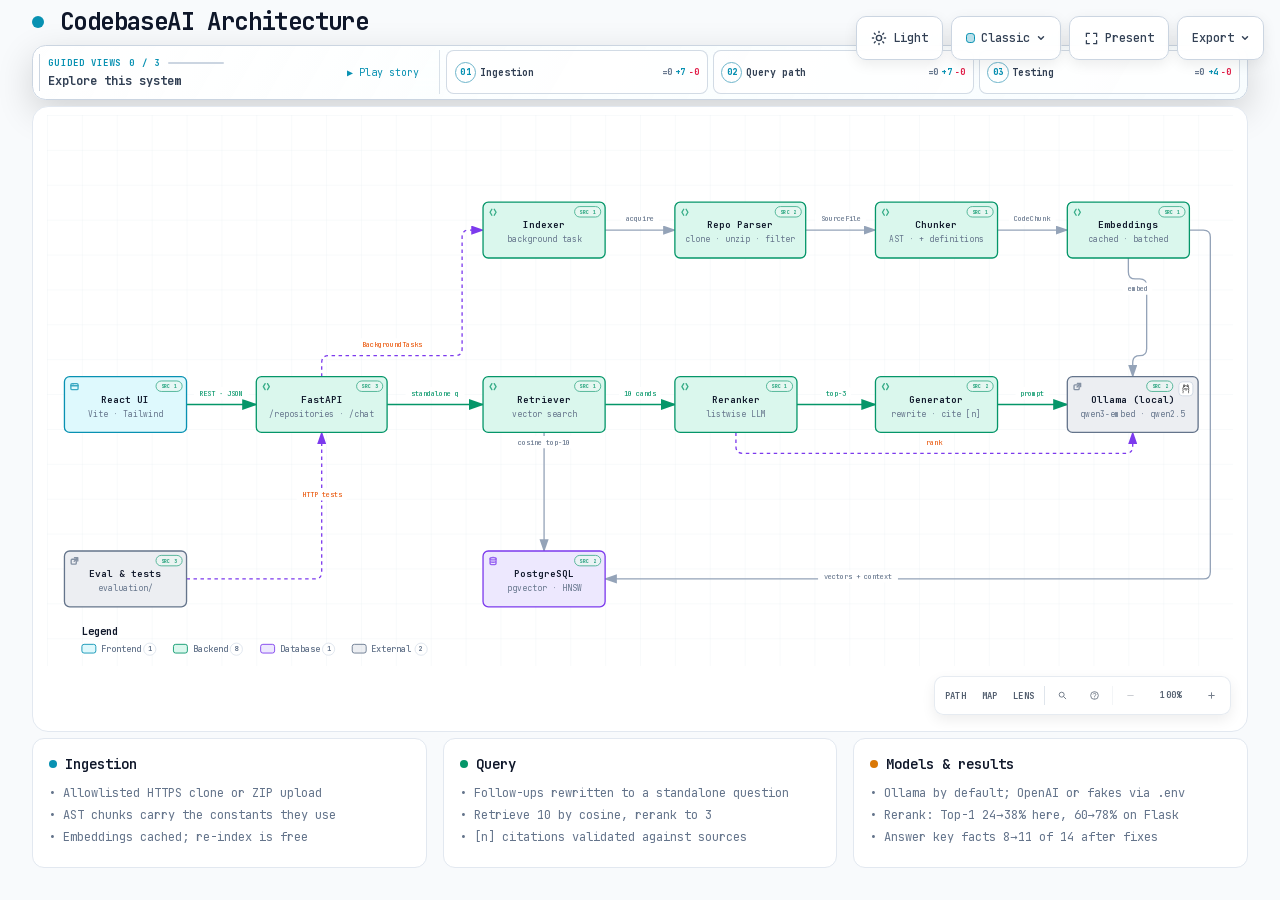
==== commit def9a854: "docs: update the architecture diagram to the current system Regenerated with Archify from docs/archi" ====
--- a/docs/architecture.html
+++ b/docs/architecture.html
@@ -5085,8 +5085,8 @@
       </div>
     </div>
 
-    <script id="archify-guided-views-data" type="application/json">[{"id":"ingestion","label":"Ingestion","focus":["api","indexer","parser","chunker","embeddings","openai","pgvector"],"note":"A repository is cloned or unzipped, chunked by structure, embedded and stored in pgvector."},{"id":"query","label":"Query path","focus":["ui","api","retriever","pgvector","reranker","generator","openai"],"note":"Retrieve 10 by cosine similarity, rerank to 3, then answer with validated citations."}]</script>
-    <script id="archify-source-evidence-data" type="application/json">{"schemaVersion":1,"verified":true,"repository":{"url":"https://github.com/ujjwalgogoi2023/codebase-ai","revision":"aa88ab5d645ae731cff61724c7b75210057952f1","shortRevision":"aa88ab5","label":"ujjwalgogoi2023/codebase-ai","href":"https://github.com/ujjwalgogoi2023/codebase-ai/tree/aa88ab5d645ae731cff61724c7b75210057952f1"},"referenceCount":16,"nodes":{"ui":[{"path":"frontend/src/App.jsx","href":"https://github.com/ujjwalgogoi2023/codebase-ai/blob/aa88ab5d645ae731cff61724c7b75210057952f1/frontend/src/App.jsx"}],"api":[{"path":"backend/app/main.py","href":"https://github.com/ujjwalgogoi2023/codebase-ai/blob/aa88ab5d645ae731cff61724c7b75210057952f1/backend/app/main.py"},{"path":"backend/app/api/chat.py","href":"https://github.com/ujjwalgogoi2023/codebase-ai/blob/aa88ab5d645ae731cff61724c7b75210057952f1/backend/app/api/chat.py"},{"path":"backend/app/api/repositories.py","href":"https://github.com/ujjwalgogoi2023/codebase-ai/blob/aa88ab5d645ae731cff61724c7b75210057952f1/backend/app/api/repositories.py"}],"indexer":[{"path":"backend/app/services/indexer.py","href":"https://github.com/ujjwalgogoi2023/codebase-ai/blob/aa88ab5d645ae731cff61724c7b75210057952f1/backend/app/services/indexer.py"}],"parser":[{"path":"backend/app/services/sources.py","href":"https://github.com/ujjwalgogoi2023/codebase-ai/blob/aa88ab5d645ae731cff61724c7b75210057952f1/backend/app/services/sources.py"},{"path":"backend/app/services/repository_parser.py","href":"https://github.com/ujjwalgogoi2023/codebase-ai/blob/aa88ab5d645ae731cff61724c7b75210057952f1/backend/app/services/repository_parser.py"}],"chunker":[{"path":"backend/app/services/chunker.py","href":"https://github.com/ujjwalgogoi2023/codebase-ai/blob/aa88ab5d645ae731cff61724c7b75210057952f1/backend/app/services/chunker.py"}],"embeddings":[{"path":"backend/app/services/embeddings.py","href":"https://github.com/ujjwalgogoi2023/codebase-ai/blob/aa88ab5d645ae731cff61724c7b75210057952f1/backend/app/services/embeddings.py"}],"retriever":[{"path":"backend/app/services/retriever.py","href":"https://github.com/ujjwalgogoi2023/codebase-ai/blob/aa88ab5d645ae731cff61724c7b75210057952f1/backend/app/services/retriever.py"}],"reranker":[{"path":"backend/app/services/reranker.py","href":"https://github.com/ujjwalgogoi2023/codebase-ai/blob/aa88ab5d645ae731cff61724c7b75210057952f1/backend/app/services/reranker.py"}],"generator":[{"path":"backend/app/services/generator.py","href":"https://github.com/ujjwalgogoi2023/codebase-ai/blob/aa88ab5d645ae731cff61724c7b75210057952f1/backend/app/services/generator.py"},{"path":"backend/app/services/citations.py","href":"https://github.com/ujjwalgogoi2023/codebase-ai/blob/aa88ab5d645ae731cff61724c7b75210057952f1/backend/app/services/citations.py"}],"openai":[{"path":"backend/app/services/llm.py","href":"https://github.com/ujjwalgogoi2023/codebase-ai/blob/aa88ab5d645ae731cff61724c7b75210057952f1/backend/app/services/llm.py"}],"pgvector":[{"path":"backend/app/models/__init__.py","href":"https://github.com/ujjwalgogoi2023/codebase-ai/blob/aa88ab5d645ae731cff61724c7b75210057952f1/backend/app/models/__init__.py"},{"path":"docker-compose.yml","href":"https://github.com/ujjwalgogoi2023/codebase-ai/blob/aa88ab5d645ae731cff61724c7b75210057952f1/docker-compose.yml"}]}}</script>
+    <script id="archify-guided-views-data" type="application/json">[{"id":"ingestion","label":"Ingestion","focus":["api","indexer","parser","chunker","embeddings","models","pgvector"],"note":"Clone or unzip, chunk by syntax with referenced definitions attached, embed locally, store in pgvector."},{"id":"query","label":"Query path","focus":["ui","api","retriever","pgvector","reranker","generator","models"],"note":"Rewrite follow-ups, retrieve 10 by cosine, rerank to 3, answer with validated [n] citations."},{"id":"testing","label":"Testing","focus":["evals","api","generator","models"],"note":"System and answer-quality tests drive the real API on real models; unit tests use fakes."}]</script>
+    <script id="archify-source-evidence-data" type="application/json">{"schemaVersion":1,"verified":true,"repository":{"url":"https://github.com/ujjwalgogoi2023/codebase-ai","revision":"6607ffee070e40ab491f4ee442b66f4a8fc416aa","shortRevision":"6607ffe","label":"ujjwalgogoi2023/codebase-ai","href":"https://github.com/ujjwalgogoi2023/codebase-ai/tree/6607ffee070e40ab491f4ee442b66f4a8fc416aa"},"referenceCount":20,"nodes":{"ui":[{"path":"frontend/src/App.jsx","href":"https://github.com/ujjwalgogoi2023/codebase-ai/blob/6607ffee070e40ab491f4ee442b66f4a8fc416aa/frontend/src/App.jsx"}],"api":[{"path":"backend/app/main.py","href":"https://github.com/ujjwalgogoi2023/codebase-ai/blob/6607ffee070e40ab491f4ee442b66f4a8fc416aa/backend/app/main.py"},{"path":"backend/app/api/chat.py","href":"https://github.com/ujjwalgogoi2023/codebase-ai/blob/6607ffee070e40ab491f4ee442b66f4a8fc416aa/backend/app/api/chat.py"},{"path":"backend/app/api/repositories.py","href":"https://github.com/ujjwalgogoi2023/codebase-ai/blob/6607ffee070e40ab491f4ee442b66f4a8fc416aa/backend/app/api/repositories.py"}],"evals":[{"path":"evaluation/system_test.py","href":"https://github.com/ujjwalgogoi2023/codebase-ai/blob/6607ffee070e40ab491f4ee442b66f4a8fc416aa/evaluation/system_test.py"},{"path":"evaluation/answer_quality.py","href":"https://github.com/ujjwalgogoi2023/codebase-ai/blob/6607ffee070e40ab491f4ee442b66f4a8fc416aa/evaluation/answer_quality.py"},{"path":"evaluation/run_experiments.py","href":"https://github.com/ujjwalgogoi2023/codebase-ai/blob/6607ffee070e40ab491f4ee442b66f4a8fc416aa/evaluation/run_experiments.py"}],"indexer":[{"path":"backend/app/services/indexer.py","href":"https://github.com/ujjwalgogoi2023/codebase-ai/blob/6607ffee070e40ab491f4ee442b66f4a8fc416aa/backend/app/services/indexer.py"}],"parser":[{"path":"backend/app/services/sources.py","href":"https://github.com/ujjwalgogoi2023/codebase-ai/blob/6607ffee070e40ab491f4ee442b66f4a8fc416aa/backend/app/services/sources.py"},{"path":"backend/app/services/repository_parser.py","href":"https://github.com/ujjwalgogoi2023/codebase-ai/blob/6607ffee070e40ab491f4ee442b66f4a8fc416aa/backend/app/services/repository_parser.py"}],"chunker":[{"path":"backend/app/services/chunker.py","href":"https://github.com/ujjwalgogoi2023/codebase-ai/blob/6607ffee070e40ab491f4ee442b66f4a8fc416aa/backend/app/services/chunker.py"}],"embeddings":[{"path":"backend/app/services/embeddings.py","href":"https://github.com/ujjwalgogoi2023/codebase-ai/blob/6607ffee070e40ab491f4ee442b66f4a8fc416aa/backend/app/services/embeddings.py"}],"retriever":[{"path":"backend/app/services/retriever.py","href":"https://github.com/ujjwalgogoi2023/codebase-ai/blob/6607ffee070e40ab491f4ee442b66f4a8fc416aa/backend/app/services/retriever.py"}],"reranker":[{"path":"backend/app/services/reranker.py","href":"https://github.com/ujjwalgogoi2023/codebase-ai/blob/6607ffee070e40ab491f4ee442b66f4a8fc416aa/backend/app/services/reranker.py"}],"generator":[{"path":"backend/app/services/generator.py","href":"https://github.com/ujjwalgogoi2023/codebase-ai/blob/6607ffee070e40ab491f4ee442b66f4a8fc416aa/backend/app/services/generator.py"},{"path":"backend/app/services/citations.py","href":"https://github.com/ujjwalgogoi2023/codebase-ai/blob/6607ffee070e40ab491f4ee442b66f4a8fc416aa/backend/app/services/citations.py"}],"models":[{"path":"backend/app/services/llm.py","href":"https://github.com/ujjwalgogoi2023/codebase-ai/blob/6607ffee070e40ab491f4ee442b66f4a8fc416aa/backend/app/services/llm.py"},{"path":"ollama/qwen2.5-8k.Modelfile","href":"https://github.com/ujjwalgogoi2023/codebase-ai/blob/6607ffee070e40ab491f4ee442b66f4a8fc416aa/ollama/qwen2.5-8k.Modelfile"}],"pgvector":[{"path":"backend/app/models/__init__.py","href":"https://github.com/ujjwalgogoi2023/codebase-ai/blob/6607ffee070e40ab491f4ee442b66f4a8fc416aa/backend/app/models/__init__.py"},{"path":"docker-compose.yml","href":"https://github.com/ujjwalgogoi2023/codebase-ai/blob/6607ffee070e40ab491f4ee442b66f4a8fc416aa/docker-compose.yml"}]}}</script>
     <script id="archify-i18n-data" type="application/json">{"locale":"en","messages":{"viewer.kind.frontend":"Frontend","viewer.kind.backend":"Backend","viewer.kind.database":"Database","viewer.kind.cloud":"Cloud","viewer.kind.security":"Security","viewer.kind.messagebus":"Message bus","viewer.kind.external":"External","viewer.kind.neutral":"Neutral","viewer.kind.node":"Node","viewer.kind.start":"Start","viewer.kind.active":"Active","viewer.kind.waiting":"Waiting","viewer.kind.decision":"Decision","viewer.kind.success":"Success","viewer.kind.failure":"Failure","viewer.toolbar.actions":"Diagram actions","viewer.theme.toggle.title":"Toggle theme (T)","viewer.theme.toggle":"Toggle color theme","viewer.theme.dark":"Dark","viewer.theme.light":"Light","viewer.preset.choose.title":"Choose visual style (S cycles)","viewer.preset.choose":"Choose visual style","viewer.preset.style":"Style","viewer.preset.menu":"Visual style","viewer.preset.identity":"Visual identity","viewer.preset.cycles":"S cycles","viewer.preset.classic":"Classic","viewer.preset.classic.short":"Classic","viewer.preset.classic.hint":"Stable technical default","viewer.preset.flow":"Signal Flow","viewer.preset.flow.short":"Flow","viewer.preset.flow.hint":"Motion-forward presentation","viewer.preset.blueprint":"Blueprint","viewer.preset.blueprint.hint":"Engineering review","viewer.preset.editorial":"Editorial","viewer.preset.editorial.hint":"Publication and launch notes","viewer.preset.badge.signalFlow":"SIGNAL FLOW","viewer.preset.badge.blueprint":"BLUEPRINT / REV 01","viewer.preset.badge.editorial":"EDITORIAL / FIELD NOTE","viewer.preset.badge.editorialPlate":"ARCHIFY / PLATE 04","viewer.preset.current":"Visual style: {style}. Choose visual style","viewer.motion.live":"Live","viewer.motion.still":"Still","viewer.motion.pause":"Pause motion","viewer.motion.resume":"Resume motion","viewer.motion.reduced":"Motion paused by reduced-motion preference","viewer.motion.hidden":"Motion paused while this page is hidden","viewer.motion.yielding":"Pause motion; currently yielding to {owner}","viewer.motion.yielding.title":"Live preview enabled · yielding to {owner}","viewer.owner.story":"the guided story","viewer.owner.chapter":"the active chapter","viewer.owner.chapterPreview":"the chapter delta preview","viewer.owner.handoff":"the chapter handoff","viewer.owner.route":"Route Probe","viewer.owner.lens":"Semantic Lens","viewer.owner.relationship":"Relationship Preview","viewer.owner.intent":"Intent Trace","viewer.owner.focus":"semantic focus","viewer.owner.legend":"legend preview","viewer.owner.reader":"reader interaction","viewer.present.enter":"Enter presentation stage","viewer.present.enter.title":"Presentation stage (F)","viewer.present.exit":"Exit presentation stage","viewer.present.exit.title":"Exit presentation stage (F or Escape)","viewer.present.present":"Present","viewer.present.exit.label":"Exit","viewer.export.button":"Export","viewer.export.button.title":"Export diagram (E)","viewer.export.diagram":"Export diagram","viewer.export.menu":"Export","viewer.export.subtitle":"Portable, clean outputs","viewer.export.share":"Share","viewer.export.shareCard":"Share Card","viewer.export.routeShareCard":"Route Share Card","viewer.export.reachShareCard":"Reach Share Card","viewer.export.copyShareCard":"Copy Share Card","viewer.export.copyDiagram":"Copy diagram","viewer.export.clipboardPng":"PNG to clipboard","viewer.export.raster":"Raster images","viewer.export.image":"Image","viewer.export.lossless":"Lossless image","viewer.export.compact":"Compact image","viewer.export.modern":"Modern image","viewer.export.vectorMotion":"Vector and motion","viewer.export.vectorMotion.heading":"Vector \u0026 motion","viewer.export.editable":"Editable vector","viewer.export.motion6s":"6s motion","viewer.export.unsupported":"Not supported by this browser","viewer.export.clipboardUnsupported":"Clipboard image write not supported by this browser","viewer.export.clipboardUnsupported.period":"Clipboard image write not supported by this browser.","viewer.export.clipboardUnsupported.short":"Clipboard image write not supported in this browser.","viewer.export.motionUnavailable":"Motion capture unavailable in this browser","viewer.export.webmUnavailable":"WebM unavailable in this browser","viewer.export.failed":"Export failed: {message}","viewer.export.unknownVariant":"Unknown Share Card variant: {variant}","viewer.export.routeRequired":"Trace a route before exporting a Route Share Card","viewer.export.reachRequired":"Trace authored reach before exporting a Reach Share Card","viewer.export.unknown":"unknown","viewer.export.routeFailed":"Route Share Card export failed: {message}","viewer.export.reachFailed":"Reach Share Card export failed: {message}","viewer.export.copyFailed":"Copy failed: {message}","viewer.export.copiedPng":"Copied PNG to clipboard","viewer.export.copiedShare":"Copied Share Card","viewer.export.downloadedShare":"Downloaded Share Card","viewer.export.downloadedRoute":"Downloaded Route Share Card","viewer.export.downloadedReach":"Downloaded Reach Share Card","viewer.export.downloadedWebm":"Downloaded WebM","viewer.export.recording":"Recording 6 seconds of motion…","viewer.export.card.routeSummary.one":"Route: {source} → {target} · {count} directed hop","viewer.export.card.routeSummary.other":"Route: {source} → {target} · {count} directed hops","viewer.export.card.reachSummary":"Authored {direction} from {origin} · {nodes} · {links} · max {hops}","viewer.export.card.node.one":"{count} node","viewer.export.card.node.other":"{count} nodes","viewer.export.card.link.one":"{count} link","viewer.export.card.link.other":"{count} links","viewer.export.card.hop.one":"{count} hop","viewer.export.card.hop.other":"{count} hops","viewer.export.card.routeBadge":"ARCHIFY · ROUTE · {hops}","viewer.export.card.reachBadge":"ARCHIFY · {direction} REACH","viewer.export.card.defaultBadge":"ARCHIFY · {preset} · {theme}","viewer.export.direction.upstream":"Upstream","viewer.export.direction.downstream":"Downstream","viewer.export.error.canvasUnavailable":"Canvas unavailable for {label}","viewer.export.error.contextUnavailable":"2D canvas context unavailable for {label}","viewer.export.error.toBlobUnavailable":"canvas.toBlob unavailable for {label}","viewer.export.error.toBlobNull":"canvas.toBlob returned no data for {label}","viewer.export.error.variantsCombined":"Share Card variants cannot be combined","viewer.export.error.viewerState":"Share Card export could not remove temporary viewer state","viewer.export.error.routeState":"Route Card export could not preserve the resolved route safely","viewer.export.error.reachState":"Reach Card export could not preserve authored reach safely","viewer.export.error.webmRequirements":"WebM motion export requires a trace animation and browser MediaRecorder support","viewer.export.error.mediaRecorder":"MediaRecorder failed","viewer.export.error.emptyWebm":"MediaRecorder produced an empty WebM","viewer.export.error.webmBackground":"SVG background could not be loaded for WebM export","viewer.guided.region":"Guided diagram views","viewer.guided.previous":"Previous guided view","viewer.guided.previous.title":"Previous guided view ([)","viewer.guided.next":"Next guided view","viewer.guided.next.title":"Next guided view (])","viewer.guided.views":"Guided views","viewer.guided.explore":"Explore this system","viewer.guided.intro":"Step through curated paths without changing the source diagram.","viewer.guided.trail":"Story trail","viewer.guided.beat":"Beat","viewer.guided.nextBeat":"Next","viewer.guided.play":"Play guided story","viewer.guided.play.title":"Play guided story (P)","viewer.guided.pause":"Pause guided story","viewer.guided.pause.title":"Pause guided story (P)","viewer.guided.replay":"Replay guided story","viewer.guided.replay.title":"Replay guided story (P)","viewer.guided.playStory":"Play story","viewer.guided.pauseStory":"Pause","viewer.guided.replayStory":"Replay story","viewer.guided.motionUnavailable":"Story playback unavailable while motion is Still","viewer.guided.enableMotion":"Switch motion to Live to play the guided story","viewer.guided.selectBeatLink":"Select a Story Beat to copy its exact link","viewer.guided.copyMoment":"Copy moment","viewer.guided.momentCopied":"Moment link copied","viewer.guided.momentCopyFailed":"Could not copy story moment link","viewer.guided.copied":"Copied","viewer.guided.copyFailed":"Copy failed","viewer.guided.showAll":"Show all","viewer.guided.showAll.aria":"Show entire diagram","viewer.guided.chapters":"Story chapters","viewer.guided.storyTrail":"Story trail for {label}: {count} beats","viewer.guided.chapter.open":"Open chapter {index} of {total}: {label}, {count} stops","viewer.guided.chapter.current":"Current chapter {index} of {total}: {label}, {count} stops","viewer.guided.chapter.selectedNodes":"{count} selected nodes","viewer.guided.chapter.stops":"{count} stops","viewer.guided.chapter.stop.one":"{count} stop","viewer.guided.chapter.stop.other":"{count} stops","viewer.guided.chapter.current.title":"{label} — current chapter, {count} stops","viewer.guided.chapter.delta.expanded":"{stay} stay, {enter} enter, {leave} leave","viewer.guided.chapter.delta.aria":"Open chapter {index} of {total}: {label}. Chapter focus delta: {delta}","viewer.guided.chapter.delta.title":"{label} — {delta} chapter focus","viewer.guided.handoff":"{from} → {to} · via {label}","viewer.guided.share.chapter":"Chapter {index} / {total}","viewer.guided.share.initial":"Chapter 01 / 01","viewer.guided.share.default":"Guided chapter","viewer.guided.state.ready":"Ready","viewer.guided.state.playing":"Playing","viewer.guided.state.settled":"Settled","viewer.guided.state.paused":"Paused","viewer.guided.state.pinned":"Pinned","viewer.guided.state.still":"Still","viewer.guided.share.step":"Step {index} / {total} · {label}","viewer.guided.share.staticMoment":"{step} · Static moment","viewer.guided.share.complete":"{count} steps complete · {note}","viewer.guided.share.settled":"Path settled for reading.","viewer.guided.share.staticPath":"{count} steps · Static path","viewer.guided.share.ready":"{count} steps · Ready","viewer.guided.share.aria":"{state} chapter {index} of {total}: {label}. {beat}. {route}","viewer.guided.beat.start":"Beat {index} / {total} · {label} · starting point","viewer.guided.beat.forward":"Beat {index} / {total} · {from} → {to}","viewer.guided.beat.reverse":"Beat {index} / {total} · {from} → {to} · reverse authored link","viewer.guided.beat.multiple":"Beat {index} / {total} · {from} ⇄ {to} · {count} authored links","viewer.guided.beat.group":"Beat {index} / {total} · {from} · {to} · grouped · no direct link","viewer.guided.beat.aria.prefix":"Story beat {index} of {total}: {label}. ","viewer.guided.beat.aria.start":"Starting point.","viewer.guided.beat.aria.forward":"From {from} through one authored forward relationship.","viewer.guided.beat.aria.reverse":"From {from}; the authored relationship points from {to} to {from}.","viewer.guided.beat.aria.multiple":"From {from} through {count} authored relationships; shown without arbitrary motion.","viewer.guided.beat.aria.group":"Grouped from {from} with no direct authored relationship.","viewer.guided.caption.start":"Starting point","viewer.guided.caption.grouped":"Grouped transition · no direct authored link","viewer.guided.caption.more":" +{count} more","viewer.guided.caption.reverse":"Reverse authored relationship","viewer.guided.caption.relationships":"{count} authored relationships","viewer.guided.caption.relationship":"Authored relationship","viewer.guided.caption.direction":"authored direction: {from} → {to}","viewer.guided.caption.starting":"Authored starting point","viewer.guided.beatLink":"Copy link to current story moment: Beat {index} of {total}: {label}","viewer.guided.noStory":"This diagram has no authored guided story.","viewer.guide.eyebrow":"Diagram guide","viewer.guide.close":"Close diagram guide","viewer.guide.inspecting":"Inspecting compiled semantics","viewer.guide.actions":"Diagram exploration actions","viewer.guide.find":"Find any node","viewer.guide.find.hint":"Search labels, responsibilities, kinds, and stable IDs.","viewer.guide.route":"Trace a route","viewer.guide.route.aria":"Trace a directed route","viewer.guide.route.hint":"Ask how two semantic nodes connect in authored direction.","viewer.guide.map":"See the whole system","viewer.guide.map.hint":"Open Semantic Radar with a live viewport and stable nodes.","viewer.guide.lens":"Compare semantic kinds","viewer.guide.lens.hint":"Count roles, reveal their traffic, and compare direct authored links.","viewer.guide.story":"Play the guided story","viewer.guide.story.hint":"Walk the authored chapters and real relationships.","viewer.guide.present":"Enter Presentation Stage","viewer.guide.present.hint":"Give the live diagram the viewport without changing export.","viewer.guide.shortcuts":"Additional keyboard shortcuts","viewer.guide.shortcut.export":"Export","viewer.guide.shortcut.theme":"Theme","viewer.guide.shortcut.style":"Style","viewer.guide.shortcut.reset":"Reset","viewer.guide.shortcut.zoomIn":"Zoom in","viewer.guide.shortcut.zoomOut":"Zoom out","viewer.guide.shortcut.close":"Close","viewer.guide.facts":"{nodes} · {relationships} · {views}","viewer.guide.fact.node.one":"{count} semantic node","viewer.guide.fact.node.other":"{count} semantic nodes","viewer.guide.fact.relationship.one":"{count} relationship","viewer.guide.fact.relationship.other":"{count} relationships","viewer.guide.fact.view.one":"{count} guided view","viewer.guide.fact.view.other":"{count} guided views","viewer.guide.story.available.one":"Walk {count} authored chapter and its real relationships.","viewer.guide.story.available.other":"Walk {count} authored chapters and their real relationships.","viewer.guide.story.unavailable":"No authored guided story in this diagram.","viewer.guide.open":"Open diagram guide","viewer.guide.noStory":"This diagram has no authored guided story.","viewer.finder.title":"Find a node","viewer.finder.close":"Close node finder","viewer.finder.placeholder":"Search labels or IDs","viewer.finder.search":"Search diagram nodes","viewer.finder.results":"Diagram nodes","viewer.finder.empty":"No matching nodes","viewer.finder.result.focus":"Focus {label}","viewer.finder.result.routeStart":"Choose {label} as route start","viewer.finder.result.routeTarget":"Choose {label} as route destination, {links}","viewer.finder.status.empty":"No matching nodes","viewer.finder.status.count.one":"{count} matching node","viewer.finder.status.count.other":"{count} matching nodes","viewer.finder.noun.nodes":"nodes","viewer.finder.link.one":"{count} link","viewer.finder.link.other":"{count} links","viewer.finder.result.focus.one":"Focus {label}, {count} related connection","viewer.finder.result.focus.other":"Focus {label}, {count} related connections","viewer.finder.status.filtered":"{visible} of {available} {noun}","viewer.finder.status.all":"{available} {noun}","viewer.passport.eyebrow":"Semantic passport","viewer.passport.metadata":"Node metadata","viewer.passport.evidence":"Verified source evidence","viewer.passport.verified":"Verified source","viewer.passport.verificationScope":"Verified against local Git at the pinned revision. Remote access has not been checked.","viewer.passport.reach":"Authored reach","viewer.passport.reach.trace":"Trace authored reachability","viewer.passport.upstream":"Upstream","viewer.passport.downstream":"Downstream","viewer.passport.upstream.trace":"Trace upstream authored reachability","viewer.passport.downstream.trace":"Trace downstream authored reachability","viewer.passport.close":"Close semantic passport","viewer.passport.copy":"Copy link","viewer.passport.copy.focus":"Copy link to focused node","viewer.passport.relations":"Relations","viewer.passport.relations.show":"Show connected relationships","viewer.passport.relations.hide":"Hide connected relationships","viewer.passport.relations.list":"Connected relationships","viewer.passport.copyRelation":"Copy relation","viewer.passport.copyNode":"Copy node","viewer.passport.copyPinned":"Copy link to pinned relationship","viewer.passport.copySource":"Copy link to source node","viewer.passport.copy.focused.success":"Focused node link copied","viewer.passport.copy.pinned.success":"Pinned relationship link copied","viewer.passport.copy.focused.failed":"Could not copy focused node link","viewer.passport.copy.pinned.failed":"Could not copy pinned relationship link","viewer.passport.relationship.none":"No connected relationships","viewer.passport.relationship.count.one":"{count} relation","viewer.passport.relationship.count.other":"{count} relations","viewer.passport.relationship.show.one":"Show {count} connected relationship","viewer.passport.relationship.show.other":"Show {count} connected relationships","viewer.passport.relationship.summary":"{out} outgoing · {in} incoming{loops}","viewer.passport.relationship.loops":" · {count} loop","viewer.passport.relationship.explorer":"Direct relationship explorer","viewer.passport.relationship.help":"Use arrow keys to explore relationships. Press Enter or Space to pin details; Escape clears.","viewer.passport.relationship.loopsBack":"loops back","viewer.passport.relationship.connectsTo":"connects to","viewer.passport.relationship.connectsFrom":"connects from","viewer.passport.relationship.pinned":"Pinned relationship · {from} → {to} · {label}","viewer.passport.relationship.inspect":"Inspect relationship {index} of {total}: {from} to {to}, {label}. Press Enter for details.","viewer.passport.relationship.group.out":"Outgoing","viewer.passport.relationship.group.in":"Incoming","viewer.passport.relationship.group.loop":"Self loops","viewer.passport.relationship.row":"{group}: {relationship}, {neighbor}","viewer.passport.relationship.direction.out":"OUT →","viewer.passport.relationship.direction.in":"← IN","viewer.passport.relationship.direction.loop":"LOOP","viewer.passport.sourceCount.one":"{count} verified source reference","viewer.passport.sourceCount.other":"{count} verified source references","viewer.passport.sourceMarker":"SRC","viewer.passport.beacon.one":"{count} verified source; focus this node to inspect","viewer.passport.beacon.other":"{count} verified sources; focus this node to inspect","viewer.passport.repository.open":"Open verified repository revision {revision}","viewer.passport.source.open":"Open verified source {path} at revision {revision}","viewer.passport.source.openLink":"Open ↗","viewer.passport.reach.upstream.one":"Trace {count} upstream authored node","viewer.passport.reach.upstream.other":"Trace {count} upstream authored nodes","viewer.passport.reach.downstream.one":"Trace {count} downstream authored node","viewer.passport.reach.downstream.other":"Trace {count} downstream authored nodes","viewer.passport.reach.noUpstream":"No upstream authored nodes","viewer.passport.reach.noDownstream":"No downstream authored nodes","viewer.passport.reach.status":"{direction} · {nodes} nodes · {links} links · max {hops} hops","viewer.route.eyebrow":"Route probe","viewer.route.start":"Choose a start node","viewer.route.start.find":"Find start","viewer.route.start.find.aria":"Find a route start","viewer.route.copy":"Copy link","viewer.route.copy.aria":"Copy link to traced route","viewer.route.clear":"Clear","viewer.route.clear.aria":"Clear route probe","viewer.route.traced":"Traced route","viewer.route.pickTwo":"Pick two semantic nodes on the diagram","viewer.route.pickOne":"Pick a semantic node on the diagram","viewer.route.controls":"Route journey controls","viewer.route.previous":"Previous route position","viewer.route.play":"Play route journey","viewer.route.pause":"Pause route journey","viewer.route.replay":"Replay route journey","viewer.route.next":"Next route position","viewer.route.journey":"Journey","viewer.route.pause.label":"Pause","viewer.route.replay.label":"Replay","viewer.route.overview":"Overview","viewer.route.overview.aria":"Show complete route overview","viewer.route.instructions":"Choose the source, then the destination. Direction matters.","viewer.route.destination":"Choose a destination from {label}","viewer.route.destination.find":"Find target","viewer.route.destination.find.aria":"Find a reachable route destination","viewer.route.differentDestination":"Choose a different destination","viewer.route.distinct":"A route needs two distinct semantic nodes.","viewer.route.unreachable":"No directed route to {label}","viewer.route.unreachable.detail":"{target} is not reachable from {source}. Pick a highlighted destination.","viewer.route.start.instructions":"Select the source. The next step will reveal only directed destinations.","viewer.route.copy.success":"Traced route link copied","viewer.route.copy.failed":"Could not copy traced route link","viewer.route.position":"Route position {index} of {total}: {label}","viewer.route.step":"Step {index} of {total} · {phase} · {label}","viewer.route.motionRequired":"Automatic journey requires Live motion","viewer.route.trigger.clear":"Clear traced route","viewer.route.overview.status":"{nodes} · {hops} · shortest authored route","viewer.route.overview.node.one":"{count} node","viewer.route.overview.node.other":"{count} nodes","viewer.route.overview.hop.one":"{count} directed hop","viewer.route.overview.hop.other":"{count} directed hops","viewer.route.phase.playing":"Playing","viewer.route.phase.complete":"Complete","viewer.route.phase.inspecting":"Inspecting","viewer.route.destination.count.one":"{count} directed destination available. Pick a highlighted node.","viewer.route.destination.count.other":"{count} directed destinations available. Pick a highlighted node.","viewer.route.noOutgoing":"No outgoing route starts here. Clear and choose another source.","viewer.route.result.title":"{source} to {target}","viewer.route.finder.source.title":"Choose route start","viewer.route.finder.source.placeholder":"Search route sources","viewer.route.finder.source.empty":"No matching route sources","viewer.route.finder.source.results":"Nodes that can start a route","viewer.route.finder.source.noun":"route sources","viewer.route.finder.source.badge":"start","viewer.route.finder.target.title":"Destination from {label}","viewer.route.finder.target.placeholder":"Search reachable destinations","viewer.route.finder.target.empty":"No matching reachable destinations","viewer.route.finder.target.results":"Reachable route destinations","viewer.route.finder.target.noun":"reachable destinations","viewer.route.hop.one":"{count} hop","viewer.route.hop.other":"{count} hops","viewer.lens.eyebrow":"Semantic lens","viewer.lens.title":"Compare system roles","viewer.lens.close":"Close semantic lens","viewer.lens.instruction":"Choose up to two semantic kinds. One reveals its real traffic; two compare only direct authored relationships.","viewer.lens.kinds":"Semantic kinds","viewer.lens.choose":"Choose a kind to inspect its nodes and touching relationships.","viewer.lens.copy":"Copy link to semantic lens","viewer.lens.clear":"Clear semantic lens","viewer.lens.open":"Open semantic lens","viewer.lens.openActive":"Open active semantic lens","viewer.lens.legend":"Semantic legend","viewer.lens.legend.inspect.one":"Inspect {label}, {count} node","viewer.lens.legend.inspect.other":"Inspect {label}, {count} nodes","viewer.lens.kind.count.one":"{label}, {count} node","viewer.lens.kind.count.other":"{label}, {count} nodes","viewer.lens.compare.one":"{first} → {second}: {forward} · {second} → {first}: {reverse} · {count} direct relationship","viewer.lens.compare.other":"{first} → {second}: {forward} · {second} → {first}: {reverse} · {count} direct relationships","viewer.lens.single":"{nodes} · {relationships} · connected peers remain visible","viewer.lens.node.one":"{count} {label} node","viewer.lens.node.other":"{count} {label} nodes","viewer.lens.relationship.one":"{count} touching relationship","viewer.lens.relationship.other":"{count} touching relationships","viewer.radar.title":"Semantic radar","viewer.radar.building":"Building overview","viewer.radar.openFull":"Open full semantic radar","viewer.radar.open":"Open radar","viewer.radar.close":"Close semantic radar","viewer.radar.surface":"Diagram overview. Click a node to focus it, or use arrow keys to pan.","viewer.radar.click":"Click node","viewer.radar.drag":"Drag to pan","viewer.radar.space":"Semantic radar needs more MAP space.","viewer.radar.nodes":"Semantic diagram radar nodes","viewer.radar.focus":"Focus {label} from Semantic Radar","viewer.radar.status":"{count} nodes · {viewport}","viewer.radar.fullMap":"{count} nodes · full map","viewer.radar.compacted":"Radar compacted to avoid covering the Semantic Passport or MAP controls.","viewer.radar.cancelWaiting":"Cancel semantic radar waiting for more MAP space","viewer.radar.needsSpace":"Semantic radar needs more visible MAP space","viewer.radar.viewport.full":"full map","viewer.radar.viewport.width":"{percent}% width","viewer.radar.viewport.scale":"{percent}% viewport","viewer.nav.controls":"Diagram view controls","viewer.nav.route":"Trace a directed route","viewer.nav.route.title":"Trace route (R)","viewer.nav.route.short":"PATH","viewer.nav.radar":"Open semantic radar","viewer.nav.radar.title":"Semantic radar (M)","viewer.nav.radar.short":"MAP","viewer.nav.lens":"Open semantic lens","viewer.nav.lens.title":"Semantic lens (L)","viewer.nav.lens.short":"LENS","viewer.nav.find":"Find a node","viewer.nav.find.title":"Find a node (/)","viewer.nav.guide":"Open diagram guide","viewer.nav.guide.title":"Diagram guide (?)","viewer.nav.zoomOut":"Zoom out","viewer.nav.zoomOut.title":"Zoom out (-)","viewer.nav.reset":"Reset diagram view","viewer.nav.reset.title":"Reset view (0)","viewer.nav.read":"READ","viewer.nav.zoomIn":"Zoom in","viewer.nav.zoomIn.title":"Zoom in (+)","viewer.nav.camera":"{hint}. Reset diagram view","viewer.nav.camera.title":"{semantic}{hint} · reset view (0)","viewer.nav.camera.semantic":"Semantic camera active · ","viewer.nav.level.map":"MAP","viewer.nav.level.read":"READ","viewer.nav.level.full":"FULL","viewer.nav.level.auto":"AUTO","viewer.nav.detail.map":"Zoom in to reveal relationship labels and node context","viewer.nav.detail.read":"Zoom in again to reveal tags and annotations","viewer.nav.detail.full":"Full diagram detail","viewer.intent.summary":"{label}. {out} outgoing, {in} incoming{loops}. {total} connections. Press Enter for details.","viewer.intent.loops":", {count} self loop","viewer.common.copied":"Copied","viewer.common.copyFailed":"Copy failed","viewer.common.copyLink":"Copy link","viewer.common.clear":"Clear","viewer.common.close":"Close"}}</script>
     <div class="guided-views no-print" id="guided-views" hidden aria-label="Guided diagram views">
       <button id="guided-view-prev" type="button" aria-label="Previous guided view" title="Previous guided view ([)">&#8592;</button>
@@ -5130,7 +5130,7 @@
     <!-- Main Diagram -->
     <div class="diagram-container" data-detail-level="read"
          data-preset-badge-editorial-plate="ARCHIFY / PLATE 04">
-      <svg viewBox="0 0 1310 632" role="img" lang="en" aria-labelledby="archify-diagram-title archify-diagram-description" data-preset="classic" data-quality-profile="showcase">
+      <svg viewBox="0 0 1360 632" role="img" lang="en" aria-labelledby="archify-diagram-title archify-diagram-description" data-preset="classic" data-quality-profile="showcase">
         <title id="archify-diagram-title">CodebaseAI Architecture</title>
         <desc id="archify-diagram-description">An architecture diagram generated by Archify.</desc>
         <!-- Definitions -->
@@ -5160,18 +5160,19 @@
 
         <!-- Connection paths (before components for correct z-order) -->
         <path data-edge-from="ui" data-edge-to="api" data-edge-label="REST · JSON" data-edge-key="0" data-edge-id="ui-to-api" data-composition-points="160,332;240,332" d="M 160 332 L 240 332" class="a-emphasis" stroke-width="1.8" marker-end="url(#arrowhead-emphasis)"/>
-        <path data-edge-from="api" data-edge-to="indexer" data-edge-label="BackgroundTasks" data-edge-key="1" data-edge-id="schedule-index" data-composition-points="315,300;315,276;446,276;446,132;470,132" d="M 315 300 L 315 284 Q 315 276 323 276 L 438 276 Q 446 276 446 268 L 446 140 Q 446 132 454 132 L 470 132" class="a-dashed" stroke-width="1.5" marker-end="url(#arrowhead-dashed)"/>
-        <path data-edge-from="indexer" data-edge-to="parser" data-edge-label="acquire" data-edge-key="2" data-edge-id="parse-files" data-composition-points="610,132;690,132" d="M 610 132 L 690 132" class="a-default" stroke-width="1.5" marker-end="url(#arrowhead)"/>
-        <path data-edge-from="parser" data-edge-to="chunker" data-edge-label="SourceFile" data-edge-key="3" data-edge-id="chunk-files" data-composition-points="840,132;910,132" d="M 840 132 L 910 132" class="a-default" stroke-width="1.5" marker-end="url(#arrowhead)"/>
-        <path data-edge-from="chunker" data-edge-to="embeddings" data-edge-label="CodeChunk" data-edge-key="4" data-edge-id="embed-chunks" data-composition-points="1050,132;1130,132" d="M 1050 132 L 1130 132" class="a-default" stroke-width="1.5" marker-end="url(#arrowhead)"/>
-        <path data-edge-from="embeddings" data-edge-to="openai" data-edge-label="embed" data-edge-key="5" data-edge-id="embed-call" data-composition-points="1200,164;1200,300" d="M 1200 164 L 1200 300" class="a-default" stroke-width="1.5" marker-end="url(#arrowhead)"/>
-        <path data-edge-from="embeddings" data-edge-to="pgvector" data-edge-label="upsert vectors" data-edge-key="6" data-edge-id="persist-chunks" data-composition-points="1270,132;1294,132;1294,532;610,532" d="M 1270 132 L 1286 132 Q 1294 132 1294 140 L 1294 524 Q 1294 532 1286 532 L 610 532" class="a-default" stroke-width="1.5" marker-end="url(#arrowhead)"/>
-        <path data-edge-from="api" data-edge-to="retriever" data-edge-label="question" data-edge-key="7" data-edge-id="ask" data-composition-points="390,332;470,332" d="M 390 332 L 470 332" class="a-emphasis" stroke-width="1.8" marker-end="url(#arrowhead-emphasis)"/>
-        <path data-edge-from="retriever" data-edge-to="pgvector" data-edge-label="cosine top-10" data-edge-key="8" data-edge-id="vector-search" data-composition-points="540,364;540,500" d="M 540 364 L 540 500" class="a-default" stroke-width="1.5" marker-end="url(#arrowhead)"/>
-        <path data-edge-from="retriever" data-edge-to="reranker" data-edge-label="10 cands" data-edge-key="9" data-edge-id="rerank" data-composition-points="610,332;690,332" d="M 610 332 L 690 332" class="a-emphasis" stroke-width="1.8" marker-end="url(#arrowhead-emphasis)"/>
-        <path data-edge-from="reranker" data-edge-to="generator" data-edge-label="top-3" data-edge-key="10" data-edge-id="generate" data-composition-points="830,332;910,332" d="M 830 332 L 910 332" class="a-emphasis" stroke-width="1.8" marker-end="url(#arrowhead-emphasis)"/>
-        <path data-edge-from="generator" data-edge-to="openai" data-edge-label="prompt" data-edge-key="11" data-edge-id="complete" data-composition-points="1050,332;1130,332" d="M 1050 332 L 1130 332" class="a-emphasis" stroke-width="1.8" marker-end="url(#arrowhead-emphasis)"/>
-        <path data-edge-from="reranker" data-edge-to="openai" data-edge-label="rank" data-edge-key="12" data-edge-id="rerank-llm" data-composition-points="760,364;760,388;1200,388;1200,364" d="M 760 364 L 760 380 Q 760 388 768 388 L 1192 388 Q 1200 388 1200 380 L 1200 364" class="a-dashed" stroke-width="1.5" marker-end="url(#arrowhead-dashed)"/>
+        <path data-edge-from="api" data-edge-to="indexer" data-edge-label="BackgroundTasks" data-edge-key="1" data-edge-id="schedule-index" data-composition-points="315,300;315,276;476,276;476,132;500,132" d="M 315 300 L 315 284 Q 315 276 323 276 L 468 276 Q 476 276 476 268 L 476 140 Q 476 132 484 132 L 500 132" class="a-dashed" stroke-width="1.5" marker-end="url(#arrowhead-dashed)"/>
+        <path data-edge-from="indexer" data-edge-to="parser" data-edge-label="acquire" data-edge-key="2" data-edge-id="parse-files" data-composition-points="640,132;720,132" d="M 640 132 L 720 132" class="a-default" stroke-width="1.5" marker-end="url(#arrowhead)"/>
+        <path data-edge-from="parser" data-edge-to="chunker" data-edge-label="SourceFile" data-edge-key="3" data-edge-id="chunk-files" data-composition-points="870,132;950,132" d="M 870 132 L 950 132" class="a-default" stroke-width="1.5" marker-end="url(#arrowhead)"/>
+        <path data-edge-from="chunker" data-edge-to="embeddings" data-edge-label="CodeChunk" data-edge-key="4" data-edge-id="embed-chunks" data-composition-points="1090,132;1170,132" d="M 1090 132 L 1170 132" class="a-default" stroke-width="1.5" marker-end="url(#arrowhead)"/>
+        <path data-edge-from="embeddings" data-edge-to="models" data-edge-label="embed" data-edge-key="5" data-edge-id="embed-call" data-composition-points="1240,164;1240,188;1261,188;1261,276;1245,276;1245,300" d="M 1240 164 L 1240 180 Q 1240 188 1248 188 L 1253 188 Q 1261 188 1261 196 L 1261 268 Q 1261 276 1253 276 L 1253 276 Q 1245 276 1245 284 L 1245 300" class="a-default" stroke-width="1.5" marker-end="url(#arrowhead)"/>
+        <path data-edge-from="embeddings" data-edge-to="pgvector" data-edge-label="vectors + context" data-edge-key="6" data-edge-id="persist-chunks" data-composition-points="1310,132;1334,132;1334,532;640,532" d="M 1310 132 L 1326 132 Q 1334 132 1334 140 L 1334 524 Q 1334 532 1326 532 L 640 532" class="a-default" stroke-width="1.5" marker-end="url(#arrowhead)"/>
+        <path data-edge-from="api" data-edge-to="retriever" data-edge-label="standalone q" data-edge-key="7" data-edge-id="ask" data-composition-points="390,332;500,332" d="M 390 332 L 500 332" class="a-emphasis" stroke-width="1.8" marker-end="url(#arrowhead-emphasis)"/>
+        <path data-edge-from="retriever" data-edge-to="pgvector" data-edge-label="cosine top-10" data-edge-key="8" data-edge-id="vector-search" data-composition-points="570,364;570,500" d="M 570 364 L 570 500" class="a-default" stroke-width="1.5" marker-end="url(#arrowhead)"/>
+        <path data-edge-from="retriever" data-edge-to="reranker" data-edge-label="10 cands" data-edge-key="9" data-edge-id="rerank" data-composition-points="640,332;720,332" d="M 640 332 L 720 332" class="a-emphasis" stroke-width="1.8" marker-end="url(#arrowhead-emphasis)"/>
+        <path data-edge-from="reranker" data-edge-to="generator" data-edge-label="top-3" data-edge-key="10" data-edge-id="generate" data-composition-points="860,332;950,332" d="M 860 332 L 950 332" class="a-emphasis" stroke-width="1.8" marker-end="url(#arrowhead-emphasis)"/>
+        <path data-edge-from="generator" data-edge-to="models" data-edge-label="prompt" data-edge-key="11" data-edge-id="complete" data-composition-points="1090,332;1170,332" d="M 1090 332 L 1170 332" class="a-emphasis" stroke-width="1.8" marker-end="url(#arrowhead-emphasis)"/>
+        <path data-edge-from="reranker" data-edge-to="models" data-edge-label="rank" data-edge-key="12" data-edge-id="rerank-llm" data-composition-points="790,364;790,388;1245,388;1245,364" d="M 790 364 L 790 380 Q 790 388 798 388 L 1237 388 Q 1245 388 1245 380 L 1245 364" class="a-dashed" stroke-width="1.5" marker-end="url(#arrowhead-dashed)"/>
+        <path data-edge-from="evals" data-edge-to="api" data-edge-label="HTTP tests" data-edge-key="13" data-edge-id="black-box-tests" data-composition-points="160,532;315,532;315,364" d="M 160 532 L 307 532 Q 315 532 315 524 L 315 364" class="a-dashed" stroke-width="1.5" marker-end="url(#arrowhead-dashed)"/>
 
         <!-- Components -->
         <g id="node-ui" data-node-id="ui" data-node-label="React UI" tabindex="0" role="button" aria-label="Focus React UI, Vite · Tailwind, Architecture component" aria-pressed="false" data-node-kind="frontend" data-node-sublabel="Vite · Tailwind" data-node-context="Architecture component">
@@ -5199,112 +5200,125 @@
         <text data-detail="context" x="315" y="346" class="t-muted" font-size="9" text-anchor="middle">/repositories · /chat</text>
         </g>
 
-        <g id="node-indexer" data-node-id="indexer" data-node-label="Indexer" tabindex="0" role="button" aria-label="Focus Indexer, background task, Architecture component" aria-pressed="false" data-node-kind="backend" data-node-sublabel="background task" data-node-context="Architecture component">
-          <title>Indexer · background task · Architecture component</title>
-          <rect x="470" y="100" width="140" height="64" rx="6" class="c-mask"/>
-          <rect x="470" y="100" width="140" height="64" rx="6" class="c-backend" stroke-width="1.5"/>
-          <g aria-hidden="true" data-semantic-sigil="backend" class="semantic-sigil s-backend" transform="translate(476 106) scale(0.6875)">
-            <path d="M6 3 3 8l3 5M10 3l3 5-3 5"/>
-          </g>
-          <text data-node-label="" data-detail-anchor="" x="540" y="130" class="t-primary" font-size="11" font-weight="600" text-anchor="middle">Indexer</text>
-        <text data-detail="context" x="540" y="146" class="t-muted" font-size="9" text-anchor="middle">background task</text>
-        </g>
-
-        <g id="node-parser" data-node-id="parser" data-node-label="Repo Parser" tabindex="0" role="button" aria-label="Focus Repo Parser, clone · unzip · filter, Architecture component" aria-pressed="false" data-node-kind="backend" data-node-sublabel="clone · unzip · filter" data-node-tag="Zip Slip safe" data-node-context="Architecture component">
-          <title>Repo Parser · clone · unzip · filter · Architecture component · Zip Slip safe</title>
-          <rect x="690" y="100" width="150" height="64" rx="6" class="c-mask"/>
-          <rect x="690" y="100" width="150" height="64" rx="6" class="c-backend" stroke-width="1.5"/>
-          <g aria-hidden="true" data-semantic-sigil="backend" class="semantic-sigil s-backend" transform="translate(696 106) scale(0.6875)">
-            <path d="M6 3 3 8l3 5M10 3l3 5-3 5"/>
-          </g>
-          <text data-node-label="" data-detail-anchor="" x="765" y="130" class="t-primary" font-size="11" font-weight="600" text-anchor="middle">Repo Parser</text>
-        <text data-detail="context" x="765" y="146" class="t-muted" font-size="9" text-anchor="middle">clone · unzip · filter</text>
-        <text data-detail="fine" x="765" y="156" class="t-backend" font-size="7" text-anchor="middle">Zip Slip safe</text>
-        </g>
-
-        <g id="node-chunker" data-node-id="chunker" data-node-label="Chunker" tabindex="0" role="button" aria-label="Focus Chunker, AST / brace-aware, Architecture component" aria-pressed="false" data-node-kind="backend" data-node-sublabel="AST / brace-aware" data-node-context="Architecture component">
-          <title>Chunker · AST / brace-aware · Architecture component</title>
-          <rect x="910" y="100" width="140" height="64" rx="6" class="c-mask"/>
-          <rect x="910" y="100" width="140" height="64" rx="6" class="c-backend" stroke-width="1.5"/>
-          <g aria-hidden="true" data-semantic-sigil="backend" class="semantic-sigil s-backend" transform="translate(916 106) scale(0.6875)">
-            <path d="M6 3 3 8l3 5M10 3l3 5-3 5"/>
-          </g>
-          <text data-node-label="" data-detail-anchor="" x="980" y="130" class="t-primary" font-size="11" font-weight="600" text-anchor="middle">Chunker</text>
-        <text data-detail="context" x="980" y="146" class="t-muted" font-size="9" text-anchor="middle">AST / brace-aware</text>
-        </g>
-
-        <g id="node-embeddings" data-node-id="embeddings" data-node-label="Embeddings" tabindex="0" role="button" aria-label="Focus Embeddings, cached · batched, Architecture component" aria-pressed="false" data-node-kind="backend" data-node-sublabel="cached · batched" data-node-context="Architecture component">
-          <title>Embeddings · cached · batched · Architecture component</title>
-          <rect x="1130" y="100" width="140" height="64" rx="6" class="c-mask"/>
-          <rect x="1130" y="100" width="140" height="64" rx="6" class="c-backend" stroke-width="1.5"/>
-          <g aria-hidden="true" data-semantic-sigil="backend" class="semantic-sigil s-backend" transform="translate(1136 106) scale(0.6875)">
-            <path d="M6 3 3 8l3 5M10 3l3 5-3 5"/>
-          </g>
-          <text data-node-label="" data-detail-anchor="" x="1200" y="130" class="t-primary" font-size="11" font-weight="600" text-anchor="middle">Embeddings</text>
-        <text data-detail="context" x="1200" y="146" class="t-muted" font-size="9" text-anchor="middle">cached · batched</text>
-        </g>
-
-        <g id="node-retriever" data-node-id="retriever" data-node-label="Retriever" tabindex="0" role="button" aria-label="Focus Retriever, vector search, Architecture component" aria-pressed="false" data-node-kind="backend" data-node-sublabel="vector search" data-node-context="Architecture component">
-          <title>Retriever · vector search · Architecture component</title>
-          <rect x="470" y="300" width="140" height="64" rx="6" class="c-mask"/>
-          <rect x="470" y="300" width="140" height="64" rx="6" class="c-backend" stroke-width="1.5"/>
-          <g aria-hidden="true" data-semantic-sigil="backend" class="semantic-sigil s-backend" transform="translate(476 306) scale(0.6875)">
-            <path d="M6 3 3 8l3 5M10 3l3 5-3 5"/>
-          </g>
-          <text data-node-label="" data-detail-anchor="" x="540" y="330" class="t-primary" font-size="11" font-weight="600" text-anchor="middle">Retriever</text>
-        <text data-detail="context" x="540" y="346" class="t-muted" font-size="9" text-anchor="middle">vector search</text>
-        </g>
-
-        <g id="node-reranker" data-node-id="reranker" data-node-label="Reranker" tabindex="0" role="button" aria-label="Focus Reranker, listwise LLM, Architecture component" aria-pressed="false" data-node-kind="backend" data-node-sublabel="listwise LLM" data-node-context="Architecture component">
-          <title>Reranker · listwise LLM · Architecture component</title>
-          <rect x="690" y="300" width="140" height="64" rx="6" class="c-mask"/>
-          <rect x="690" y="300" width="140" height="64" rx="6" class="c-backend" stroke-width="1.5"/>
-          <g aria-hidden="true" data-semantic-sigil="backend" class="semantic-sigil s-backend" transform="translate(696 306) scale(0.6875)">
-            <path d="M6 3 3 8l3 5M10 3l3 5-3 5"/>
-          </g>
-          <text data-node-label="" data-detail-anchor="" x="760" y="330" class="t-primary" font-size="11" font-weight="600" text-anchor="middle">Reranker</text>
-        <text data-detail="context" x="760" y="346" class="t-muted" font-size="9" text-anchor="middle">listwise LLM</text>
-        </g>
-
-        <g id="node-generator" data-node-id="generator" data-node-label="Generator" tabindex="0" role="button" aria-label="Focus Generator, grounded · [n] cites, Architecture component" aria-pressed="false" data-node-kind="backend" data-node-sublabel="grounded · [n] cites" data-node-context="Architecture component">
-          <title>Generator · grounded · [n] cites · Architecture component</title>
-          <rect x="910" y="300" width="140" height="64" rx="6" class="c-mask"/>
-          <rect x="910" y="300" width="140" height="64" rx="6" class="c-backend" stroke-width="1.5"/>
-          <g aria-hidden="true" data-semantic-sigil="backend" class="semantic-sigil s-backend" transform="translate(916 306) scale(0.6875)">
-            <path d="M6 3 3 8l3 5M10 3l3 5-3 5"/>
-          </g>
-          <text data-node-label="" data-detail-anchor="" x="980" y="330" class="t-primary" font-size="11" font-weight="600" text-anchor="middle">Generator</text>
-        <text data-detail="context" x="980" y="346" class="t-muted" font-size="9" text-anchor="middle">grounded · [n] cites</text>
-        </g>
-
-        <g id="node-openai" data-node-id="openai" data-node-label="OpenAI API" tabindex="0" role="button" aria-label="Focus OpenAI API, embed · gpt-4o-mini, Architecture component, OpenAI" aria-pressed="false" data-node-kind="external" data-node-sublabel="embed · gpt-4o-mini" data-node-context="Architecture component" data-node-brand="OpenAI" data-node-brand-id="openai" data-node-brand-status="preset" data-node-brand-source="https://openai.com/brand/">
-          <title>OpenAI API · embed · gpt-4o-mini · Architecture component · OpenAI</title>
-          <rect x="1130" y="300" width="140" height="64" rx="6" class="c-mask"/>
-          <rect x="1130" y="300" width="140" height="64" rx="6" class="c-external" stroke-width="1.5"/>
-          <g aria-hidden="true" data-semantic-sigil="external" class="semantic-sigil s-external" transform="translate(1136 306) scale(0.6875)">
+        <g id="node-evals" data-node-id="evals" data-node-label="Eval &amp; tests" tabindex="0" role="button" aria-label="Focus Eval &amp; tests, evaluation/, Architecture component" aria-pressed="false" data-node-kind="external" data-node-sublabel="evaluation/" data-node-context="Architecture component">
+          <title>Eval &amp; tests · evaluation/ · Architecture component</title>
+          <rect x="20" y="500" width="140" height="64" rx="6" class="c-mask"/>
+          <rect x="20" y="500" width="140" height="64" rx="6" class="c-external" stroke-width="1.5"/>
+          <g aria-hidden="true" data-semantic-sigil="external" class="semantic-sigil s-external" transform="translate(26 506) scale(0.6875)">
             <rect x="2.5" y="5" width="8.5" height="8" rx="1.5"/>
             <path d="M8 2.5h5.5V8M13.5 2.5 7.5 8.5"/>
           </g>
-          <g aria-hidden="true" data-brand-mark="openai" data-brand-title="OpenAI" data-brand-status="preset" data-brand-source="https://openai.com/brand/" class="brand-mark" transform="translate(1248 306)">
+          <text data-node-label="" data-detail-anchor="" x="90" y="530" class="t-primary" font-size="11" font-weight="600" text-anchor="middle">Eval &amp; tests</text>
+        <text data-detail="context" x="90" y="546" class="t-muted" font-size="9" text-anchor="middle">evaluation/</text>
+        </g>
+
+        <g id="node-indexer" data-node-id="indexer" data-node-label="Indexer" tabindex="0" role="button" aria-label="Focus Indexer, background task, Architecture component" aria-pressed="false" data-node-kind="backend" data-node-sublabel="background task" data-node-context="Architecture component">
+          <title>Indexer · background task · Architecture component</title>
+          <rect x="500" y="100" width="140" height="64" rx="6" class="c-mask"/>
+          <rect x="500" y="100" width="140" height="64" rx="6" class="c-backend" stroke-width="1.5"/>
+          <g aria-hidden="true" data-semantic-sigil="backend" class="semantic-sigil s-backend" transform="translate(506 106) scale(0.6875)">
+            <path d="M6 3 3 8l3 5M10 3l3 5-3 5"/>
+          </g>
+          <text data-node-label="" data-detail-anchor="" x="570" y="130" class="t-primary" font-size="11" font-weight="600" text-anchor="middle">Indexer</text>
+        <text data-detail="context" x="570" y="146" class="t-muted" font-size="9" text-anchor="middle">background task</text>
+        </g>
+
+        <g id="node-parser" data-node-id="parser" data-node-label="Repo Parser" tabindex="0" role="button" aria-label="Focus Repo Parser, clone · unzip · filter, Architecture component" aria-pressed="false" data-node-kind="backend" data-node-sublabel="clone · unzip · filter" data-node-tag="Zip Slip safe" data-node-context="Architecture component">
+          <title>Repo Parser · clone · unzip · filter · Architecture component · Zip Slip safe</title>
+          <rect x="720" y="100" width="150" height="64" rx="6" class="c-mask"/>
+          <rect x="720" y="100" width="150" height="64" rx="6" class="c-backend" stroke-width="1.5"/>
+          <g aria-hidden="true" data-semantic-sigil="backend" class="semantic-sigil s-backend" transform="translate(726 106) scale(0.6875)">
+            <path d="M6 3 3 8l3 5M10 3l3 5-3 5"/>
+          </g>
+          <text data-node-label="" data-detail-anchor="" x="795" y="130" class="t-primary" font-size="11" font-weight="600" text-anchor="middle">Repo Parser</text>
+        <text data-detail="context" x="795" y="146" class="t-muted" font-size="9" text-anchor="middle">clone · unzip · filter</text>
+        <text data-detail="fine" x="795" y="156" class="t-backend" font-size="7" text-anchor="middle">Zip Slip safe</text>
+        </g>
+
+        <g id="node-chunker" data-node-id="chunker" data-node-label="Chunker" tabindex="0" role="button" aria-label="Focus Chunker, AST · + definitions, Architecture component" aria-pressed="false" data-node-kind="backend" data-node-sublabel="AST · + definitions" data-node-context="Architecture component">
+          <title>Chunker · AST · + definitions · Architecture component</title>
+          <rect x="950" y="100" width="140" height="64" rx="6" class="c-mask"/>
+          <rect x="950" y="100" width="140" height="64" rx="6" class="c-backend" stroke-width="1.5"/>
+          <g aria-hidden="true" data-semantic-sigil="backend" class="semantic-sigil s-backend" transform="translate(956 106) scale(0.6875)">
+            <path d="M6 3 3 8l3 5M10 3l3 5-3 5"/>
+          </g>
+          <text data-node-label="" data-detail-anchor="" x="1020" y="130" class="t-primary" font-size="11" font-weight="600" text-anchor="middle">Chunker</text>
+        <text data-detail="context" x="1020" y="146" class="t-muted" font-size="9" text-anchor="middle">AST · + definitions</text>
+        </g>
+
+        <g id="node-embeddings" data-node-id="embeddings" data-node-label="Embeddings" tabindex="0" role="button" aria-label="Focus Embeddings, cached · batched, Architecture component" aria-pressed="false" data-node-kind="backend" data-node-sublabel="cached · batched" data-node-context="Architecture component">
+          <title>Embeddings · cached · batched · Architecture component</title>
+          <rect x="1170" y="100" width="140" height="64" rx="6" class="c-mask"/>
+          <rect x="1170" y="100" width="140" height="64" rx="6" class="c-backend" stroke-width="1.5"/>
+          <g aria-hidden="true" data-semantic-sigil="backend" class="semantic-sigil s-backend" transform="translate(1176 106) scale(0.6875)">
+            <path d="M6 3 3 8l3 5M10 3l3 5-3 5"/>
+          </g>
+          <text data-node-label="" data-detail-anchor="" x="1240" y="130" class="t-primary" font-size="11" font-weight="600" text-anchor="middle">Embeddings</text>
+        <text data-detail="context" x="1240" y="146" class="t-muted" font-size="9" text-anchor="middle">cached · batched</text>
+        </g>
+
+        <g id="node-retriever" data-node-id="retriever" data-node-label="Retriever" tabindex="0" role="button" aria-label="Focus Retriever, vector search, Architecture component" aria-pressed="false" data-node-kind="backend" data-node-sublabel="vector search" data-node-context="Architecture component">
+          <title>Retriever · vector search · Architecture component</title>
+          <rect x="500" y="300" width="140" height="64" rx="6" class="c-mask"/>
+          <rect x="500" y="300" width="140" height="64" rx="6" class="c-backend" stroke-width="1.5"/>
+          <g aria-hidden="true" data-semantic-sigil="backend" class="semantic-sigil s-backend" transform="translate(506 306) scale(0.6875)">
+            <path d="M6 3 3 8l3 5M10 3l3 5-3 5"/>
+          </g>
+          <text data-node-label="" data-detail-anchor="" x="570" y="330" class="t-primary" font-size="11" font-weight="600" text-anchor="middle">Retriever</text>
+        <text data-detail="context" x="570" y="346" class="t-muted" font-size="9" text-anchor="middle">vector search</text>
+        </g>
+
+        <g id="node-reranker" data-node-id="reranker" data-node-label="Reranker" tabindex="0" role="button" aria-label="Focus Reranker, listwise LLM, Architecture component" aria-pressed="false" data-node-kind="backend" data-node-sublabel="listwise LLM" data-node-context="Architecture component">
+          <title>Reranker · listwise LLM · Architecture component</title>
+          <rect x="720" y="300" width="140" height="64" rx="6" class="c-mask"/>
+          <rect x="720" y="300" width="140" height="64" rx="6" class="c-backend" stroke-width="1.5"/>
+          <g aria-hidden="true" data-semantic-sigil="backend" class="semantic-sigil s-backend" transform="translate(726 306) scale(0.6875)">
+            <path d="M6 3 3 8l3 5M10 3l3 5-3 5"/>
+          </g>
+          <text data-node-label="" data-detail-anchor="" x="790" y="330" class="t-primary" font-size="11" font-weight="600" text-anchor="middle">Reranker</text>
+        <text data-detail="context" x="790" y="346" class="t-muted" font-size="9" text-anchor="middle">listwise LLM</text>
+        </g>
+
+        <g id="node-generator" data-node-id="generator" data-node-label="Generator" tabindex="0" role="button" aria-label="Focus Generator, rewrite · cite [n], Architecture component" aria-pressed="false" data-node-kind="backend" data-node-sublabel="rewrite · cite [n]" data-node-context="Architecture component">
+          <title>Generator · rewrite · cite [n] · Architecture component</title>
+          <rect x="950" y="300" width="140" height="64" rx="6" class="c-mask"/>
+          <rect x="950" y="300" width="140" height="64" rx="6" class="c-backend" stroke-width="1.5"/>
+          <g aria-hidden="true" data-semantic-sigil="backend" class="semantic-sigil s-backend" transform="translate(956 306) scale(0.6875)">
+            <path d="M6 3 3 8l3 5M10 3l3 5-3 5"/>
+          </g>
+          <text data-node-label="" data-detail-anchor="" x="1020" y="330" class="t-primary" font-size="11" font-weight="600" text-anchor="middle">Generator</text>
+        <text data-detail="context" x="1020" y="346" class="t-muted" font-size="9" text-anchor="middle">rewrite · cite [n]</text>
+        </g>
+
+        <g id="node-models" data-node-id="models" data-node-label="Ollama (local)" tabindex="0" role="button" aria-label="Focus Ollama (local), qwen3-embed · qwen2.5, Architecture component, Ollama" aria-pressed="false" data-node-kind="external" data-node-sublabel="qwen3-embed · qwen2.5" data-node-tag="or OpenAI via .env" data-node-context="Architecture component" data-node-brand="Ollama" data-node-brand-id="ollama" data-node-brand-status="preset" data-node-brand-source="https://github.com/ollama/ollama/issues/2152#issuecomment-1905286922">
+          <title>Ollama (local) · qwen3-embed · qwen2.5 · Architecture component · or OpenAI via .env · Ollama</title>
+          <rect x="1170" y="300" width="150" height="64" rx="6" class="c-mask"/>
+          <rect x="1170" y="300" width="150" height="64" rx="6" class="c-external" stroke-width="1.5"/>
+          <g aria-hidden="true" data-semantic-sigil="external" class="semantic-sigil s-external" transform="translate(1176 306) scale(0.6875)">
+            <rect x="2.5" y="5" width="8.5" height="8" rx="1.5"/>
+            <path d="M8 2.5h5.5V8M13.5 2.5 7.5 8.5"/>
+          </g>
+          <g aria-hidden="true" data-brand-mark="ollama" data-brand-title="Ollama" data-brand-status="preset" data-brand-source="https://github.com/ollama/ollama/issues/2152#issuecomment-1905286922" class="brand-mark" transform="translate(1298 306)">
             <rect width="16" height="16" rx="4" class="brand-mark-badge"/>
-            <path d="M11.248 18.25q-.825 0-1.568-.314a4.3 4.3 0 0 1-1.32-.874 4 4 0 0 1-1.304.214 4 4 0 0 1-2.046-.544 4.27 4.27 0 0 1-1.518-1.485 4 4 0 0 1-.56-2.095q0-.48.131-1.04A4.4 4.4 0 0 1 2.04 10.71a4.07 4.07 0 0 1 .017-3.4 4.2 4.2 0 0 1 1.056-1.418 3.8 3.8 0 0 1 1.6-.842 3.9 3.9 0 0 1 .76-1.683q.593-.759 1.451-1.188a4.04 4.04 0 0 1 1.832-.429q.825 0 1.567.313.742.314 1.32.875a4 4 0 0 1 1.304-.215q1.106 0 2.046.545a4.14 4.14 0 0 1 1.501 1.485q.578.941.578 2.095 0 .48-.132 1.04.66.61 1.023 1.419.363.792.363 1.666 0 .892-.38 1.717a4.3 4.3 0 0 1-1.072 1.435 3.8 3.8 0 0 1-1.584.825 3.8 3.8 0 0 1-.775 1.683 4.06 4.06 0 0 1-1.436 1.188 4.04 4.04 0 0 1-1.832.429m-4.076-2.062q.825 0 1.435-.347l3.103-1.782a.36.36 0 0 0 .164-.313v-1.42L7.881 14.62a.67.67 0 0 1-.726 0l-3.118-1.798a.5.5 0 0 1-.017.115v.198q0 .841.396 1.551.413.693 1.139 1.089a3.2 3.2 0 0 0 1.617.412m.165-2.69a.4.4 0 0 0 .181.05q.083 0 .165-.05l1.238-.71-3.977-2.31a.7.7 0 0 1-.363-.643v-3.58q-.825.362-1.32 1.122a2.9 2.9 0 0 0-.495 1.65q0 .809.413 1.55.412.743 1.072 1.123zm3.91 3.663q.875 0 1.585-.396a2.96 2.96 0 0 0 1.534-2.64v-3.564a.32.32 0 0 0-.165-.297l-1.254-.726v4.604a.7.7 0 0 1-.363.643l-3.119 1.799a3 3 0 0 0 1.783.577m.627-6.039V8.878L10.01 7.822 8.129 8.878v2.244l1.881 1.056zM7.057 5.859a.7.7 0 0 1 .363-.644l3.119-1.798a3 3 0 0 0-1.782-.578q-.874 0-1.584.396A2.96 2.96 0 0 0 6.05 4.324a3.07 3.07 0 0 0-.396 1.551v3.547q0 .199.165.314l1.237.726zm8.383 7.887q.825-.364 1.303-1.123.495-.758.495-1.65a3.15 3.15 0 0 0-.412-1.55q-.413-.743-1.073-1.123l-3.086-1.782q-.099-.065-.181-.049a.3.3 0 0 0-.165.05l-1.238.692 3.993 2.327a.6.6 0 0 1 .264.264.64.64 0 0 1 .1.363zm-3.317-8.382a.63.63 0 0 1 .726 0l3.135 1.831v-.297q0-.792-.396-1.501a2.86 2.86 0 0 0-1.105-1.155q-.71-.43-1.65-.43-.825 0-1.436.347L8.294 5.941a.36.36 0 0 0-.165.314v1.418z" transform="translate(3 3) scale(0.5)" fill="#000000"/>
+            <path d="M16.361 10.26a.894.894 0 0 0-.558.47l-.072.148.001.207c0 .193.004.217.059.353.076.193.152.312.291.448.24.238.51.3.872.205a.86.86 0 0 0 .517-.436.752.752 0 0 0 .08-.498c-.064-.453-.33-.782-.724-.897a1.06 1.06 0 0 0-.466 0zm-9.203.005c-.305.096-.533.32-.65.639a1.187 1.187 0 0 0-.06.52c.057.309.31.59.598.667.362.095.632.033.872-.205.14-.136.215-.255.291-.448.055-.136.059-.16.059-.353l.001-.207-.072-.148a.894.894 0 0 0-.565-.472 1.02 1.02 0 0 0-.474.007Zm4.184 2c-.131.071-.223.25-.195.383.031.143.157.288.353.407.105.063.112.072.117.136.004.038-.01.146-.029.243-.02.094-.036.194-.036.222.002.074.07.195.143.253.064.052.076.054.255.059.164.005.198.001.264-.03.169-.082.212-.234.15-.525-.052-.243-.042-.28.087-.355.137-.08.281-.219.324-.314a.365.365 0 0 0-.175-.48.394.394 0 0 0-.181-.033c-.126 0-.207.03-.355.124l-.085.053-.053-.032c-.219-.13-.259-.145-.391-.143a.396.396 0 0 0-.193.032zm.39-2.195c-.373.036-.475.05-.654.086-.291.06-.68.195-.951.328-.94.46-1.589 1.226-1.787 2.114-.04.176-.045.234-.045.53 0 .294.005.357.043.524.264 1.16 1.332 2.017 2.714 2.173.3.033 1.596.033 1.896 0 1.11-.125 2.064-.727 2.493-1.571.114-.226.169-.372.22-.602.039-.167.044-.23.044-.523 0-.297-.005-.355-.045-.531-.288-1.29-1.539-2.304-3.072-2.497a6.873 6.873 0 0 0-.855-.031zm.645.937a3.283 3.283 0 0 1 1.44.514c.223.148.537.458.671.662.166.251.26.508.303.82.02.143.01.251-.043.482-.08.345-.332.705-.672.957a3.115 3.115 0 0 1-.689.348c-.382.122-.632.144-1.525.138-.582-.006-.686-.01-.853-.042-.57-.107-1.022-.334-1.35-.68-.264-.28-.385-.535-.45-.946-.03-.192.025-.509.137-.776.136-.326.488-.73.836-.963.403-.269.934-.46 1.422-.512.187-.02.586-.02.773-.002zm-5.503-11a1.653 1.653 0 0 0-.683.298C5.617.74 5.173 1.666 4.985 2.819c-.07.436-.119 1.04-.119 1.503 0 .544.064 1.24.155 1.721.02.107.031.202.023.208a8.12 8.12 0 0 1-.187.152 5.324 5.324 0 0 0-.949 1.02 5.49 5.49 0 0 0-.94 2.339 6.625 6.625 0 0 0-.023 1.357c.091.78.325 1.438.727 2.04l.13.195-.037.064c-.269.452-.498 1.105-.605 1.732-.084.496-.095.629-.095 1.294 0 .67.009.803.088 1.266.095.555.288 1.143.503 1.534.071.128.243.393.264.407.007.003-.014.067-.046.141a7.405 7.405 0 0 0-.548 1.873c-.062.417-.071.552-.071.991 0 .56.031.832.148 1.279L3.42 24h1.478l-.05-.091c-.297-.552-.325-1.575-.068-2.597.117-.472.25-.819.498-1.296l.148-.29v-.177c0-.165-.003-.184-.057-.293a.915.915 0 0 0-.194-.25 1.74 1.74 0 0 1-.385-.543c-.424-.92-.506-2.286-.208-3.451.124-.486.329-.918.544-1.154a.787.787 0 0 0 .223-.531c0-.195-.07-.355-.224-.522a3.136 3.136 0 0 1-.817-1.729c-.14-.96.114-2.005.69-2.834.563-.814 1.353-1.336 2.237-1.475.199-.033.57-.028.776.01.226.04.367.028.512-.041.179-.085.268-.19.374-.431.093-.215.165-.333.36-.576.234-.29.46-.489.822-.729.413-.27.884-.467 1.352-.561.17-.035.25-.04.569-.04.319 0 .398.005.569.04a4.07 4.07 0 0 1 1.914.997c.117.109.398.457.488.602.034.057.095.177.132.267.105.241.195.346.374.43.14.068.286.082.503.045.343-.058.607-.053.943.016 1.144.23 2.14 1.173 2.581 2.437.385 1.108.276 2.267-.296 3.153-.097.15-.193.27-.333.419-.301.322-.301.722-.001 1.053.493.539.801 1.866.708 3.036-.062.772-.26 1.463-.533 1.854a2.096 2.096 0 0 1-.224.258.916.916 0 0 0-.194.25c-.054.109-.057.128-.057.293v.178l.148.29c.248.476.38.823.498 1.295.253 1.008.231 2.01-.059 2.581a.845.845 0 0 0-.044.098c0 .006.329.009.732.009h.73l.02-.074.036-.134c.019-.076.057-.3.088-.516.029-.217.029-1.016 0-1.258-.11-.875-.295-1.57-.597-2.226-.032-.074-.053-.138-.046-.141.008-.005.057-.074.108-.152.376-.569.607-1.284.724-2.228.031-.26.031-1.378 0-1.628-.083-.645-.182-1.082-.348-1.525a6.083 6.083 0 0 0-.329-.7l-.038-.064.131-.194c.402-.604.636-1.262.727-2.04a6.625 6.625 0 0 0-.024-1.358 5.512 5.512 0 0 0-.939-2.339 5.325 5.325 0 0 0-.95-1.02 8.097 8.097 0 0 1-.186-.152.692.692 0 0 1 .023-.208c.208-1.087.201-2.443-.017-3.503-.19-.924-.535-1.658-.98-2.082-.354-.338-.716-.482-1.15-.455-.996.059-1.8 1.205-2.116 3.01a6.805 6.805 0 0 0-.097.726c0 .036-.007.066-.015.066a.96.96 0 0 1-.149-.078A4.857 4.857 0 0 0 12 3.03c-.832 0-1.687.243-2.456.698a.958.958 0 0 1-.148.078c-.008 0-.015-.03-.015-.066a6.71 6.71 0 0 0-.097-.725C8.997 1.392 8.337.319 7.46.048a2.096 2.096 0 0 0-.585-.041Zm.293 1.402c.248.197.523.759.682 1.388.03.113.06.244.069.292.007.047.026.152.041.233.067.365.098.76.102 1.24l.002.475-.12.175-.118.178h-.278c-.324 0-.646.041-.954.124l-.238.06c-.033.007-.038-.003-.057-.144a8.438 8.438 0 0 1 .016-2.323c.124-.788.413-1.501.696-1.711.067-.05.079-.049.157.013zm9.825-.012c.17.126.358.46.498.888.28.854.36 2.028.212 3.145-.019.14-.024.151-.057.144l-.238-.06a3.693 3.693 0 0 0-.954-.124h-.278l-.119-.178-.119-.175.002-.474c.004-.669.066-1.19.214-1.772.157-.623.434-1.185.68-1.382.078-.062.09-.063.159-.012z" transform="translate(3 3) scale(0.4166666666666667)" fill="#000000"/>
             <rect width="16" height="16" rx="4" class="brand-mark-frame"/>
           </g>
-          <text data-node-label="" data-detail-anchor="" x="1200" y="330" class="t-primary" font-size="11" font-weight="600" text-anchor="middle">OpenAI API</text>
-        <text data-detail="context" x="1200" y="346" class="t-muted" font-size="9" text-anchor="middle">embed · gpt-4o-mini</text>
+          <text data-node-label="" data-detail-anchor="" x="1245" y="330" class="t-primary" font-size="11" font-weight="600" text-anchor="middle">Ollama (local)</text>
+        <text data-detail="context" x="1245" y="346" class="t-muted" font-size="9" text-anchor="middle">qwen3-embed · qwen2.5</text>
+        <text data-detail="fine" x="1245" y="356" class="t-external" font-size="7" text-anchor="middle">or OpenAI via .env</text>
         </g>
 
         <g id="node-pgvector" data-node-id="pgvector" data-node-label="PostgreSQL" tabindex="0" role="button" aria-label="Focus PostgreSQL, pgvector · HNSW, Architecture component" aria-pressed="false" data-node-kind="database" data-node-sublabel="pgvector · HNSW" data-node-tag="Docker :5433" data-node-context="Architecture component">
           <title>PostgreSQL · pgvector · HNSW · Architecture component · Docker :5433</title>
-          <rect x="470" y="500" width="140" height="64" rx="6" class="c-mask"/>
-          <rect x="470" y="500" width="140" height="64" rx="6" class="c-database" stroke-width="1.5"/>
-          <g aria-hidden="true" data-semantic-sigil="database" class="semantic-sigil s-database" transform="translate(476 506) scale(0.6875)">
+          <rect x="500" y="500" width="140" height="64" rx="6" class="c-mask"/>
+          <rect x="500" y="500" width="140" height="64" rx="6" class="c-database" stroke-width="1.5"/>
+          <g aria-hidden="true" data-semantic-sigil="database" class="semantic-sigil s-database" transform="translate(506 506) scale(0.6875)">
             <ellipse cx="8" cy="4" rx="5" ry="2"/>
             <path d="M3 4v8c0 1.1 2.2 2 5 2s5-.9 5-2V4M3 8c0 1.1 2.2 2 5 2s5-.9 5-2"/>
           </g>
-          <text data-node-label="" data-detail-anchor="" x="540" y="530" class="t-primary" font-size="11" font-weight="600" text-anchor="middle">PostgreSQL</text>
-        <text data-detail="context" x="540" y="546" class="t-muted" font-size="9" text-anchor="middle">pgvector · HNSW</text>
-        <text data-detail="fine" x="540" y="556" class="t-database" font-size="7" text-anchor="middle">Docker :5433</text>
+          <text data-node-label="" data-detail-anchor="" x="570" y="530" class="t-primary" font-size="11" font-weight="600" text-anchor="middle">PostgreSQL</text>
+        <text data-detail="context" x="570" y="546" class="t-muted" font-size="9" text-anchor="middle">pgvector · HNSW</text>
+        <text data-detail="fine" x="570" y="556" class="t-database" font-size="7" text-anchor="middle">Docker :5433</text>
         </g>
 
         <!-- Connection labels -->
@@ -5313,52 +5327,56 @@
           <text x="200" y="322" class="t-backend" font-size="8" text-anchor="middle">REST · JSON</text>
         </g>
         <g data-detail="context" data-edge-from="api" data-edge-to="indexer" data-edge-label="BackgroundTasks" data-edge-key="1" data-edge-id="schedule-index">
-          <rect x="339.5" y="256" width="82" height="14" rx="3" class="c-mask"/>
-          <text x="380.5" y="266" class="t-messagebus" font-size="8" text-anchor="middle">BackgroundTasks</text>
+          <rect x="354.5" y="256" width="82" height="14" rx="3" class="c-mask"/>
+          <text x="395.5" y="266" class="t-messagebus" font-size="8" text-anchor="middle">BackgroundTasks</text>
         </g>
         <g data-detail="context" data-edge-from="indexer" data-edge-to="parser" data-edge-label="acquire" data-edge-key="2" data-edge-id="parse-files">
-          <rect x="628.2" y="112" width="43.6" height="14" rx="3" class="c-mask"/>
-          <text x="650" y="122" class="t-muted" font-size="8" text-anchor="middle">acquire</text>
+          <rect x="658.2" y="112" width="43.6" height="14" rx="3" class="c-mask"/>
+          <text x="680" y="122" class="t-muted" font-size="8" text-anchor="middle">acquire</text>
         </g>
         <g data-detail="context" data-edge-from="parser" data-edge-to="chunker" data-edge-label="SourceFile" data-edge-key="3" data-edge-id="chunk-files">
-          <rect x="846" y="112" width="58" height="14" rx="3" class="c-mask"/>
-          <text x="875" y="122" class="t-muted" font-size="8" text-anchor="middle">SourceFile</text>
+          <rect x="881" y="112" width="58" height="14" rx="3" class="c-mask"/>
+          <text x="910" y="122" class="t-muted" font-size="8" text-anchor="middle">SourceFile</text>
         </g>
         <g data-detail="context" data-edge-from="chunker" data-edge-to="embeddings" data-edge-label="CodeChunk" data-edge-key="4" data-edge-id="embed-chunks">
-          <rect x="1063.4" y="112" width="53.199999999999996" height="14" rx="3" class="c-mask"/>
-          <text x="1090" y="122" class="t-muted" font-size="8" text-anchor="middle">CodeChunk</text>
+          <rect x="1103.4" y="112" width="53.199999999999996" height="14" rx="3" class="c-mask"/>
+          <text x="1130" y="122" class="t-muted" font-size="8" text-anchor="middle">CodeChunk</text>
         </g>
-        <g data-detail="context" data-edge-from="embeddings" data-edge-to="openai" data-edge-label="embed" data-edge-key="5" data-edge-id="embed-call">
-          <rect x="1183" y="168" width="34" height="14" rx="3" class="c-mask"/>
-          <text x="1200" y="178" class="t-muted" font-size="8" text-anchor="middle">embed</text>
+        <g data-detail="context" data-edge-from="embeddings" data-edge-to="models" data-edge-label="embed" data-edge-key="5" data-edge-id="embed-call">
+          <rect x="1233.5" y="192" width="34" height="14" rx="3" class="c-mask"/>
+          <text x="1250.5" y="202" class="t-muted" font-size="8" text-anchor="middle">embed</text>
         </g>
-        <g data-detail="context" data-edge-from="embeddings" data-edge-to="pgvector" data-edge-label="upsert vectors" data-edge-key="6" data-edge-id="persist-chunks">
-          <rect x="861.4" y="522" width="77.2" height="14" rx="3" class="c-mask"/>
-          <text x="900" y="532" class="t-muted" font-size="8" text-anchor="middle">upsert vectors</text>
+        <g data-detail="context" data-edge-from="embeddings" data-edge-to="pgvector" data-edge-label="vectors + context" data-edge-key="6" data-edge-id="persist-chunks">
+          <rect x="884.2" y="522" width="91.6" height="14" rx="3" class="c-mask"/>
+          <text x="930" y="532" class="t-muted" font-size="8" text-anchor="middle">vectors + context</text>
         </g>
-        <g data-detail="context" data-edge-from="api" data-edge-to="retriever" data-edge-label="question" data-edge-key="7" data-edge-id="ask">
-          <rect x="405.8" y="312" width="48.4" height="14" rx="3" class="c-mask"/>
-          <text x="430" y="322" class="t-backend" font-size="8" text-anchor="middle">question</text>
+        <g data-detail="context" data-edge-from="api" data-edge-to="retriever" data-edge-label="standalone q" data-edge-key="7" data-edge-id="ask">
+          <rect x="411.2" y="312" width="67.6" height="14" rx="3" class="c-mask"/>
+          <text x="445" y="322" class="t-backend" font-size="8" text-anchor="middle">standalone q</text>
         </g>
         <g data-detail="context" data-edge-from="retriever" data-edge-to="pgvector" data-edge-label="cosine top-10" data-edge-key="8" data-edge-id="vector-search">
-          <rect x="503.8" y="368" width="72.4" height="14" rx="3" class="c-mask"/>
-          <text x="540" y="378" class="t-muted" font-size="8" text-anchor="middle">cosine top-10</text>
+          <rect x="533.8" y="368" width="72.4" height="14" rx="3" class="c-mask"/>
+          <text x="570" y="378" class="t-muted" font-size="8" text-anchor="middle">cosine top-10</text>
         </g>
         <g data-detail="context" data-edge-from="retriever" data-edge-to="reranker" data-edge-label="10 cands" data-edge-key="9" data-edge-id="rerank">
-          <rect x="625.8" y="312" width="48.4" height="14" rx="3" class="c-mask"/>
-          <text x="650" y="322" class="t-backend" font-size="8" text-anchor="middle">10 cands</text>
+          <rect x="655.8" y="312" width="48.4" height="14" rx="3" class="c-mask"/>
+          <text x="680" y="322" class="t-backend" font-size="8" text-anchor="middle">10 cands</text>
         </g>
         <g data-detail="context" data-edge-from="reranker" data-edge-to="generator" data-edge-label="top-3" data-edge-key="10" data-edge-id="generate">
-          <rect x="853" y="312" width="34" height="14" rx="3" class="c-mask"/>
-          <text x="870" y="322" class="t-backend" font-size="8" text-anchor="middle">top-3</text>
+          <rect x="888" y="312" width="34" height="14" rx="3" class="c-mask"/>
+          <text x="905" y="322" class="t-backend" font-size="8" text-anchor="middle">top-3</text>
         </g>
-        <g data-detail="context" data-edge-from="generator" data-edge-to="openai" data-edge-label="prompt" data-edge-key="11" data-edge-id="complete">
-          <rect x="1070.6" y="312" width="38.8" height="14" rx="3" class="c-mask"/>
-          <text x="1090" y="322" class="t-backend" font-size="8" text-anchor="middle">prompt</text>
+        <g data-detail="context" data-edge-from="generator" data-edge-to="models" data-edge-label="prompt" data-edge-key="11" data-edge-id="complete">
+          <rect x="1110.6" y="312" width="38.8" height="14" rx="3" class="c-mask"/>
+          <text x="1130" y="322" class="t-backend" font-size="8" text-anchor="middle">prompt</text>
         </g>
-        <g data-detail="context" data-edge-from="reranker" data-edge-to="openai" data-edge-label="rank" data-edge-key="12" data-edge-id="rerank-llm">
-          <rect x="965" y="368" width="30" height="14" rx="3" class="c-mask"/>
-          <text x="980" y="378" class="t-messagebus" font-size="8" text-anchor="middle">rank</text>
+        <g data-detail="context" data-edge-from="reranker" data-edge-to="models" data-edge-label="rank" data-edge-key="12" data-edge-id="rerank-llm">
+          <rect x="1002.5" y="368" width="30" height="14" rx="3" class="c-mask"/>
+          <text x="1017.5" y="378" class="t-messagebus" font-size="8" text-anchor="middle">rank</text>
+        </g>
+        <g data-detail="context" data-edge-from="evals" data-edge-to="api" data-edge-label="HTTP tests" data-edge-key="13" data-edge-id="black-box-tests">
+          <rect x="286" y="428" width="58" height="14" rx="3" class="c-mask"/>
+          <text x="315" y="438" class="t-messagebus" font-size="8" text-anchor="middle">HTTP tests</text>
         </g>
 
         <!-- Boundary labels (foreground masks keep routes out of titles) -->
@@ -5576,9 +5594,9 @@
           <h3>Ingestion</h3>
         </div>
         <ul>
-          <li>&bull; HTTPS allowlisted depth-1 clone or ZIP upload</li>
-          <li>&bull; Structure-aware chunks, embeddings cached on disk</li>
-          <li>&bull; Runs as a FastAPI background task</li>
+          <li>&bull; Allowlisted HTTPS clone or ZIP upload</li>
+          <li>&bull; AST chunks carry the constants they use</li>
+          <li>&bull; Embeddings cached; re-index is free</li>
         </ul>
       </div>
 
@@ -5588,19 +5606,21 @@
           <h3>Query</h3>
         </div>
         <ul>
+          <li>&bull; Follow-ups rewritten to a standalone question</li>
           <li>&bull; Retrieve 10 by cosine, rerank to 3</li>
-          <li>&bull; Answers cite [n] markers validated against sources</li>
+          <li>&bull; [n] citations validated against sources</li>
         </ul>
       </div>
 
       <div class="card">
         <div class="card-header">
-          <div class="card-dot violet"></div>
-          <h3>Storage</h3>
+          <div class="card-dot amber"></div>
+          <h3>Models &amp; results</h3>
         </div>
         <ul>
-          <li>&bull; repositories → files → chunks + conversations</li>
-          <li>&bull; One Postgres for metadata and vectors</li>
+          <li>&bull; Ollama by default; OpenAI or fakes via .env</li>
+          <li>&bull; Rerank: Top-1 24→38% here, 60→78% on Flask</li>
+          <li>&bull; Answer key facts 8→11 of 14 after fixes</li>
         </ul>
       </div>
     </div>
